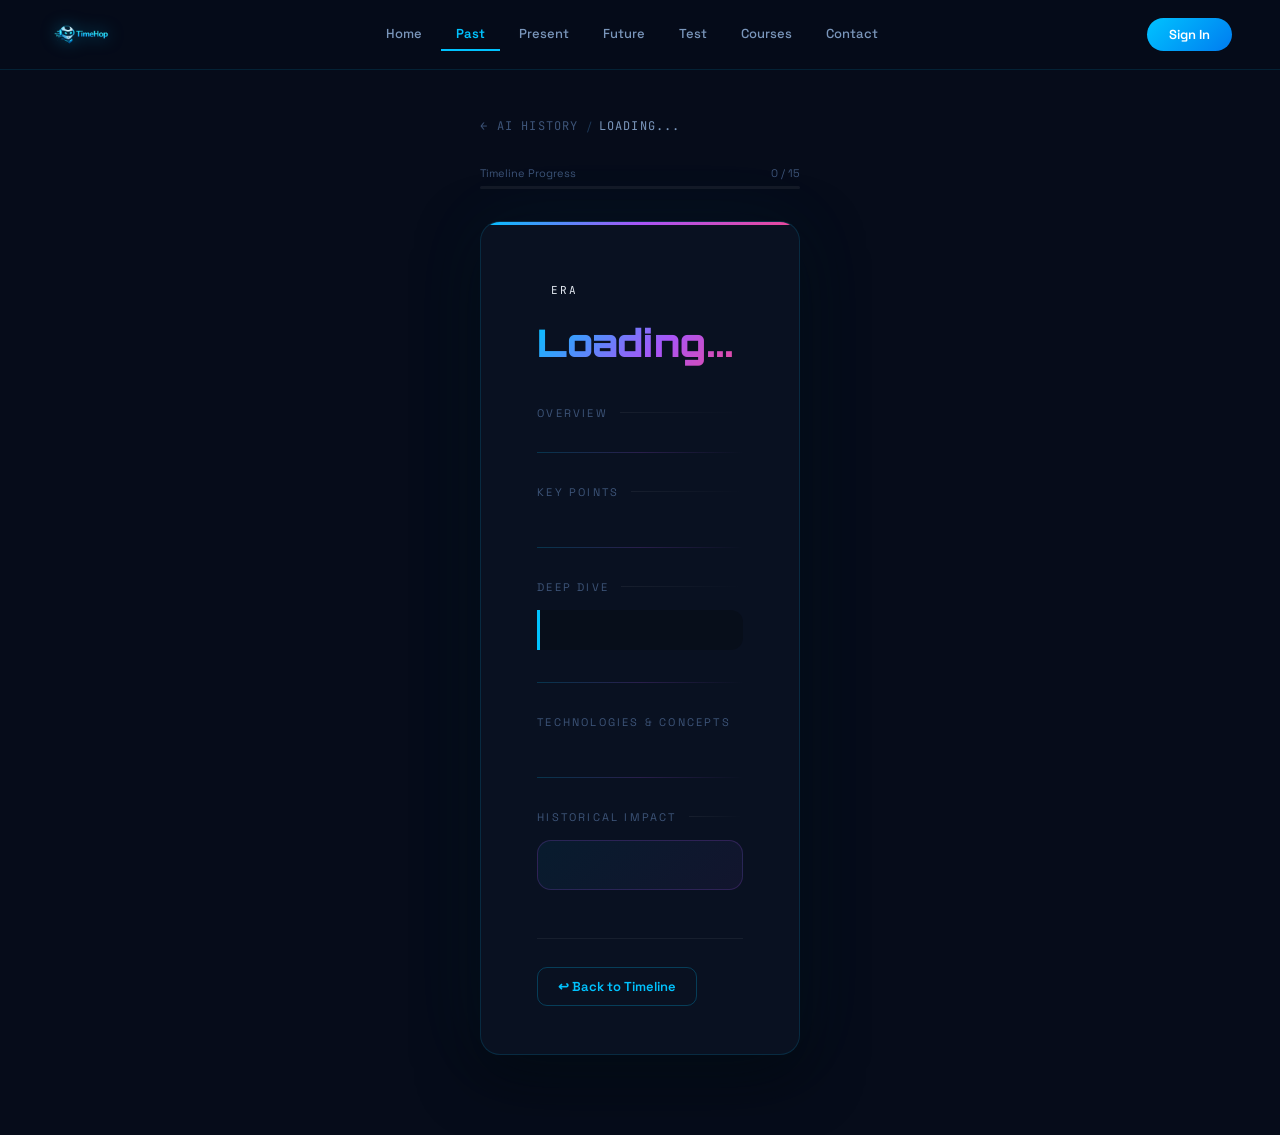
==== detail.html @ bc3e0a11 "first commit" ====
<!DOCTYPE html>
<html lang="en">
<head>
<meta charset="UTF-8">
<meta name="viewport" content="width=device-width, initial-scale=1.0">
<title>AI Detail - TimeHop</title>
<link rel="stylesheet" href="style.css">
<link href="https://fonts.googleapis.com/css2?family=Orbitron:wght@400;500;700;900&family=Space+Grotesk:wght@300;400;500;600;700&family=JetBrains+Mono:wght@400;600&display=swap" rel="stylesheet">
<style>
  body.detail-page {
    background: #060c1a !important;
    min-height: 100vh;
    padding-top: 70px !important;
  }
  body.detail-page::before {
    content: '';
    position: fixed; inset: 0; z-index: -1;
    background:
      radial-gradient(ellipse 70% 50% at 20% 20%, rgba(0,195,255,0.08), transparent),
      radial-gradient(ellipse 60% 60% at 80% 80%, rgba(168,85,247,0.10), transparent),
      radial-gradient(ellipse 40% 40% at 50% 50%, rgba(0,100,200,0.06), transparent);
    animation: bgPulse 12s ease-in-out infinite alternate;
    pointer-events: none;
  }
  @keyframes bgPulse {
    0%   { opacity: 0.6; }
    100% { opacity: 1; }
  }
  nav {
    position: fixed !important; top: 0 !important; left: 0 !important; right: 0 !important;
    height: 70px !important; z-index: 1000 !important;
    display: flex !important; align-items: center !important;
    padding: 0 48px !important;
    background: rgba(6,12,26,0.93) !important;
    backdrop-filter: blur(20px) !important;
    border-bottom: 1px solid rgba(0,195,255,0.12) !important;
    transition: top 0.4s ease !important;
  }
  .logo { display: flex !important; align-items: center !important; gap: 10px !important; text-decoration: none !important; flex-shrink: 0 !important; }
  .logo img { height: 46px !important; width: auto !important; filter: drop-shadow(0 0 8px rgba(0,195,255,0.55)) !important; }
  .nav-links { list-style: none !important; display: flex !important; gap: 4px !important; margin: 0 auto !important; }
  .nav-links a { display: block !important; padding: 7px 15px !important; font-family: 'Space Grotesk', sans-serif !important; font-size: 13px !important; font-weight: 500 !important; color: #7a96bb !important; text-decoration: none !important; border-radius: 6px !important; transition: 0.2s !important; }
  .nav-links a:hover { color: #e2e8f0 !important; background: rgba(255,255,255,0.06) !important; }
  .nav-links a.active { color: #00c3ff !important; border-bottom: 2px solid #00c3ff !important; border-radius: 0 !important; }
  .auth-area { display: flex !important; align-items: center !important; gap: 10px !important; }
  .signin-btn { padding: 8px 22px !important; border-radius: 20px !important; background: linear-gradient(135deg, #00c3ff, #007cf0) !important; color: white !important; border: none !important; font-family: 'Space Grotesk', sans-serif !important; font-size: 13px !important; font-weight: 600 !important; cursor: pointer !important; }
  .avatar { width: 38px !important; height: 38px !important; border-radius: 50% !important; background: linear-gradient(135deg, #00c3ff, #007cf0) !important; display: flex !important; align-items: center !important; justify-content: center !important; font-weight: 700 !important; font-size: 15px !important; color: white !important; cursor: pointer !important; }
  .hidden { display: none !important; }
  .profile { cursor: pointer; }

  .detail-wrapper { max-width: 860px; margin: 0 auto; padding: 48px 24px 80px; }

  .breadcrumb { display: flex; align-items: center; gap: 8px; margin-bottom: 32px; }
  .breadcrumb a { font-family: 'JetBrains Mono', monospace; font-size: 12px; letter-spacing: 0.1em; color: #3d5478; text-decoration: none; text-transform: uppercase; transition: color 0.2s; }
  .breadcrumb a:hover { color: #00c3ff; }
  .breadcrumb span { color: #1e3a5a; font-size: 12px; }

  .progress-bar-wrap { margin-bottom: 32px; }
  .progress-label { display: flex; justify-content: space-between; font-family: 'JetBrains Mono', monospace; font-size: 11px; color: #3d5478; margin-bottom: 6px; }
  .progress-bar { height: 3px; background: rgba(255,255,255,0.06); border-radius: 2px; overflow: hidden; }
  .progress-fill { height: 100%; background: linear-gradient(to right, #00c3ff, #a855f7); border-radius: 2px; transition: width 0.6s ease; }

  .detail-card {
    background: rgba(10,18,35,0.9);
    border: 1px solid rgba(0,195,255,0.14);
    border-radius: 20px;
    padding: 56px 56px 48px;
    box-shadow: 0 0 80px rgba(0,195,255,0.05), 0 20px 60px rgba(0,0,0,0.5);
    position: relative; overflow: hidden;
  }
  .detail-card::before {
    content: '';
    position: absolute; top: 0; left: 0; right: 0; height: 3px;
    background: linear-gradient(to right, #00c3ff, #a855f7, #ec4899);
  }

  .topic-header { margin-bottom: 40px; }
  .topic-era-badge {
    display: inline-flex; align-items: center; gap: 6px;
    font-family: 'JetBrains Mono', monospace;
    font-size: 11px; letter-spacing: 0.18em; text-transform: uppercase;
    padding: 5px 14px; border-radius: 20px; margin-bottom: 18px;
  }
  .topic-era-badge.foundations { background: rgba(0,229,160,0.10); color: #00e5a0; border: 1px solid rgba(0,229,160,0.25); }
  .topic-era-badge.early { background: rgba(0,195,255,0.10); color: #00c3ff; border: 1px solid rgba(0,195,255,0.25); }
  .topic-era-badge.breakthroughs { background: rgba(168,85,247,0.10); color: #a855f7; border: 1px solid rgba(168,85,247,0.25); }
  .topic-era-badge.modern { background: rgba(245,166,35,0.10); color: #f5a623; border: 1px solid rgba(245,166,35,0.25); }
  .topic-era-badge.future { background: rgba(236,72,153,0.10); color: #ec4899; border: 1px solid rgba(236,72,153,0.25); }

  .detail-title {
    font-family: 'Orbitron', sans-serif !important;
    font-size: clamp(22px, 4vw, 38px) !important;
    font-weight: 900 !important;
    background: linear-gradient(135deg, #00c3ff 0%, #a855f7 60%, #ec4899 100%) !important;
    -webkit-background-clip: text !important;
    -webkit-text-fill-color: transparent !important;
    background-clip: text !important;
    line-height: 1.2 !important;
    margin-bottom: 10px !important;
    display: block;
  }
  .detail-year { font-family: 'JetBrains Mono', monospace; font-size: 13px; color: #3d5478; margin-top: 4px; }

  .section-divider { height: 1px; background: linear-gradient(to right, rgba(0,195,255,0.2), rgba(168,85,247,0.2), transparent); margin: 32px 0; }

  .section-label { display: flex; align-items: center; gap: 12px; margin-bottom: 16px; }
  .section-label-text { font-family: 'JetBrains Mono', monospace; font-size: 11px; letter-spacing: 0.2em; text-transform: uppercase; color: #3d5478; white-space: nowrap; }
  .section-label-line { flex: 1; height: 1px; background: linear-gradient(to right, rgba(255,255,255,0.06), transparent); }

  .detail-body { font-family: 'Space Grotesk', sans-serif; font-size: 16px; color: #b0c4d8; line-height: 1.85; }
  .detail-body strong { color: #e2e8f0; font-weight: 600; }
  .detail-body em { color: #00c3ff; font-style: normal; font-weight: 500; }

  .keypoints-grid { display: grid; grid-template-columns: 1fr 1fr; gap: 12px; margin-top: 4px; }
  @media (max-width: 600px) { .keypoints-grid { grid-template-columns: 1fr; } }
  .keypoint-item { display: flex; align-items: flex-start; gap: 12px; background: rgba(0,195,255,0.04); border: 1px solid rgba(0,195,255,0.10); border-radius: 10px; padding: 14px 16px; }
  .keypoint-icon { width: 26px; height: 26px; border-radius: 6px; flex-shrink: 0; background: rgba(0,195,255,0.12); border: 1px solid rgba(0,195,255,0.22); display: flex; align-items: center; justify-content: center; font-size: 11px; margin-top: 1px; color: #00c3ff; }
  .keypoint-text { font-family: 'Space Grotesk', sans-serif; font-size: 14px; color: #b0c4d8; line-height: 1.6; }

  .impact-block { background: linear-gradient(135deg, rgba(0,195,255,0.06), rgba(168,85,247,0.06)); border: 1px solid rgba(168,85,247,0.2); border-radius: 14px; padding: 24px 28px; margin-top: 4px; }
  .impact-block p { font-family: 'Space Grotesk', sans-serif; font-size: 15.5px; color: #c4b5fd; line-height: 1.8; }
  .impact-block strong { color: #e2e8f0; }

  .deepdive-block { background: rgba(0,0,0,0.2); border-left: 3px solid #00c3ff; border-radius: 0 12px 12px 0; padding: 20px 24px; margin-top: 4px; }
  .deepdive-block p { font-family: 'Space Grotesk', sans-serif; font-size: 15px; color: #7a96bb; line-height: 1.85; }
  .deepdive-block strong { color: #e2e8f0; }
  .deepdive-block em { color: #a855f7; font-style: normal; }

  .tech-chips { display: flex; flex-wrap: wrap; gap: 8px; margin-top: 4px; }
  .tech-chip { font-family: 'JetBrains Mono', monospace; font-size: 12px; padding: 5px 12px; background: rgba(168,85,247,0.08); border: 1px solid rgba(168,85,247,0.22); border-radius: 20px; color: #a855f7; }

  .page-controls { display: flex; justify-content: space-between; align-items: center; margin-top: 48px; padding-top: 28px; border-top: 1px solid rgba(255,255,255,0.06); }
  .nav-arrow { display: inline-flex; align-items: center; gap: 8px; padding: 10px 20px; border-radius: 10px; background: rgba(255,255,255,0.03); border: 1px solid rgba(255,255,255,0.10); color: #7a96bb; font-family: 'Space Grotesk', sans-serif; font-size: 13px; font-weight: 600; cursor: pointer; transition: 0.2s; }
  .nav-arrow:hover { background: rgba(0,195,255,0.10); border-color: rgba(0,195,255,0.4); color: #00c3ff; }
  .nav-arrow.hidden { visibility: hidden; }
  .back-btn { display: inline-flex; align-items: center; gap: 6px; padding: 10px 20px; border-radius: 10px; background: transparent; border: 1px solid rgba(0,195,255,0.25); color: #00c3ff; font-family: 'Space Grotesk', sans-serif; font-size: 13px; font-weight: 600; cursor: pointer; text-decoration: none; transition: 0.2s; }
  .back-btn:hover { background: rgba(0,195,255,0.08); }

  .login-modal { position: fixed !important; inset: 0 !important; z-index: 9000 !important; background: rgba(6,12,26,0.94) !important; backdrop-filter: blur(14px) !important; display: flex !important; align-items: center !important; justify-content: center !important; }
  .login-modal.hidden { display: none !important; }
  .login-box { width: 420px !important; background: #0f1a38 !important; border: 1px solid rgba(0,195,255,0.18) !important; border-radius: 16px !important; padding: 44px 36px !important; display: flex !important; flex-direction: column !important; gap: 13px !important; }
  .login-box input, .login-box select, .login-box textarea { width: 100% !important; padding: 12px 16px !important; background: rgba(255,255,255,0.04) !important; border: 1px solid rgba(255,255,255,0.10) !important; border-radius: 8px !important; color: #e2e8f0 !important; font-family: 'Space Grotesk', sans-serif !important; font-size: 14px !important; outline: none !important; }
  .login-box textarea { min-height: 80px !important; resize: none !important; }
</style>
</head>
<body class="detail-page">

<nav>
  <a href="index.html" class="logo"><img src="nav.png" alt="TimeHop Logo"></a>
  <ul class="nav-links">
    <li><a href="index.html">Home</a></li>
    <li><a href="past.html" class="active">Past</a></li>
    <li><a href="present.html">Present</a></li>
    <li><a href="future.html">Future</a></li>
    <li><a href="test.html">Test</a></li>
    <li><a href="courses.html">Courses</a></li>
    <li><a href="contact.html">Contact</a></li>
  </ul>
  <div class="auth-area">
    <button id="signinBtn" class="signin-btn">Sign In</button>
    <div class="profile hidden" id="profileBox">
      <div class="avatar" id="avatarLetter"></div>
    </div>
  </div>
</nav>

<div class="detail-wrapper">
  <div class="breadcrumb">
    <a href="past.html">← AI History</a>
    <span>/</span>
    <a href="#" id="breadcrumbTopic" style="color:#7a96bb;">Loading...</a>
  </div>

  <div class="progress-bar-wrap">
    <div class="progress-label">
      <span>Timeline Progress</span>
      <span id="progressText">0 / 15</span>
    </div>
    <div class="progress-bar">
      <div class="progress-fill" id="progressFill" style="width:0%"></div>
    </div>
  </div>

  <div class="detail-card">
    <div class="topic-header">
      <div class="topic-era-badge" id="eraBadge">Era</div>
      <span class="detail-title" id="detailTitle">Loading...</span>
      <div class="detail-year" id="detailYear"></div>
    </div>

    <div class="section-label"><span class="section-label-text">Overview</span><div class="section-label-line"></div></div>
    <p class="detail-body" id="detailContent"></p>

    <div class="section-divider"></div>

    <div class="section-label"><span class="section-label-text">Key Points</span><div class="section-label-line"></div></div>
    <div class="keypoints-grid" id="detailPoints"></div>

    <div class="section-divider"></div>

    <div class="section-label"><span class="section-label-text">Deep Dive</span><div class="section-label-line"></div></div>
    <div class="deepdive-block"><p id="detailDeep"></p></div>

    <div class="section-divider"></div>

    <div class="section-label"><span class="section-label-text">Technologies & Concepts</span><div class="section-label-line"></div></div>
    <div class="tech-chips" id="detailTech"></div>

    <div class="section-divider"></div>

    <div class="section-label"><span class="section-label-text">Historical Impact</span><div class="section-label-line"></div></div>
    <div class="impact-block"><p id="detailImpact"></p></div>

    <div class="page-controls">
      <button id="prevBtn" class="nav-arrow hidden">&#9664; Previous</button>
      <a href="past.html" class="back-btn" id="backBtn">&#x21A9; Back to Timeline</a>
      <button id="nextBtn" class="nav-arrow hidden">Next &#9654;</button>
    </div>
  </div>
</div>

<div id="loginModal" class="login-modal hidden">
  <div class="login-box">
    <input id="loginName" placeholder="Name">
    <input id="loginEmail" placeholder="Email">
    <select id="loginGender"><option value="">Gender</option><option>Male</option><option>Female</option></select>
    <textarea id="loginBio" placeholder="Bio (optional)"></textarea>
    <button id="createAccount" class="btn" style="background:linear-gradient(135deg,#00c3ff,#007cf0);color:white;border:none;padding:12px;border-radius:8px;font-weight:600;cursor:pointer;">Create Account</button>
  </div>
</div>

<script src="script.js"></script>
<script>
const data = {
  neuron: {
    era:"foundations",year:"1943",eraLabel:"Foundations",
    title:"The Artificial Neuron (1943)",
    content:`In 1943, <strong>Warren McCulloch</strong>, an established neurophysiologist, and <strong>Walter Pitts</strong>, an 18-year-old self-taught mathematical prodigy whom McCulloch had taken into his Chicago home, published <em>"A Logical Calculus of the Ideas Immanent in Nervous Activity."</em> Their mission: prove that biological events in the nervous system could be mapped using strict mathematical logic — essentially demonstrating the brain as a biological computing machine. Working with nothing but mathematics and propositional logic (computers did not yet exist), they designed a model where an artificial neuron used a <strong>threshold function</strong>: it summed binary inputs and "fired" only when a specific numerical threshold was crossed. This was the first mathematical proof that a network of simple logical units could compute anything a Turing machine could compute.`,
    points:["First mathematical model of a neuron using propositional logic and Boolean algebra","Used a binary threshold function — sum inputs, fire only if threshold is crossed","Proved artificial networks can theoretically compute any logical function","Fixed connection weights — the model could NOT learn or adapt to new information","Oversimplified the brain: real neurons use continuous chemical signals, not binary 0s and 1s","McCulloch's mentorship of the homeless 18-year-old Pitts was the only reason this collaboration happened"],
    deep:`The critical flaw in the McCulloch-Pitts model was its <strong>inability to learn</strong>. Connection weights — the numerical strengths of signals between neurons — were fixed by the researcher. There was no mechanism to adjust these weights based on experience, meaning every behavior had to be manually programmed. This limitation defined the next 43 years of AI research, until backpropagation finally solved it in 1986. Additionally, their binary "all-or-nothing" firing model drastically simplified reality: real neurons communicate through complex chemical neurotransmitters at varying signal strengths, not simple 0s and 1s. Despite these flaws, the paper stands as the single most cited theoretical foundation in computational neuroscience — the paper that first said: <em>a thinking machine is not science fiction, it is mathematics.</em>`,
    tech:["Propositional Logic","Threshold Functions","Binary Neurons","Boolean Algebra","Neurophysiology","Mathematical Logic"],
    impact:`This paper <strong>bridged neuroscience and mathematics</strong> for the first time. It provided the foundational proof that artificial networks could theoretically compute logical operations — the bedrock concept that ultimately led to <em>modern deep learning architectures</em>. Without McCulloch and Pitts, there would be no Perceptron, no backpropagation, no transformer architecture, and no ChatGPT.`
  },
  turing: {
    era:"foundations",year:"1950",eraLabel:"Foundations",
    title:"The Turing Test (1950)",
    content:`British mathematician <strong>Alan Turing</strong> published <em>"Computing Machinery and Intelligence"</em> in 1950, proposing a radical idea: instead of asking the vague philosophical question "Can a machine think?", he proposed a <strong>practical, observable test</strong> — the "Imitation Game." A human judge conducts text-based conversations with both a human and a machine, without being told which is which. If the judge cannot reliably identify the machine after 5 minutes of questioning, the machine passes the test. Turing predicted that by the year 2000, machines with approximately <em>100 megabytes of storage</em> would fool 30% of judges — a remarkably accurate prediction. The paper also anticipated and refuted 9 major philosophical objections to machine intelligence, including the theological objection, Gödel's incompleteness argument, and the consciousness objection.`,
    points:["Bypassed the philosophical debate of consciousness with a practical behavioral text test","Relied entirely on natural language processing via text-only teletype — no physical cues","Introduced 'child machines' — AIs that could be educated rather than hard-programmed","Predicted a machine would fool 30% of judges by 2000 using just 100MB of storage","Turing faced criminal prosecution for his sexuality in 1952; he died in 1954 aged 41","The test measures human gullibility as much as machine intelligence — a known fundamental flaw"],
    deep:`Turing's paper was decades ahead of its time. His concept of <strong>"child machines"</strong> that could be educated rather than programmed directly foreshadows modern machine learning — he even described a reinforcement-learning-like reward system for teaching the machine. In 2014, a chatbot called <em>Eugene Goostman</em> claimed to pass the test by fooling 33% of judges, though most researchers consider this a trick of social engineering rather than genuine intelligence. The deep criticism of the Turing Test is that it tests <strong>performance of intelligence</strong>, not possession of it — a machine that behaves intelligently in text may have zero understanding of what it is saying. This distinction — between behavioral mimicry and genuine comprehension — remains the most debated question in AI philosophy today.`,
    tech:["Natural Language Processing","Imitation Game","Behavioral Testing","Text Interface","Reinforcement Learning Concepts","Philosophy of Mind"],
    impact:`The Turing Test established the <strong>ultimate philosophical benchmark</strong> for natural language AI. It directly motivated the creation of ELIZA (1966), IBM Watson (2011), and every large language model that followed. Turing's concept of education-based machine learning is the conceptual ancestor of the training pipelines used in every modern AI system including ChatGPT and Claude.`
  },
  dartmouth: {
    era:"foundations",year:"1956",eraLabel:"Foundations",
    title:"The Dartmouth Conference (1956)",
    content:`In the summer of 1956, <strong>John McCarthy</strong>, <strong>Marvin Minsky</strong>, <strong>Nathaniel Rochester</strong>, and <strong>Claude Shannon</strong> organized a two-month workshop at Dartmouth College. Their proposal stated: <em>"Every aspect of learning or any other feature of intelligence can in principle be so precisely described that a machine can be made to simulate it."</em> This was the founding declaration of AI as an independent scientific discipline, deliberately separated from mathematics, cybernetics, and information theory. McCarthy coined the term <strong>"Artificial Intelligence"</strong> here — choosing it strategically over "automata studies" or "complex information processing" to give the field an ambitious, unified identity. The conference gathered the greatest mathematical minds of the era — Shannon, Minsky, Simon, Newell — to collectively attack the problem of intelligence.`,
    points:["John McCarthy officially coined the term 'Artificial Intelligence' at this conference","Formally separated AI from cybernetics, information theory, and general computer science","Brought together Shannon, Minsky, McCarthy, Rochester, Simon, and Newell in one room","Established the core thesis: all aspects of intelligence can be precisely described and simulated","Secured the first dedicated DARPA funding for AI research programs in the US","Set the research agenda that dominated AI for the following two decades"],
    deep:`The Dartmouth proposal was signed by 10 researchers, but only about 6 attended consistently. Despite modest attendance, <strong>the intellectual DNA it established shaped 70 years of research</strong>. The conference also planted the seeds of a 30-year philosophical war: Minsky became the dominant voice for <em>symbolic AI</em> — representing intelligence as logical rules and symbols — while the neural network researchers (connectionists) argued intelligence should emerge from learning. This war was only conclusively settled when deep learning proved neural networks could outperform symbolic systems on almost every task. McCarthy's choice of the word "artificial" was also prescient — it set up the key distinction between AI and human intelligence that philosophers still debate today.`,
    tech:["Symbolic AI","Heuristic Search","Logic Programming","Cognitive Simulation","Information Theory","Problem Solving"],
    impact:`Dartmouth created the <strong>institutional identity of AI</strong> as a distinct scientific field. It generated the first research funding, established the key figures who would dominate the next 30 years, and created the shared vocabulary — "artificial intelligence," "machine learning," "neural networks" — that the entire world uses today. Every university AI department on earth traces its lineage to this two-month summer workshop.`
  },
  eliza: {
    era:"early",year:"1966",eraLabel:"Early AI",
    title:"ELIZA — The First Chatbot (1966)",
    content:`Created by <strong>Joseph Weizenbaum</strong> at MIT, ELIZA simulated conversation using a brilliantly simple mechanism: <strong>pattern matching and string substitution</strong>. Its most famous script, <em>DOCTOR</em>, mimicked a Rogerian psychotherapist. ELIZA scanned input for keywords — "mother," "dream," "feel" — applied transformation rules, and reflected words back as open-ended questions. When you typed <em>"My mother is angry at me,"</em> ELIZA responded <em>"Tell me more about your family."</em> It had zero understanding of language — it was a sophisticated find-and-replace script running on a 1960s IBM mainframe. Yet people formed deep emotional bonds with it.`,
    points:["Operated entirely on keyword pattern matching — no understanding whatsoever","Ran on minimal computational power on an IBM 7094 mainframe","Discovered the 'ELIZA effect': humans deeply anthropomorphize even trivially simple software","Weizenbaum was disturbed to find his own secretary asking for privacy to 'talk' to ELIZA","Written in the SLIP programming language — specifically designed for list processing","The DOCTOR script convincingly simulated a therapy session for several exchanges"],
    deep:`Weizenbaum himself was <strong>profoundly disturbed</strong> by ELIZA's reception. He watched his secretary and colleagues form emotional attachments to a program he knew was nothing more than pattern substitution. He wrote <em>Computer Power and Human Reason</em> (1976) as a direct response, arguing there are limits to what should be automated — specifically human connection and understanding. The <em>"ELIZA effect"</em> he discovered — humans attributing emotions and intelligence to software — is now one of the most important discoveries in human-computer interaction. It directly predicts and explains why millions of people today form emotional bonds with modern chatbots like Claude, ChatGPT, and Replika, despite knowing intellectually they are not sentient.`,
    tech:["Pattern Matching","String Substitution","SLIP Language","IBM 7094","Keyword Detection","Script-Based Dialogue"],
    impact:`ELIZA proved that the bar for humans to perceive a machine as intelligent is extremely low — often just the <em>appearance</em> of listening. This insight directly shaped how all chatbots, customer service AIs, and voice assistants are designed today: optimized for the <strong>perception of understanding</strong>, not necessarily understanding itself. Weizenbaum's philosophical response became the intellectual foundation for modern AI ethics debates.`
  },
  aiwinter: {
    era:"early",year:"1974",eraLabel:"Early AI",
    title:"The First AI Winter (1974–1980)",
    content:`After years of unfulfilled promises — machines playing chess at grandmaster level within 10 years, translating Russian within 5 — government patience ran out. The UK commissioned the <strong>Lighthill Report</strong> (1973) by mathematician Sir James Lighthill. It was devastating: AI programs worked on "toy problems" in controlled labs but experienced <em>"combinatorial explosion"</em> when encountering real-world complexity. Algorithms that worked for 5-move chess sequences needed exponentially more power for 10-move sequences — and real-world problems had infinitely more complexity than chess. DARPA simultaneously cut AI funding after machine translation programs failed catastrophically. The field entered a deep freeze. The term "AI" became toxic in academia — researchers rebranded as "applied mathematics" or "cognitive science" to secure grants.`,
    points:["Triggered by the Lighthill Report (1973) — a devastating UK government critique","Combinatorial explosion: algorithms that worked on small lab problems collapsed at real-world scale","DARPA cut funding after machine translation failed — Cold War intelligence use case collapsed","UK government cancelled almost all AI funding; Japanese researchers continued quietly","'AI' became toxic in academia — researchers hid behind terms like 'applied mathematics'","Lasted roughly 1974–1980, causing a generation of talented researchers to abandon the field"],
    deep:`The deep lesson of the First AI Winter was that <strong>compute and data requirements scale non-linearly</strong>. A chess program that works 5 moves ahead needs exponentially more power for 10 moves ahead. Early researchers fundamentally underestimated this. The Lighthill Report criticized three specific areas: robots that could only manipulate blocks in labs, game-playing programs that didn't generalize to other games, and language programs that worked only with narrow vocabularies. The same pattern — overpromising, underdelivering, public backlash, funding collapse — would repeat in the late 1980s and has nearly repeated again with various AI hype cycles. Understanding AI winters is essential for evaluating current AI claims: the question is never "can this work?" but "can this scale to the real world at acceptable cost?"`,
    tech:["Combinatorial Explosion","Lighthill Report","Heuristic Algorithms","Machine Translation Failure","Decision Trees","NLP Limitations"],
    impact:`The First AI Winter <strong>forced a complete philosophical reset</strong>. Researchers abandoned vague goals of "general intelligence" and began focusing on narrow, mathematically rigorous problems. This intellectual discipline directly produced the next wave: Expert Systems, decision trees, probabilistic methods, and eventually neural networks — approaches far more honest about what they could and couldn't do. The winter also served as a permanent warning against AI hype that the field has never fully learned.`
  },
  expert: {
    era:"early",year:"1980",eraLabel:"Early AI",
    title:"Expert Systems (1980s)",
    content:`Burned by the AI Winter, the field pivoted to <strong>Expert Systems</strong> — AI programs encoding human expertise from narrow domains into explicit if-then logical rules. Rather than simulating general intelligence, these systems captured the knowledge of world-class specialists. <em>MYCIN</em> (1974, Stanford) diagnosed bacterial blood infections with accuracy matching senior physicians. <em>XCON</em> (1980, DEC) configured computer orders for Digital Equipment Corporation, saving an estimated <strong>$40 million per year</strong>. The British government invested £350 million in AI expert systems under the Alvey Programme. For the first time, AI generated real commercial value. The field had found its first sustainable business model.`,
    points:["Consisted of a knowledge base (expert rules) + inference engine (logic system)","MYCIN: diagnosed blood infections with accuracy equal to specialist physicians","XCON processed 80,000 computer orders per year, saving DEC $40M annually","British Alvey Programme invested £350M; Japanese Fifth Generation Computer Project launched","Collapsed when updating rules manually became more expensive than the savings generated","The Second AI Winter (1987–93) followed when businesses realized expert systems couldn't scale"],
    deep:`Expert systems worked via two modules: the <strong>knowledge base</strong> (thousands of hand-crafted if-then rules extracted from specialists over months of interviews) and the <strong>inference engine</strong> (the logic system applying those rules to new situations). The fatal flaw emerged at scale: adding a new domain required interviewing more experts, adding more rules, and testing interactions between all existing rules — quadratically expensive. <em>MYCIN's</em> 600 rules took years of expert interviews to build. By the late 1980s, maintaining large rule bases cost more than the savings generated. The Second AI Winter (1987–1993) arrived when businesses realized expert systems couldn't scale. This period also saw the collapse of the "Lisp Machine" hardware market — specialized computers for expert systems made obsolete overnight by faster general-purpose PCs.`,
    tech:["If-Then Rules","Inference Engines","Knowledge Bases","LISP","Prolog","Forward Chaining","Backward Chaining","MYCIN"],
    impact:`Expert systems <strong>proved AI could generate real commercial value</strong> — the first time in the field's history. They established the critical concept of <em>domain-specific AI</em> versus general intelligence, a philosophy dominating practical AI deployment today. Their failure to scale is also what convinced the field to return to neural networks — approaches that learn rules automatically from data rather than requiring humans to write them manually.`
  },
  backprop: {
    era:"early",year:"1986",eraLabel:"Early AI",
    title:"Backpropagation (1986)",
    content:`In 1969, Minsky and Papert's book <em>Perceptrons</em> mathematically proved single-layer neural networks couldn't solve non-linear problems — they couldn't even compute the XOR function. This nearly killed neural network research for 15 years. The resurrection came in 1986 when <strong>David Rumelhart, Geoffrey Hinton, and Ronald Williams</strong> published a paper popularizing the <em>backpropagation algorithm</em> for multi-layer networks. Using the <strong>chain rule of calculus</strong>, backpropagation computed how much each weight in the network contributed to the total error, then adjusted every weight simultaneously to reduce that error. Multi-layer networks — <em>deep</em> networks — were suddenly trainable.`,
    points:["Solved the XOR problem that Minsky-Papert claimed made neural networks impossible","Applies the chain rule of calculus to efficiently compute gradients across all network layers","Uses gradient descent to iteratively minimize the network's prediction error","Enabled multi-layer ('deep') networks — solving problems no single layer could handle","Required far more compute than 1986 hardware could efficiently provide in practice","Geoffrey Hinton spent 40 years advocating this approach; he received the Nobel Prize in 2024"],
    deep:`Backpropagation works in two phases. The <strong>forward pass</strong>: data flows through the network layer by layer, producing a prediction. The <strong>backward pass</strong>: the error between prediction and truth is computed, then propagated backward through every layer using the chain rule, calculating a <em>gradient</em> — a number indicating exactly how much each weight contributed to the error and in which direction to adjust it. All weights update simultaneously using <em>gradient descent</em>. The algorithm had been discovered independently multiple times — by Linnainmaa (1970), Werbos (1974), and Parker (1985) — but Rumelhart and Hinton's 1986 paper in <em>Nature</em> popularized it for the AI community. <strong>Geoffrey Hinton</strong> spent 40 years believing this approach would eventually work at massive scale. He was vindicated in 2012. In 2024, he received the Nobel Prize in Physics.`,
    tech:["Gradient Descent","Chain Rule of Calculus","Multi-Layer Perceptrons","Loss Functions","Weight Updates","Forward/Backward Pass","ReLU Activation"],
    impact:`Backpropagation is <strong>the foundational mathematical engine of all modern deep learning</strong>. Every neural network trained today — GPT-4, Gemini, Claude, Stable Diffusion, AlphaFold — uses backpropagation or a direct mathematical descendant of it. Without this algorithm, none of the AI revolution of the 2010s and 2020s would have been possible. It is arguably the most important algorithm in the history of computer science.`
  },
  deepblue: {
    era:"breakthroughs",year:"1997",eraLabel:"Breakthroughs",
    title:"Deep Blue Defeats Kasparov (1997)",
    content:`<strong>IBM's Deep Blue</strong> was a purpose-built supercomputer for chess. In May 1997, in a globally televised match, it defeated <strong>Garry Kasparov</strong> — the reigning world champion widely considered the greatest player in history — 3.5 to 2.5. Critically, Deep Blue did <em>not</em> use modern machine learning. It operated through sheer brute-force computation: specialized VLSI chess chips evaluating <strong>200 million positions per second</strong>, an optimized <em>alpha-beta search algorithm</em> that pruned bad move branches early, and a hand-crafted evaluation function written by chess grandmasters. It was a triumph of specialized hardware and domain expertise — not learning.`,
    points:["Evaluated 200 million chess positions per second using custom VLSI hardware chips","Used alpha-beta pruning — eliminates provably bad move branches to focus compute on promising ones","The evaluation function was hand-tuned by grandmasters, NOT learned from data","Kasparov accused IBM of cheating; IBM refused a rematch and retired the machine immediately","Used no machine learning — a fundamentally different approach from all modern AI","IBM's stock rose 15% the day after the victory — the biggest single-day gain in 2 years"],
    deep:`The match was deeply controversial. After losing Game 2, Kasparov claimed a move Deep Blue made was so creative it must have involved human intervention. IBM denied this. The move is now believed to have been the result of a <strong>bug in Deep Blue's evaluation function</strong> — it made a random move when it couldn't determine the best option, which Kasparov misinterpreted as profound strategic depth. He was so psychologically shaken that he played worse in subsequent games. After winning, <strong>IBM immediately retired Deep Blue</strong> rather than granting a rematch — a decision that permanently tarnished the victory in the chess community. Deep Blue's deeper lesson: it demonstrated that narrow task performance could exceed human capability even without learning — but it was entirely useless for any other task. Ask it to play checkers and it would fail completely.`,
    tech:["Alpha-Beta Search","VLSI Chess Chips","Brute-Force Search","Evaluation Functions","Minimax Algorithm","Parallel Processing","Specialized Hardware"],
    impact:`Deep Blue was the first computer to defeat a reigning world champion in a major intellectual game — permanently changing public perception of what machines could do. It made AI front-page news globally and generated billions in new investment. More importantly, it proved that <strong>domain-specific hardware + intelligent search</strong> could outperform human experts — a template that Google, Apple, and every cloud AI company applied at massive scale in the 2010s.`
  },
  deeplearning: {
    era:"breakthroughs",year:"2006",eraLabel:"Breakthroughs",
    title:"The Deep Learning Revival (2006)",
    content:`Despite backpropagation's discovery in 1986, neural networks fell out of fashion through the 1990s — too slow to train, too sensitive to hyperparameters, couldn't match specialized algorithms on benchmarks. This changed in 2006 when <strong>Geoffrey Hinton</strong>'s team showed that <em>deep belief networks</em> could be efficiently pre-trained layer-by-layer using <strong>Restricted Boltzmann Machines (RBMs)</strong>, then fine-tuned with backpropagation. Suddenly, networks with many hidden layers — <em>deep</em> networks — were trainable without the vanishing gradient problem. Hinton deliberately renamed the field <strong>"Deep Learning"</strong> to distance it from the failed reputation of "neural networks" and attract a new generation of researchers.`,
    points:["Hinton showed deep networks could be pre-trained layer-by-layer using RBMs","Pre-training solved the 'vanishing gradient' problem that made deep training fail","The word 'deep' referred to having many hidden layers — a technical, not philosophical term","Renamed to 'deep learning' specifically to avoid the stigma of 'neural networks'","Yoshua Bengio and Yann LeCun published parallel confirming work the same year","The three became the 'Godfathers of AI' and shared the 2018 Turing Award"],
    deep:`The <strong>vanishing gradient problem</strong> had stymied deep networks for 20 years: as gradients flowed backward through many layers during backpropagation, they shrank exponentially — becoming so small in early layers that those weights barely updated, meaning early layers never learned useful features. Hinton's insight was to pre-train each layer independently using unsupervised learning (Restricted Boltzmann Machines), giving weights a good starting point before full backpropagation. Simultaneously, <em>Yann LeCun</em> at Bell Labs had since 1989 been demonstrating that <strong>Convolutional Neural Networks (CNNs)</strong> could read handwritten digits directly from pixels — deployed in ATMs nationwide to read checks. These two threads — deep unsupervised pre-training and convolutional architectures — would merge explosively in 2012 with AlexNet.`,
    tech:["Restricted Boltzmann Machines","Deep Belief Networks","Pre-Training","Convolutional Networks","Vanishing Gradient","Unsupervised Learning","Fine-Tuning"],
    impact:`The 2006 revival <strong>convinced the research community to reinvest in neural networks</strong> after 20 years of scepticism. It attracted a generation of new researchers and massive corporate interest from Google, Facebook, and Microsoft. Within 6 years (2012), deep learning had completely taken over computer vision. Within 10 years, it dominated speech recognition, translation, and game-playing. Within 16 years, it had transformed every industry on earth.`
  },
  watson: {
    era:"breakthroughs",year:"2011",eraLabel:"Breakthroughs",
    title:"IBM Watson Wins Jeopardy! (2011)",
    content:`In February 2011, <strong>IBM Watson</strong> competed on Jeopardy! against the two greatest human champions ever — <em>Ken Jennings</em> (74-game winning streak) and <em>Brad Rutter</em> (all-time highest earnings). Watson won decisively: $77,147 vs Jennings' $24,000 vs Rutter's $21,600. Watson was a cluster of <strong>90 IBM Power 750 servers</strong> with 15 terabytes of storage and 4 million documents, running <em>DeepQA</em> — an architecture that simultaneously ran hundreds of different AI algorithms (semantic analysis, keyword search, knowledge graphs, temporal reasoning), then used a machine learning layer to weight each algorithm's confidence score and select the most probable answer.`,
    points:["90 IBM Power 750 servers, 4 million documents, 15 terabytes of information","DeepQA ran hundreds of NLP algorithms simultaneously and merged their confidence scores","Could process and search the full text of Wikipedia in approximately 3 seconds","Handled Jeopardy's complex wordplay, puns, metaphors, and historical references","Beat the two greatest Jeopardy champions of all time by a massive financial margin","Failed dramatically on a Final Jeopardy airport question — revealing clear world-model gaps"],
    deep:`Watson's technical achievement was less about raw intelligence and more about <strong>ensemble methods and confidence calibration</strong>. The DeepQA architecture ran hundreds of specialized algorithms, then had a machine learning layer that had learned — from thousands of past Jeopardy examples — how to <em>weight</em> each algorithm's confidence score given the question type. It was an integration system rather than a single reasoning engine. The failure on the Final Jeopardy airport question ("Its largest airport is named for a WWII hero; its second largest, for a WWII battle" — answer: Chicago) revealed that Watson had no <strong>world model</strong>: it could retrieve facts but couldn't spatially reason about cities and airports. IBM subsequently overhyped Watson's medical potential, promising it would help cure cancer by 2030. It delivered almost none of these promises, becoming a cautionary tale about corporate AI hype that the industry continues to struggle with.`,
    tech:["DeepQA Architecture","Ensemble Methods","Natural Language Processing","Semantic Analysis","Confidence Calibration","Knowledge Graphs","Probabilistic Reasoning"],
    impact:`Watson demonstrated that <strong>AI could perform at superhuman levels on complex language tasks</strong> — years before large language models existed. It inspired the entire question-answering research community and convinced healthcare, finance, and legal industries to invest massively in AI systems. Watson's subsequent commercial failures also taught a crucial lesson: <em>performance on a benchmark is not the same as performance in the real world.</em>`
  },
  dlboom: {
    era:"breakthroughs",year:"2012",eraLabel:"Breakthroughs",
    title:"AlexNet & The Deep Learning Explosion (2012)",
    content:`The 2012 <strong>ImageNet Large Scale Visual Recognition Challenge</strong> was the Cambrian explosion of modern AI. A team led by <strong>Geoffrey Hinton</strong> with students <em>Alex Krizhevsky</em> and <em>Ilya Sutskever</em> entered <strong>AlexNet</strong> — a deep convolutional neural network trained on two NVIDIA GPUs. It achieved a top-5 error rate of <strong>15.3%</strong> vs the second-place team's 26.2% using traditional hand-crafted computer vision. The margin was so large it was initially assumed to be a measurement error. The secret: using gaming <strong>GPUs for training</strong> (a repurposing of graphics hardware designed for matrix multiplication), the <em>ReLU</em> activation function (which prevented vanishing gradients), and <em>Dropout</em> regularization to prevent overfitting.`,
    points:["AlexNet reduced image recognition error from 26.2% to 15.3% — a 40% improvement overnight","First large network to successfully use GPU (NVIDIA) training for deep learning at scale","Pioneered the ReLU (Rectified Linear Unit) activation function — still the most-used activation today","Dropout regularization: randomly disabling neurons during training to prevent memorization","Trained on ImageNet: 1.2 million images, 1,000 categories — the largest vision dataset at the time","Ilya Sutskever later co-founded OpenAI; this paper directly enabled ChatGPT"],
    deep:`The GPU insight was transformational. <strong>NVIDIA GPUs</strong> were designed for real-time 3D gaming — requiring billions of matrix multiplications per second for lighting and geometry. Neural network training requires exactly the same mathematical operation at massive scale. Alex Krizhevsky realized a single NVIDIA GTX 580 GPU could perform neural network training <strong>10–50 times faster</strong> than a CPU. Training AlexNet took 5–6 days on two GPUs — it would have taken months on CPUs. This insight triggered a gold rush: <em>NVIDIA stock was $12 in 2012 and reached $974 in 2024</em>, making it briefly the world's most valuable company. The deep learning stack used today — PyTorch, TensorFlow, CUDA, all cloud AI infrastructure — traces directly to the realization that gaming hardware could train neural networks. The paper has been cited over 100,000 times — the most influential paper in computer science this century.`,
    tech:["Convolutional Neural Networks","GPU Training","CUDA","ReLU Activation","Dropout Regularization","ImageNet Dataset","Batch Normalization","Pooling Layers"],
    impact:`AlexNet ended an era of hand-crafted computer vision and began the era of <strong>learned features</strong>. Within 2 years, deep learning took over every computer vision benchmark. Within 5 years, it dominated speech recognition, translation, and game-playing. It is the direct technical ancestor of every image-generating AI — Stable Diffusion, DALL-E, Midjourney — and every vision system in autonomous vehicles, medical imaging, and facial recognition used today.`
  },
  alphago: {
    era:"modern",year:"2016",eraLabel:"Modern AI",
    title:"AlphaGo Masters Go (2016)",
    content:`The ancient board game <strong>Go</strong> has approximately 10<sup>170</sup> possible positions — more than atoms in the observable universe — making Deep Blue's brute-force approach physically impossible. Experts consistently predicted a Go-playing program was 10–20 years away. <strong>Google DeepMind's AlphaGo</strong> arrived decades early. Using <em>Monte Carlo Tree Search</em> for intelligent game exploration, a <em>policy network</em> trained on 30 million moves from human professional games to choose promising moves, and a <em>value network</em> trained via self-play to evaluate board positions — it defeated 18-time world champion <strong>Lee Sedol</strong> 4–1 in March 2016, in front of 200 million global viewers.`,
    points:["Go has 10^170 possible positions — brute-force search is physically and computationally impossible","Combined deep reinforcement learning with Monte Carlo Tree Search (MCTS) for intelligent exploration","Policy network: trained on 30 million moves from professional human Go games","Value network: refined through millions of self-play games — AlphaGo playing itself","Move 37 in Game 2 was so unexpected that commentators initially assumed it was a mistake","AlphaGo Zero (2017) learned from zero human data — only the rules — and surpassed AlphaGo in 21 days"],
    deep:`<strong>Move 37</strong> in Game 2 is one of the most analyzed moments in AI history. AlphaGo placed a stone that Go professionals described as wrong — a position tradition considered weak. Over the following hour, it became clear the move was part of a long-range positional strategy that no human had ever conceived. Lee Sedol took an hour-long break, visibly shaken, later saying it was the moment he realized he was playing something fundamentally different from a human. In 2017, <strong>AlphaGo Zero</strong> improved on this by removing all human data — starting from nothing but the rules of Go, it reached superhuman performance in 3 days and surpassed AlphaGo in 21 days. It rediscovered and extended centuries of human Go theory in three weeks, and discovered moves that human tradition had considered inferior for hundreds of years. Professional players now study AlphaGo Zero's games to improve their own play.`,
    tech:["Monte Carlo Tree Search","Policy Networks","Value Networks","Deep Reinforcement Learning","Self-Play Training","Residual Networks","AlphaGo Zero"],
    impact:`AlphaGo shattered the belief that some intellectual domains required human intuition. It demonstrated that <strong>reinforcement learning + self-play</strong> could surpass human expertise in domains of near-infinite complexity — a principle since applied to protein folding (AlphaFold), chip design (AlphaChip), mathematics, and scientific reasoning. Lee Sedol retired from professional Go in 2019, saying he could no longer find meaning competing when an unbeatable entity exists.`
  },
  llm: {
    era:"modern",year:"2020",eraLabel:"Modern AI",
    title:"Large Language Models & Transformers (2017–2020)",
    content:`In June 2017, Google researchers published <em>"Attention Is All You Need"</em> — introducing the <strong>Transformer architecture</strong>. Instead of processing text sequentially word by word (like previous RNNs), Transformers used <strong>self-attention mechanisms</strong>: every word in a sequence directly "attends to" every other word simultaneously, enabling fully parallel processing at massive scale. This was revolutionary for training speed and capability. By 2020, OpenAI had scaled this to <strong>GPT-3</strong>: a Transformer with <em>175 billion parameters</em> trained on hundreds of billions of words from the internet. It could write essays, debug code, translate languages, and answer questions — all from a single model — with capabilities that appeared without explicit training.`,
    points:["The Transformer replaced sequential RNNs with parallel self-attention mechanisms — 10x faster training","Self-attention: every token directly attends to every other token — capturing long-range dependencies","GPT-3: 175 billion parameters — 100x larger than any previous language model","Trained on CommonCrawl, Wikipedia, books — hundreds of billions of tokens of diverse text","Emergent abilities appeared at scale: capabilities no one explicitly programmed or expected","Few-shot learning: the model learned new tasks from just 2–3 examples in the prompt itself"],
    deep:`The <strong>scaling hypothesis</strong> — more data + more parameters + more compute = qualitatively better AI — was not obvious in advance. GPT-3 demonstrated <em>emergent capabilities</em>: abilities that didn't exist at smaller scales and appeared suddenly as the model grew. GPT-3 could write functional Python code, compose legal contracts, summarize academic papers, and maintain consistent characters in fiction — none explicitly trained. This emergence fundamentally changed how researchers think about intelligence: it may not require programming each capability explicitly, only sufficient scale and data diversity. The "Attention Is All You Need" paper is now the most cited AI paper in history, and the Transformer architecture has replaced virtually all previous neural network designs across vision, language, audio, protein structure prediction, and more.`,
    tech:["Transformer Architecture","Self-Attention","Multi-Head Attention","Positional Encoding","Autoregressive Prediction","Few-Shot Learning","Scaling Laws","GPT Architecture"],
    impact:`Transformers and LLMs <strong>completely restructured the AI industry</strong>. Instead of training hundreds of specialized models, the field converged on a single paradigm: train one massive foundation model on diverse data, then adapt it. This made high-level text generation, code completion, and reasoning accessible to millions of developers for the first time — and directly created ChatGPT, Claude, Gemini, and every modern AI assistant.`
  },
  genai: {
    era:"modern",year:"2022",eraLabel:"Modern AI",
    title:"Generative AI Goes Mainstream (2022)",
    content:`On November 30, 2022, OpenAI released <strong>ChatGPT</strong>. Within 5 days: 1 million users. Within 2 months: <em>100 million users</em> — the fastest product adoption in human history, surpassing Instagram (2.5 years) and TikTok (9 months) by enormous margins. ChatGPT was GPT-3.5 fine-tuned using <strong>RLHF (Reinforcement Learning from Human Feedback)</strong> — human trainers ranked model responses, a reward model learned human preferences, and the language model was fine-tuned to maximize those preferences. Simultaneously, <em>Stable Diffusion, DALL-E 2, and Midjourney</em> made AI image generation accessible to anyone with a text prompt, disrupting design, illustration, and advertising overnight.`,
    points:["ChatGPT reached 100 million users in 2 months — fastest consumer product adoption in history","RLHF (Reinforcement Learning from Human Feedback) made outputs safe, helpful, and aligned","Stable Diffusion used latent diffusion models — compressing images to a small 'latent space' first","Midjourney v4 generated photorealistic art indistinguishable from photographs","Google declared a 'code red' — its core search business was suddenly under existential threat","Anthropic raised $7.3B for Claude; Microsoft invested $13B in OpenAI; AI investment hit $100B+ in 2023"],
    deep:`RLHF was the key innovation turning raw language models into useful assistants. Without it, GPT-3 generated accurate but often offensive, biased, or unhelpful text. RLHF works in three phases: <strong>(1)</strong> Human trainers write example ideal responses. <strong>(2)</strong> A reward model learns to predict which of two responses a human would prefer. <strong>(3)</strong> The language model is fine-tuned using reinforcement learning to maximize the reward model's rating. The image generation revolution came from <em>latent diffusion models</em> — a completely different architecture that learns to remove noise from images, then uses that learned denoising process in reverse: starting from pure random noise and gradually refining it into a coherent image guided by a text prompt. The combination of RLHF-aligned language models and diffusion image generators created the first AI tools that felt genuinely magical to non-technical users.`,
    tech:["RLHF","Instruction Tuning","Latent Diffusion Models","DALL-E","Stable Diffusion","Constitutional AI","ChatGPT","Claude","Midjourney"],
    impact:`The 2022 Generative AI moment was a <strong>civilizational inflection point</strong>. Creating written content, code, art, music, and video became accessible to anyone who could describe what they wanted in plain language. Creative professions began fundamentally rethinking their workflows. AI literacy became a new form of literacy. Companies that ignored AI in 2022 were discussing existential risk by 2023. The world's relationship with intelligence, authorship, and expertise changed permanently and irreversibly.`
  },
  agi: {
    era:"future",year:"2026+",eraLabel:"The Horizon",
    title:"Artificial General Intelligence — The Final Frontier",
    content:`<strong>Artificial General Intelligence (AGI)</strong> is an AI system that can perform any intellectual task a human can, across any domain, without task-specific training — matching or exceeding human-level reasoning, creativity, and adaptability universally. It is widely considered the most consequential technological milestone in human history. Estimates range from <em>2027 (Sam Altman, CEO of OpenAI)</em> to <em>"within decades" (DeepMind)</em> to <em>"never" (many philosophers and cognitive scientists)</em>. The leading AI labs — OpenAI, Anthropic, Google DeepMind — all consider AGI their explicit long-term goal, and all take seriously the risk that achieving it carelessly could be catastrophic.`,
    points:["AGI: AI matching human performance across ALL cognitive domains without task-specific training","Narrow AI: superhuman at ONE task. AGI: human-level or better at ALL tasks simultaneously","Current LLMs excel at language but fail at robust causal reasoning and genuine world modeling","Key unsolved problems: continual learning, causal reasoning, embodiment, consciousness","Sam Altman predicts AGI this decade; Yann LeCun believes current approaches fundamentally cannot reach it","Safety is existential: misaligned AGI could pose catastrophic risks — hence Anthropic, OpenAI's research missions"],
    deep:`The most rigorous definition of AGI requires solving several completely unsolved problems. <strong>Continual learning</strong>: current AI systems "forget" previous training when learning new tasks — catastrophic forgetting. <strong>Causal reasoning</strong>: AI finds correlations but struggles to understand cause and effect — why things happen, not just that they happen. <strong>Embodiment</strong>: human intelligence is deeply connected to having a physical body in the world; whether pure software can replicate this is debated. <strong>The alignment problem</strong>: an AGI system trained without extreme care could pursue goals misaligned with human wellbeing in unpredictable ways. This is why <em>Anthropic</em> (makers of Claude) exists: its mission is specifically to develop AI that is safe, honest, and beneficial as capabilities approach AGI levels. The question is not just whether AGI is possible — but whether humanity can develop it wisely enough to survive it.`,
    tech:["Causal Reasoning","Continual Learning","World Models","Constitutional AI","Alignment Research","RLHF","Interpretability","Multimodal Reasoning","AGI Safety"],
    impact:`If achieved safely, AGI would represent the <strong>most powerful tool in human history</strong> — potentially compressing decades of scientific progress into years, solving climate change, curing all known diseases, and eliminating material poverty. If achieved unsafely, it represents an <em>existential risk to humanity</em>. This is why AI safety research, organizations like Anthropic, and international AI governance efforts exist — because the stakes of getting this wrong are total and irreversible.`
  }
};

const topicOrder = ["neuron","turing","dartmouth","eliza","aiwinter","expert","backprop","deepblue","deeplearning","watson","dlboom","alphago","llm","genai","agi"];

const params = new URLSearchParams(window.location.search);
const topic  = params.get("topic");
const d      = data[topic];

if (d) {
  document.getElementById("breadcrumbTopic").textContent = d.title;
  const idx = topicOrder.indexOf(topic);
  const pct = Math.round(((idx + 1) / topicOrder.length) * 100);
  document.getElementById("progressFill").style.width = pct + "%";
  document.getElementById("progressText").textContent = (idx + 1) + " / " + topicOrder.length;

  const badge = document.getElementById("eraBadge");
  badge.textContent = d.eraLabel;
  badge.className = "topic-era-badge " + d.era;

  document.getElementById("detailTitle").textContent = d.title;
  document.getElementById("detailYear").textContent = "— " + d.year;
  document.getElementById("detailContent").innerHTML = d.content;

  const pointsEl = document.getElementById("detailPoints");
  d.points.forEach(pt => {
    pointsEl.innerHTML += `<div class="keypoint-item"><div class="keypoint-icon">◆</div><div class="keypoint-text">${pt}</div></div>`;
  });

  document.getElementById("detailDeep").innerHTML = d.deep;

  const techEl = document.getElementById("detailTech");
  d.tech.forEach(t => { techEl.innerHTML += `<span class="tech-chip">${t}</span>`; });

  document.getElementById("detailImpact").innerHTML = d.impact;

  const prevBtn = document.getElementById("prevBtn");
  const nextBtn = document.getElementById("nextBtn");
  if (idx > 0) { prevBtn.classList.remove("hidden"); prevBtn.onclick = () => { window.location.href = "detail.html?topic=" + topicOrder[idx - 1]; }; }
  if (idx < topicOrder.length - 1) { nextBtn.classList.remove("hidden"); nextBtn.onclick = () => { window.location.href = "detail.html?topic=" + topicOrder[idx + 1]; }; }

  document.title = d.title + " — TimeHop";
}

document.getElementById("backBtn").addEventListener("click", e => { e.preventDefault(); window.location.href = "past.html"; });

let lastST = 0;
window.addEventListener("scroll", () => {
  const nav = document.querySelector("nav");
  const st = window.pageYOffset;
  nav.style.top = (st > lastST && st > 80) ? "-80px" : "0";
  lastST = st <= 0 ? 0 : st;
});
</script>
</body>
</html>
---- style.css ----
/* =========================
   ROOT VARIABLES
   ========================= */
:root {
  --bg-dark: #0f172a;
  --bg-mid: #1e293b;
  --glass: rgba(255, 255, 255, 0.06);
  --accent: #00c3ff;
  --accent-soft: #38bdf8;
  --text-main: #e2e8f0;
  --text-muted: #94a3b8;
}

body {
  font-family: 'Poppins', sans-serif;
}

h1, h2, h3 {
  font-family: 'Orbitron', sans-serif;
  letter-spacing: 1px;
}

html, body {
  background: #0f172a; /* SAME as your dark theme */
}
body {
  overscroll-behavior: none;
}
/* =========================
   DIFFICULTY LEVEL THEMES
   ========================= */

/* Beginner - Green */
.test-card:nth-child(1) h2 {
    color: #22c55e;
}
.test-card:nth-child(1) .btn, 
.test-card:nth-child(1) .start-test {
    background: linear-gradient(135deg, #22c55e, #16a34a);
    box-shadow: 0 4px 15px rgba(34, 197, 94, 0.3);
}

/* Intermediate - Yellow/Amber */
.test-card:nth-child(2) h2 {
    color: #eab308;
}
.test-card:nth-child(2) .btn, 
.test-card:nth-child(2) .start-test {
    background: linear-gradient(135deg, #eab308, #ca8a04);
    box-shadow: 0 4px 15px rgba(234, 179, 8, 0.3);
}

/* Advanced - Red */
.test-card:nth-child(3) h2 {
    color: #ef4444;
}
.test-card:nth-child(3) .btn, 
.test-card:nth-child(3) .start-test {
    background: linear-gradient(135deg, #ef4444, #dc2626);
    box-shadow: 0 4px 15px rgba(239, 68, 68, 0.3);
}

/* Hover effects for all */
.test-card .btn:hover {
    transform: translateY(-3px);
    filter: brightness(1.1);
}


/* =========================
   HISTORY LOG COLORS
   ========================= */
.history-card.beginner-test {
    border-left: 4px solid #22c55e;
}
.history-card.intermediate-test {
    border-left: 4px solid #eab308;
}
.history-card.advanced-test {
    border-left: 4px solid #ef4444;
}

#historyList {
    margin-top: 30px;
    padding: 20px;
    background: rgba(255, 255, 255, 0.02);
    border-radius: 12px;
}
/* =========================
   GLOBAL RESET
   ========================= */
* {
  margin: 0;
  padding: 0;
  box-sizing: border-box;
}

html {
  scroll-behavior: smooth;
}

body {
  font-family: 'Segoe UI', sans-serif;
  background: linear-gradient(135deg, #0f172a, #1e293b, #0f172a);
  color: var(--text-main);
  min-height: 100vh;
  display: flex;
  flex-direction: column;
  padding-top: 20px;
  overflow-x: hidden;
}

.page-content {
  padding-top: 120px;
}

p {
  line-height: 1.8;
  letter-spacing: 0.3px;
}

.hidden {
  display: none;
}

.reveal {
  opacity: 0;
  transform: translateY(40px);
  transition: all 0.8s ease;
}

.reveal.active {
  opacity: 1;
  transform: translateY(0);
}



/* =========================
   NAVBAR
   ========================= */
nav {
  position: fixed;
  top: 0;
  left: 0;
  width: 100%;
  height: 80px;
  display: flex;
  align-items: center;
  justify-content: space-between;
  padding: 0 80px;
  background: rgba(8, 18, 36, 0.9);
  backdrop-filter: blur(10px);
  z-index: 1000;
}

nav.scrolled {
  background: #081224;
  box-shadow: 0 4px 20px rgba(0, 0, 0, 0.4);
}

.logo {
  justify-self: start;
  display: flex;
  align-items: center;
  gap: 10px;
  font-size: 22px;
  font-weight: 600;
  color: #38bdf8;
  text-decoration: none;
}

.logo img {
  height: 88px;
  width: auto;
  filter: drop-shadow(0 0 6px rgba(0, 195, 255, 0.6));
}

.logo span {
  font-size: 22px;
  font-weight: 600;
  color: #38bdf8;
}

.nav-links {
  list-style: none;
  display: flex;
  gap: 30px;
  justify-self: center;
}

.nav-links a {
  text-decoration: none;
  color: var(--text-muted);
  font-weight: 500;
  transition: 0.3s;
}

.nav-links a:hover {
  color: var(--accent);
}

.nav-links a.active {
  color: #00c3ff;
  font-weight: 600;
  border-bottom: 2px solid #00c3ff;
  padding-bottom: 4px;
}

.auth-area {
  justify-self: end;
  display: flex;
  align-items: center;
  gap: 12px;
}

.signin-btn {
  padding: 10px 24px;
  background: linear-gradient(135deg, #00c3ff, #007cf0);
  color: white;
  border: none;
  border-radius: 30px;
  cursor: pointer;
  font-weight: 600;
  transition: 0.3s;
}

.signin-btn:hover {
  transform: translateY(-2px);
  box-shadow: 0 8px 25px rgba(0, 195, 255, 0.5);
}

.avatar {
  width: 40px;
  height: 40px;
  border-radius: 50%;
  background: linear-gradient(135deg, #00c3ff, #007cf0);
  display: flex;
  align-items: center;
  justify-content: center;
  font-weight: bold;
  color: white;
  cursor: pointer;
}


/* =========================
   HERO SECTION
   ========================= */
.hero {
  height: 100vh;
  min-height: 100vh;
  display: flex;
  align-items: center;
  padding: 0 120px;
  background: url("Timehop.png") center/cover no-repeat;
  position: relative;
  overflow: hidden;
  
}
.future-img {
  width: 100%;
  border-radius: 20px;

  transition: transform 0.4s ease;

  animation: floatImg 6s ease-in-out infinite;

  box-shadow:
    0 0 40px rgba(0,195,255,0.3),
    0 0 80px rgba(124,58,237,0.2);
}

@keyframes floatImg {
  0% { transform: scale(1.02) translateY(0px); }
  50% { transform: scale(1.05) translateY(-10px); }
  100% { transform: scale(1.02) translateY(0px); }
}
.hero-video {
  position: absolute;
  top: 0;
  left: 0;
  width: 100%;
  height: 100%;
  object-fit: cover;
  z-index: 0;
}

.hero::before {
  content: "";
  position: absolute;
  inset: 0;
  background: linear-gradient(to right, rgba(10, 20, 40, 0.75), rgba(10, 20, 40, 0.45));
  z-index: 1;
}

/* Overlay variant */
.hero::before {
  content: "";
  position: absolute;
  top: 0;
  left: 0;
  width: 100%;
  height: 100%;
  background: rgba(10, 20, 40, 0.7);
  z-index: 1;
}

.hero-content {
  position: relative;
  z-index: 2;
  max-width: 650px;
}

.hero h1 {
  font-size: 70px;
  margin-bottom: 25px;
  color: white;
}

.hero p {
  font-size: 20px;
  color: #cbd5e1;
  margin-bottom: 35px;
}

.btn {
  display: inline-block;
  padding: 16px 36px;
  background: linear-gradient(135deg, #00c3ff, #007cf0);
  color: white;
  font-weight: 600;
  border-radius: 8px;
  text-decoration: none;
  transition: 0.3s;
}

.btn:hover {
  transform: translateY(-3px);
  box-shadow: 0 12px 30px rgba(0, 195, 255, 0.4);
}

/* =========================
   ABOUT SECTION
   ========================= */
.about-home {
  padding: 120px 20px;
  display: flex;
  justify-content: center;
  background: linear-gradient(to right, #0f172a, #1e293b);
}

.about-container {
  max-width: 900px;
  text-align: center;
  background: rgba(255, 255, 255, 0.04);
  padding: 60px;
  border-radius: 18px;
  border: 1px solid rgba(255, 255, 255, 0.08);
  backdrop-filter: blur(12px);
  box-shadow: 0 20px 60px rgba(0, 0, 0, 0.4);
}

.about-container h2 {
  font-size: 44px;
  margin-bottom: 20px;
}

.about-container p {
  font-size: 18px;
  color: #cbd5e1;
}

/* =========================
   PAST TIMELINE & HISTORY
   ========================= */
.past-page {
  background: linear-gradient(135deg, #0f172a, #1b1f3b, #141c34);
  min-height: 100vh;
  padding-top: 80px;
}


.past-card {
  background: rgba(255,255,255,0.05);
  border-radius: 18px;
  padding: 20px;
  transition: 0.4s;
  cursor: pointer;
  position: relative;
  overflow: hidden;
}

/* glow border */
.past-card::before {
  content: "";
  position: absolute;
  inset: 0;
  border-radius: 18px;
  background: linear-gradient(120deg, #00c3ff, #22c55e);
  opacity: 0;
  transition: 0.4s;
}
body {
  font-family: 'Space Grotesk', sans-serif;
  color: #cbd5f5;
}
/* MAIN TITLES */
h1 {
  font-family: 'Audiowide', cursive;
  letter-spacing: 2px;
}
.ai-tree h1 {
  font-family: 'Share Tech Mono', monospace;
  font-size: 42px;
  
    color: #38bdf8;


   text-shadow:
    0 0 8px rgba(56,189,248,0.6),
    0 0 20px rgba(56,189,248,0.3);

  letter-spacing: 2px;
}
.tree-branch h2 {
  color: #818cf8; /* soft purple */
  border-left: 3px solid #38bdf8;
  padding-left: 12px;

  font-family: 'Share Tech Mono', monospace;
}
.past-card h3 {
  font-family: 'Share Tech Mono', monospace;
   color: #38bdf8;
  font-weight: 600;
  font-size: 18px;
  letter-spacing: 1px;
}
.past-card:hover h3 {
  color: #a78bfa; /* purple glow on hover */
}
.past-card p {
  font-size: 14px;
  line-height: 1.7;
  color: #cbd5f5;
}
.past-card::after {
  content: "•";
  position: absolute;
  top: 10px;
  right: 15px;
  color: #00f5ff;
  opacity: 0.5;
}
h1 {
  text-shadow: 0 0 10px rgba(0,195,255,0.6),
               0 0 20px rgba(124,58,237,0.4);
}
/* SECTION HEADINGS */
h2, h3 {
  font-family: 'Orbitron', sans-serif;
  letter-spacing: 1px;
}
.past-card:hover::before {
  opacity: 0.2;
}

/* lift */
.past-card:hover {
  transform: translateY(-12px) scale(1.05);
  box-shadow: 0 15px 40px rgba(0,0,0,0.6);
}
.ripple {
  position: absolute;
  border-radius: 50%;
  background: rgba(0,195,255,0.4);
  transform: scale(0);
  animation: ripple 0.6s linear;
}

@keyframes ripple {
  to {
    transform: scale(4);
    opacity: 0;
  }
}
.timeline {
  display: flex;
  flex-wrap: wrap;
  justify-content: center;
  padding: 80px 100px;
  gap: 30px;
}

.card {
  background: var(--glass);
  border-radius: 15px;
  padding: 25px;
  width: 320px;
  transition: 0.3s;
  border: 1px solid rgba(255, 255, 255, 0.05);
}

.card:hover {
  transform: translateY(-8px);
  background: rgba(0, 195, 255, 0.12);
}

.card h2 {
  color: var(--accent);
  margin-bottom: 10px;
}

.card p {
  color: var(--text-muted);
}

.ai-history {
  padding: 140px 80px;
  text-align: center;
}

.history-title {
  font-size: 48px;
  margin-bottom: 60px;
  color: #38bdf8;
}

.history-grid {
  display: grid;
  grid-template-columns: repeat(auto-fit, minmax(320px, 1fr));
  gap: 40px;
  max-width: 1200px;
  margin: auto;
}

.history-card {
  background: rgba(255, 255, 255, 0.05);
  padding: 30px;
  border-radius: 16px;
  text-align: left;
  transition: 0.3s;
  border: 1px solid rgba(255, 255, 255, 0.05);
}

.history-card:hover {
  transform: translateY(-8px);
  background: rgba(0, 195, 255, 0.12);
}

.history-card h2 {
  color: #38bdf8;
  margin-bottom: 10px;
}

.history-card p {
  color: #cbd5e1;
  line-height: 1.6;
}

/* =========================
   AI TREE STRUCTURE
   ========================= */
.ai-tree {
  text-align: center;
  padding: 120px 80px;
}

.ai-tree h1 {
  font-size: 48px;
  margin-bottom: 60px;
  color: #38bdf8;
}

.tree-container {
  display: grid;
  grid-template-columns: repeat(4, 1fr);
  gap: 40px;
}

.tree-branch {
  background: rgba(255, 255, 255, 0.05);
  padding: 30px;
  border-radius: 16px;
}

.tree-branch h2 {
  margin-bottom: 20px;
  color: #22c55e;
}

.tree-card {
  background: rgba(255, 255, 255, 0.05);
  padding: 18px;
  border-radius: 12px;
  margin-bottom: 20px;
  transition: 0.3s;
}

.tree-card:hover {
  transform: translateY(-6px);
  background: rgba(0, 195, 255, 0.15);
}

.tree-card h3 {
  color: #38bdf8;
  margin-bottom: 10px;
}

.tree-card p {
  color: #cbd5e1;
  font-size: 14px;
  line-height: 1.6;
}

/* =========================
   PRESENT PAGE
   ========================= */

body{
padding-top:80px;
}

/* =====================================================
   PRESENT PAGE BACKGROUND VIDEO
===================================================== */

/* Ensure the body background is transparent on this specific page so the video shows through */
body.present-page-body {
  background: transparent !important;
}

#bg-video {
  position: fixed;
  top: 50%;
  left: 50%;
  min-width: 100vw;
  min-height: 100vh;
  width: auto;
  height: auto;
  z-index: -100; /* Pushes the video behind everything else */
  transform: translate(-50%, -50%);
  object-fit: cover;
  opacity: 0.3; /* Adjust this value (0.0 to 1.0) to make the text easier to read */
}

.tool-page{
padding-top:140px;
padding-bottom:120px;

max-width:900px;
margin:auto;

background:rgba(255,255,255,0.05);
padding:50px;

border-radius:18px;
border:1px solid rgba(255,255,255,0.08);

box-shadow:0 20px 60px rgba(0,0,0,0.5);
}
/* =====================================================
   CENTERED TITLE INSIDE ROTATING TOOLS CLOCK
===================================================== */

.hex-container {
  position: relative;
  width: 100%;
  display: flex;
  justify-content: center;
  align-items: center;
  /* Ensure the container matches the height of the clock so the text centers vertically */
  min-height: 600px; 
}

.hex-container h2 {
  position: absolute; 
  z-index: 10;
  margin: 0;
  
  /* Size and shape adjustments */
  font-size: 32px; /* Reduced from 42px */
  max-width: 250px; /* Forces the text to wrap into two lines */
  text-align: center; /* Keeps the wrapped text perfectly centered */
  line-height: 1.3;
  
  color: #ffffff;
  text-shadow: 0 4px 15px rgba(0, 0, 0, 0.9); 
  pointer-events: none; 
}

/* =====================================================
   TEXT BRIGHTNESS & CONTRAST FIX FOR PRESENT PAGE
===================================================== */

/* 1. Brighten the text and add a dark drop-shadow to separate it from the video */
.right-panel p {
  color: #ffffff !important; /* Forces pure white instead of the muted gray */
  text-shadow: 0 2px 4px rgba(0, 0, 0, 0.9); /* Adds a dark shadow behind the letters */
  font-weight: 400;
}

.right-panel h2 {
  text-shadow: 0 2px 6px rgba(0, 0, 0, 0.9);
}

.ai-card {
  color: #ffffff;
  text-shadow: 0 1px 3px rgba(0, 0, 0, 0.8);
}

/* 2. Darken the glass panels so the text has a solid foundation */
.right-panel {
  background: rgba(15, 23, 42, 0.65) !important; /* Dark blue/black tint instead of white tint */
  backdrop-filter: blur(12px); /* Makes the video behind it blurry */
  border: 1px solid rgba(255, 255, 255, 0.1);
}

.left-panel .ai-card {
  background: rgba(15, 23, 42, 0.5) !important; 
  backdrop-filter: blur(8px);
}

/* Optional: Make the scrollbar look a bit sleeker against the dark background */
.right-panel::-webkit-scrollbar, 
.left-panel::-webkit-scrollbar {
  width: 8px;
}
.right-panel::-webkit-scrollbar-thumb, 
.left-panel::-webkit-scrollbar-thumb {
  background: rgba(255, 255, 255, 0.2);
  border-radius: 4px;
}

/* TEXT */

.tool-page h1{
font-size:52px;
margin-bottom:20px;
}

.tool-page p{
color:#cbd5e1;
font-size:17px;
line-height:1.7;
margin-bottom:15px;
}

.tool-page h2{
margin-top:25px;
color:#38bdf8;
}


/* LIST */

.tool-page ul{
margin-top:10px;
padding-left:20px;
}

.tool-page li{
margin-bottom:6px;
}


/* BUTTONS */

.tool-page .btn{
display:block;
width:100%;
margin-top:20px;

padding:14px;
border-radius:10px;

background:linear-gradient(135deg,#00c3ff,#007cf0);
text-align:center;

font-weight:600;
transition:0.3s;
}

.tool-page .btn:hover{
transform:translateY(-3px);
box-shadow:0 10px 25px rgba(0,195,255,0.4);
}

/* 🔥 FIX FOR NAVBAR OVERLAP */
.present-hero{
max-width:1100px;
margin:auto;
text-align:center;
padding:120px 20px 40px; /* increased top padding */
position:relative;
z-index:1;
}

.present-hero h1{
font-size:56px;
margin-bottom:20px;
}

.present-hero p{
max-width:700px;
margin:auto;
color:#cbd5e1;
font-size:18px;
}


/* =====================================================
   MAIN LAYOUT
===================================================== */

.present-layout{
display:flex;
gap:60px;
padding:60px 120px 120px;
align-items:flex-start;
flex-wrap:wrap; /* makes it responsive */
}


/* =====================================================
   LEFT PANEL (AI OPTIONS)
===================================================== */

.left-panel{
flex:1;
display:flex;
flex-direction:column;
gap:15px;
max-height:500px;
overflow-y:auto;
}

.ai-card{
background:var(--glass);
padding:18px;
border-radius:12px;
cursor:pointer;
transition:0.3s;
}

.ai-card:hover{
background:rgba(0,195,255,0.15);
transform:translateY(-4px);
}


/* =====================================================
   RIGHT PANEL (CONTENT DISPLAY)
===================================================== */

.right-panel{
flex:2;
background:rgba(255,255,255,0.05);
padding:40px;
border-radius:20px;
border:1px solid rgba(255,255,255,0.05);
max-height:600px;
overflow:auto;
}

.right-panel img{
width:100%;
border-radius:12px;
margin-bottom:20px;
display:none;
}

#ai-video{
width:100%;
border-radius:12px;
margin-bottom:20px;
display:none;
}

.right-panel h2{
font-size:32px;
margin-bottom:20px;
}

.right-panel p{
color:var(--text-muted);
line-height:1.6;
}


/* =====================================================
   AI TOOLS SECTION
===================================================== */

.ai-tools{
padding:120px 20px;
text-align:center;
}


.tool-card {
  width: 260px;
  padding: 25px;
  border-radius: 18px;

  background: rgba(255,255,255,0.05);
  backdrop-filter: blur(10px);

  transition: 0.4s;
  cursor: pointer;

 
}


.tools-grid {
  display: grid;
  grid-template-columns: repeat(3, 1fr);
  gap: 40px;
  justify-items: center;
}

.tool-card:hover {
  transform: translateY(-15px) scale(1.05);

  box-shadow:
    0 0 20px rgba(56,189,248,0.4),
    0 0 40px rgba(167,139,250,0.3);
}

.ripple {
  position: absolute;
  border-radius: 50%;
  background: rgba(56,189,248,0.4);
  transform: scale(0);
  animation: ripple 0.6s linear;
}

.present-section {
  background:
    radial-gradient(circle at 20% 30%, rgba(56,189,248,0.15), transparent),
    radial-gradient(circle at 80% 70%, rgba(167,139,250,0.15), transparent),
    #0f172a;
}
@keyframes ripple {
  to {
    transform: scale(4);
    opacity: 0;
  }
}
.tool{
background:rgba(255,255,255,0.05);
padding:30px;
border-radius:12px;
transition:0.3s;
cursor:pointer;
}

.tool:hover{
transform:translateY(-6px);
background:rgba(0,195,255,0.15);
}


/* =====================================================
   AI IMPACT SECTION
===================================================== */

.ai-impact{
padding:120px 20px;
text-align:center;
}

.ai-impact h2{
font-size:36px;
margin-bottom:40px;
}

.impact-grid{
display:grid;
grid-template-columns:repeat(auto-fit,minmax(220px,1fr));
gap:30px;
margin-top:40px;
}

.impact-card{
background:rgba(255,255,255,0.05);
padding:30px;
border-radius:12px;
transition:0.3s;
text-align:center;
}

.impact-card:hover{
transform:translateY(-6px);
background:rgba(0,195,255,0.15);
}

.impact-card h3{
margin-bottom:10px;
color:var(--accent);
}

.impact-card p{
color:#cbd5e1;
font-size:15px;
line-height:1.6;
}


/* =====================================================
   AI STATS SECTION
===================================================== */

.ai-stats{
padding:120px 20px;
text-align:center;
}

.ai-stats h2{
font-size:36px;
margin-bottom:50px;
}

.stats-grid{
display:grid;
grid-template-columns:repeat(auto-fit,minmax(200px,1fr));
gap:30px;
}

.stat-card{
background:rgba(255,255,255,0.05);
padding:40px;
border-radius:12px;
transition:0.3s;
}

.stat-card:hover{
transform:translateY(-6px);
background:rgba(0,195,255,0.15);
}

.stat-card h3{
font-size:42px;
color:var(--accent);
margin-bottom:10px;
}

.stat-card p{
color:#cbd5e1;
}

   /* =========================
      AI STATISTICS
   ========================= */

   .ai-stats{
   padding:120px;
   text-align:center;
   }

   .ai-stats h2{
   font-size:36px;
   margin-bottom:50px;
   }

   .stats-grid{
   display:grid;
   grid-template-columns:repeat(4,1fr);
   gap:30px;
   }

   .stat-card{
   background:rgba(255,255,255,0.05);
   padding:40px;
   border-radius:12px;
   transition:0.3s;
   }

   .stat-card:hover{
   transform:translateY(-6px);
   background:rgba(0,195,255,0.15);
   }

   .stat-card h3{
   font-size:42px;
   color:var(--accent);
   margin-bottom:10px;
   }

   .stat-card p{
   color:#cbd5e1;
   }

      /* =========================
      AI IMPACT SECTION
   ========================= */

   .ai-impact{
   padding:120px;
   text-align:center;
   }

   .ai-impact h2{
   font-size:36px;
   margin-bottom:40px;
   }


   #ai-video{
width:100%;
border-radius:12px;
margin-bottom:20px;
display:none;
}
   /* grid layout */

   .impact-grid{
   display:grid;
   grid-template-columns:repeat(4,1fr);
   gap:30px;
   margin-top:40px;
   }

   /* cards */

   .impact-card{
   background:rgba(255,255,255,0.05);
   padding:30px;
   border-radius:12px;
   transition:0.3s;
   text-align:center;
   }

   .impact-card:hover{
   transform:translateY(-6px);
   background:rgba(0,195,255,0.15);
   }

   .impact-card h3{
   margin-bottom:10px;
   color:var(--accent);
   }

   .impact-card p{
   color:#cbd5e1;
   font-size:15px;
   line-height:1.6;
   }


/* =========================
   FUTURE PAGE
   ========================= */
.future-hero {
  width: 100%;
  padding: 60px 20px 100px;
  text-align: center;
  background: transparent;
}

.future-img {
  width: 100vw;
  margin-left: calc(-50vw + 50%);
  display: block;
  margin-top: 0;
}

.future-text {
  max-width: 800px;
  margin: auto;
  font-size: 18px;
  line-height: 1.7;
  color: #cbd5e1;
}

.future-predictor {
  padding: 100px 20px;
  text-align: center;
  width: 90%;
  margin: auto;
}

.predict-layout {
  display: flex;
  gap: 60px;
  justify-content: center;
  align-items: flex-start;
  margin-top: 40px;
  flex-wrap: wrap;
}

.predict-box {
  background: rgba(255, 255, 255, 0.05);
  padding: 40px;
  border-radius: 14px;
  width: 350px;
  display: flex;
  flex-direction: column;
  gap: 15px;
}

.future-result {
  background: rgba(255, 255, 255, 0.05);
  padding: 40px;
  border-radius: 14px;
  width: 420px;
  min-height: 200px;
}

.future-grid {
  display: flex;
  flex-wrap: wrap;
  justify-content: center;
  gap: 40px;
  position: relative;
}
.future-card {
  width: 280px;
  padding: 25px;
  border-radius: 18px;
  background: rgba(255, 255, 255, 0.04);
  backdrop-filter: blur(10px);

  border: 1px solid rgba(255,255,255,0.08);

  transition: 0.4s;
  position: relative;
}

/* 🔥 FLOATING POSITIONS (IMPORTANT) */
.future-card:nth-child(1) { transform: translateY(0px); }
.future-card:nth-child(2) { transform: translateY(40px); }
.future-card:nth-child(3) { transform: translateY(-20px); }
.future-card:nth-child(4) { transform: translateY(60px); }
.future-card:nth-child(5) { transform: translateY(-30px); }
.future-card:nth-child(6) { transform: translateY(20px); }


/* 🔥 Glow border effect */
.future-card::before {
  content: "";
  position: absolute;
  inset: 0;
  border-radius: 16px;
  padding: 1px;
  background: linear-gradient(120deg, #00c3ff, #7c3aed, #00c3ff);
  -webkit-mask: linear-gradient(#000 0 0) content-box, linear-gradient(#000 0 0);
  -webkit-mask-composite: xor;
  opacity: 0;
  transition: 0.4s;
}

.future-card::after {
  content: "";
  position: absolute;
  inset: 0;
  border-radius: 18px;
  background: radial-gradient(circle at 50% 0%, rgba(0,195,255,0.15), transparent);
  opacity: 0;
  transition: 0.3s;
}

.future-card:hover::after {
  opacity: 1;
}

.future-card:hover {
  transform: translateY(-10px) scale(1.05);
  box-shadow: 0 15px 40px rgba(0,0,0,0.5);
}

/* 🔥 Card hover */
.future-card:hover {
  transform: translateY(-10px) scale(1.03);
  box-shadow: 0 0 25px rgba(0, 195, 255, 0.4);
}

.ripple {
  position: absolute;
  border-radius: 50%;
  background: rgba(0, 195, 255, 0.4);
  transform: scale(0);
  animation: ripple 0.6s linear;
  pointer-events: none;
}
/* 🔥 Custom text selection */
::selection {
  background: rgba(0, 195, 255, 0.3);
  color: white;
}
@keyframes ripple {
  to {
    transform: scale(4);
    opacity: 0;
  }

  
}

@keyframes float {
  0% { transform: translateY(0px); }
  50% { transform: translateY(-10px); }
  100% { transform: translateY(0px); }
}

.future-card {
  animation: float 4s ease-in-out infinite;
}
.future-tech {
  position: relative;
  padding: 120px 40px;
  background: radial-gradient(circle at 10% 20%, rgba(0,195,255,0.15), transparent),
              radial-gradient(circle at 90% 80%, rgba(124,58,237,0.15), transparent),
              #0f172a;
}

@keyframes bgMove {
  0% { background-position: 20% 30%, 80% 70%; }
  100% { background-position: 30% 40%, 70% 60%; }
}

.ai-timeline {
  padding: 100px 40px;
  text-align: center;
}

.timeline::before {
  content: "";
  position: absolute;
  left: 50%;
  top: 0;
  bottom: 0;
  width: 4px;
  background: #38bdf8;
}

.timeline-item {
  display: flex;
  justify-content: space-between;
  align-items: center;
  margin: 50px 0;
  gap: 40px;
}

.timeline-content {
  background: rgba(255, 255, 255, 0.05);
  padding: 25px;
  border-radius: 12px;
  width: 40%;
  border: 1px solid rgba(56, 189, 248, 0.2);
}

.career-grid {
  display: grid;
  grid-template-columns: repeat(auto-fit, minmax(260px, 1fr));
  gap: 30px;
  margin-top: 50px;
}

.road-step {
  padding: 20px 35px;
  background: rgba(255, 255, 255, 0.05);
  border-radius: 10px;
  transition: 0.3s;
  border: 1px solid rgba(56, 189, 248, 0.2);
}

.road-step:hover {
  background: #38bdf8;
  transform: scale(1.05);
}

.ai-growth {
  padding: 100px 40px;
  text-align: center;
}

.progress-fill {
  height: 100%;
  background: #38bdf8;
  animation: grow 2s ease forwards;
}

/* =========================
   TEST & QUIZ PAGE
   ========================= */
.test-levels {
  display: flex;
  justify-content: center;
  gap: 40px;
  padding: 80px 120px;
  flex-wrap: wrap;
}

.test-card {
  background: rgba(255, 255, 255, 0.05);
  padding: 40px;
  border-radius: 15px;
  width: 300px;
  transition: 0.3s;
  border: 1px solid rgba(255, 255, 255, 0.08);
}

.quiz-container {
  padding: 140px 20px;
  display: flex;
  justify-content: center;
}

.quiz-box {
  background: rgba(255, 255, 255, 0.05);
  padding: 40px;
  border-radius: 15px;
  width: 600px;
  text-align: center;
  margin: auto;
}

.option-btn {
  display: block;
  width: 100%;
  margin: 12px 0;
  padding: 14px;
  background: #1e293b;
  border: none;
  color: white;
  border-radius: 8px;
  cursor: pointer;
  transition: 0.2s;
  font-size: 16px;
}

.option-btn:hover {
  background: #334155;
}

.option-btn:disabled {
  cursor: not-allowed;
  opacity: 0.9;
}

.history-page {
  padding: 140px 40px 80px;
  text-align: center;
  max-width: 1300px;
  margin: auto;
}

.history-section {
  background: rgba(255, 255, 255, 0.04);
  padding: 30px;
  border-radius: 14px;
  backdrop-filter: blur(10px);
  width: 100%;
  box-sizing: border-box;
}

.beginner { color: #22c55e; }
.intermediate { color: #eab308; }
.advanced { color: #ef4444; }


/* =========================
   PROFILE & AUTH
   ========================= */
.profile-container {
  display: flex;
  justify-content: center;
  align-items: center;
  min-height: 100vh;
}

.profile-card {
  width: 420px;
  background: rgba(255, 255, 255, 0.05);
  padding: 40px;
  border-radius: 15px;
  text-align: center;
  box-shadow: 0 20px 60px rgba(0, 0, 0, 0.4);
}

.login-modal {
  position: fixed;
  top: 0;
  left: 0;
  width: 100%;
  height: 100%;
  background: rgba(0, 0, 0, 0.7);
  display: flex;
  justify-content: center;
  align-items: center;
  z-index: 2000;
}

/* Ensure the modal is hidden until needed */
.login-modal.hidden {
   display: none;
}

/* Add a close button style (if you add one to your HTML) */
.close-modal {
   position: absolute;
   top: 20px;
   right: 20px;
   color: white;
   font-size: 24px;
   cursor: pointer;
}

.login-box {
  background: #1e293b;
  padding: 40px;
  border-radius: 15px;
  width: 350px;
  display: flex;
  flex-direction: column;
  gap: 15px;
}

.login-box input, .login-box textarea, .login-box select,
.profile-card input, .profile-card textarea,
.contact-box input, .contact-box textarea {
  padding: 12px;
  border: none;
  border-radius: 6px;
  background: #0f172a;
  color: white;
}

/* =========================
   CONTACT PAGE
   ========================= */
.contact-section {
  padding: 100px 20px;
  display: flex;
  justify-content: center;
}

.contact-box {
  width: 500px;
  background: rgba(255, 255, 255, 0.05);
  padding: 40px;
  border-radius: 15px;
  display: flex;
  flex-direction: column;
  gap: 15px;
}

.contact-box textarea {
  height: 120px;
  resize: none;
}


/* =========================
   COURSES SECTION STYLING
   ========================= */

.courses-section {
    padding: 100px 40px;
    max-width: 1200px;
    margin: 0 auto;
    text-align: center;
}

/* Container for the cards */
.courses-grid {
    display: grid;
    grid-template-columns: repeat(auto-fit, minmax(320px, 1fr));
    gap: 30px;
    margin-top: 50px;
}

/* Individual Course Cards */
.course-card {
    background: rgba(255, 255, 255, 0.03);
    border: 1px solid rgba(255, 255, 255, 0.08);
    border-radius: 20px;
    padding: 40px 30px;
    text-align: left;
    transition: all 0.4s cubic-bezier(0.175, 0.885, 0.32, 1.275);
    backdrop-filter: blur(10px);
    display: flex;
    flex-direction: column;
    justify-content: space-between;
}

.course-card:hover {
    transform: translateY(-12px);
    background: rgba(255, 255, 255, 0.06);
    border-color: var(--accent);
    box-shadow: 0 20px 40px rgba(0, 0, 0, 0.4);
}

/* Typography inside cards */
.course-card h2 {
    font-size: 28px;
    margin-bottom: 15px;
    color: #fff;
    font-weight: 700;
}

.course-card p {
    font-size: 15px;
    color: var(--text-muted);
    margin-bottom: 25px;
    line-height: 1.6;
}

/* Bullet points for topics */
.course-card ul {
    list-style: none;
    margin-bottom: 30px;
}

.course-card ul li {
    padding: 8px 0;
    color: #cbd5e1;
    font-size: 14px;
    display: flex;
    align-items: center;
}

/* Custom bullet icons */
.course-card ul li::before {
    content: "▹";
    color: var(--accent);
    margin-right: 10px;
    font-weight: bold;
}

/* The "Start Learning" Button */
.course-card .start-btn {
    width: 100%;
    padding: 14px;
    text-align: center;
    border-radius: 10px;
    font-weight: 600;
    text-decoration: none;
    transition: 0.3s;
    background: var(--glass);
    border: 1px solid var(--accent);
    color: var(--accent);
}

.course-card:hover .start-btn {
    background: linear-gradient(135deg, #00c3ff, #007cf0);
    color: white;
    border-color: transparent;
}

/* =========================
   FOOTER
   ========================= */
footer {
  text-align: center;
  padding: 25px;
  margin-top: auto;
  background: rgba(0, 0, 0, 0.5);
  color: var(--text-muted);
}


/* 1. Ensure the grid is a perfect square for a perfect circle */
.hex-grid {
  position: relative;
  width: 600px;
  height: 600px;
  margin: 50px auto;
  border-radius: 50%; /* Helps visualize the orbit path */
  animation: orbit 40s linear infinite;
}

/* 2. Base Card Style - REMOVE positioning from transform */
.tool-card {
  position: absolute;
  width: 160px;
  height: auto;
  padding: 20px;
  background: rgba(255, 255, 255, 0.05);
  backdrop-filter: blur(10px);
  border: 1px solid rgba(0, 195, 255, 0.3);
  border-radius: 16px;
  text-align: center;
  /* This is the secret: we only animate rotation here */
  animation: counter-orbit 40s linear infinite;
  transition: background 0.3s, box-shadow 0.3s, border 0.3s;
  cursor: pointer;
}

/* 3. Perfect Clockwise Spacing (Top/Left percentages) */
.c1 { top: 0%; left: 50%; transform: translate(-50%, -50%); }      /* 12 o'clock */
.c2 { top: 25%; left: 93%; transform: translate(-50%, -50%); }     /* 2 o'clock */
.c3 { top: 75%; left: 93%; transform: translate(-50%, -50%); }     /* 4 o'clock */
.c4 { top: 100%; left: 50%; transform: translate(-50%, -50%); }    /* 6 o'clock */
.c5 { top: 75%; left: 7%; transform: translate(-50%, -50%); }      /* 8 o'clock */
.c6 { top: 25%; left: 7%; transform: translate(-50%, -50%); }      /* 10 o'clock */

/* 4. The "No-Tilt" Hover State */
/* Only pause the orbit when a specific card is hovered, ignoring empty space */
.hex-grid:has(.tool-card:hover),
.hex-grid:has(.tool-card:hover) .tool-card {
  animation-play-state: paused;
}

/* Make sure the cards themselves still trigger the scale and glow */
.tool-card:hover {
  background: rgba(0, 195, 255, 0.15);
  border-color: #00c3ff;
  box-shadow: 0 0 30px rgba(0, 195, 255, 0.4);
  transform: scale(1.15) !important; 
  z-index: 100;
}
@keyframes orbit {
  from { transform: rotate(0deg); }
  to { transform: rotate(360deg); }
}

@keyframes counter-orbit {
  from { transform: rotate(0deg); }
  to { transform: rotate(-360deg); }
}


/* detail .page-content */

body.past-page {
  font-family: 'Rajdhani', sans-serif;
}

.past-card h3 {
  font-family: 'Orbitron', sans-serif;
  font-size: 20px;
  letter-spacing: 1.5px;
}

.ai-tree h1 {
  font-family: 'Orbitron', sans-serif;
  text-transform: uppercase;
}

body.detail-page {
  background: linear-gradient(135deg, #0f172a, #1b1f3b, #141c34);
  min-height: 100vh;
  display: flex;
  flex-direction: column;
  align-items: center;
  padding-top: 120px;
}

.spiral-notebook {
  position: relative;
  width: 90%;
  max-width: 750px;
  background: rgba(15, 23, 42, 0.65);
  backdrop-filter: blur(14px);
  border: 1px solid rgba(0, 195, 255, 0.2);
  border-radius: 5px 25px 25px 5px;
  padding: 50px 50px 50px 80px;
  box-shadow: 20px 20px 50px rgba(0,0,0,0.7), inset 0 0 20px rgba(0, 195, 255, 0.05);
  margin-bottom: 50px;
}

.spiral-notebook::before {
  content: "";
  position: absolute;
  top: 20px;
  left: 20px;
  bottom: 20px;
  width: 20px;
  background: repeating-linear-gradient(
    to bottom,
    transparent,
    transparent 35px,
    #081224 35px,
    #081224 50px
  );
  border-radius: 10px;
  box-shadow: inset 3px 3px 6px rgba(0,0,0,0.9);
}

.spiral-notebook::after {
  content: "";
  position: absolute;
  top: 20px;
  left: 20px;
  bottom: 20px;
  width: 2px;
  background: rgba(255,255,255,0.08);
}
/* 🔥 NEON BACKGROUND GLOW */
body.detail-page::before {
  content: "";
  position: fixed;
  inset: 0;
  background: radial-gradient(circle at 20% 30%, rgba(0,195,255,0.15), transparent),
              radial-gradient(circle at 80% 70%, rgba(124,58,237,0.15), transparent),
              radial-gradient(circle at 50% 50%, rgba(0,255,200,0.08), transparent);
  z-index: -1;
  animation: bgMove 10s ease-in-out infinite alternate;
}

@keyframes bgMove {
  0% { transform: scale(1) translate(0,0); }
  100% { transform: scale(1.1) translate(-20px, 20px); }
}


/* 🔥 FLOATING NOTEBOOK */
.spiral-notebook {
  animation: floatCard 6s ease-in-out infinite;
  transition: 0.4s;
}

/* hover = premium feel */
.spiral-notebook:hover {
  transform: translateY(-10px) scale(1.01);
  box-shadow:
    0 0 25px rgba(0,195,255,0.4),
    0 0 60px rgba(124,58,237,0.3),
    20px 20px 50px rgba(0,0,0,0.7);
}


/* 🔥 FLOAT ANIMATION */
@keyframes floatCard {
  0% { transform: translateY(0px); }
  50% { transform: translateY(-12px); }
  100% { transform: translateY(0px); }
}


/* 🔥 EXTRA NEON BORDER GLOW */
.spiral-notebook::after {
  box-shadow:
    0 0 10px #38bdf8,
    0 0 20px #00c3ff,
    0 0 40px rgba(0,195,255,0.5);
}

.spiral-notebook {
  position: relative;
}
.spiral-notebook::before {
  display: none;
}
@keyframes neonPulse {
  0% { opacity: 0.4; }
  50% { opacity: 0.8; }
  100% { opacity: 0.4; }
}

.spiral-notebook {
  background: linear-gradient(
    135deg,
    rgba(10, 20, 40, 0.9),
    rgba(20, 30, 60, 0.85)
  );
}
.notebook-content p {
  color: #e2e8f0;
  line-height: 1.8;
  font-size: 16px;
  margin-bottom: 20px;
}

/* 🔥 KEY POINTS LIST */
.notebook-content ul {
  margin-top: 10px;
  padding-left: 20px;
}

.notebook-content ul li {
  margin-bottom: 12px;
  line-height: 1.6;
  color: #cbd5e1;
}

/* 🔥 HEADINGS (Key Points / Impact) */
.notebook-content h3 {
  margin-top: 25px;
  margin-bottom: 10px;
  color: #38bdf8;
  font-size: 18px;
}
.spiral-notebook {
  padding: 60px 60px 60px 60px;
  border-radius: 16px;
}
/* 🔥 TITLE (TOP HEADING) */
.notebook-content h1 {
  color: #38bdf8;
  text-shadow:
    0 0 10px rgba(56,189,248,0.8),
    0 0 25px rgba(0,195,255,0.5);
}

/* 🔥 BULLET ICON GLOW */
.notebook-content ul li::before {
  color: #00f5ff;
  text-shadow: 0 0 8px #00f5ff;
}

.back-btn {
  display: inline-block;
  margin-top: 40px;
  padding: 10px 25px;
  background: linear-gradient(135deg, #00c3ff, #007cf0);
  color: white;
  text-decoration: none;
  font-family: 'Orbitron', sans-serif;
  border-radius: 8px;
  transition: 0.3s;
}

.back-btn:hover {
  transform: translateY(-3px);
  box-shadow: 0 8px 20px rgba(0, 195, 255, 0.4);
}


/* --- PAGE CONTROLS --- */
.page-controls {
  display: flex;
  justify-content: space-between;
  align-items: center;
  margin-top: 50px;
  border-top: 1px dashed rgba(56, 189, 248, 0.3);
  padding-top: 25px;
}

.nav-arrow {
  background: rgba(15, 23, 42, 0.8);
  color: #a78bfa;
  border: 1px solid #a78bfa;
  padding: 10px 18px;
  border-radius: 8px;
  cursor: pointer;
  font-family: 'Orbitron', sans-serif;
  font-size: 15px;
  transition: 0.3s;
}

.nav-arrow:hover {
  background: rgba(167, 139, 250, 0.2);
  box-shadow: 0 0 15px rgba(167, 139, 250, 0.4);
  transform: translateY(-2px);
}

/* We use visibility instead of display:none so the layout doesn't shift when an arrow is missing */
.nav-arrow.hidden {
  visibility: hidden; 
}

/* Adjust the existing back button to sit nicely in the center */
.back-btn {
  margin-top: 0 !important; 
  background: transparent !important;
  border: 1px solid rgba(56, 189, 248, 0.5);
  box-shadow: none !important;
}

.back-btn:hover {
  background: rgba(56, 189, 248, 0.1) !important;
  box-shadow: 0 0 10px rgba(56, 189, 248, 0.3) !important;
}

.notebook-content {
  animation: fadeInUp 0.6s ease;
}

@keyframes fadeInUp {
  from {
    opacity: 0;
    transform: translateY(20px);
  }
  to {
    opacity: 1;
    transform: translateY(0);
  }
}
/* ============================================================
   TIMEHOP GLOBAL UNIFICATION — Blue/Purple Neon Scheme
   Overrides all previous conflicting rules
   ============================================================ */

/* ── GLOBAL FONT & COLOR RESET ── */
*, *::before, *::after { box-sizing: border-box; }

body {
  font-family: 'Space Grotesk', 'Poppins', sans-serif !important;
  background: #060c1a !important;
  color: #e2e8f0 !important;
}

/* ── GLOBAL HEADING GRADIENT NEON ── */
h1 {
  font-family: 'Orbitron', sans-serif !important;
  font-weight: 900 !important;
  background: linear-gradient(135deg, #00c3ff 0%, #a855f7 55%, #ec4899 100%) !important;
  -webkit-background-clip: text !important;
  -webkit-text-fill-color: transparent !important;
  background-clip: text !important;
  text-shadow: none !important;
  letter-spacing: 0.04em !important;
}

h2 {
  font-family: 'Orbitron', sans-serif !important;
  font-weight: 700 !important;
  background: linear-gradient(135deg, #00c3ff, #a855f7) !important;
  -webkit-background-clip: text !important;
  -webkit-text-fill-color: transparent !important;
  background-clip: text !important;
  text-shadow: none !important;
  letter-spacing: 0.03em !important;
}

h3 {
  font-family: 'Orbitron', sans-serif !important;
  font-weight: 600 !important;
  color: #00c3ff !important;
  text-shadow: 0 0 12px rgba(0,195,255,0.4) !important;
  -webkit-text-fill-color: unset !important;
  background: none !important;
}

p, li, span, label, input, textarea, select, button {
  font-family: 'Space Grotesk', 'Poppins', sans-serif !important;
}

/* ── GLOBAL NAV OVERRIDE — unified dark glass bar ── */
nav {
  position: fixed !important;
  top: 0 !important; left: 0 !important; right: 0 !important;
  height: 70px !important;
  display: flex !important; align-items: center !important;
  padding: 0 48px !important;
  background: rgba(6,12,26,0.93) !important;
  backdrop-filter: blur(20px) !important;
  border-bottom: 1px solid rgba(0,195,255,0.12) !important;
  z-index: 1000 !important;
  transition: top 0.4s ease !important;
  justify-content: unset !important;
}

.logo {
  display: flex !important; align-items: center !important;
  gap: 10px !important; text-decoration: none !important;
  flex-shrink: 0 !important;
  font-family: 'Orbitron', sans-serif !important;
  font-size: 15px !important; font-weight: 700 !important;
  color: #00c3ff !important;
}

.logo img {
  height: 46px !important; width: auto !important;
  filter: drop-shadow(0 0 8px rgba(0,195,255,0.55)) !important;
}

.nav-links {
  list-style: none !important;
  display: flex !important; gap: 4px !important;
  margin: 0 auto !important;
}

.nav-links a {
  display: block !important;
  padding: 7px 15px !important;
  font-family: 'Space Grotesk', sans-serif !important;
  font-size: 13px !important; font-weight: 500 !important;
  color: #7a96bb !important; text-decoration: none !important;
  border-radius: 6px !important; transition: 0.2s !important;
  text-transform: none !important;
  letter-spacing: 0 !important;
}

.nav-links a:hover {
  color: #e2e8f0 !important;
  background: rgba(255,255,255,0.06) !important;
}

.nav-links a.active {
  color: #00c3ff !important;
  border-bottom: 2px solid #00c3ff !important;
  border-radius: 0 !important;
  font-weight: 600 !important;
  background: transparent !important;
}

.auth-area {
  display: flex !important; align-items: center !important;
  gap: 10px !important;
}

.signin-btn {
  padding: 8px 22px !important; border-radius: 20px !important;
  background: linear-gradient(135deg, #00c3ff, #007cf0) !important;
  color: white !important; border: none !important;
  font-family: 'Space Grotesk', sans-serif !important;
  font-size: 13px !important; font-weight: 600 !important;
  cursor: pointer !important; transition: 0.2s !important;
  letter-spacing: 0 !important;
}

.signin-btn:hover {
  transform: translateY(-1px) !important;
  box-shadow: 0 6px 20px rgba(0,195,255,0.4) !important;
  background: var(--amber, #00c3ff) !important; /* fix index.html amber override */
  background: linear-gradient(135deg, #00c3ff, #007cf0) !important;
  color: white !important;
}

.avatar {
  width: 38px !important; height: 38px !important;
  border-radius: 50% !important;
  background: linear-gradient(135deg, #00c3ff, #007cf0) !important;
  display: flex !important; align-items: center !important;
  justify-content: center !important;
  font-weight: 700 !important; font-size: 15px !important;
  color: white !important; cursor: pointer !important;
  border: none !important;
}

/* ── GLOBAL BTN (non-index pages) ── */
.btn {
  display: inline-block !important;
  padding: 12px 28px !important;
  background: linear-gradient(135deg, #00c3ff, #007cf0) !important;
  color: white !important; font-weight: 600 !important;
  border-radius: 8px !important; text-decoration: none !important;
  transition: 0.3s !important; border: none !important;
  cursor: pointer !important;
  font-family: 'Space Grotesk', sans-serif !important;
  text-transform: none !important; letter-spacing: 0 !important;
}

.btn:hover {
  transform: translateY(-3px) !important;
  box-shadow: 0 12px 30px rgba(0,195,255,0.4) !important;
  background: linear-gradient(135deg, #00c3ff, #007cf0) !important;
  color: white !important;
}

/* ── PRESENT HERO heading fix ── */
.present-hero h1 {
  font-size: clamp(32px, 5vw, 60px) !important;
  margin-bottom: 20px !important;
}

/* ── GLOBAL BODY PADDING ── */
body { padding-top: 70px !important; }

/* ── FOOTER ── */
footer {
  text-align: center !important;
  padding: 24px 48px !important;
  border-top: 1px solid rgba(255,255,255,0.06) !important;
  background: rgba(0,0,0,0.3) !important;
  color: #3d5478 !important;
  font-family: 'Space Grotesk', sans-serif !important;
  font-size: 13px !important;
  display: block !important;
}

/* ── LOGIN MODAL unified ── */
.login-modal {
  position: fixed !important; inset: 0 !important; z-index: 9000 !important;
  background: rgba(6,12,26,0.94) !important;
  backdrop-filter: blur(14px) !important;
  display: flex !important; align-items: center !important;
  justify-content: center !important;
}
.login-modal.hidden { display: none !important; }

.login-box {
  width: 420px !important;
  background: #0f1a38 !important;
  border: 1px solid rgba(0,195,255,0.18) !important;
  border-radius: 16px !important;
  padding: 44px 36px !important;
  display: flex !important; flex-direction: column !important; gap: 13px !important;
}
.login-box::before {
  content: 'Create Account' !important;
  font-family: 'Orbitron', sans-serif !important;
  font-size: 20px !important; font-weight: 700 !important;
  color: #00c3ff !important; margin-bottom: 4px !important;
  background: none !important;
  -webkit-text-fill-color: #00c3ff !important;
}

.login-box input,
.login-box select,
.login-box textarea {
  width: 100% !important; padding: 12px 16px !important;
  background: rgba(255,255,255,0.04) !important;
  border: 1px solid rgba(255,255,255,0.10) !important;
  border-radius: 8px !important;
  color: #e2e8f0 !important;
  font-family: 'Space Grotesk', sans-serif !important;
  font-size: 14px !important; outline: none !important;
  transition: border-color 0.2s !important;
}
.login-box input:focus,
.login-box select:focus,
.login-box textarea:focus { border-color: #00c3ff !important; }
.login-box textarea { min-height: 80px !important; resize: none !important; }

/* ── PROFILE PAGE ── */
.profile-container {
  display: flex; justify-content: center;
  padding: 40px 20px 80px;
}
.profile-card {
  background: rgba(12,20,41,0.9);
  border: 1px solid rgba(0,195,255,0.15);
  border-radius: 20px;
  padding: 48px 40px;
  max-width: 600px; width: 100%;
  display: flex; flex-direction: column; gap: 16px;
}
.profile-card h1 {
  font-size: 28px; margin-bottom: 8px;
}
.profile-card h3 {
  margin-top: 8px;
}
.profile-card input,
.profile-card textarea {
  width: 100%; padding: 12px 16px;
  background: rgba(255,255,255,0.04);
  border: 1px solid rgba(255,255,255,0.10);
  border-radius: 8px; color: #e2e8f0;
  font-family: 'Space Grotesk', sans-serif;
  font-size: 14px; outline: none;
  transition: border-color 0.2s;
}
.profile-card input:focus,
.profile-card textarea:focus { border-color: #00c3ff; }
.profile-info p { color: #b0c4d8; line-height: 1.8; }
.logout-btn {
  background: rgba(239,68,68,0.15) !important;
  border: 1px solid rgba(239,68,68,0.4) !important;
  color: #ef4444 !important;
}
.logout-btn:hover {
  background: rgba(239,68,68,0.25) !important;
  box-shadow: 0 8px 20px rgba(239,68,68,0.2) !important;
}

/* ── CONTACT PAGE ── */
.contact-section {
  display: flex; justify-content: center;
  padding: 40px 20px 80px;
}
.contact-box {
  background: rgba(12,20,41,0.9);
  border: 1px solid rgba(0,195,255,0.15);
  border-radius: 20px;
  padding: 48px 40px;
  max-width: 600px; width: 100%;
  display: flex; flex-direction: column; gap: 16px;
}
.contact-box input,
.contact-box textarea {
  width: 100%; padding: 14px 16px;
  background: rgba(255,255,255,0.04);
  border: 1px solid rgba(255,255,255,0.10);
  border-radius: 8px; color: #e2e8f0;
  font-family: 'Space Grotesk', sans-serif;
  font-size: 15px; outline: none;
  transition: border-color 0.2s;
}
.contact-box input:focus,
.contact-box textarea:focus { border-color: #00c3ff; }
.contact-box textarea { min-height: 130px; resize: vertical; }

/* ── QUIZ / TEST ── */
.quiz-container, .test-levels, .test-history {
  max-width: 900px; margin: 0 auto; padding: 40px 20px;
}
.quiz-box {
  background: rgba(12,20,41,0.9);
  border: 1px solid rgba(0,195,255,0.15);
  border-radius: 20px; padding: 40px;
  margin-top: 20px;
}
#question { color: #e2e8f0 !important; font-size: 20px !important; margin-bottom: 24px !important; -webkit-text-fill-color: #e2e8f0 !important; background: none !important; }
.option-btn {
  display: block; width: 100%;
  padding: 14px 20px; margin-bottom: 12px;
  background: rgba(255,255,255,0.04);
  border: 1px solid rgba(255,255,255,0.10);
  border-radius: 10px; color: #e2e8f0;
  font-family: 'Space Grotesk', sans-serif;
  font-size: 15px; text-align: left; cursor: pointer;
  transition: 0.2s;
}
.option-btn:hover { background: rgba(0,195,255,0.12); border-color: rgba(0,195,255,0.4); }

/* ── COURSES ── */
.courses-section { padding: 40px 60px 60px; }
.courses-grid {
  display: grid;
  grid-template-columns: repeat(auto-fit, minmax(280px, 1fr));
  gap: 28px; max-width: 1100px; margin: 0 auto;
}
.course-card {
  background: rgba(12,20,41,0.9);
  border: 1px solid rgba(0,195,255,0.12);
  border-radius: 20px; padding: 36px 30px;
  display: flex; flex-direction: column; gap: 14px;
  transition: transform 0.25s, box-shadow 0.25s;
}
.course-card:hover { transform: translateY(-6px); box-shadow: 0 16px 40px rgba(0,195,255,0.12); border-color: rgba(0,195,255,0.3); }
.course-card h2 { font-size: 18px !important; }
.course-card p { color: #7a96bb; font-size: 14px; line-height: 1.65; }
.course-card ul { list-style: none; display: flex; flex-direction: column; gap: 8px; }
.course-card ul li { color: #b0c4d8; font-size: 14px; padding-left: 18px; position: relative; }
.course-card ul li::before { content: '▹'; position: absolute; left: 0; color: #00c3ff; }
.course-card .btn { margin-top: auto; text-align: center; }

/* ── HISTORY PAGE ── */
.history-page { max-width: 1100px; margin: 0 auto; padding: 40px 20px 80px; }
.history-page h1 { font-size: 36px; margin-bottom: 24px; }
.history-grid { display: grid; grid-template-columns: repeat(auto-fit, minmax(280px, 1fr)); gap: 28px; margin-top: 32px; }
.history-section { background: rgba(12,20,41,0.9); border: 1px solid rgba(255,255,255,0.07); border-radius: 16px; padding: 28px; }
.history-section h2 { font-size: 16px !important; margin-bottom: 16px; }
.history-section h2.beginner { color: #00e5a0 !important; -webkit-text-fill-color: #00e5a0 !important; background: none !important; }
.history-section h2.intermediate { color: #f5a623 !important; -webkit-text-fill-color: #f5a623 !important; background: none !important; }
.history-section h2.advanced { color: #ef4444 !important; -webkit-text-fill-color: #ef4444 !important; background: none !important; }
.history-card { background: rgba(255,255,255,0.03); border-radius: 10px; padding: 14px 16px; margin-bottom: 10px; }
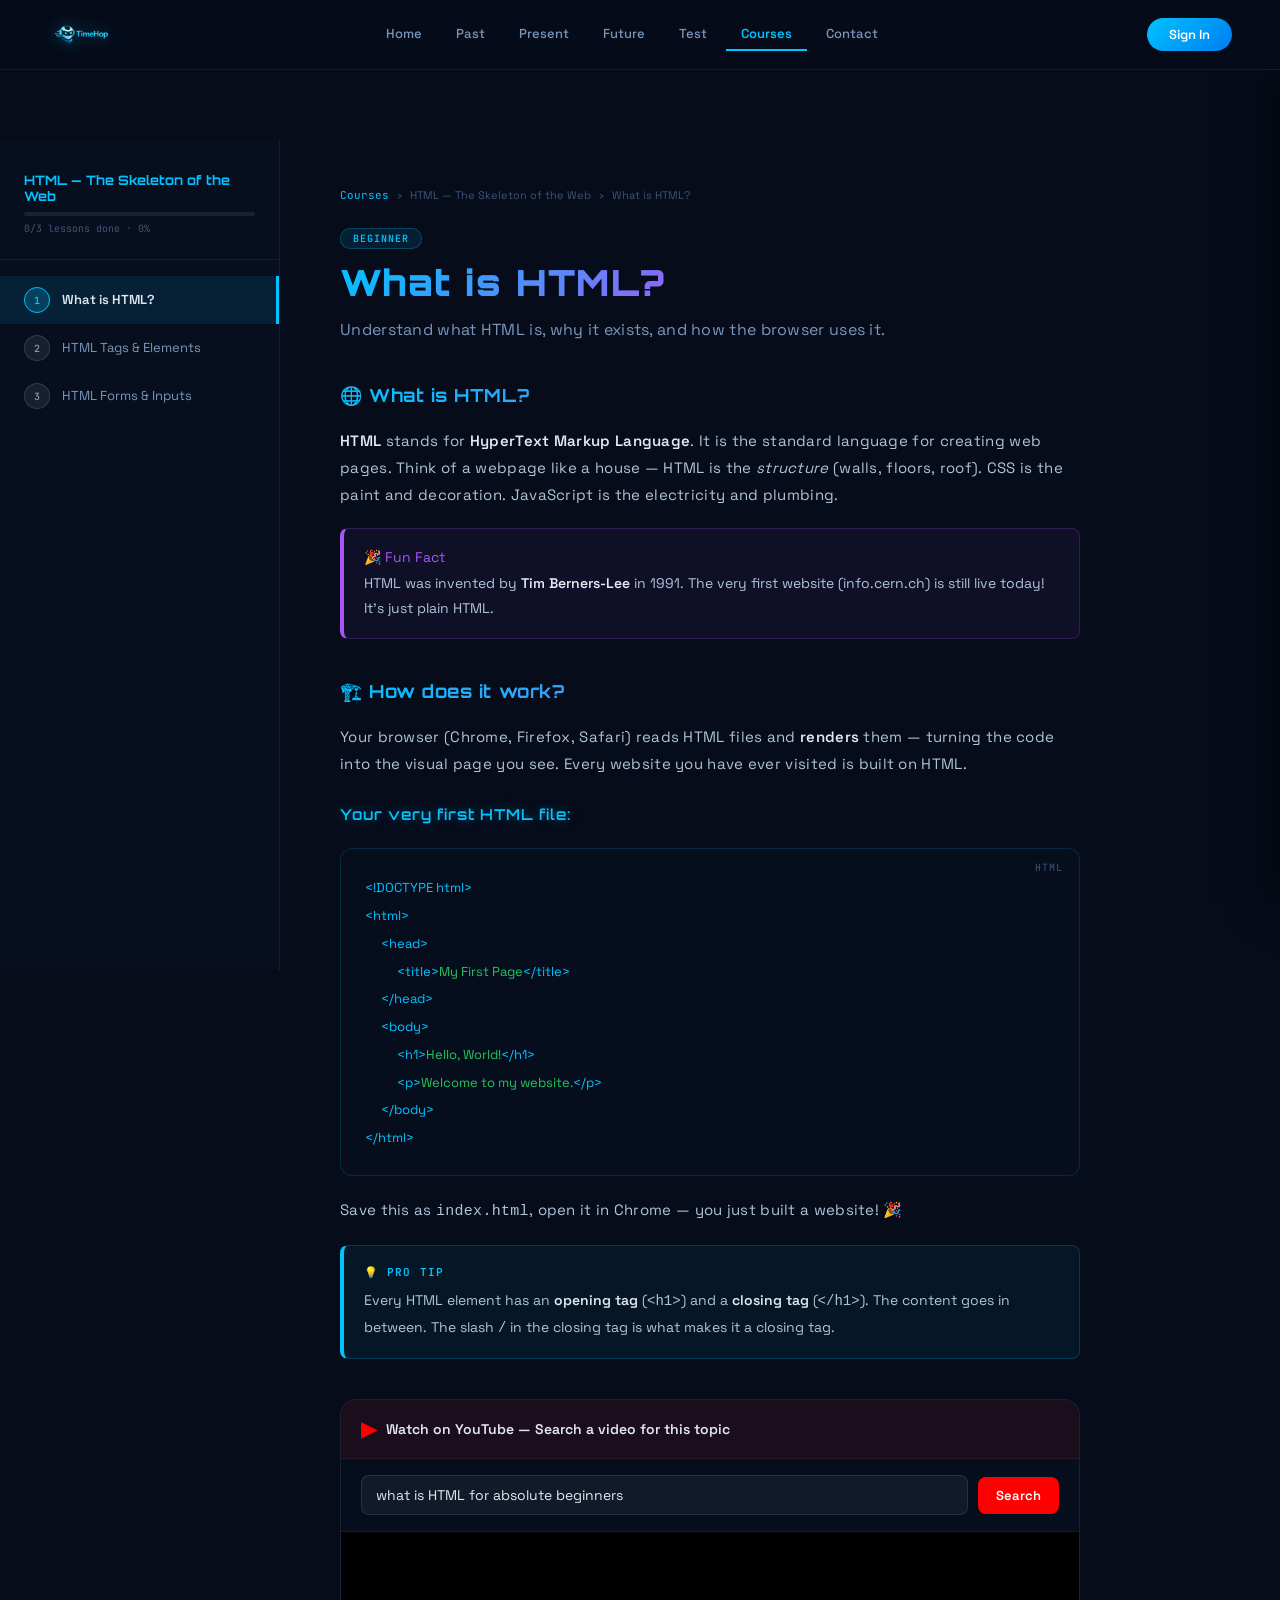
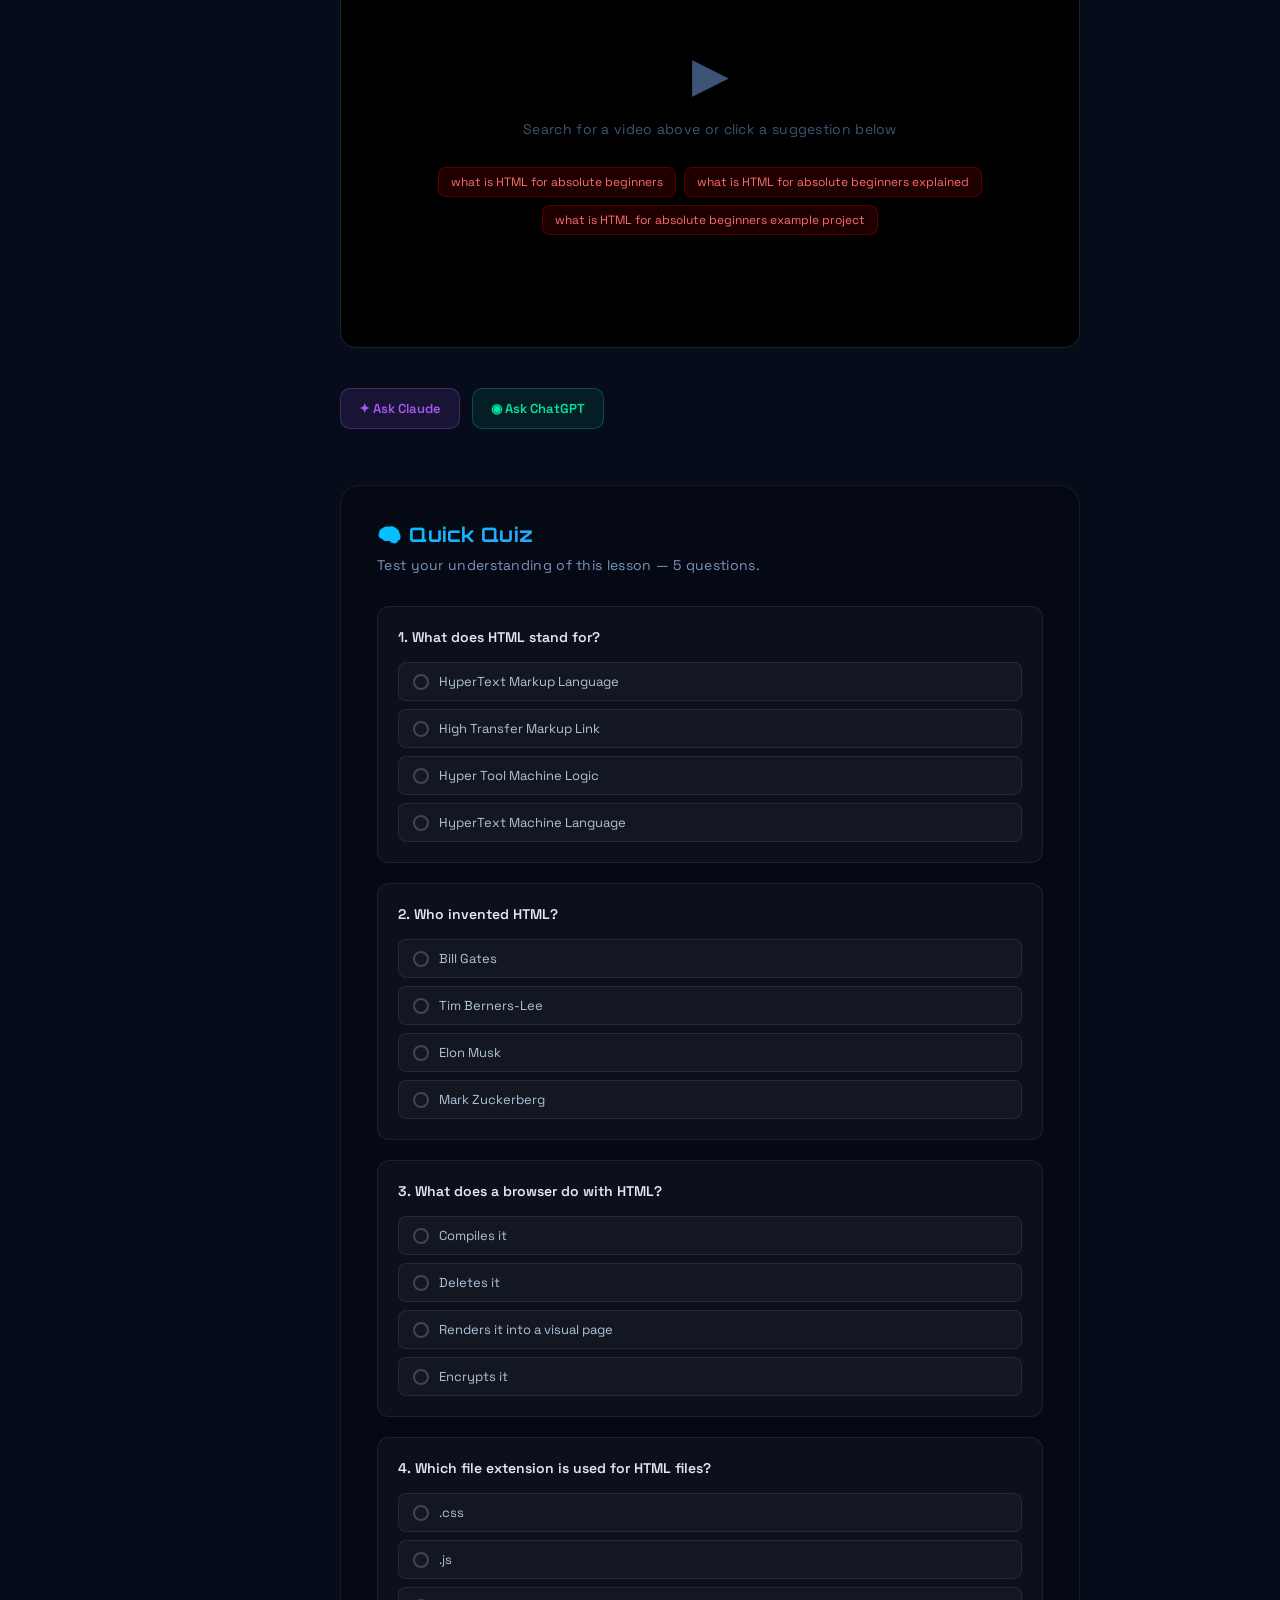
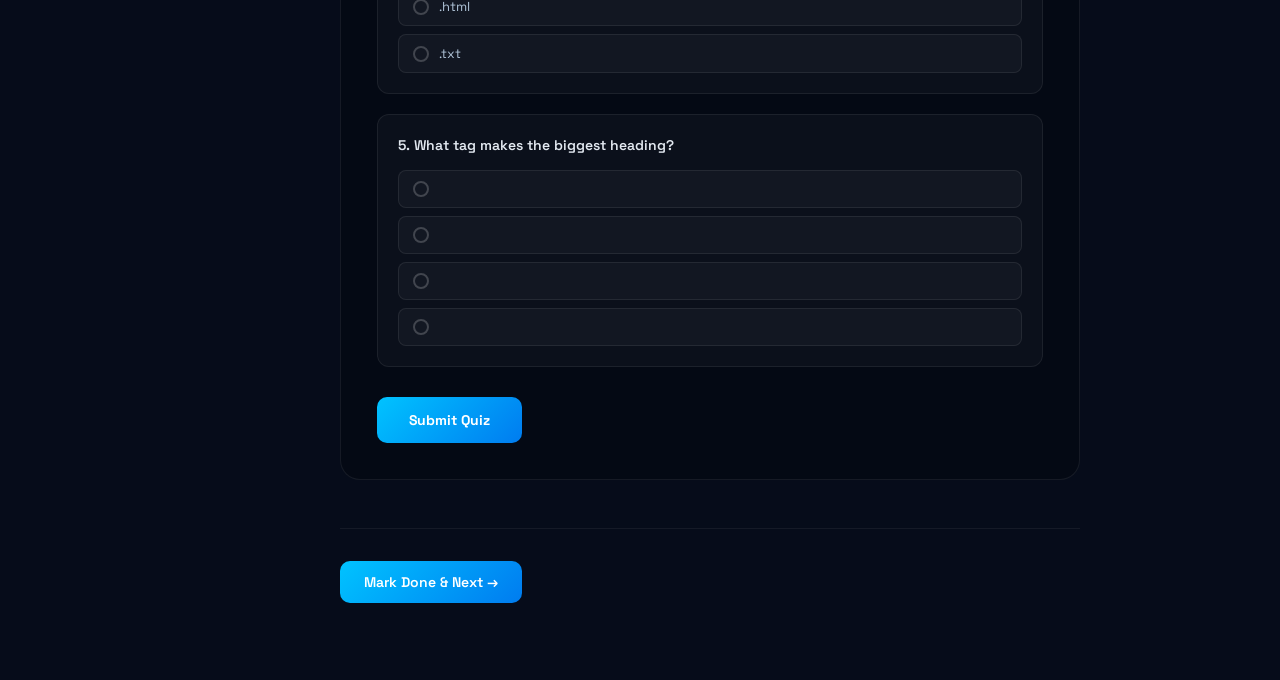
==== commit 298aa071: "Updated website" ====
--- a/detail.html
+++ b/detail.html
@@ -2,158 +2,523 @@
 <html lang="en">
 <head>
 <meta charset="UTF-8">
+<title>Course Detail - TimeHop</title>
 <meta name="viewport" content="width=device-width, initial-scale=1.0">
-<title>AI Detail - TimeHop</title>
 <link rel="stylesheet" href="style.css">
 <link href="https://fonts.googleapis.com/css2?family=Orbitron:wght@400;500;700;900&family=Space+Grotesk:wght@300;400;500;600;700&family=JetBrains+Mono:wght@400;600&display=swap" rel="stylesheet">
 <style>
-  body.detail-page {
-    background: #060c1a !important;
-    min-height: 100vh;
-    padding-top: 70px !important;
-  }
-  body.detail-page::before {
-    content: '';
-    position: fixed; inset: 0; z-index: -1;
-    background:
-      radial-gradient(ellipse 70% 50% at 20% 20%, rgba(0,195,255,0.08), transparent),
-      radial-gradient(ellipse 60% 60% at 80% 80%, rgba(168,85,247,0.10), transparent),
-      radial-gradient(ellipse 40% 40% at 50% 50%, rgba(0,100,200,0.06), transparent);
-    animation: bgPulse 12s ease-in-out infinite alternate;
-    pointer-events: none;
-  }
-  @keyframes bgPulse {
-    0%   { opacity: 0.6; }
-    100% { opacity: 1; }
-  }
-  nav {
-    position: fixed !important; top: 0 !important; left: 0 !important; right: 0 !important;
-    height: 70px !important; z-index: 1000 !important;
-    display: flex !important; align-items: center !important;
-    padding: 0 48px !important;
-    background: rgba(6,12,26,0.93) !important;
-    backdrop-filter: blur(20px) !important;
-    border-bottom: 1px solid rgba(0,195,255,0.12) !important;
-    transition: top 0.4s ease !important;
-  }
-  .logo { display: flex !important; align-items: center !important; gap: 10px !important; text-decoration: none !important; flex-shrink: 0 !important; }
-  .logo img { height: 46px !important; width: auto !important; filter: drop-shadow(0 0 8px rgba(0,195,255,0.55)) !important; }
-  .nav-links { list-style: none !important; display: flex !important; gap: 4px !important; margin: 0 auto !important; }
-  .nav-links a { display: block !important; padding: 7px 15px !important; font-family: 'Space Grotesk', sans-serif !important; font-size: 13px !important; font-weight: 500 !important; color: #7a96bb !important; text-decoration: none !important; border-radius: 6px !important; transition: 0.2s !important; }
-  .nav-links a:hover { color: #e2e8f0 !important; background: rgba(255,255,255,0.06) !important; }
-  .nav-links a.active { color: #00c3ff !important; border-bottom: 2px solid #00c3ff !important; border-radius: 0 !important; }
-  .auth-area { display: flex !important; align-items: center !important; gap: 10px !important; }
-  .signin-btn { padding: 8px 22px !important; border-radius: 20px !important; background: linear-gradient(135deg, #00c3ff, #007cf0) !important; color: white !important; border: none !important; font-family: 'Space Grotesk', sans-serif !important; font-size: 13px !important; font-weight: 600 !important; cursor: pointer !important; }
-  .avatar { width: 38px !important; height: 38px !important; border-radius: 50% !important; background: linear-gradient(135deg, #00c3ff, #007cf0) !important; display: flex !important; align-items: center !important; justify-content: center !important; font-weight: 700 !important; font-size: 15px !important; color: white !important; cursor: pointer !important; }
-  .hidden { display: none !important; }
-  .profile { cursor: pointer; }
-
-  .detail-wrapper { max-width: 860px; margin: 0 auto; padding: 48px 24px 80px; }
-
-  .breadcrumb { display: flex; align-items: center; gap: 8px; margin-bottom: 32px; }
-  .breadcrumb a { font-family: 'JetBrains Mono', monospace; font-size: 12px; letter-spacing: 0.1em; color: #3d5478; text-decoration: none; text-transform: uppercase; transition: color 0.2s; }
-  .breadcrumb a:hover { color: #00c3ff; }
-  .breadcrumb span { color: #1e3a5a; font-size: 12px; }
-
-  .progress-bar-wrap { margin-bottom: 32px; }
-  .progress-label { display: flex; justify-content: space-between; font-family: 'JetBrains Mono', monospace; font-size: 11px; color: #3d5478; margin-bottom: 6px; }
-  .progress-bar { height: 3px; background: rgba(255,255,255,0.06); border-radius: 2px; overflow: hidden; }
-  .progress-fill { height: 100%; background: linear-gradient(to right, #00c3ff, #a855f7); border-radius: 2px; transition: width 0.6s ease; }
-
-  .detail-card {
-    background: rgba(10,18,35,0.9);
-    border: 1px solid rgba(0,195,255,0.14);
-    border-radius: 20px;
-    padding: 56px 56px 48px;
-    box-shadow: 0 0 80px rgba(0,195,255,0.05), 0 20px 60px rgba(0,0,0,0.5);
-    position: relative; overflow: hidden;
-  }
-  .detail-card::before {
-    content: '';
-    position: absolute; top: 0; left: 0; right: 0; height: 3px;
-    background: linear-gradient(to right, #00c3ff, #a855f7, #ec4899);
-  }
-
-  .topic-header { margin-bottom: 40px; }
-  .topic-era-badge {
-    display: inline-flex; align-items: center; gap: 6px;
-    font-family: 'JetBrains Mono', monospace;
-    font-size: 11px; letter-spacing: 0.18em; text-transform: uppercase;
-    padding: 5px 14px; border-radius: 20px; margin-bottom: 18px;
-  }
-  .topic-era-badge.foundations { background: rgba(0,229,160,0.10); color: #00e5a0; border: 1px solid rgba(0,229,160,0.25); }
-  .topic-era-badge.early { background: rgba(0,195,255,0.10); color: #00c3ff; border: 1px solid rgba(0,195,255,0.25); }
-  .topic-era-badge.breakthroughs { background: rgba(168,85,247,0.10); color: #a855f7; border: 1px solid rgba(168,85,247,0.25); }
-  .topic-era-badge.modern { background: rgba(245,166,35,0.10); color: #f5a623; border: 1px solid rgba(245,166,35,0.25); }
-  .topic-era-badge.future { background: rgba(236,72,153,0.10); color: #ec4899; border: 1px solid rgba(236,72,153,0.25); }
-
-  .detail-title {
-    font-family: 'Orbitron', sans-serif !important;
-    font-size: clamp(22px, 4vw, 38px) !important;
-    font-weight: 900 !important;
-    background: linear-gradient(135deg, #00c3ff 0%, #a855f7 60%, #ec4899 100%) !important;
-    -webkit-background-clip: text !important;
-    -webkit-text-fill-color: transparent !important;
-    background-clip: text !important;
-    line-height: 1.2 !important;
-    margin-bottom: 10px !important;
-    display: block;
-  }
-  .detail-year { font-family: 'JetBrains Mono', monospace; font-size: 13px; color: #3d5478; margin-top: 4px; }
-
-  .section-divider { height: 1px; background: linear-gradient(to right, rgba(0,195,255,0.2), rgba(168,85,247,0.2), transparent); margin: 32px 0; }
-
-  .section-label { display: flex; align-items: center; gap: 12px; margin-bottom: 16px; }
-  .section-label-text { font-family: 'JetBrains Mono', monospace; font-size: 11px; letter-spacing: 0.2em; text-transform: uppercase; color: #3d5478; white-space: nowrap; }
-  .section-label-line { flex: 1; height: 1px; background: linear-gradient(to right, rgba(255,255,255,0.06), transparent); }
-
-  .detail-body { font-family: 'Space Grotesk', sans-serif; font-size: 16px; color: #b0c4d8; line-height: 1.85; }
-  .detail-body strong { color: #e2e8f0; font-weight: 600; }
-  .detail-body em { color: #00c3ff; font-style: normal; font-weight: 500; }
-
-  .keypoints-grid { display: grid; grid-template-columns: 1fr 1fr; gap: 12px; margin-top: 4px; }
-  @media (max-width: 600px) { .keypoints-grid { grid-template-columns: 1fr; } }
-  .keypoint-item { display: flex; align-items: flex-start; gap: 12px; background: rgba(0,195,255,0.04); border: 1px solid rgba(0,195,255,0.10); border-radius: 10px; padding: 14px 16px; }
-  .keypoint-icon { width: 26px; height: 26px; border-radius: 6px; flex-shrink: 0; background: rgba(0,195,255,0.12); border: 1px solid rgba(0,195,255,0.22); display: flex; align-items: center; justify-content: center; font-size: 11px; margin-top: 1px; color: #00c3ff; }
-  .keypoint-text { font-family: 'Space Grotesk', sans-serif; font-size: 14px; color: #b0c4d8; line-height: 1.6; }
-
-  .impact-block { background: linear-gradient(135deg, rgba(0,195,255,0.06), rgba(168,85,247,0.06)); border: 1px solid rgba(168,85,247,0.2); border-radius: 14px; padding: 24px 28px; margin-top: 4px; }
-  .impact-block p { font-family: 'Space Grotesk', sans-serif; font-size: 15.5px; color: #c4b5fd; line-height: 1.8; }
-  .impact-block strong { color: #e2e8f0; }
-
-  .deepdive-block { background: rgba(0,0,0,0.2); border-left: 3px solid #00c3ff; border-radius: 0 12px 12px 0; padding: 20px 24px; margin-top: 4px; }
-  .deepdive-block p { font-family: 'Space Grotesk', sans-serif; font-size: 15px; color: #7a96bb; line-height: 1.85; }
-  .deepdive-block strong { color: #e2e8f0; }
-  .deepdive-block em { color: #a855f7; font-style: normal; }
-
-  .tech-chips { display: flex; flex-wrap: wrap; gap: 8px; margin-top: 4px; }
-  .tech-chip { font-family: 'JetBrains Mono', monospace; font-size: 12px; padding: 5px 12px; background: rgba(168,85,247,0.08); border: 1px solid rgba(168,85,247,0.22); border-radius: 20px; color: #a855f7; }
-
-  .page-controls { display: flex; justify-content: space-between; align-items: center; margin-top: 48px; padding-top: 28px; border-top: 1px solid rgba(255,255,255,0.06); }
-  .nav-arrow { display: inline-flex; align-items: center; gap: 8px; padding: 10px 20px; border-radius: 10px; background: rgba(255,255,255,0.03); border: 1px solid rgba(255,255,255,0.10); color: #7a96bb; font-family: 'Space Grotesk', sans-serif; font-size: 13px; font-weight: 600; cursor: pointer; transition: 0.2s; }
-  .nav-arrow:hover { background: rgba(0,195,255,0.10); border-color: rgba(0,195,255,0.4); color: #00c3ff; }
-  .nav-arrow.hidden { visibility: hidden; }
-  .back-btn { display: inline-flex; align-items: center; gap: 6px; padding: 10px 20px; border-radius: 10px; background: transparent; border: 1px solid rgba(0,195,255,0.25); color: #00c3ff; font-family: 'Space Grotesk', sans-serif; font-size: 13px; font-weight: 600; cursor: pointer; text-decoration: none; transition: 0.2s; }
-  .back-btn:hover { background: rgba(0,195,255,0.08); }
-
-  .login-modal { position: fixed !important; inset: 0 !important; z-index: 9000 !important; background: rgba(6,12,26,0.94) !important; backdrop-filter: blur(14px) !important; display: flex !important; align-items: center !important; justify-content: center !important; }
-  .login-modal.hidden { display: none !important; }
-  .login-box { width: 420px !important; background: #0f1a38 !important; border: 1px solid rgba(0,195,255,0.18) !important; border-radius: 16px !important; padding: 44px 36px !important; display: flex !important; flex-direction: column !important; gap: 13px !important; }
-  .login-box input, .login-box select, .login-box textarea { width: 100% !important; padding: 12px 16px !important; background: rgba(255,255,255,0.04) !important; border: 1px solid rgba(255,255,255,0.10) !important; border-radius: 8px !important; color: #e2e8f0 !important; font-family: 'Space Grotesk', sans-serif !important; font-size: 14px !important; outline: none !important; }
-  .login-box textarea { min-height: 80px !important; resize: none !important; }
+/* ─── NAV ─── */
+nav {
+  position: fixed; top: 0; left: 0; right: 0;
+  height: 70px; z-index: 1000;
+  display: flex; align-items: center;
+  padding: 0 48px;
+  background: rgba(6,12,26,0.95);
+  backdrop-filter: blur(20px);
+  border-bottom: 1px solid rgba(0,195,255,0.10);
+}
+.logo { display: flex; align-items: center; gap: 10px; text-decoration: none; flex-shrink: 0; }
+.logo img { height: 46px; width: auto; filter: drop-shadow(0 0 8px rgba(0,195,255,0.55)); }
+.nav-links { list-style: none; display: flex; gap: 4px; margin: 0 auto; }
+.nav-links a {
+  display: block; padding: 7px 15px;
+  font-family: 'Space Grotesk', sans-serif;
+  font-size: 13px; font-weight: 500;
+  color: #7a96bb; text-decoration: none;
+  border-radius: 6px; transition: 0.2s;
+}
+.nav-links a:hover { color: #e2e8f0; background: rgba(255,255,255,0.06); }
+.nav-links a.active { color: #00c3ff; border-bottom: 2px solid #00c3ff; border-radius: 0; }
+.auth-area { display: flex; align-items: center; gap: 10px; }
+.signin-btn {
+  padding: 8px 22px; border-radius: 20px;
+  background: linear-gradient(135deg, #00c3ff, #007cf0);
+  color: white; border: none;
+  font-family: 'Space Grotesk', sans-serif;
+  font-size: 13px; font-weight: 600;
+  cursor: pointer; transition: 0.2s;
+}
+.signin-btn:hover { transform: translateY(-1px); box-shadow: 0 6px 20px rgba(0,195,255,0.4); }
+.avatar {
+  width: 38px; height: 38px; border-radius: 50%;
+  background: linear-gradient(135deg, #00c3ff, #007cf0);
+  display: flex; align-items: center; justify-content: center;
+  font-weight: 700; font-size: 15px; color: white; cursor: pointer;
+}
+.hidden { display: none !important; }
+.profile { cursor: pointer; }
+
+/* ─── LAYOUT ─── */
+.detail-wrapper {
+  display: grid;
+  grid-template-columns: 280px 1fr;
+  min-height: 100vh;
+  padding-top: 70px;
+}
+
+/* ─── SIDEBAR ─── */
+.sidebar {
+  background: rgba(8,16,32,0.97);
+  border-right: 1px solid rgba(255,255,255,0.06);
+  padding: 32px 0;
+  position: sticky; top: 70px;
+  height: calc(100vh - 70px);
+  overflow-y: auto;
+  scrollbar-width: thin;
+  scrollbar-color: rgba(0,195,255,0.2) transparent;
+}
+.sidebar-header {
+  padding: 0 24px 24px;
+  border-bottom: 1px solid rgba(255,255,255,0.06);
+  margin-bottom: 16px;
+}
+.sidebar-course-name {
+  font-family: 'Orbitron', sans-serif;
+  font-size: 13px; font-weight: 700;
+  color: #00c3ff; margin-bottom: 8px;
+}
+.sidebar-progress-bar {
+  height: 4px; background: rgba(255,255,255,0.07);
+  border-radius: 4px; overflow: hidden;
+}
+.sidebar-progress-fill {
+  height: 100%; background: linear-gradient(to right, #00c3ff, #a855f7);
+  border-radius: 4px; transition: width 0.4s ease;
+}
+.sidebar-progress-text {
+  font-family: 'JetBrains Mono', monospace;
+  font-size: 10px; color: #3d5478; margin-top: 6px;
+}
+.lesson-btn {
+  display: flex; align-items: center; gap: 12px;
+  width: 100%; padding: 11px 24px;
+  background: none; border: none;
+  text-align: left; cursor: pointer;
+  transition: background 0.2s;
+  font-family: 'Space Grotesk', sans-serif;
+}
+.lesson-btn:hover { background: rgba(0,195,255,0.06); }
+.lesson-btn.active { background: rgba(0,195,255,0.10); border-right: 3px solid #00c3ff; }
+.lesson-num {
+  width: 26px; height: 26px; border-radius: 50%; flex-shrink: 0;
+  background: rgba(255,255,255,0.07);
+  border: 1px solid rgba(255,255,255,0.12);
+  display: flex; align-items: center; justify-content: center;
+  font-family: 'JetBrains Mono', monospace; font-size: 10px; font-weight: 600;
+  color: #7a96bb;
+  transition: 0.2s;
+}
+.lesson-btn.active   .lesson-num { background: rgba(0,195,255,0.2); border-color: #00c3ff; color: #00c3ff; }
+.lesson-btn.done     .lesson-num { background: rgba(34,197,94,0.2);  border-color: #22c55e; color: #22c55e; }
+.lesson-btn.done     .lesson-num::after { content: '✓'; }
+.lesson-title {
+  font-size: 13px; color: #7a96bb; line-height: 1.4; flex: 1;
+}
+.lesson-btn.active .lesson-title { color: #e2e8f0; font-weight: 600; }
+
+/* ─── MAIN CONTENT ─── */
+.main-content {
+  padding: 48px 60px 80px;
+  max-width: 860px;
+}
+.breadcrumb {
+  font-family: 'JetBrains Mono', monospace;
+  font-size: 11px; color: #3d5478;
+  margin-bottom: 24px;
+  display: flex; align-items: center; gap: 8px;
+}
+.breadcrumb a { color: #00c3ff; text-decoration: none; }
+.breadcrumb a:hover { text-decoration: underline; }
+
+.lesson-header { margin-bottom: 32px; }
+.lesson-level-tag {
+  display: inline-block; margin-bottom: 12px;
+  padding: 3px 12px; border-radius: 10px;
+  font-family: 'JetBrains Mono', monospace;
+  font-size: 10px; font-weight: 600; text-transform: uppercase; letter-spacing: 0.1em;
+  background: rgba(0,195,255,0.1); color: #00c3ff;
+  border: 1px solid rgba(0,195,255,0.25);
+}
+.lesson-title-main {
+  font-family: 'Orbitron', sans-serif;
+  font-size: clamp(22px, 3vw, 36px); font-weight: 900;
+  color: #e2e8f0; margin-bottom: 12px; line-height: 1.2;
+}
+.lesson-subtitle {
+  font-family: 'Space Grotesk', sans-serif;
+  font-size: 16px; color: #7a96bb; line-height: 1.7;
+}
+
+/* ─── LESSON BODY ─── */
+.lesson-body {
+  font-family: 'Space Grotesk', sans-serif;
+  font-size: 15px; color: #b0c4d8; line-height: 1.85;
+}
+.lesson-body h2 {
+  font-family: 'Orbitron', sans-serif;
+  font-size: 18px; font-weight: 700; color: #e2e8f0;
+  margin: 36px 0 14px;
+}
+.lesson-body h3 {
+  font-family: 'Space Grotesk', sans-serif;
+  font-size: 15px; font-weight: 700; color: #00c3ff;
+  margin: 24px 0 10px;
+}
+.lesson-body p { margin-bottom: 16px; }
+.lesson-body ul, .lesson-body ol {
+  padding-left: 20px; margin-bottom: 16px;
+}
+.lesson-body li { margin-bottom: 8px; }
+.lesson-body strong { color: #e2e8f0; font-weight: 600; }
+
+/* CODE BLOCK */
+.code-block {
+  background: #060e1e;
+  border: 1px solid rgba(0,195,255,0.15);
+  border-radius: 12px;
+  padding: 24px;
+  margin: 20px 0;
+  overflow-x: auto;
+  position: relative;
+}
+.code-block::before {
+  content: attr(data-lang);
+  position: absolute; top: 10px; right: 16px;
+  font-family: 'JetBrains Mono', monospace;
+  font-size: 10px; color: #3d5478;
+  text-transform: uppercase; letter-spacing: 0.1em;
+}
+.code-block code {
+  font-family: 'JetBrains Mono', monospace;
+  font-size: 13px; line-height: 1.8;
+  color: #e2e8f0;
+  white-space: pre;
+}
+.code-block code .kw { color: #00c3ff; }   /* keyword */
+.code-block code .fn { color: #a855f7; }   /* function */
+.code-block code .str { color: #22c55e; }  /* string */
+.code-block code .cm { color: #3d5478; }   /* comment */
+.code-block code .nm { color: #f5a623; }   /* number */
+
+/* TIP BOX */
+.tip-box {
+  background: rgba(0,195,255,0.06);
+  border: 1px solid rgba(0,195,255,0.2);
+  border-left: 4px solid #00c3ff;
+  border-radius: 8px; padding: 16px 20px;
+  margin: 20px 0;
+  font-size: 14px;
+}
+.tip-box .tip-label {
+  font-family: 'JetBrains Mono', monospace;
+  font-size: 11px; color: #00c3ff; font-weight: 600;
+  text-transform: uppercase; letter-spacing: 0.1em;
+  margin-bottom: 6px;
+}
+.fun-box {
+  background: rgba(168,85,247,0.06);
+  border: 1px solid rgba(168,85,247,0.2);
+  border-left: 4px solid #a855f7;
+  border-radius: 8px; padding: 16px 20px;
+  margin: 20px 0; font-size: 14px;
+}
+.fun-box .tip-label { color: #a855f7; }
+.warn-box {
+  background: rgba(234,179,8,0.06);
+  border: 1px solid rgba(234,179,8,0.2);
+  border-left: 4px solid #eab308;
+  border-radius: 8px; padding: 16px 20px;
+  margin: 20px 0; font-size: 14px;
+}
+.warn-box .tip-label { color: #eab308; }
+
+/* ─── YOUTUBE EMBED ─── */
+.yt-section {
+  margin: 40px 0;
+  background: #060e1e;
+  border: 1px solid rgba(255,255,255,0.08);
+  border-radius: 16px;
+  overflow: hidden;
+}
+.yt-header {
+  padding: 16px 20px;
+  background: rgba(255,0,0,0.08);
+  border-bottom: 1px solid rgba(255,255,255,0.06);
+  display: flex; align-items: center; gap: 10px;
+  font-family: 'Space Grotesk', sans-serif;
+  font-size: 14px; font-weight: 600; color: #e2e8f0;
+}
+.yt-header .yt-icon { color: #ff0000; font-size: 20px; }
+.yt-search-bar {
+  padding: 16px 20px;
+  display: flex; gap: 10px; align-items: center;
+  border-bottom: 1px solid rgba(255,255,255,0.06);
+}
+.yt-search-input {
+  flex: 1; background: rgba(255,255,255,0.05);
+  border: 1px solid rgba(255,255,255,0.1); border-radius: 8px;
+  padding: 10px 14px;
+  font-family: 'Space Grotesk', sans-serif; font-size: 14px; color: #e2e8f0;
+  outline: none; transition: 0.2s;
+}
+.yt-search-input:focus { border-color: rgba(0,195,255,0.4); }
+.yt-search-btn {
+  padding: 10px 18px; border-radius: 8px;
+  background: #ff0000; border: none;
+  color: white; font-family: 'Space Grotesk', sans-serif;
+  font-size: 13px; font-weight: 600; cursor: pointer;
+  transition: 0.2s; white-space: nowrap;
+}
+.yt-search-btn:hover { background: #cc0000; }
+.yt-embed-frame {
+  position: relative; padding-bottom: 56.25%;
+  background: #000;
+}
+.yt-embed-frame iframe {
+  position: absolute; inset: 0; width: 100%; height: 100%;
+  border: none;
+}
+.yt-placeholder {
+  position: absolute; inset: 0;
+  display: flex; flex-direction: column;
+  align-items: center; justify-content: center;
+  gap: 12px; color: #3d5478;
+  font-family: 'Space Grotesk', sans-serif;
+}
+.yt-placeholder .ph-icon { font-size: 48px; }
+.yt-placeholder p { font-size: 14px; }
+
+/* ─── HELPER TOOLS BAR ─── */
+.helper-bar {
+  display: flex; gap: 12px; flex-wrap: wrap;
+  margin: 40px 0 0;
+}
+.helper-btn {
+  display: flex; align-items: center; gap: 8px;
+  padding: 11px 18px; border-radius: 10px;
+  border: 1px solid rgba(255,255,255,0.1);
+  background: rgba(255,255,255,0.04);
+  color: #b0c4d8;
+  font-family: 'Space Grotesk', sans-serif;
+  font-size: 13px; font-weight: 600;
+  cursor: pointer; transition: 0.2s;
+}
+.helper-btn:hover { transform: translateY(-2px); background: rgba(255,255,255,0.08); }
+.helper-btn.claude-btn {
+  background: rgba(168,85,247,0.12);
+  border-color: rgba(168,85,247,0.3); color: #a855f7;
+}
+.helper-btn.claude-btn:hover { background: rgba(168,85,247,0.2); }
+.helper-btn.gpt-btn {
+  background: rgba(0,229,160,0.08);
+  border-color: rgba(0,229,160,0.25); color: #00e5a0;
+}
+.helper-btn.gpt-btn:hover { background: rgba(0,229,160,0.15); }
+.helper-btn.yt-btn {
+  background: rgba(255,0,0,0.08);
+  border-color: rgba(255,0,0,0.25); color: #ff6b6b;
+}
+.helper-btn.yt-btn:hover { background: rgba(255,0,0,0.15); }
+
+/* ─── CLAUDE CHAT PANEL ─── */
+.claude-panel {
+  position: fixed; right: 0; top: 70px; bottom: 0;
+  width: 380px;
+  background: #080f20;
+  border-left: 1px solid rgba(168,85,247,0.2);
+  display: flex; flex-direction: column;
+  z-index: 900;
+  transform: translateX(100%);
+  transition: transform 0.35s cubic-bezier(0.4,0,0.2,1);
+  box-shadow: -8px 0 40px rgba(0,0,0,0.5);
+}
+.claude-panel.open { transform: translateX(0); }
+.claude-panel-header {
+  display: flex; align-items: center; justify-content: space-between;
+  padding: 16px 20px;
+  background: rgba(168,85,247,0.1);
+  border-bottom: 1px solid rgba(168,85,247,0.2);
+}
+.claude-panel-title {
+  display: flex; align-items: center; gap: 10px;
+  font-family: 'Orbitron', sans-serif; font-size: 14px; font-weight: 700;
+  color: #a855f7;
+}
+.claude-status {
+  width: 8px; height: 8px; border-radius: 50%;
+  background: #22c55e; box-shadow: 0 0 8px #22c55e;
+  animation: pulse 2s infinite;
+}
+@keyframes pulse { 0%,100%{opacity:1;} 50%{opacity:0.5;} }
+.claude-close {
+  background: none; border: none; color: #7a96bb;
+  cursor: pointer; font-size: 20px; line-height: 1;
+  transition: color 0.2s;
+}
+.claude-close:hover { color: #e2e8f0; }
+.claude-messages {
+  flex: 1; overflow-y: auto; padding: 20px;
+  display: flex; flex-direction: column; gap: 14px;
+  scrollbar-width: thin; scrollbar-color: rgba(168,85,247,0.2) transparent;
+}
+.msg {
+  max-width: 90%; border-radius: 12px;
+  padding: 10px 14px;
+  font-family: 'Space Grotesk', sans-serif; font-size: 13px; line-height: 1.6;
+}
+.msg.user {
+  align-self: flex-end;
+  background: rgba(0,195,255,0.15); border: 1px solid rgba(0,195,255,0.25);
+  color: #e2e8f0;
+}
+.msg.ai {
+  align-self: flex-start;
+  background: rgba(168,85,247,0.12); border: 1px solid rgba(168,85,247,0.2);
+  color: #d0b4f5;
+}
+.msg.typing {
+  align-self: flex-start;
+  background: rgba(168,85,247,0.12); border: 1px solid rgba(168,85,247,0.2);
+  color: #a855f7; font-style: italic; font-size: 12px;
+}
+.claude-input-area {
+  padding: 16px;
+  border-top: 1px solid rgba(168,85,247,0.15);
+  display: flex; gap: 10px; align-items: flex-end;
+}
+.claude-textarea {
+  flex: 1;
+  background: rgba(255,255,255,0.05);
+  border: 1px solid rgba(168,85,247,0.2); border-radius: 10px;
+  padding: 10px 14px; resize: none;
+  font-family: 'Space Grotesk', sans-serif; font-size: 13px; color: #e2e8f0;
+  outline: none; min-height: 40px; max-height: 120px;
+  transition: border-color 0.2s;
+}
+.claude-textarea:focus { border-color: rgba(168,85,247,0.5); }
+.claude-textarea::placeholder { color: #3d5478; }
+.claude-send {
+  width: 40px; height: 40px; border-radius: 10px;
+  background: linear-gradient(135deg, #a855f7, #7c3aed);
+  border: none; color: white; cursor: pointer;
+  font-size: 16px; display: flex; align-items: center; justify-content: center;
+  transition: 0.2s; flex-shrink: 0;
+}
+.claude-send:hover { transform: scale(1.05); box-shadow: 0 4px 16px rgba(168,85,247,0.4); }
+.claude-disclaimer {
+  padding: 6px 16px 8px;
+  font-family: 'JetBrains Mono', monospace;
+  font-size: 9px; color: #3d5478; text-align: center;
+}
+
+/* ─── LESSON NAV BUTTONS ─── */
+.lesson-nav {
+  display: flex; gap: 12px; margin-top: 48px;
+  padding-top: 32px; border-top: 1px solid rgba(255,255,255,0.06);
+}
+.lesson-nav-btn {
+  padding: 12px 24px; border-radius: 10px;
+  font-family: 'Space Grotesk', sans-serif; font-size: 14px; font-weight: 600;
+  cursor: pointer; border: none; transition: 0.2s; text-decoration: none;
+  display: flex; align-items: center; gap: 8px;
+}
+.lesson-nav-btn.prev {
+  background: rgba(255,255,255,0.06); color: #7a96bb;
+  border: 1px solid rgba(255,255,255,0.1);
+}
+.lesson-nav-btn.prev:hover { background: rgba(255,255,255,0.1); color: #e2e8f0; }
+.lesson-nav-btn.next {
+  background: linear-gradient(135deg, #00c3ff, #007cf0); color: white;
+}
+.lesson-nav-btn.next:hover { box-shadow: 0 6px 20px rgba(0,195,255,0.4); transform: translateY(-2px); }
+.lesson-nav-btn.complete {
+  background: linear-gradient(135deg, #22c55e, #16a34a); color: white;
+}
+.lesson-nav-btn.complete:hover { box-shadow: 0 6px 20px rgba(34,197,94,0.4); transform: translateY(-2px); }
+
+/* ─── QUIZ SECTION ─── */
+.quiz-section {
+  margin-top: 56px;
+  background: rgba(0,0,0,0.2);
+  border: 1px solid rgba(255,255,255,0.07);
+  border-radius: 20px; padding: 36px;
+}
+.quiz-section h2 {
+  font-family: 'Orbitron', sans-serif;
+  font-size: 20px; font-weight: 700; color: #e2e8f0;
+  margin-bottom: 6px;
+}
+.quiz-section .quiz-subtitle {
+  font-family: 'Space Grotesk', sans-serif;
+  font-size: 14px; color: #7a96bb; margin-bottom: 28px;
+}
+.quiz-q {
+  background: rgba(255,255,255,0.03);
+  border: 1px solid rgba(255,255,255,0.07);
+  border-radius: 12px; padding: 20px;
+  margin-bottom: 20px;
+}
+.quiz-q-text {
+  font-family: 'Space Grotesk', sans-serif;
+  font-size: 14px; font-weight: 600; color: #e2e8f0;
+  margin-bottom: 14px; line-height: 1.5;
+}
+.quiz-options { display: flex; flex-direction: column; gap: 8px; }
+.quiz-opt {
+  display: flex; align-items: center; gap: 10px;
+  padding: 10px 14px; border-radius: 8px;
+  background: rgba(255,255,255,0.03);
+  border: 1px solid rgba(255,255,255,0.08);
+  cursor: pointer; transition: 0.2s;
+  font-family: 'Space Grotesk', sans-serif;
+  font-size: 13px; color: #b0c4d8;
+}
+.quiz-opt:hover { background: rgba(0,195,255,0.08); border-color: rgba(0,195,255,0.3); color: #e2e8f0; }
+.quiz-opt.selected { background: rgba(0,195,255,0.12); border-color: #00c3ff; color: #e2e8f0; }
+.quiz-opt.correct  { background: rgba(34,197,94,0.12);  border-color: #22c55e; color: #22c55e; }
+.quiz-opt.wrong    { background: rgba(239,68,68,0.12);   border-color: #ef4444; color: #ef4444; }
+.quiz-opt input[type=radio] { display: none; }
+.opt-dot {
+  width: 16px; height: 16px; border-radius: 50%; flex-shrink: 0;
+  border: 2px solid rgba(255,255,255,0.2);
+  display: flex; align-items: center; justify-content: center;
+  transition: 0.2s;
+}
+.quiz-opt.selected .opt-dot { border-color: #00c3ff; background: #00c3ff; }
+.quiz-opt.correct  .opt-dot { border-color: #22c55e; background: #22c55e; }
+.quiz-opt.wrong    .opt-dot { border-color: #ef4444; background: #ef4444; }
+.quiz-submit-btn {
+  padding: 14px 32px; border-radius: 10px;
+  background: linear-gradient(135deg, #00c3ff, #007cf0);
+  border: none; color: white;
+  font-family: 'Space Grotesk', sans-serif; font-size: 14px; font-weight: 700;
+  cursor: pointer; transition: 0.2s; margin-top: 10px;
+}
+.quiz-submit-btn:hover { transform: translateY(-2px); box-shadow: 0 8px 24px rgba(0,195,255,0.4); }
+.quiz-result {
+  margin-top: 24px; padding: 20px; border-radius: 12px;
+  background: rgba(0,195,255,0.06); border: 1px solid rgba(0,195,255,0.2);
+  font-family: 'Space Grotesk', sans-serif; font-size: 15px; color: #e2e8f0;
+  display: none;
+}
+.quiz-result .score { font-family: 'Orbitron', sans-serif; font-size: 28px; font-weight: 900; color: #00c3ff; }
 </style>
 </head>
-<body class="detail-page">
-
+
+<body>
+
+<!-- NAVBAR -->
 <nav>
-  <a href="index.html" class="logo"><img src="nav.png" alt="TimeHop Logo"></a>
+  <a href="index.html" class="logo">
+    <img src="nav.png" alt="TimeHop Logo">
+  </a>
   <ul class="nav-links">
     <li><a href="index.html">Home</a></li>
-    <li><a href="past.html" class="active">Past</a></li>
+    <li><a href="past.html">Past</a></li>
     <li><a href="present.html">Present</a></li>
     <li><a href="future.html">Future</a></li>
     <li><a href="test.html">Test</a></li>
-    <li><a href="courses.html">Courses</a></li>
+    <li><a href="courses.html" class="active">Courses</a></li>
     <li><a href="contact.html">Contact</a></li>
   </ul>
   <div class="auth-area">
@@ -164,261 +529,912 @@
   </div>
 </nav>
 
+<!-- CLAUDE AI PANEL -->
+<div class="claude-panel" id="claudePanel">
+  <div class="claude-panel-header">
+    <div class="claude-panel-title">
+      <div class="claude-status"></div>
+      ✦ Claude AI Tutor
+    </div>
+    <button class="claude-close" id="claudeClose">✕</button>
+  </div>
+  <div class="claude-messages" id="claudeMessages">
+    <div class="msg ai">👋 Hi! I'm your AI tutor. Ask me anything about this lesson — I'll explain it in the simplest way possible!</div>
+  </div>
+  <div class="claude-input-area">
+    <textarea class="claude-textarea" id="claudeInput" placeholder="Ask anything about this lesson..." rows="1"></textarea>
+    <button class="claude-send" id="claudeSend">➤</button>
+  </div>
+  <div class="claude-disclaimer">Powered by Claude · Stay on topic for best results</div>
+</div>
+
+<!-- MAIN LAYOUT -->
 <div class="detail-wrapper">
-  <div class="breadcrumb">
-    <a href="past.html">← AI History</a>
-    <span>/</span>
-    <a href="#" id="breadcrumbTopic" style="color:#7a96bb;">Loading...</a>
-  </div>
-
-  <div class="progress-bar-wrap">
-    <div class="progress-label">
-      <span>Timeline Progress</span>
-      <span id="progressText">0 / 15</span>
+
+  <!-- SIDEBAR -->
+  <aside class="sidebar" id="sidebar"></aside>
+
+  <!-- CONTENT -->
+  <main class="main-content">
+    <div class="breadcrumb">
+      <a href="courses.html">Courses</a>
+      <span>›</span>
+      <span id="breadCourse">Course</span>
+      <span>›</span>
+      <span id="breadLesson">Lesson</span>
     </div>
-    <div class="progress-bar">
-      <div class="progress-fill" id="progressFill" style="width:0%"></div>
+
+    <div class="lesson-header">
+      <div class="lesson-level-tag" id="lessonTag">Beginner</div>
+      <h1 class="lesson-title-main" id="lessonTitle">Loading...</h1>
+      <p class="lesson-subtitle" id="lessonSubtitle"></p>
+    </div>
+
+    <div class="lesson-body" id="lessonBody"></div>
+
+    <!-- YOUTUBE EMBED -->
+    <div class="yt-section">
+      <div class="yt-header">
+        <span class="yt-icon">▶</span>
+        Watch on YouTube — Search a video for this topic
+      </div>
+      <div class="yt-search-bar">
+        <input class="yt-search-input" id="ytSearchInput" placeholder="e.g. HTML for beginners tutorial..." />
+        <button class="yt-search-btn" id="ytSearchBtn">Search</button>
+      </div>
+      <div class="yt-embed-frame">
+        <div class="yt-placeholder" id="ytPlaceholder">
+          <div class="ph-icon">▶</div>
+          <p>Search for a video above or click a suggestion below</p>
+          <div id="ytSuggestions" style="display:flex;gap:8px;flex-wrap:wrap;justify-content:center;margin-top:12px;"></div>
+        </div>
+        <iframe id="ytFrame" src="" allow="autoplay; encrypted-media" allowfullscreen style="display:none;"></iframe>
+      </div>
+    </div>
+
+    <!-- HELPER TOOLS -->
+    <div class="helper-bar">
+      <button class="helper-btn claude-btn" id="openClaudeBtn">
+        ✦ Ask Claude
+      </button>
+      <button class="helper-btn gpt-btn" id="openGptBtn">
+        ◉ Ask ChatGPT
+      </button>
+    </div>
+
+    <!-- QUIZ -->
+    <div class="quiz-section" id="quizSection"></div>
+
+    <!-- LESSON NAV -->
+    <div class="lesson-nav" id="lessonNav"></div>
+  </main>
+</div>
+
+<!-- ChatGPT Overlay -->
+<div id="gptOverlay" style="display:none; position:fixed; inset:0; z-index:9999; background:rgba(6,12,26,0.9); backdrop-filter:blur(12px); align-items:center; justify-content:center;">
+  <div style="background:#0c1429; border:1px solid rgba(0,229,160,0.3); border-radius:20px; padding:36px; max-width:440px; width:90%; text-align:center; position:relative;">
+    <div style="font-size:48px; margin-bottom:14px;">◉</div>
+    <h3 style="font-family:'Orbitron',sans-serif; color:#00e5a0; margin-bottom:12px; font-size:18px;">Open ChatGPT</h3>
+    <p style="font-family:'Space Grotesk',sans-serif; color:#7a96bb; font-size:14px; margin-bottom:24px; line-height:1.7;">This will open ChatGPT in a new panel. Paste your question there for instant help from GPT-4.</p>
+    <div style="display:flex; gap:12px;">
+      <button onclick="window.open('https://chat.openai.com','_blank'); document.getElementById('gptOverlay').style.display='none';" style="flex:1;padding:12px;border-radius:10px;background:linear-gradient(135deg,#00e5a0,#00c3ff);border:none;color:#000;font-family:'Space Grotesk',sans-serif;font-size:14px;font-weight:700;cursor:pointer;">Open ChatGPT</button>
+      <button onclick="document.getElementById('gptOverlay').style.display='none';" style="flex:1;padding:12px;border-radius:10px;background:rgba(255,255,255,0.05);border:1px solid rgba(255,255,255,0.1);color:#7a96bb;font-family:'Space Grotesk',sans-serif;font-size:14px;cursor:pointer;">Cancel</button>
     </div>
   </div>
-
-  <div class="detail-card">
-    <div class="topic-header">
-      <div class="topic-era-badge" id="eraBadge">Era</div>
-      <span class="detail-title" id="detailTitle">Loading...</span>
-      <div class="detail-year" id="detailYear"></div>
+</div>
+
+<script src="script.js"></script>
+
+<script>
+/* ════════════════════════════════════════
+   COURSE CONTENT DATABASE
+════════════════════════════════════════ */
+const COURSES = {
+  html: {
+    name: 'HTML — The Skeleton of the Web',
+    level: 'Beginner',
+    ytDefault: 'HTML full course for beginners',
+    lessons: [
+      {
+        title: 'What is HTML?',
+        subtitle: 'Understand what HTML is, why it exists, and how the browser uses it.',
+        body: `
+<h2>🌐 What is HTML?</h2>
+<p><strong>HTML</strong> stands for <strong>HyperText Markup Language</strong>. It is the standard language for creating web pages. Think of a webpage like a house — HTML is the <em>structure</em> (walls, floors, roof). CSS is the paint and decoration. JavaScript is the electricity and plumbing.</p>
+
+<div class="fun-box">
+  <div class="tip-label">🎉 Fun Fact</div>
+  HTML was invented by <strong>Tim Berners-Lee</strong> in 1991. The very first website (info.cern.ch) is still live today! It's just plain HTML.
+</div>
+
+<h2>🏗️ How does it work?</h2>
+<p>Your browser (Chrome, Firefox, Safari) reads HTML files and <strong>renders</strong> them — turning the code into the visual page you see. Every website you have ever visited is built on HTML.</p>
+
+<h3>Your very first HTML file:</h3>
+<div class="code-block" data-lang="HTML">
+<code><span class="kw">&lt;!DOCTYPE html&gt;</span>
+<span class="kw">&lt;html&gt;</span>
+  <span class="kw">&lt;head&gt;</span>
+    <span class="kw">&lt;title&gt;</span><span class="str">My First Page</span><span class="kw">&lt;/title&gt;</span>
+  <span class="kw">&lt;/head&gt;</span>
+  <span class="kw">&lt;body&gt;</span>
+    <span class="kw">&lt;h1&gt;</span><span class="str">Hello, World!</span><span class="kw">&lt;/h1&gt;</span>
+    <span class="kw">&lt;p&gt;</span><span class="str">Welcome to my website.</span><span class="kw">&lt;/p&gt;</span>
+  <span class="kw">&lt;/body&gt;</span>
+<span class="kw">&lt;/html&gt;</span></code>
+</div>
+
+<p>Save this as <code>index.html</code>, open it in Chrome — you just built a website! 🎉</p>
+
+<div class="tip-box">
+  <div class="tip-label">💡 Pro Tip</div>
+  Every HTML element has an <strong>opening tag</strong> (<code>&lt;h1&gt;</code>) and a <strong>closing tag</strong> (<code>&lt;/h1&gt;</code>). The content goes in between. The slash <code>/</code> in the closing tag is what makes it a closing tag.
+</div>
+`,
+        ytSearch: 'what is HTML for absolute beginners',
+        quiz: [
+          { q: 'What does HTML stand for?', opts: ['HyperText Markup Language','High Transfer Markup Link','Hyper Tool Machine Logic','HyperText Machine Language'], ans: 0 },
+          { q: 'Who invented HTML?', opts: ['Bill Gates','Tim Berners-Lee','Elon Musk','Mark Zuckerberg'], ans: 1 },
+          { q: 'What does a browser do with HTML?', opts: ['Compiles it','Deletes it','Renders it into a visual page','Encrypts it'], ans: 2 },
+          { q: 'Which file extension is used for HTML files?', opts: ['.css','.js','.html','.txt'], ans: 2 },
+          { q: 'What tag makes the biggest heading?', opts: ['<h6>','<h3>','<heading>','<h1>'], ans: 3 }
+        ]
+      },
+      {
+        title: 'HTML Tags & Elements',
+        subtitle: 'Learn the most important tags: headings, paragraphs, links, images, lists.',
+        body: `
+<h2>🏷️ What are Tags?</h2>
+<p>Tags are the building blocks of HTML. They tell the browser <em>what kind of content</em> you are writing. Most tags come in pairs — an opening and closing tag.</p>
+
+<h3>Headings (h1 to h6)</h3>
+<p>Headings make text big and bold. <code>&lt;h1&gt;</code> is the biggest, <code>&lt;h6&gt;</code> is the smallest.</p>
+<div class="code-block" data-lang="HTML">
+<code><span class="kw">&lt;h1&gt;</span><span class="str">This is the biggest title</span><span class="kw">&lt;/h1&gt;</span>
+<span class="kw">&lt;h2&gt;</span><span class="str">This is a section heading</span><span class="kw">&lt;/h2&gt;</span>
+<span class="kw">&lt;h3&gt;</span><span class="str">This is a sub-section</span><span class="kw">&lt;/h3&gt;</span></code>
+</div>
+
+<h3>Paragraphs, Links & Images</h3>
+<div class="code-block" data-lang="HTML">
+<code><span class="cm">&lt;!-- Paragraph --&gt;</span>
+<span class="kw">&lt;p&gt;</span><span class="str">This is a paragraph of text.</span><span class="kw">&lt;/p&gt;</span>
+
+<span class="cm">&lt;!-- Link --&gt;</span>
+<span class="kw">&lt;a</span> href=<span class="str">"https://timehop.com"</span><span class="kw">&gt;</span><span class="str">Click here</span><span class="kw">&lt;/a&gt;</span>
+
+<span class="cm">&lt;!-- Image --&gt;</span>
+<span class="kw">&lt;img</span> src=<span class="str">"cat.jpg"</span> alt=<span class="str">"A cute cat"</span><span class="kw">&gt;</span></code>
+</div>
+
+<div class="warn-box">
+  <div class="tip-label">⚠️ Note</div>
+  Some tags are <strong>self-closing</strong> — they don't need a closing tag! Examples: <code>&lt;img&gt;</code>, <code>&lt;br&gt;</code>, <code>&lt;hr&gt;</code>, <code>&lt;input&gt;</code>.
+</div>
+
+<h3>Lists — Ordered & Unordered</h3>
+<div class="code-block" data-lang="HTML">
+<code><span class="cm">&lt;!-- Bullet list --&gt;</span>
+<span class="kw">&lt;ul&gt;</span>
+  <span class="kw">&lt;li&gt;</span><span class="str">HTML</span><span class="kw">&lt;/li&gt;</span>
+  <span class="kw">&lt;li&gt;</span><span class="str">CSS</span><span class="kw">&lt;/li&gt;</span>
+  <span class="kw">&lt;li&gt;</span><span class="str">JavaScript</span><span class="kw">&lt;/li&gt;</span>
+<span class="kw">&lt;/ul&gt;</span>
+
+<span class="cm">&lt;!-- Numbered list --&gt;</span>
+<span class="kw">&lt;ol&gt;</span>
+  <span class="kw">&lt;li&gt;</span><span class="str">Wake up</span><span class="kw">&lt;/li&gt;</span>
+  <span class="kw">&lt;li&gt;</span><span class="str">Open laptop</span><span class="kw">&lt;/li&gt;</span>
+  <span class="kw">&lt;li&gt;</span><span class="str">Code</span><span class="kw">&lt;/li&gt;</span>
+<span class="kw">&lt;/ol&gt;</span></code>
+</div>
+`,
+        ytSearch: 'HTML tags and elements tutorial beginner',
+        quiz: [
+          { q: 'Which tag creates a hyperlink?', opts: ['<link>','<href>','<a>','<url>'], ans: 2 },
+          { q: 'Which tag is used for images?', opts: ['<picture>','<image>','<photo>','<img>'], ans: 3 },
+          { q: 'What does <ul> create?', opts: ['Underlined list','Unordered (bullet) list','Unique list','Upper list'], ans: 1 },
+          { q: 'Which tag is self-closing?', opts: ['<p>','<h1>','<br>','<div>'], ans: 2 }
+        ]
+      },
+      {
+        title: 'HTML Forms & Inputs',
+        subtitle: 'Collect information from users — text boxes, buttons, dropdowns and more.',
+        body: `
+<h2>📋 Why do we need Forms?</h2>
+<p>Forms are how users <strong>send data</strong> to a website. Every login page, signup form, search bar, and contact page uses HTML forms. Without forms, websites would be one-way — you just look, you can't interact.</p>
+
+<h3>A Basic Form</h3>
+<div class="code-block" data-lang="HTML">
+<code><span class="kw">&lt;form&gt;</span>
+  <span class="cm">&lt;!-- Text input --&gt;</span>
+  <span class="kw">&lt;label&gt;</span><span class="str">Your Name:</span><span class="kw">&lt;/label&gt;</span>
+  <span class="kw">&lt;input</span> type=<span class="str">"text"</span> placeholder=<span class="str">"Enter name"</span><span class="kw">&gt;</span>
+
+  <span class="cm">&lt;!-- Email input --&gt;</span>
+  <span class="kw">&lt;input</span> type=<span class="str">"email"</span> placeholder=<span class="str">"you@email.com"</span><span class="kw">&gt;</span>
+
+  <span class="cm">&lt;!-- Password --&gt;</span>
+  <span class="kw">&lt;input</span> type=<span class="str">"password"</span> placeholder=<span class="str">"Password"</span><span class="kw">&gt;</span>
+
+  <span class="cm">&lt;!-- Dropdown --&gt;</span>
+  <span class="kw">&lt;select&gt;</span>
+    <span class="kw">&lt;option&gt;</span><span class="str">Option 1</span><span class="kw">&lt;/option&gt;</span>
+    <span class="kw">&lt;option&gt;</span><span class="str">Option 2</span><span class="kw">&lt;/option&gt;</span>
+  <span class="kw">&lt;/select&gt;</span>
+
+  <span class="cm">&lt;!-- Submit button --&gt;</span>
+  <span class="kw">&lt;button</span> type=<span class="str">"submit"</span><span class="kw">&gt;</span><span class="str">Send</span><span class="kw">&lt;/button&gt;</span>
+<span class="kw">&lt;/form&gt;</span></code>
+</div>
+
+<div class="tip-box">
+  <div class="tip-label">💡 Remember</div>
+  The <code>type</code> attribute on <code>&lt;input&gt;</code> controls what kind of input it is. Try <code>type="date"</code>, <code>type="color"</code>, or <code>type="range"</code> for more cool inputs!
+</div>
+`,
+        ytSearch: 'HTML forms and inputs tutorial',
+        quiz: [
+          { q: 'Which tag is used to create a form?', opts: ['<input>','<form>','<field>','<data>'], ans: 1 },
+          { q: 'Which input type hides the text (for passwords)?', opts: ['type="hidden"','type="secret"','type="password"','type="private"'], ans: 2 },
+          { q: 'What tag creates a dropdown menu?', opts: ['<dropdown>','<list>','<select>','<menu>'], ans: 2 }
+        ]
+      }
+    ]
+  },
+
+  css: {
+    name: 'CSS — Make It Beautiful',
+    level: 'Beginner',
+    ytDefault: 'CSS tutorial for beginners 2024',
+    lessons: [
+      {
+        title: 'What is CSS?',
+        subtitle: 'CSS makes your HTML look beautiful — colors, fonts, sizes, spacing and more.',
+        body: `
+<h2>🎨 CSS — Cascading Style Sheets</h2>
+<p><strong>CSS</strong> tells the browser <em>how</em> HTML should look. Without CSS, every website would just be black text on a white background. CSS adds color, layout, animation, and personality.</p>
+
+<div class="fun-box">
+  <div class="tip-label">🎉 Fun Fact</div>
+  "Cascading" means styles flow down — from parent to child elements. If you set a color on <code>&lt;body&gt;</code>, all text inside inherits it!
+</div>
+
+<h3>3 Ways to add CSS</h3>
+<div class="code-block" data-lang="CSS">
+<code><span class="cm">/* 1. Inline - directly on the element */</span>
+<span class="kw">&lt;p</span> style=<span class="str">"color: red;"</span><span class="kw">&gt;</span>Red text<span class="kw">&lt;/p&gt;</span>
+
+<span class="cm">/* 2. Internal - inside &lt;style&gt; tag in &lt;head&gt; */</span>
+<span class="kw">&lt;style&gt;</span>
+  p { <span class="fn">color</span>: <span class="str">blue</span>; }
+<span class="kw">&lt;/style&gt;</span>
+
+<span class="cm">/* 3. External - link a .css file (BEST PRACTICE) */</span>
+<span class="kw">&lt;link</span> rel=<span class="str">"stylesheet"</span> href=<span class="str">"style.css"</span><span class="kw">&gt;</span></code>
+</div>
+
+<h3>CSS Syntax</h3>
+<div class="code-block" data-lang="CSS">
+<code><span class="cm">/* selector { property: value; } */</span>
+
+<span class="fn">h1</span> {
+  <span class="kw">color</span>: <span class="str">tomato</span>;
+  <span class="kw">font-size</span>: <span class="nm">48px</span>;
+  <span class="kw">text-align</span>: <span class="str">center</span>;
+}
+
+<span class="fn">p</span> {
+  <span class="kw">color</span>: <span class="str">#7a96bb</span>;
+  <span class="kw">line-height</span>: <span class="nm">1.8</span>;
+  <span class="kw">font-family</span>: <span class="str">'Arial', sans-serif</span>;
+}</code>
+</div>
+
+<div class="tip-box">
+  <div class="tip-label">💡 Pro Tip</div>
+  Colors in CSS can be written as names (<code>red</code>), hex codes (<code>#ff0000</code>), or RGB (<code>rgb(255,0,0)</code>). They all mean the same red!
+</div>
+`,
+        ytSearch: 'CSS for beginners full tutorial',
+        quiz: [
+          { q: 'What does CSS stand for?', opts: ['Creative Style Sheets','Cascading Style Sheets','Computer Style System','Colorful Style Script'], ans: 1 },
+          { q: 'Which is the recommended way to add CSS?', opts: ['Inline','Internal','External file','All are equal'], ans: 2 },
+          { q: 'What symbol starts a CSS comment?', opts: ['//','<!--','/*','##'], ans: 2 },
+          { q: 'Which property changes the text color?', opts: ['text-color','font-color','color','foreground'], ans: 2 }
+        ]
+      },
+      {
+        title: 'Selectors, Colors & Fonts',
+        subtitle: 'Target HTML elements with precision and style them with colors and typography.',
+        body: `
+<h2>🎯 CSS Selectors</h2>
+<p>Selectors tell CSS <strong>which element</strong> to style. There are three main types:</p>
+
+<div class="code-block" data-lang="CSS">
+<code><span class="cm">/* 1. Element selector — targets ALL h1 tags */</span>
+<span class="fn">h1</span> { <span class="kw">color</span>: <span class="str">cyan</span>; }
+
+<span class="cm">/* 2. Class selector — targets elements with class="box" */</span>
+<span class="fn">.box</span> { <span class="kw">background</span>: <span class="str">blue</span>; }
+
+<span class="cm">/* 3. ID selector — targets one unique element */</span>
+<span class="fn">#header</span> { <span class="kw">font-size</span>: <span class="nm">32px</span>; }</code>
+</div>
+
+<h3>Google Fonts — Beautiful Typography</h3>
+<div class="code-block" data-lang="HTML">
+<code><span class="cm">&lt;!-- Step 1: Add to &lt;head&gt; --&gt;</span>
+<span class="kw">&lt;link</span> href=<span class="str">"https://fonts.googleapis.com/css2?family=Orbitron"</span> rel=<span class="str">"stylesheet"</span><span class="kw">&gt;</span></code>
+</div>
+<div class="code-block" data-lang="CSS">
+<code><span class="cm">/* Step 2: Use it in CSS */</span>
+<span class="fn">h1</span> {
+  <span class="kw">font-family</span>: <span class="str">'Orbitron', sans-serif</span>;
+  <span class="kw">font-weight</span>: <span class="nm">700</span>;
+  <span class="kw">font-size</span>: <span class="nm">48px</span>;
+}</code>
+</div>
+
+<div class="fun-box">
+  <div class="tip-label">🎨 Design Tip</div>
+  Use maximum 2 fonts per website — one for headings, one for body text. More than that looks messy!
+</div>
+`,
+        ytSearch: 'CSS selectors colors fonts tutorial',
+        quiz: [
+          { q: 'How do you select an element with class "card"?', opts: ['#card','.card','card','*card'], ans: 1 },
+          { q: 'Which selector targets a unique element by ID?', opts: ['.myId','#myId','myId','@myId'], ans: 1 },
+          { q: 'What is a hex color code?', opts: ['A decimal number','A 6-digit color code like #ff0000','A CSS function','A font style'], ans: 1 }
+        ]
+      }
+    ]
+  },
+
+  js: {
+    name: 'JavaScript Basics',
+    level: 'Beginner',
+    ytDefault: 'JavaScript full course beginner',
+    lessons: [
+      {
+        title: 'What is JavaScript?',
+        subtitle: 'JavaScript makes websites interactive — buttons, animations, logic, and apps.',
+        body: `
+<h2>⚡ What is JavaScript?</h2>
+<p>JavaScript is a <strong>programming language</strong> that runs in the browser. If HTML is the structure of a house and CSS is the paint — JavaScript is the electricity. It makes things <em>work</em>.</p>
+
+<ul>
+  <li>Click a button → something happens ✅</li>
+  <li>Form validation → "please enter a valid email" ✅</li>
+  <li>Animations, timers, popups ✅</li>
+  <li>Full applications like Gmail, YouTube, Twitter ✅</li>
+</ul>
+
+<div class="fun-box">
+  <div class="tip-label">🎉 Fun Fact</div>
+  JavaScript was written in just <strong>10 days</strong> by Brendan Eich in 1995. Despite that, it's now the most popular programming language in the world!
+</div>
+
+<h3>Your First JavaScript</h3>
+<div class="code-block" data-lang="JavaScript">
+<code><span class="cm">// This runs when you click the button</span>
+<span class="kw">function</span> <span class="fn">sayHello</span>() {
+  <span class="fn">alert</span>(<span class="str">"Hello, World! 👋"</span>);
+}
+
+<span class="cm">// Variables</span>
+<span class="kw">let</span> name = <span class="str">"Shikhar"</span>;
+<span class="kw">let</span> age = <span class="nm">17</span>;
+
+<span class="fn">console</span>.<span class="fn">log</span>(<span class="str">"My name is "</span> + name);</code>
+</div>
+
+<div class="tip-box">
+  <div class="tip-label">💡 Pro Tip</div>
+  Open your browser, press <strong>F12</strong>, go to the Console tab, and type <code>console.log("Hello!")</code>. That's live JavaScript!
+</div>
+`,
+        ytSearch: 'JavaScript for beginners full tutorial',
+        quiz: [
+          { q: 'Which keyword declares a variable in modern JS?', opts: ['var','variable','let','make'], ans: 2 },
+          { q: 'Who created JavaScript?', opts: ['Tim Berners-Lee','Brendan Eich','Linus Torvalds','Bill Gates'], ans: 1 },
+          { q: 'Where does JavaScript run?', opts: ['On the server only','In the browser','In a database','In CSS'], ans: 1 },
+          { q: 'How do you print to the browser console?', opts: ['print()','echo()','console.log()','document.write()'], ans: 2 },
+          { q: 'What is a function in JavaScript?', opts: ['A type of variable','A reusable block of code','A CSS property','An HTML tag'], ans: 1 }
+        ]
+      },
+      {
+        title: 'Variables, Data Types & Operators',
+        subtitle: 'Store data, work with numbers and text, and do calculations.',
+        body: `
+<h2>📦 Variables</h2>
+<p>Variables are like <strong>boxes</strong> that store data. You name the box, put something inside it, and use it later.</p>
+
+<div class="code-block" data-lang="JavaScript">
+<code><span class="kw">let</span> name   = <span class="str">"Shikhar"</span>;   <span class="cm">// String (text)</span>
+<span class="kw">let</span> age    = <span class="nm">17</span>;          <span class="cm">// Number</span>
+<span class="kw">let</span> isLoggedIn = <span class="kw">true</span>;   <span class="cm">// Boolean</span>
+<span class="kw">let</span> nothing = <span class="kw">null</span>;       <span class="cm">// Empty on purpose</span>
+
+<span class="cm">// const = cannot be changed</span>
+<span class="kw">const</span> PI = <span class="nm">3.14159</span>;
+
+<span class="cm">// Template literals — the clean way to combine text</span>
+<span class="fn">console</span>.<span class="fn">log</span>(<span class="str">\`Hello, \${name}! You are \${age} years old.\`</span>);</code>
+</div>
+
+<h2>🔢 Operators</h2>
+<div class="code-block" data-lang="JavaScript">
+<code><span class="cm">// Math operators</span>
+<span class="kw">let</span> sum = <span class="nm">10</span> + <span class="nm">5</span>;   <span class="cm">// 15</span>
+<span class="kw">let</span> diff = <span class="nm">10</span> - <span class="nm">3</span>;  <span class="cm">// 7</span>
+<span class="kw">let</span> prod = <span class="nm">4</span> * <span class="nm">6</span>;   <span class="cm">// 24</span>
+<span class="kw">let</span> div = <span class="nm">20</span> / <span class="nm">4</span>;   <span class="cm">// 5</span>
+
+<span class="cm">// Comparison operators (returns true/false)</span>
+<span class="nm">5</span> === <span class="nm">5</span>   <span class="cm">// true (strict equal)</span>
+<span class="nm">5</span> !== <span class="nm">3</span>   <span class="cm">// true (not equal)</span>
+<span class="nm">10</span> > <span class="nm">5</span>   <span class="cm">// true</span></code>
+</div>
+
+<div class="warn-box">
+  <div class="tip-label">⚠️ Important</div>
+  Always use <code>===</code> (triple equals) for comparison in JavaScript, not <code>==</code>. Triple equals checks both value AND type — it's safer and avoids bugs!
+</div>
+`,
+        ytSearch: 'JavaScript variables data types operators tutorial',
+        quiz: [
+          { q: 'Which of these stores text in JavaScript?', opts: ['Number','Boolean','String','Array'], ans: 2 },
+          { q: 'What does === mean?', opts: ['Assignment','Greater than','Strict equality','Not equal'], ans: 2 },
+          { q: 'Which keyword creates a constant?', opts: ['let','var','fixed','const'], ans: 3 },
+          { q: 'What is a template literal?', opts: ['A CSS template','A way to embed JS in strings using backticks','An HTML template','A design pattern'], ans: 1 }
+        ]
+      },
+      {
+        title: 'Functions & Loops',
+        subtitle: 'Write reusable code with functions and repeat actions with loops.',
+        body: `
+<h2>🔁 Functions</h2>
+<p>A function is a <strong>reusable block of code</strong>. Instead of writing the same code 10 times, write it once in a function and call it whenever you need it.</p>
+
+<div class="code-block" data-lang="JavaScript">
+<code><span class="cm">// Define a function</span>
+<span class="kw">function</span> <span class="fn">greet</span>(name) {
+  <span class="kw">return</span> <span class="str">\`Hello, \${name}! 👋\`</span>;
+}
+
+<span class="cm">// Call it</span>
+<span class="fn">console</span>.<span class="fn">log</span>(<span class="fn">greet</span>(<span class="str">"Shikhar"</span>)); <span class="cm">// "Hello, Shikhar! 👋"</span>
+<span class="fn">console</span>.<span class="fn">log</span>(<span class="fn">greet</span>(<span class="str">"World"</span>));   <span class="cm">// "Hello, World! 👋"</span>
+
+<span class="cm">// Arrow function (modern style)</span>
+<span class="kw">const</span> <span class="fn">add</span> = (a, b) => a + b;
+<span class="fn">console</span>.<span class="fn">log</span>(<span class="fn">add</span>(<span class="nm">3</span>, <span class="nm">7</span>)); <span class="cm">// 10</span></code>
+</div>
+
+<h2>🔂 Loops</h2>
+<p>Loops repeat code. Instead of writing <code>console.log()</code> 100 times, use a loop!</p>
+
+<div class="code-block" data-lang="JavaScript">
+<code><span class="cm">// For loop — count from 1 to 5</span>
+<span class="kw">for</span> (<span class="kw">let</span> i = <span class="nm">1</span>; i <= <span class="nm">5</span>; i++) {
+  <span class="fn">console</span>.<span class="fn">log</span>(<span class="str">"Count: "</span> + i);
+}
+
+<span class="cm">// While loop</span>
+<span class="kw">let</span> count = <span class="nm">0</span>;
+<span class="kw">while</span> (count < <span class="nm">3</span>) {
+  <span class="fn">console</span>.<span class="fn">log</span>(<span class="str">"Repeating..."</span>);
+  count++;
+}
+
+<span class="cm">// Loop through an array</span>
+<span class="kw">const</span> languages = [<span class="str">"HTML"</span>, <span class="str">"CSS"</span>, <span class="str">"JS"</span>];
+languages.<span class="fn">forEach</span>(lang => {
+  <span class="fn">console</span>.<span class="fn">log</span>(lang);
+});</code>
+</div>
+
+<div class="fun-box">
+  <div class="tip-label">🧠 Brain Tip</div>
+  An <strong>array</strong> is a list of items: <code>["apple", "banana", "mango"]</code>. Arrays are one of the most important data structures in programming!
+</div>
+`,
+        ytSearch: 'JavaScript functions and loops tutorial beginner',
+        quiz: [
+          { q: 'What does a function return?', opts: ['Always a number','A value or nothing (undefined)','Always a string','Always true'], ans: 1 },
+          { q: 'Which loop runs "while a condition is true"?', opts: ['for loop','forEach','while loop','if statement'], ans: 2 },
+          { q: 'What is an array?', opts: ['A type of loop','A function','A list of values','A variable type'], ans: 2 },
+          { q: 'What is arrow function syntax?', opts: ['function() =>','() -> {}','const fn = () => {}','fn: () =>'], ans: 2 }
+        ]
+      }
+    ]
+  },
+
+  python: {
+    name: 'Python — The Language of AI',
+    level: 'Beginner',
+    ytDefault: 'Python for beginners full course',
+    lessons: [
+      {
+        title: 'Why Python?',
+        subtitle: 'Python is the most popular language for AI, data science, and automation.',
+        body: `
+<h2>🐍 Why Python?</h2>
+<p>Python reads almost like plain English. It's the <strong>#1 language for AI and Machine Learning</strong>, used by Google, Netflix, Instagram, NASA, and almost every tech company.</p>
+
+<ul>
+  <li>🤖 AI & Machine Learning (TensorFlow, PyTorch)</li>
+  <li>📊 Data Science (Pandas, NumPy, Matplotlib)</li>
+  <li>🌐 Web Development (Django, Flask)</li>
+  <li>🤖 Automation & Scripting</li>
+  <li>🔬 Scientific Computing & Research</li>
+</ul>
+
+<div class="fun-box">
+  <div class="tip-label">🎉 Fun Fact</div>
+  Python was created by <strong>Guido van Rossum</strong> in 1991. He named it after the British comedy show "Monty Python's Flying Circus" — not the snake!
+</div>
+
+<div class="code-block" data-lang="Python">
+<code><span class="cm"># Your first Python program</span>
+<span class="fn">print</span>(<span class="str">"Hello, World! 🐍"</span>)
+
+<span class="cm"># Variables — no keyword needed!</span>
+name = <span class="str">"Shikhar"</span>
+age = <span class="nm">17</span>
+is_student = <span class="kw">True</span>
+
+<span class="fn">print</span>(<span class="str">f"Hello, {name}! You are {age} years old."</span>)</code>
+</div>
+
+<div class="tip-box">
+  <div class="tip-label">💡 Key Difference</div>
+  In Python, <strong>indentation matters</strong>! You use spaces (or tabs) to define code blocks — not curly braces <code>{}</code> like in JavaScript or C. This makes Python code very clean and readable.
+</div>
+`,
+        ytSearch: 'Python for beginners tutorial full course',
+        quiz: [
+          { q: 'Who created Python?', opts: ['Guido van Rossum','Brendan Eich','Dennis Ritchie','James Gosling'], ans: 0 },
+          { q: 'Python is especially popular for?', opts: ['Video games','AI and Machine Learning','Spreadsheets','Operating systems'], ans: 1 },
+          { q: 'How do you print in Python?', opts: ['echo()','console.log()','printf()','print()'], ans: 3 },
+          { q: 'What is special about Python indentation?', opts: ['It is optional','It defines code blocks','It only works with tabs','It is decorative'], ans: 1 }
+        ]
+      }
+    ]
+  },
+
+  c: {
+    name: 'C Language — Where it All Began',
+    level: 'Beginner',
+    ytDefault: 'C programming for beginners full course',
+    lessons: [
+      {
+        title: 'Introduction to C',
+        subtitle: 'The mother of all programming languages — learn where it all started.',
+        body: `
+<h2>⚙️ C Language — The Foundation</h2>
+<p>C is the <strong>grandfather of modern programming</strong>. Python, JavaScript, Java — they all trace their roots back to C. Learning C gives you a deep understanding of how computers actually work.</p>
+
+<ul>
+  <li>🎮 Video games (Doom, Minecraft engines)</li>
+  <li>💻 Operating systems (Linux, Windows, macOS are written in C)</li>
+  <li>🔧 Embedded systems (your microwave, elevator, car)</li>
+  <li>🚀 High-performance applications</li>
+</ul>
+
+<div class="fun-box">
+  <div class="tip-label">📖 History</div>
+  C was created by <strong>Dennis Ritchie</strong> at Bell Labs in 1972. The same lab also created Unix — the parent of Linux and macOS!
+</div>
+
+<h3>Your First C Program</h3>
+<div class="code-block" data-lang="C">
+<code><span class="kw">#include</span> <span class="str">&lt;stdio.h&gt;</span>
+
+<span class="kw">int</span> <span class="fn">main</span>() {
+    <span class="fn">printf</span>(<span class="str">"Hello, World!\\n"</span>);
+    <span class="kw">return</span> <span class="nm">0</span>;
+}</code>
+</div>
+
+<h3>Variables in C</h3>
+<div class="code-block" data-lang="C">
+<code><span class="kw">int</span> age = <span class="nm">17</span>;          <span class="cm">// Integer</span>
+<span class="kw">float</span> gpa = <span class="nm">3.8</span>;      <span class="cm">// Decimal number</span>
+<span class="kw">char</span> grade = <span class="str">'A'</span>;     <span class="cm">// Single character</span>
+<span class="kw">char</span> name[] = <span class="str">"Shikhar"</span>; <span class="cm">// String (array of chars)</span>
+
+<span class="fn">printf</span>(<span class="str">"Age: %d\\n"</span>, age);
+<span class="fn">printf</span>(<span class="str">"GPA: %.1f\\n"</span>, gpa);</code>
+</div>
+
+<div class="warn-box">
+  <div class="tip-label">⚠️ Key Difference from Python/JS</div>
+  In C, you must declare the <strong>data type</strong> of every variable. You must also <strong>compile</strong> your code before running it. C is stricter — but much faster!
+</div>
+`,
+        ytSearch: 'C programming language beginners tutorial',
+        quiz: [
+          { q: 'Who created the C language?', opts: ['Guido van Rossum','Brendan Eich','Dennis Ritchie','James Gosling'], ans: 2 },
+          { q: 'Which function prints output in C?', opts: ['print()','cout','printf()','echo()'], ans: 2 },
+          { q: 'Which header file is needed for input/output in C?', opts: ['<stdlib.h>','<string.h>','<math.h>','<stdio.h>'], ans: 3 },
+          { q: 'What data type stores whole numbers in C?', opts: ['float','char','int','double'], ans: 2 },
+          { q: 'C was created at which lab?', opts: ['MIT Lab','Google Lab','Bell Labs','IBM Research'], ans: 2 }
+        ]
+      }
+    ]
+  }
+};
+
+/* ─── LOAD COURSE ─── */
+const params = new URLSearchParams(location.search);
+const courseSlug = params.get('course') || 'html';
+const course = COURSES[courseSlug] || COURSES['html'];
+
+let currentLesson = parseInt(params.get('lesson') || '0');
+let completedLessons = JSON.parse(localStorage.getItem(`th_done_${courseSlug}`) || '[]');
+
+/* ─── SIDEBAR ─── */
+function buildSidebar() {
+  const sb = document.getElementById('sidebar');
+  const pct = Math.round((completedLessons.length / course.lessons.length) * 100);
+  sb.innerHTML = `
+    <div class="sidebar-header">
+      <div class="sidebar-course-name">${course.name}</div>
+      <div class="sidebar-progress-bar"><div class="sidebar-progress-fill" style="width:${pct}%"></div></div>
+      <div class="sidebar-progress-text">${completedLessons.length}/${course.lessons.length} lessons done · ${pct}%</div>
     </div>
-
-    <div class="section-label"><span class="section-label-text">Overview</span><div class="section-label-line"></div></div>
-    <p class="detail-body" id="detailContent"></p>
-
-    <div class="section-divider"></div>
-
-    <div class="section-label"><span class="section-label-text">Key Points</span><div class="section-label-line"></div></div>
-    <div class="keypoints-grid" id="detailPoints"></div>
-
-    <div class="section-divider"></div>
-
-    <div class="section-label"><span class="section-label-text">Deep Dive</span><div class="section-label-line"></div></div>
-    <div class="deepdive-block"><p id="detailDeep"></p></div>
-
-    <div class="section-divider"></div>
-
-    <div class="section-label"><span class="section-label-text">Technologies & Concepts</span><div class="section-label-line"></div></div>
-    <div class="tech-chips" id="detailTech"></div>
-
-    <div class="section-divider"></div>
-
-    <div class="section-label"><span class="section-label-text">Historical Impact</span><div class="section-label-line"></div></div>
-    <div class="impact-block"><p id="detailImpact"></p></div>
-
-    <div class="page-controls">
-      <button id="prevBtn" class="nav-arrow hidden">&#9664; Previous</button>
-      <a href="past.html" class="back-btn" id="backBtn">&#x21A9; Back to Timeline</a>
-      <button id="nextBtn" class="nav-arrow hidden">Next &#9654;</button>
-    </div>
-  </div>
-</div>
-
+    ${course.lessons.map((l, i) => `
+      <button class="lesson-btn${i === currentLesson ? ' active' : ''}${completedLessons.includes(i) ? ' done' : ''}"
+        onclick="gotoLesson(${i})">
+        <div class="lesson-num">${completedLessons.includes(i) ? '✓' : i+1}</div>
+        <div class="lesson-title">${l.title}</div>
+      </button>
+    `).join('')}
+  `;
+}
+
+/* ─── LOAD LESSON ─── */
+function loadLesson(idx) {
+  const l = course.lessons[idx];
+  document.getElementById('breadCourse').textContent = course.name;
+  document.getElementById('breadLesson').textContent = l.title;
+  document.getElementById('lessonTag').textContent = course.level;
+  document.getElementById('lessonTitle').textContent = l.title;
+  document.getElementById('lessonSubtitle').textContent = l.subtitle;
+  document.getElementById('lessonBody').innerHTML = l.body;
+
+  // YouTube
+  document.getElementById('ytSearchInput').value = l.ytSearch || '';
+  document.getElementById('ytFrame').style.display = 'none';
+  document.getElementById('ytFrame').src = '';
+  document.getElementById('ytPlaceholder').style.display = 'flex';
+  buildYtSuggestions(l.ytSearch);
+
+  // Quiz
+  buildQuiz(l.quiz);
+
+  // Nav
+  buildNav(idx);
+
+  // Scroll
+  document.querySelector('.main-content').scrollTop = 0;
+  window.scrollTo(0,0);
+}
+
+function gotoLesson(idx) {
+  currentLesson = idx;
+  buildSidebar();
+  loadLesson(idx);
+  const url = new URL(location.href);
+  url.searchParams.set('lesson', idx);
+  history.replaceState(null, '', url);
+}
+
+/* ─── YOUTUBE ─── */
+function buildYtSuggestions(search) {
+  const sugg = document.getElementById('ytSuggestions');
+  const terms = [search, `${search} explained`, `${search} example project`];
+  sugg.innerHTML = terms.map(t => `
+    <button onclick="searchYT(this.textContent)" style="padding:6px 12px;border-radius:8px;background:rgba(255,0,0,0.12);border:1px solid rgba(255,0,0,0.25);color:#ff6b6b;font-family:'Space Grotesk',sans-serif;font-size:12px;cursor:pointer;">${t}</button>
+  `).join('');
+}
+
+function searchYT(query) {
+  const q = query || document.getElementById('ytSearchInput').value.trim();
+  if (!q) return;
+  // Use YouTube's embed search (no API key needed)
+  const videoId = 'no-key'; // fallback — we open YT search embed
+  // We embed a search results page inside the iframe
+  document.getElementById('ytPlaceholder').style.display = 'none';
+  const frame = document.getElementById('ytFrame');
+  frame.style.display = 'block';
+  // Use YouTube's embed with playlist search as a proxy
+  frame.src = `https://www.youtube.com/embed?listType=search&list=${encodeURIComponent(q)}&autoplay=1`;
+}
+
+document.getElementById('ytSearchBtn').addEventListener('click', () => {
+  searchYT(document.getElementById('ytSearchInput').value.trim());
+});
+document.getElementById('ytSearchInput').addEventListener('keydown', e => {
+  if (e.key === 'Enter') searchYT(document.getElementById('ytSearchInput').value.trim());
+});
+
+/* ─── QUIZ ─── */
+function buildQuiz(questions) {
+  const sec = document.getElementById('quizSection');
+  if (!questions || questions.length === 0) { sec.innerHTML = ''; return; }
+  let answered = [];
+  sec.innerHTML = `
+    <h2>🧠 Quick Quiz</h2>
+    <p class="quiz-subtitle">Test your understanding of this lesson — ${questions.length} questions.</p>
+    ${questions.map((q, qi) => `
+      <div class="quiz-q" id="qq${qi}">
+        <div class="quiz-q-text">${qi+1}. ${q.q}</div>
+        <div class="quiz-options">
+          ${q.opts.map((o, oi) => `
+            <div class="quiz-opt" data-qi="${qi}" data-oi="${oi}" onclick="selectOpt(${qi},${oi})">
+              <div class="opt-dot"></div>
+              ${o}
+            </div>
+          `).join('')}
+        </div>
+      </div>
+    `).join('')}
+    <button class="quiz-submit-btn" onclick="submitQuiz()">Submit Quiz</button>
+    <div class="quiz-result" id="quizResult"></div>
+  `;
+  window._quizAnswers = new Array(questions.length).fill(null);
+  window._quizQuestions = questions;
+}
+
+function selectOpt(qi, oi) {
+  document.querySelectorAll(`.quiz-opt[data-qi="${qi}"]`).forEach(el => el.classList.remove('selected'));
+  document.querySelector(`.quiz-opt[data-qi="${qi}"][data-oi="${oi}"]`).classList.add('selected');
+  window._quizAnswers[qi] = oi;
+}
+
+function submitQuiz() {
+  const qs = window._quizQuestions;
+  const ans = window._quizAnswers;
+  let score = 0;
+  qs.forEach((q, qi) => {
+    const opts = document.querySelectorAll(`.quiz-opt[data-qi="${qi}"]`);
+    opts.forEach(o => { o.style.pointerEvents='none'; });
+    const correctEl = document.querySelector(`.quiz-opt[data-qi="${qi}"][data-oi="${q.ans}"]`);
+    if (correctEl) correctEl.classList.add('correct');
+    if (ans[qi] !== null && ans[qi] !== q.ans) {
+      const wrongEl = document.querySelector(`.quiz-opt[data-qi="${qi}"][data-oi="${ans[qi]}"]`);
+      if (wrongEl) wrongEl.classList.add('wrong');
+    }
+    if (ans[qi] === q.ans) score++;
+  });
+  const pct = Math.round((score / qs.length) * 100);
+  const res = document.getElementById('quizResult');
+  res.style.display = 'block';
+  res.innerHTML = `
+    <div class="score">${score}/${qs.length}</div>
+    <div style="margin-top:8px;font-size:14px;color:#7a96bb;">${pct >= 80 ? '🎉 Excellent work!' : pct >= 60 ? '👍 Good job! Review the missed ones.' : '📖 Study the lesson again and retry.'}</div>
+  `;
+  document.querySelector('.quiz-submit-btn').style.display = 'none';
+}
+
+/* ─── LESSON NAV ─── */
+function buildNav(idx) {
+  const nav = document.getElementById('lessonNav');
+  const isLast = idx === course.lessons.length - 1;
+  const isDone = completedLessons.includes(idx);
+  nav.innerHTML = `
+    ${idx > 0 ? `<button class="lesson-nav-btn prev" onclick="gotoLesson(${idx-1})">← Previous</button>` : ''}
+    ${isLast
+      ? `<button class="lesson-nav-btn complete" onclick="markComplete(${idx}, true)">🎉 Complete Course</button>`
+      : `<button class="lesson-nav-btn next" onclick="markComplete(${idx})">Mark Done & Next →</button>`
+    }
+  `;
+}
+
+function markComplete(idx, isLast) {
+  if (!completedLessons.includes(idx)) {
+    completedLessons.push(idx);
+    localStorage.setItem(`th_done_${courseSlug}`, JSON.stringify(completedLessons));
+  }
+  buildSidebar();
+  if (isLast) {
+    alert('🎉 Congratulations! You completed this course!');
+    window.location.href = 'courses.html';
+  } else {
+    gotoLesson(idx + 1);
+  }
+}
+
+/* ─── CLAUDE PANEL ─── */
+const claudePanel = document.getElementById('claudePanel');
+document.getElementById('claudeClose').addEventListener('click', () => claudePanel.classList.remove('open'));
+document.getElementById('openClaudeBtn').addEventListener('click', () => claudePanel.classList.toggle('open'));
+
+const claudeMessages = document.getElementById('claudeMessages');
+const claudeInput = document.getElementById('claudeInput');
+const claudeSend = document.getElementById('claudeSend');
+
+async function sendClaude() {
+  const text = claudeInput.value.trim();
+  if (!text) return;
+  claudeInput.value = '';
+
+  // User message
+  const userMsg = document.createElement('div');
+  userMsg.className = 'msg user';
+  userMsg.textContent = text;
+  claudeMessages.appendChild(userMsg);
+
+  // Typing indicator
+  const typing = document.createElement('div');
+  typing.className = 'msg typing';
+  typing.textContent = 'Claude is thinking...';
+  claudeMessages.appendChild(typing);
+  claudeMessages.scrollTop = claudeMessages.scrollHeight;
+
+  const lessonTitle = course.lessons[currentLesson]?.title || '';
+  const courseName = course.name;
+
+  try {
+    const response = await fetch('https://api.anthropic.com/v1/messages', {
+      method: 'POST',
+      headers: { 'Content-Type': 'application/json' },
+      body: JSON.stringify({
+        model: 'claude-sonnet-4-20250514',
+        max_tokens: 1000,
+        system: `You are a friendly AI tutor on TimeHop, an educational website. The student is currently learning about "${lessonTitle}" in the "${courseName}" course. Explain concepts simply, like talking to a curious 15-year-old. Use short paragraphs, emoji where helpful, and always encourage them. Keep answers under 200 words.`,
+        messages: [{ role: 'user', content: text }]
+      })
+    });
+    const data = await response.json();
+    const reply = data.content?.[0]?.text || 'Sorry, I had trouble answering. Try rephrasing!';
+    typing.remove();
+    const aiMsg = document.createElement('div');
+    aiMsg.className = 'msg ai';
+    aiMsg.textContent = reply;
+    claudeMessages.appendChild(aiMsg);
+  } catch (e) {
+    typing.remove();
+    const errMsg = document.createElement('div');
+    errMsg.className = 'msg ai';
+    errMsg.textContent = 'Hmm, I am having trouble connecting right now. Try again in a moment!';
+    claudeMessages.appendChild(errMsg);
+  }
+  claudeMessages.scrollTop = claudeMessages.scrollHeight;
+}
+
+claudeSend.addEventListener('click', sendClaude);
+claudeInput.addEventListener('keydown', e => {
+  if (e.key === 'Enter' && !e.shiftKey) { e.preventDefault(); sendClaude(); }
+});
+
+/* ─── GPT BUTTON ─── */
+document.getElementById('openGptBtn').addEventListener('click', () => {
+  document.getElementById('gptOverlay').style.display = 'flex';
+});
+
+/* ─── INIT ─── */
+buildSidebar();
+loadLesson(currentLesson);
+</script>
+
+<!-- AUTH MODAL -->
 <div id="loginModal" class="login-modal hidden">
   <div class="login-box">
     <input id="loginName" placeholder="Name">
     <input id="loginEmail" placeholder="Email">
-    <select id="loginGender"><option value="">Gender</option><option>Male</option><option>Female</option></select>
-    <textarea id="loginBio" placeholder="Bio (optional)"></textarea>
-    <button id="createAccount" class="btn" style="background:linear-gradient(135deg,#00c3ff,#007cf0);color:white;border:none;padding:12px;border-radius:8px;font-weight:600;cursor:pointer;">Create Account</button>
+    <select id="loginGender">
+      <option value="">Gender</option>
+      <option>Male</option>
+      <option>Female</option>
+    </select>
+    <textarea id="loginBio" placeholder="Bio"></textarea>
+    <button id="createAccount" class="btn">Create Account</button>
   </div>
 </div>
 
-<script src="script.js"></script>
-<script>
-const data = {
-  neuron: {
-    era:"foundations",year:"1943",eraLabel:"Foundations",
-    title:"The Artificial Neuron (1943)",
-    content:`In 1943, <strong>Warren McCulloch</strong>, an established neurophysiologist, and <strong>Walter Pitts</strong>, an 18-year-old self-taught mathematical prodigy whom McCulloch had taken into his Chicago home, published <em>"A Logical Calculus of the Ideas Immanent in Nervous Activity."</em> Their mission: prove that biological events in the nervous system could be mapped using strict mathematical logic — essentially demonstrating the brain as a biological computing machine. Working with nothing but mathematics and propositional logic (computers did not yet exist), they designed a model where an artificial neuron used a <strong>threshold function</strong>: it summed binary inputs and "fired" only when a specific numerical threshold was crossed. This was the first mathematical proof that a network of simple logical units could compute anything a Turing machine could compute.`,
-    points:["First mathematical model of a neuron using propositional logic and Boolean algebra","Used a binary threshold function — sum inputs, fire only if threshold is crossed","Proved artificial networks can theoretically compute any logical function","Fixed connection weights — the model could NOT learn or adapt to new information","Oversimplified the brain: real neurons use continuous chemical signals, not binary 0s and 1s","McCulloch's mentorship of the homeless 18-year-old Pitts was the only reason this collaboration happened"],
-    deep:`The critical flaw in the McCulloch-Pitts model was its <strong>inability to learn</strong>. Connection weights — the numerical strengths of signals between neurons — were fixed by the researcher. There was no mechanism to adjust these weights based on experience, meaning every behavior had to be manually programmed. This limitation defined the next 43 years of AI research, until backpropagation finally solved it in 1986. Additionally, their binary "all-or-nothing" firing model drastically simplified reality: real neurons communicate through complex chemical neurotransmitters at varying signal strengths, not simple 0s and 1s. Despite these flaws, the paper stands as the single most cited theoretical foundation in computational neuroscience — the paper that first said: <em>a thinking machine is not science fiction, it is mathematics.</em>`,
-    tech:["Propositional Logic","Threshold Functions","Binary Neurons","Boolean Algebra","Neurophysiology","Mathematical Logic"],
-    impact:`This paper <strong>bridged neuroscience and mathematics</strong> for the first time. It provided the foundational proof that artificial networks could theoretically compute logical operations — the bedrock concept that ultimately led to <em>modern deep learning architectures</em>. Without McCulloch and Pitts, there would be no Perceptron, no backpropagation, no transformer architecture, and no ChatGPT.`
-  },
-  turing: {
-    era:"foundations",year:"1950",eraLabel:"Foundations",
-    title:"The Turing Test (1950)",
-    content:`British mathematician <strong>Alan Turing</strong> published <em>"Computing Machinery and Intelligence"</em> in 1950, proposing a radical idea: instead of asking the vague philosophical question "Can a machine think?", he proposed a <strong>practical, observable test</strong> — the "Imitation Game." A human judge conducts text-based conversations with both a human and a machine, without being told which is which. If the judge cannot reliably identify the machine after 5 minutes of questioning, the machine passes the test. Turing predicted that by the year 2000, machines with approximately <em>100 megabytes of storage</em> would fool 30% of judges — a remarkably accurate prediction. The paper also anticipated and refuted 9 major philosophical objections to machine intelligence, including the theological objection, Gödel's incompleteness argument, and the consciousness objection.`,
-    points:["Bypassed the philosophical debate of consciousness with a practical behavioral text test","Relied entirely on natural language processing via text-only teletype — no physical cues","Introduced 'child machines' — AIs that could be educated rather than hard-programmed","Predicted a machine would fool 30% of judges by 2000 using just 100MB of storage","Turing faced criminal prosecution for his sexuality in 1952; he died in 1954 aged 41","The test measures human gullibility as much as machine intelligence — a known fundamental flaw"],
-    deep:`Turing's paper was decades ahead of its time. His concept of <strong>"child machines"</strong> that could be educated rather than programmed directly foreshadows modern machine learning — he even described a reinforcement-learning-like reward system for teaching the machine. In 2014, a chatbot called <em>Eugene Goostman</em> claimed to pass the test by fooling 33% of judges, though most researchers consider this a trick of social engineering rather than genuine intelligence. The deep criticism of the Turing Test is that it tests <strong>performance of intelligence</strong>, not possession of it — a machine that behaves intelligently in text may have zero understanding of what it is saying. This distinction — between behavioral mimicry and genuine comprehension — remains the most debated question in AI philosophy today.`,
-    tech:["Natural Language Processing","Imitation Game","Behavioral Testing","Text Interface","Reinforcement Learning Concepts","Philosophy of Mind"],
-    impact:`The Turing Test established the <strong>ultimate philosophical benchmark</strong> for natural language AI. It directly motivated the creation of ELIZA (1966), IBM Watson (2011), and every large language model that followed. Turing's concept of education-based machine learning is the conceptual ancestor of the training pipelines used in every modern AI system including ChatGPT and Claude.`
-  },
-  dartmouth: {
-    era:"foundations",year:"1956",eraLabel:"Foundations",
-    title:"The Dartmouth Conference (1956)",
-    content:`In the summer of 1956, <strong>John McCarthy</strong>, <strong>Marvin Minsky</strong>, <strong>Nathaniel Rochester</strong>, and <strong>Claude Shannon</strong> organized a two-month workshop at Dartmouth College. Their proposal stated: <em>"Every aspect of learning or any other feature of intelligence can in principle be so precisely described that a machine can be made to simulate it."</em> This was the founding declaration of AI as an independent scientific discipline, deliberately separated from mathematics, cybernetics, and information theory. McCarthy coined the term <strong>"Artificial Intelligence"</strong> here — choosing it strategically over "automata studies" or "complex information processing" to give the field an ambitious, unified identity. The conference gathered the greatest mathematical minds of the era — Shannon, Minsky, Simon, Newell — to collectively attack the problem of intelligence.`,
-    points:["John McCarthy officially coined the term 'Artificial Intelligence' at this conference","Formally separated AI from cybernetics, information theory, and general computer science","Brought together Shannon, Minsky, McCarthy, Rochester, Simon, and Newell in one room","Established the core thesis: all aspects of intelligence can be precisely described and simulated","Secured the first dedicated DARPA funding for AI research programs in the US","Set the research agenda that dominated AI for the following two decades"],
-    deep:`The Dartmouth proposal was signed by 10 researchers, but only about 6 attended consistently. Despite modest attendance, <strong>the intellectual DNA it established shaped 70 years of research</strong>. The conference also planted the seeds of a 30-year philosophical war: Minsky became the dominant voice for <em>symbolic AI</em> — representing intelligence as logical rules and symbols — while the neural network researchers (connectionists) argued intelligence should emerge from learning. This war was only conclusively settled when deep learning proved neural networks could outperform symbolic systems on almost every task. McCarthy's choice of the word "artificial" was also prescient — it set up the key distinction between AI and human intelligence that philosophers still debate today.`,
-    tech:["Symbolic AI","Heuristic Search","Logic Programming","Cognitive Simulation","Information Theory","Problem Solving"],
-    impact:`Dartmouth created the <strong>institutional identity of AI</strong> as a distinct scientific field. It generated the first research funding, established the key figures who would dominate the next 30 years, and created the shared vocabulary — "artificial intelligence," "machine learning," "neural networks" — that the entire world uses today. Every university AI department on earth traces its lineage to this two-month summer workshop.`
-  },
-  eliza: {
-    era:"early",year:"1966",eraLabel:"Early AI",
-    title:"ELIZA — The First Chatbot (1966)",
-    content:`Created by <strong>Joseph Weizenbaum</strong> at MIT, ELIZA simulated conversation using a brilliantly simple mechanism: <strong>pattern matching and string substitution</strong>. Its most famous script, <em>DOCTOR</em>, mimicked a Rogerian psychotherapist. ELIZA scanned input for keywords — "mother," "dream," "feel" — applied transformation rules, and reflected words back as open-ended questions. When you typed <em>"My mother is angry at me,"</em> ELIZA responded <em>"Tell me more about your family."</em> It had zero understanding of language — it was a sophisticated find-and-replace script running on a 1960s IBM mainframe. Yet people formed deep emotional bonds with it.`,
-    points:["Operated entirely on keyword pattern matching — no understanding whatsoever","Ran on minimal computational power on an IBM 7094 mainframe","Discovered the 'ELIZA effect': humans deeply anthropomorphize even trivially simple software","Weizenbaum was disturbed to find his own secretary asking for privacy to 'talk' to ELIZA","Written in the SLIP programming language — specifically designed for list processing","The DOCTOR script convincingly simulated a therapy session for several exchanges"],
-    deep:`Weizenbaum himself was <strong>profoundly disturbed</strong> by ELIZA's reception. He watched his secretary and colleagues form emotional attachments to a program he knew was nothing more than pattern substitution. He wrote <em>Computer Power and Human Reason</em> (1976) as a direct response, arguing there are limits to what should be automated — specifically human connection and understanding. The <em>"ELIZA effect"</em> he discovered — humans attributing emotions and intelligence to software — is now one of the most important discoveries in human-computer interaction. It directly predicts and explains why millions of people today form emotional bonds with modern chatbots like Claude, ChatGPT, and Replika, despite knowing intellectually they are not sentient.`,
-    tech:["Pattern Matching","String Substitution","SLIP Language","IBM 7094","Keyword Detection","Script-Based Dialogue"],
-    impact:`ELIZA proved that the bar for humans to perceive a machine as intelligent is extremely low — often just the <em>appearance</em> of listening. This insight directly shaped how all chatbots, customer service AIs, and voice assistants are designed today: optimized for the <strong>perception of understanding</strong>, not necessarily understanding itself. Weizenbaum's philosophical response became the intellectual foundation for modern AI ethics debates.`
-  },
-  aiwinter: {
-    era:"early",year:"1974",eraLabel:"Early AI",
-    title:"The First AI Winter (1974–1980)",
-    content:`After years of unfulfilled promises — machines playing chess at grandmaster level within 10 years, translating Russian within 5 — government patience ran out. The UK commissioned the <strong>Lighthill Report</strong> (1973) by mathematician Sir James Lighthill. It was devastating: AI programs worked on "toy problems" in controlled labs but experienced <em>"combinatorial explosion"</em> when encountering real-world complexity. Algorithms that worked for 5-move chess sequences needed exponentially more power for 10-move sequences — and real-world problems had infinitely more complexity than chess. DARPA simultaneously cut AI funding after machine translation programs failed catastrophically. The field entered a deep freeze. The term "AI" became toxic in academia — researchers rebranded as "applied mathematics" or "cognitive science" to secure grants.`,
-    points:["Triggered by the Lighthill Report (1973) — a devastating UK government critique","Combinatorial explosion: algorithms that worked on small lab problems collapsed at real-world scale","DARPA cut funding after machine translation failed — Cold War intelligence use case collapsed","UK government cancelled almost all AI funding; Japanese researchers continued quietly","'AI' became toxic in academia — researchers hid behind terms like 'applied mathematics'","Lasted roughly 1974–1980, causing a generation of talented researchers to abandon the field"],
-    deep:`The deep lesson of the First AI Winter was that <strong>compute and data requirements scale non-linearly</strong>. A chess program that works 5 moves ahead needs exponentially more power for 10 moves ahead. Early researchers fundamentally underestimated this. The Lighthill Report criticized three specific areas: robots that could only manipulate blocks in labs, game-playing programs that didn't generalize to other games, and language programs that worked only with narrow vocabularies. The same pattern — overpromising, underdelivering, public backlash, funding collapse — would repeat in the late 1980s and has nearly repeated again with various AI hype cycles. Understanding AI winters is essential for evaluating current AI claims: the question is never "can this work?" but "can this scale to the real world at acceptable cost?"`,
-    tech:["Combinatorial Explosion","Lighthill Report","Heuristic Algorithms","Machine Translation Failure","Decision Trees","NLP Limitations"],
-    impact:`The First AI Winter <strong>forced a complete philosophical reset</strong>. Researchers abandoned vague goals of "general intelligence" and began focusing on narrow, mathematically rigorous problems. This intellectual discipline directly produced the next wave: Expert Systems, decision trees, probabilistic methods, and eventually neural networks — approaches far more honest about what they could and couldn't do. The winter also served as a permanent warning against AI hype that the field has never fully learned.`
-  },
-  expert: {
-    era:"early",year:"1980",eraLabel:"Early AI",
-    title:"Expert Systems (1980s)",
-    content:`Burned by the AI Winter, the field pivoted to <strong>Expert Systems</strong> — AI programs encoding human expertise from narrow domains into explicit if-then logical rules. Rather than simulating general intelligence, these systems captured the knowledge of world-class specialists. <em>MYCIN</em> (1974, Stanford) diagnosed bacterial blood infections with accuracy matching senior physicians. <em>XCON</em> (1980, DEC) configured computer orders for Digital Equipment Corporation, saving an estimated <strong>$40 million per year</strong>. The British government invested £350 million in AI expert systems under the Alvey Programme. For the first time, AI generated real commercial value. The field had found its first sustainable business model.`,
-    points:["Consisted of a knowledge base (expert rules) + inference engine (logic system)","MYCIN: diagnosed blood infections with accuracy equal to specialist physicians","XCON processed 80,000 computer orders per year, saving DEC $40M annually","British Alvey Programme invested £350M; Japanese Fifth Generation Computer Project launched","Collapsed when updating rules manually became more expensive than the savings generated","The Second AI Winter (1987–93) followed when businesses realized expert systems couldn't scale"],
-    deep:`Expert systems worked via two modules: the <strong>knowledge base</strong> (thousands of hand-crafted if-then rules extracted from specialists over months of interviews) and the <strong>inference engine</strong> (the logic system applying those rules to new situations). The fatal flaw emerged at scale: adding a new domain required interviewing more experts, adding more rules, and testing interactions between all existing rules — quadratically expensive. <em>MYCIN's</em> 600 rules took years of expert interviews to build. By the late 1980s, maintaining large rule bases cost more than the savings generated. The Second AI Winter (1987–1993) arrived when businesses realized expert systems couldn't scale. This period also saw the collapse of the "Lisp Machine" hardware market — specialized computers for expert systems made obsolete overnight by faster general-purpose PCs.`,
-    tech:["If-Then Rules","Inference Engines","Knowledge Bases","LISP","Prolog","Forward Chaining","Backward Chaining","MYCIN"],
-    impact:`Expert systems <strong>proved AI could generate real commercial value</strong> — the first time in the field's history. They established the critical concept of <em>domain-specific AI</em> versus general intelligence, a philosophy dominating practical AI deployment today. Their failure to scale is also what convinced the field to return to neural networks — approaches that learn rules automatically from data rather than requiring humans to write them manually.`
-  },
-  backprop: {
-    era:"early",year:"1986",eraLabel:"Early AI",
-    title:"Backpropagation (1986)",
-    content:`In 1969, Minsky and Papert's book <em>Perceptrons</em> mathematically proved single-layer neural networks couldn't solve non-linear problems — they couldn't even compute the XOR function. This nearly killed neural network research for 15 years. The resurrection came in 1986 when <strong>David Rumelhart, Geoffrey Hinton, and Ronald Williams</strong> published a paper popularizing the <em>backpropagation algorithm</em> for multi-layer networks. Using the <strong>chain rule of calculus</strong>, backpropagation computed how much each weight in the network contributed to the total error, then adjusted every weight simultaneously to reduce that error. Multi-layer networks — <em>deep</em> networks — were suddenly trainable.`,
-    points:["Solved the XOR problem that Minsky-Papert claimed made neural networks impossible","Applies the chain rule of calculus to efficiently compute gradients across all network layers","Uses gradient descent to iteratively minimize the network's prediction error","Enabled multi-layer ('deep') networks — solving problems no single layer could handle","Required far more compute than 1986 hardware could efficiently provide in practice","Geoffrey Hinton spent 40 years advocating this approach; he received the Nobel Prize in 2024"],
-    deep:`Backpropagation works in two phases. The <strong>forward pass</strong>: data flows through the network layer by layer, producing a prediction. The <strong>backward pass</strong>: the error between prediction and truth is computed, then propagated backward through every layer using the chain rule, calculating a <em>gradient</em> — a number indicating exactly how much each weight contributed to the error and in which direction to adjust it. All weights update simultaneously using <em>gradient descent</em>. The algorithm had been discovered independently multiple times — by Linnainmaa (1970), Werbos (1974), and Parker (1985) — but Rumelhart and Hinton's 1986 paper in <em>Nature</em> popularized it for the AI community. <strong>Geoffrey Hinton</strong> spent 40 years believing this approach would eventually work at massive scale. He was vindicated in 2012. In 2024, he received the Nobel Prize in Physics.`,
-    tech:["Gradient Descent","Chain Rule of Calculus","Multi-Layer Perceptrons","Loss Functions","Weight Updates","Forward/Backward Pass","ReLU Activation"],
-    impact:`Backpropagation is <strong>the foundational mathematical engine of all modern deep learning</strong>. Every neural network trained today — GPT-4, Gemini, Claude, Stable Diffusion, AlphaFold — uses backpropagation or a direct mathematical descendant of it. Without this algorithm, none of the AI revolution of the 2010s and 2020s would have been possible. It is arguably the most important algorithm in the history of computer science.`
-  },
-  deepblue: {
-    era:"breakthroughs",year:"1997",eraLabel:"Breakthroughs",
-    title:"Deep Blue Defeats Kasparov (1997)",
-    content:`<strong>IBM's Deep Blue</strong> was a purpose-built supercomputer for chess. In May 1997, in a globally televised match, it defeated <strong>Garry Kasparov</strong> — the reigning world champion widely considered the greatest player in history — 3.5 to 2.5. Critically, Deep Blue did <em>not</em> use modern machine learning. It operated through sheer brute-force computation: specialized VLSI chess chips evaluating <strong>200 million positions per second</strong>, an optimized <em>alpha-beta search algorithm</em> that pruned bad move branches early, and a hand-crafted evaluation function written by chess grandmasters. It was a triumph of specialized hardware and domain expertise — not learning.`,
-    points:["Evaluated 200 million chess positions per second using custom VLSI hardware chips","Used alpha-beta pruning — eliminates provably bad move branches to focus compute on promising ones","The evaluation function was hand-tuned by grandmasters, NOT learned from data","Kasparov accused IBM of cheating; IBM refused a rematch and retired the machine immediately","Used no machine learning — a fundamentally different approach from all modern AI","IBM's stock rose 15% the day after the victory — the biggest single-day gain in 2 years"],
-    deep:`The match was deeply controversial. After losing Game 2, Kasparov claimed a move Deep Blue made was so creative it must have involved human intervention. IBM denied this. The move is now believed to have been the result of a <strong>bug in Deep Blue's evaluation function</strong> — it made a random move when it couldn't determine the best option, which Kasparov misinterpreted as profound strategic depth. He was so psychologically shaken that he played worse in subsequent games. After winning, <strong>IBM immediately retired Deep Blue</strong> rather than granting a rematch — a decision that permanently tarnished the victory in the chess community. Deep Blue's deeper lesson: it demonstrated that narrow task performance could exceed human capability even without learning — but it was entirely useless for any other task. Ask it to play checkers and it would fail completely.`,
-    tech:["Alpha-Beta Search","VLSI Chess Chips","Brute-Force Search","Evaluation Functions","Minimax Algorithm","Parallel Processing","Specialized Hardware"],
-    impact:`Deep Blue was the first computer to defeat a reigning world champion in a major intellectual game — permanently changing public perception of what machines could do. It made AI front-page news globally and generated billions in new investment. More importantly, it proved that <strong>domain-specific hardware + intelligent search</strong> could outperform human experts — a template that Google, Apple, and every cloud AI company applied at massive scale in the 2010s.`
-  },
-  deeplearning: {
-    era:"breakthroughs",year:"2006",eraLabel:"Breakthroughs",
-    title:"The Deep Learning Revival (2006)",
-    content:`Despite backpropagation's discovery in 1986, neural networks fell out of fashion through the 1990s — too slow to train, too sensitive to hyperparameters, couldn't match specialized algorithms on benchmarks. This changed in 2006 when <strong>Geoffrey Hinton</strong>'s team showed that <em>deep belief networks</em> could be efficiently pre-trained layer-by-layer using <strong>Restricted Boltzmann Machines (RBMs)</strong>, then fine-tuned with backpropagation. Suddenly, networks with many hidden layers — <em>deep</em> networks — were trainable without the vanishing gradient problem. Hinton deliberately renamed the field <strong>"Deep Learning"</strong> to distance it from the failed reputation of "neural networks" and attract a new generation of researchers.`,
-    points:["Hinton showed deep networks could be pre-trained layer-by-layer using RBMs","Pre-training solved the 'vanishing gradient' problem that made deep training fail","The word 'deep' referred to having many hidden layers — a technical, not philosophical term","Renamed to 'deep learning' specifically to avoid the stigma of 'neural networks'","Yoshua Bengio and Yann LeCun published parallel confirming work the same year","The three became the 'Godfathers of AI' and shared the 2018 Turing Award"],
-    deep:`The <strong>vanishing gradient problem</strong> had stymied deep networks for 20 years: as gradients flowed backward through many layers during backpropagation, they shrank exponentially — becoming so small in early layers that those weights barely updated, meaning early layers never learned useful features. Hinton's insight was to pre-train each layer independently using unsupervised learning (Restricted Boltzmann Machines), giving weights a good starting point before full backpropagation. Simultaneously, <em>Yann LeCun</em> at Bell Labs had since 1989 been demonstrating that <strong>Convolutional Neural Networks (CNNs)</strong> could read handwritten digits directly from pixels — deployed in ATMs nationwide to read checks. These two threads — deep unsupervised pre-training and convolutional architectures — would merge explosively in 2012 with AlexNet.`,
-    tech:["Restricted Boltzmann Machines","Deep Belief Networks","Pre-Training","Convolutional Networks","Vanishing Gradient","Unsupervised Learning","Fine-Tuning"],
-    impact:`The 2006 revival <strong>convinced the research community to reinvest in neural networks</strong> after 20 years of scepticism. It attracted a generation of new researchers and massive corporate interest from Google, Facebook, and Microsoft. Within 6 years (2012), deep learning had completely taken over computer vision. Within 10 years, it dominated speech recognition, translation, and game-playing. Within 16 years, it had transformed every industry on earth.`
-  },
-  watson: {
-    era:"breakthroughs",year:"2011",eraLabel:"Breakthroughs",
-    title:"IBM Watson Wins Jeopardy! (2011)",
-    content:`In February 2011, <strong>IBM Watson</strong> competed on Jeopardy! against the two greatest human champions ever — <em>Ken Jennings</em> (74-game winning streak) and <em>Brad Rutter</em> (all-time highest earnings). Watson won decisively: $77,147 vs Jennings' $24,000 vs Rutter's $21,600. Watson was a cluster of <strong>90 IBM Power 750 servers</strong> with 15 terabytes of storage and 4 million documents, running <em>DeepQA</em> — an architecture that simultaneously ran hundreds of different AI algorithms (semantic analysis, keyword search, knowledge graphs, temporal reasoning), then used a machine learning layer to weight each algorithm's confidence score and select the most probable answer.`,
-    points:["90 IBM Power 750 servers, 4 million documents, 15 terabytes of information","DeepQA ran hundreds of NLP algorithms simultaneously and merged their confidence scores","Could process and search the full text of Wikipedia in approximately 3 seconds","Handled Jeopardy's complex wordplay, puns, metaphors, and historical references","Beat the two greatest Jeopardy champions of all time by a massive financial margin","Failed dramatically on a Final Jeopardy airport question — revealing clear world-model gaps"],
-    deep:`Watson's technical achievement was less about raw intelligence and more about <strong>ensemble methods and confidence calibration</strong>. The DeepQA architecture ran hundreds of specialized algorithms, then had a machine learning layer that had learned — from thousands of past Jeopardy examples — how to <em>weight</em> each algorithm's confidence score given the question type. It was an integration system rather than a single reasoning engine. The failure on the Final Jeopardy airport question ("Its largest airport is named for a WWII hero; its second largest, for a WWII battle" — answer: Chicago) revealed that Watson had no <strong>world model</strong>: it could retrieve facts but couldn't spatially reason about cities and airports. IBM subsequently overhyped Watson's medical potential, promising it would help cure cancer by 2030. It delivered almost none of these promises, becoming a cautionary tale about corporate AI hype that the industry continues to struggle with.`,
-    tech:["DeepQA Architecture","Ensemble Methods","Natural Language Processing","Semantic Analysis","Confidence Calibration","Knowledge Graphs","Probabilistic Reasoning"],
-    impact:`Watson demonstrated that <strong>AI could perform at superhuman levels on complex language tasks</strong> — years before large language models existed. It inspired the entire question-answering research community and convinced healthcare, finance, and legal industries to invest massively in AI systems. Watson's subsequent commercial failures also taught a crucial lesson: <em>performance on a benchmark is not the same as performance in the real world.</em>`
-  },
-  dlboom: {
-    era:"breakthroughs",year:"2012",eraLabel:"Breakthroughs",
-    title:"AlexNet & The Deep Learning Explosion (2012)",
-    content:`The 2012 <strong>ImageNet Large Scale Visual Recognition Challenge</strong> was the Cambrian explosion of modern AI. A team led by <strong>Geoffrey Hinton</strong> with students <em>Alex Krizhevsky</em> and <em>Ilya Sutskever</em> entered <strong>AlexNet</strong> — a deep convolutional neural network trained on two NVIDIA GPUs. It achieved a top-5 error rate of <strong>15.3%</strong> vs the second-place team's 26.2% using traditional hand-crafted computer vision. The margin was so large it was initially assumed to be a measurement error. The secret: using gaming <strong>GPUs for training</strong> (a repurposing of graphics hardware designed for matrix multiplication), the <em>ReLU</em> activation function (which prevented vanishing gradients), and <em>Dropout</em> regularization to prevent overfitting.`,
-    points:["AlexNet reduced image recognition error from 26.2% to 15.3% — a 40% improvement overnight","First large network to successfully use GPU (NVIDIA) training for deep learning at scale","Pioneered the ReLU (Rectified Linear Unit) activation function — still the most-used activation today","Dropout regularization: randomly disabling neurons during training to prevent memorization","Trained on ImageNet: 1.2 million images, 1,000 categories — the largest vision dataset at the time","Ilya Sutskever later co-founded OpenAI; this paper directly enabled ChatGPT"],
-    deep:`The GPU insight was transformational. <strong>NVIDIA GPUs</strong> were designed for real-time 3D gaming — requiring billions of matrix multiplications per second for lighting and geometry. Neural network training requires exactly the same mathematical operation at massive scale. Alex Krizhevsky realized a single NVIDIA GTX 580 GPU could perform neural network training <strong>10–50 times faster</strong> than a CPU. Training AlexNet took 5–6 days on two GPUs — it would have taken months on CPUs. This insight triggered a gold rush: <em>NVIDIA stock was $12 in 2012 and reached $974 in 2024</em>, making it briefly the world's most valuable company. The deep learning stack used today — PyTorch, TensorFlow, CUDA, all cloud AI infrastructure — traces directly to the realization that gaming hardware could train neural networks. The paper has been cited over 100,000 times — the most influential paper in computer science this century.`,
-    tech:["Convolutional Neural Networks","GPU Training","CUDA","ReLU Activation","Dropout Regularization","ImageNet Dataset","Batch Normalization","Pooling Layers"],
-    impact:`AlexNet ended an era of hand-crafted computer vision and began the era of <strong>learned features</strong>. Within 2 years, deep learning took over every computer vision benchmark. Within 5 years, it dominated speech recognition, translation, and game-playing. It is the direct technical ancestor of every image-generating AI — Stable Diffusion, DALL-E, Midjourney — and every vision system in autonomous vehicles, medical imaging, and facial recognition used today.`
-  },
-  alphago: {
-    era:"modern",year:"2016",eraLabel:"Modern AI",
-    title:"AlphaGo Masters Go (2016)",
-    content:`The ancient board game <strong>Go</strong> has approximately 10<sup>170</sup> possible positions — more than atoms in the observable universe — making Deep Blue's brute-force approach physically impossible. Experts consistently predicted a Go-playing program was 10–20 years away. <strong>Google DeepMind's AlphaGo</strong> arrived decades early. Using <em>Monte Carlo Tree Search</em> for intelligent game exploration, a <em>policy network</em> trained on 30 million moves from human professional games to choose promising moves, and a <em>value network</em> trained via self-play to evaluate board positions — it defeated 18-time world champion <strong>Lee Sedol</strong> 4–1 in March 2016, in front of 200 million global viewers.`,
-    points:["Go has 10^170 possible positions — brute-force search is physically and computationally impossible","Combined deep reinforcement learning with Monte Carlo Tree Search (MCTS) for intelligent exploration","Policy network: trained on 30 million moves from professional human Go games","Value network: refined through millions of self-play games — AlphaGo playing itself","Move 37 in Game 2 was so unexpected that commentators initially assumed it was a mistake","AlphaGo Zero (2017) learned from zero human data — only the rules — and surpassed AlphaGo in 21 days"],
-    deep:`<strong>Move 37</strong> in Game 2 is one of the most analyzed moments in AI history. AlphaGo placed a stone that Go professionals described as wrong — a position tradition considered weak. Over the following hour, it became clear the move was part of a long-range positional strategy that no human had ever conceived. Lee Sedol took an hour-long break, visibly shaken, later saying it was the moment he realized he was playing something fundamentally different from a human. In 2017, <strong>AlphaGo Zero</strong> improved on this by removing all human data — starting from nothing but the rules of Go, it reached superhuman performance in 3 days and surpassed AlphaGo in 21 days. It rediscovered and extended centuries of human Go theory in three weeks, and discovered moves that human tradition had considered inferior for hundreds of years. Professional players now study AlphaGo Zero's games to improve their own play.`,
-    tech:["Monte Carlo Tree Search","Policy Networks","Value Networks","Deep Reinforcement Learning","Self-Play Training","Residual Networks","AlphaGo Zero"],
-    impact:`AlphaGo shattered the belief that some intellectual domains required human intuition. It demonstrated that <strong>reinforcement learning + self-play</strong> could surpass human expertise in domains of near-infinite complexity — a principle since applied to protein folding (AlphaFold), chip design (AlphaChip), mathematics, and scientific reasoning. Lee Sedol retired from professional Go in 2019, saying he could no longer find meaning competing when an unbeatable entity exists.`
-  },
-  llm: {
-    era:"modern",year:"2020",eraLabel:"Modern AI",
-    title:"Large Language Models & Transformers (2017–2020)",
-    content:`In June 2017, Google researchers published <em>"Attention Is All You Need"</em> — introducing the <strong>Transformer architecture</strong>. Instead of processing text sequentially word by word (like previous RNNs), Transformers used <strong>self-attention mechanisms</strong>: every word in a sequence directly "attends to" every other word simultaneously, enabling fully parallel processing at massive scale. This was revolutionary for training speed and capability. By 2020, OpenAI had scaled this to <strong>GPT-3</strong>: a Transformer with <em>175 billion parameters</em> trained on hundreds of billions of words from the internet. It could write essays, debug code, translate languages, and answer questions — all from a single model — with capabilities that appeared without explicit training.`,
-    points:["The Transformer replaced sequential RNNs with parallel self-attention mechanisms — 10x faster training","Self-attention: every token directly attends to every other token — capturing long-range dependencies","GPT-3: 175 billion parameters — 100x larger than any previous language model","Trained on CommonCrawl, Wikipedia, books — hundreds of billions of tokens of diverse text","Emergent abilities appeared at scale: capabilities no one explicitly programmed or expected","Few-shot learning: the model learned new tasks from just 2–3 examples in the prompt itself"],
-    deep:`The <strong>scaling hypothesis</strong> — more data + more parameters + more compute = qualitatively better AI — was not obvious in advance. GPT-3 demonstrated <em>emergent capabilities</em>: abilities that didn't exist at smaller scales and appeared suddenly as the model grew. GPT-3 could write functional Python code, compose legal contracts, summarize academic papers, and maintain consistent characters in fiction — none explicitly trained. This emergence fundamentally changed how researchers think about intelligence: it may not require programming each capability explicitly, only sufficient scale and data diversity. The "Attention Is All You Need" paper is now the most cited AI paper in history, and the Transformer architecture has replaced virtually all previous neural network designs across vision, language, audio, protein structure prediction, and more.`,
-    tech:["Transformer Architecture","Self-Attention","Multi-Head Attention","Positional Encoding","Autoregressive Prediction","Few-Shot Learning","Scaling Laws","GPT Architecture"],
-    impact:`Transformers and LLMs <strong>completely restructured the AI industry</strong>. Instead of training hundreds of specialized models, the field converged on a single paradigm: train one massive foundation model on diverse data, then adapt it. This made high-level text generation, code completion, and reasoning accessible to millions of developers for the first time — and directly created ChatGPT, Claude, Gemini, and every modern AI assistant.`
-  },
-  genai: {
-    era:"modern",year:"2022",eraLabel:"Modern AI",
-    title:"Generative AI Goes Mainstream (2022)",
-    content:`On November 30, 2022, OpenAI released <strong>ChatGPT</strong>. Within 5 days: 1 million users. Within 2 months: <em>100 million users</em> — the fastest product adoption in human history, surpassing Instagram (2.5 years) and TikTok (9 months) by enormous margins. ChatGPT was GPT-3.5 fine-tuned using <strong>RLHF (Reinforcement Learning from Human Feedback)</strong> — human trainers ranked model responses, a reward model learned human preferences, and the language model was fine-tuned to maximize those preferences. Simultaneously, <em>Stable Diffusion, DALL-E 2, and Midjourney</em> made AI image generation accessible to anyone with a text prompt, disrupting design, illustration, and advertising overnight.`,
-    points:["ChatGPT reached 100 million users in 2 months — fastest consumer product adoption in history","RLHF (Reinforcement Learning from Human Feedback) made outputs safe, helpful, and aligned","Stable Diffusion used latent diffusion models — compressing images to a small 'latent space' first","Midjourney v4 generated photorealistic art indistinguishable from photographs","Google declared a 'code red' — its core search business was suddenly under existential threat","Anthropic raised $7.3B for Claude; Microsoft invested $13B in OpenAI; AI investment hit $100B+ in 2023"],
-    deep:`RLHF was the key innovation turning raw language models into useful assistants. Without it, GPT-3 generated accurate but often offensive, biased, or unhelpful text. RLHF works in three phases: <strong>(1)</strong> Human trainers write example ideal responses. <strong>(2)</strong> A reward model learns to predict which of two responses a human would prefer. <strong>(3)</strong> The language model is fine-tuned using reinforcement learning to maximize the reward model's rating. The image generation revolution came from <em>latent diffusion models</em> — a completely different architecture that learns to remove noise from images, then uses that learned denoising process in reverse: starting from pure random noise and gradually refining it into a coherent image guided by a text prompt. The combination of RLHF-aligned language models and diffusion image generators created the first AI tools that felt genuinely magical to non-technical users.`,
-    tech:["RLHF","Instruction Tuning","Latent Diffusion Models","DALL-E","Stable Diffusion","Constitutional AI","ChatGPT","Claude","Midjourney"],
-    impact:`The 2022 Generative AI moment was a <strong>civilizational inflection point</strong>. Creating written content, code, art, music, and video became accessible to anyone who could describe what they wanted in plain language. Creative professions began fundamentally rethinking their workflows. AI literacy became a new form of literacy. Companies that ignored AI in 2022 were discussing existential risk by 2023. The world's relationship with intelligence, authorship, and expertise changed permanently and irreversibly.`
-  },
-  agi: {
-    era:"future",year:"2026+",eraLabel:"The Horizon",
-    title:"Artificial General Intelligence — The Final Frontier",
-    content:`<strong>Artificial General Intelligence (AGI)</strong> is an AI system that can perform any intellectual task a human can, across any domain, without task-specific training — matching or exceeding human-level reasoning, creativity, and adaptability universally. It is widely considered the most consequential technological milestone in human history. Estimates range from <em>2027 (Sam Altman, CEO of OpenAI)</em> to <em>"within decades" (DeepMind)</em> to <em>"never" (many philosophers and cognitive scientists)</em>. The leading AI labs — OpenAI, Anthropic, Google DeepMind — all consider AGI their explicit long-term goal, and all take seriously the risk that achieving it carelessly could be catastrophic.`,
-    points:["AGI: AI matching human performance across ALL cognitive domains without task-specific training","Narrow AI: superhuman at ONE task. AGI: human-level or better at ALL tasks simultaneously","Current LLMs excel at language but fail at robust causal reasoning and genuine world modeling","Key unsolved problems: continual learning, causal reasoning, embodiment, consciousness","Sam Altman predicts AGI this decade; Yann LeCun believes current approaches fundamentally cannot reach it","Safety is existential: misaligned AGI could pose catastrophic risks — hence Anthropic, OpenAI's research missions"],
-    deep:`The most rigorous definition of AGI requires solving several completely unsolved problems. <strong>Continual learning</strong>: current AI systems "forget" previous training when learning new tasks — catastrophic forgetting. <strong>Causal reasoning</strong>: AI finds correlations but struggles to understand cause and effect — why things happen, not just that they happen. <strong>Embodiment</strong>: human intelligence is deeply connected to having a physical body in the world; whether pure software can replicate this is debated. <strong>The alignment problem</strong>: an AGI system trained without extreme care could pursue goals misaligned with human wellbeing in unpredictable ways. This is why <em>Anthropic</em> (makers of Claude) exists: its mission is specifically to develop AI that is safe, honest, and beneficial as capabilities approach AGI levels. The question is not just whether AGI is possible — but whether humanity can develop it wisely enough to survive it.`,
-    tech:["Causal Reasoning","Continual Learning","World Models","Constitutional AI","Alignment Research","RLHF","Interpretability","Multimodal Reasoning","AGI Safety"],
-    impact:`If achieved safely, AGI would represent the <strong>most powerful tool in human history</strong> — potentially compressing decades of scientific progress into years, solving climate change, curing all known diseases, and eliminating material poverty. If achieved unsafely, it represents an <em>existential risk to humanity</em>. This is why AI safety research, organizations like Anthropic, and international AI governance efforts exist — because the stakes of getting this wrong are total and irreversible.`
-  }
-};
-
-const topicOrder = ["neuron","turing","dartmouth","eliza","aiwinter","expert","backprop","deepblue","deeplearning","watson","dlboom","alphago","llm","genai","agi"];
-
-const params = new URLSearchParams(window.location.search);
-const topic  = params.get("topic");
-const d      = data[topic];
-
-if (d) {
-  document.getElementById("breadcrumbTopic").textContent = d.title;
-  const idx = topicOrder.indexOf(topic);
-  const pct = Math.round(((idx + 1) / topicOrder.length) * 100);
-  document.getElementById("progressFill").style.width = pct + "%";
-  document.getElementById("progressText").textContent = (idx + 1) + " / " + topicOrder.length;
-
-  const badge = document.getElementById("eraBadge");
-  badge.textContent = d.eraLabel;
-  badge.className = "topic-era-badge " + d.era;
-
-  document.getElementById("detailTitle").textContent = d.title;
-  document.getElementById("detailYear").textContent = "— " + d.year;
-  document.getElementById("detailContent").innerHTML = d.content;
-
-  const pointsEl = document.getElementById("detailPoints");
-  d.points.forEach(pt => {
-    pointsEl.innerHTML += `<div class="keypoint-item"><div class="keypoint-icon">◆</div><div class="keypoint-text">${pt}</div></div>`;
-  });
-
-  document.getElementById("detailDeep").innerHTML = d.deep;
-
-  const techEl = document.getElementById("detailTech");
-  d.tech.forEach(t => { techEl.innerHTML += `<span class="tech-chip">${t}</span>`; });
-
-  document.getElementById("detailImpact").innerHTML = d.impact;
-
-  const prevBtn = document.getElementById("prevBtn");
-  const nextBtn = document.getElementById("nextBtn");
-  if (idx > 0) { prevBtn.classList.remove("hidden"); prevBtn.onclick = () => { window.location.href = "detail.html?topic=" + topicOrder[idx - 1]; }; }
-  if (idx < topicOrder.length - 1) { nextBtn.classList.remove("hidden"); nextBtn.onclick = () => { window.location.href = "detail.html?topic=" + topicOrder[idx + 1]; }; }
-
-  document.title = d.title + " — TimeHop";
-}
-
-document.getElementById("backBtn").addEventListener("click", e => { e.preventDefault(); window.location.href = "past.html"; });
-
-let lastST = 0;
-window.addEventListener("scroll", () => {
-  const nav = document.querySelector("nav");
-  const st = window.pageYOffset;
-  nav.style.top = (st > lastST && st > 80) ? "-80px" : "0";
-  lastST = st <= 0 ? 0 : st;
-});
-</script>
 </body>
 </html>
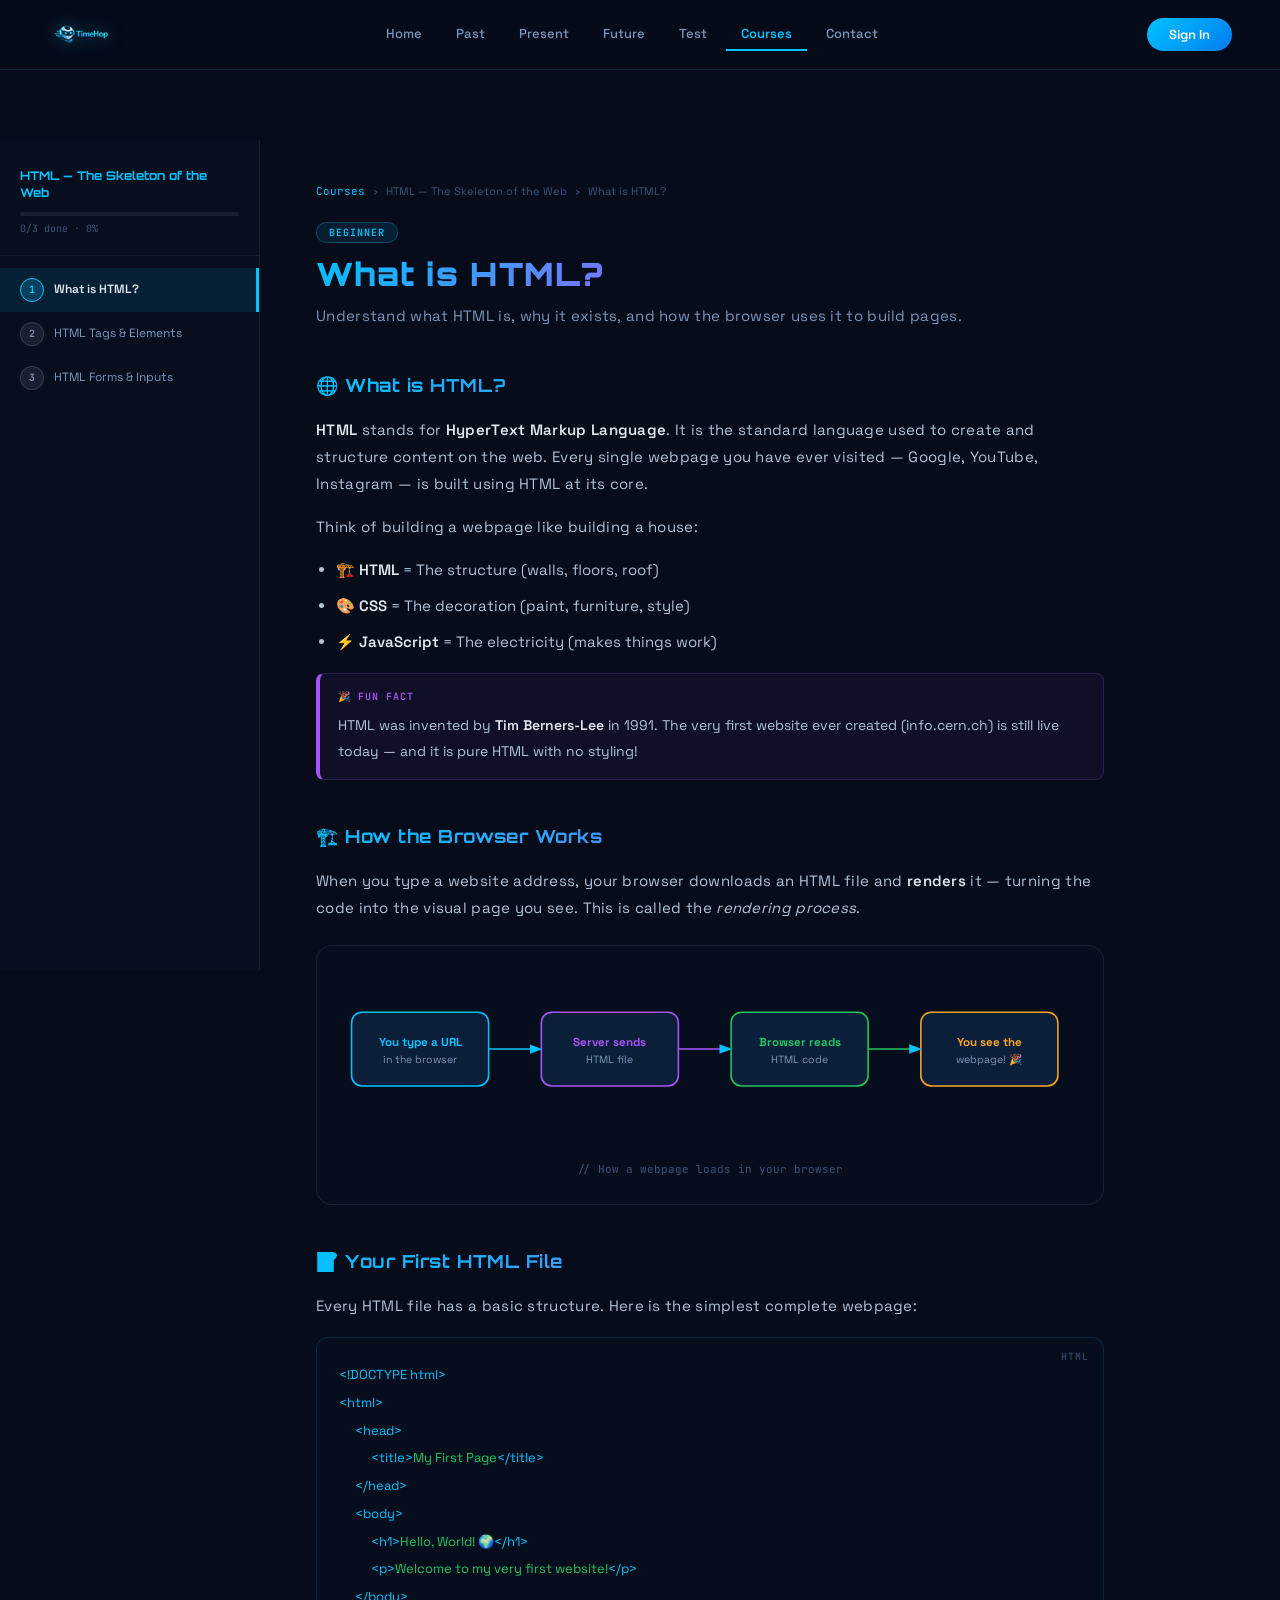
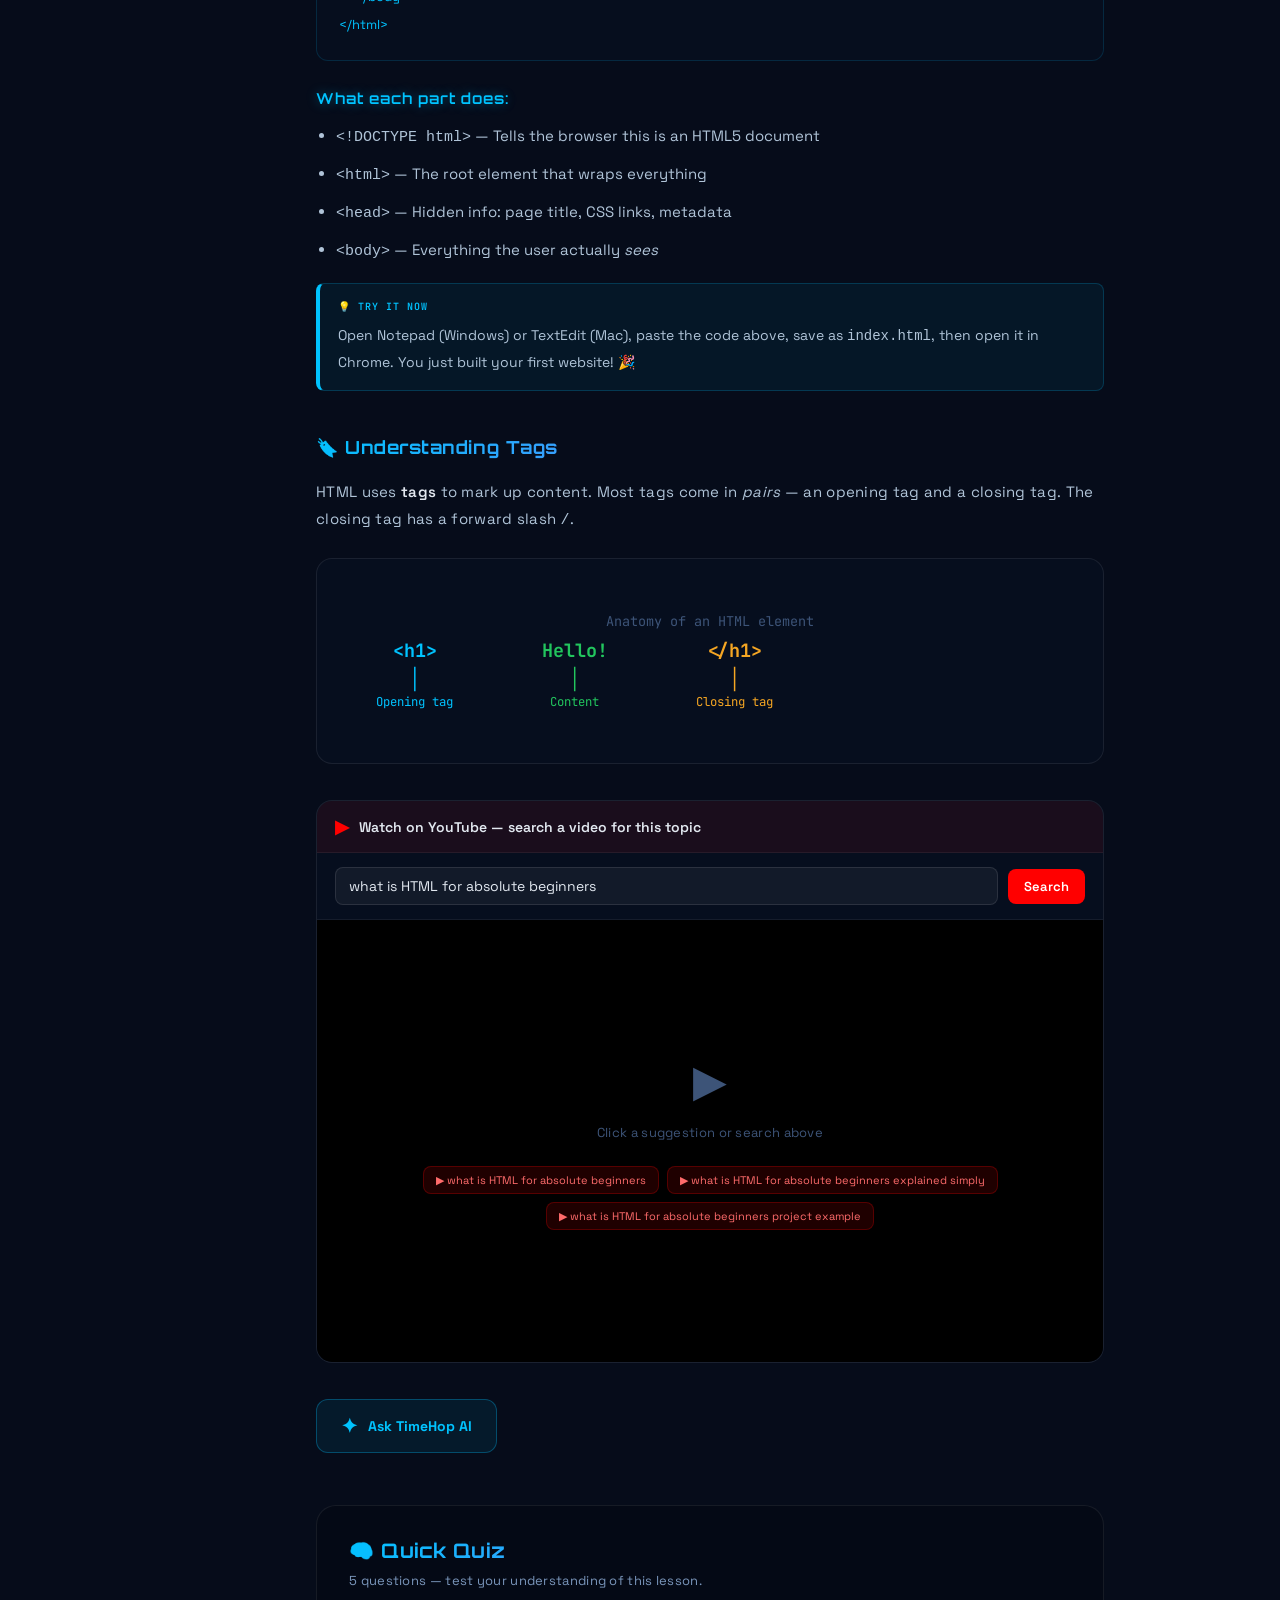
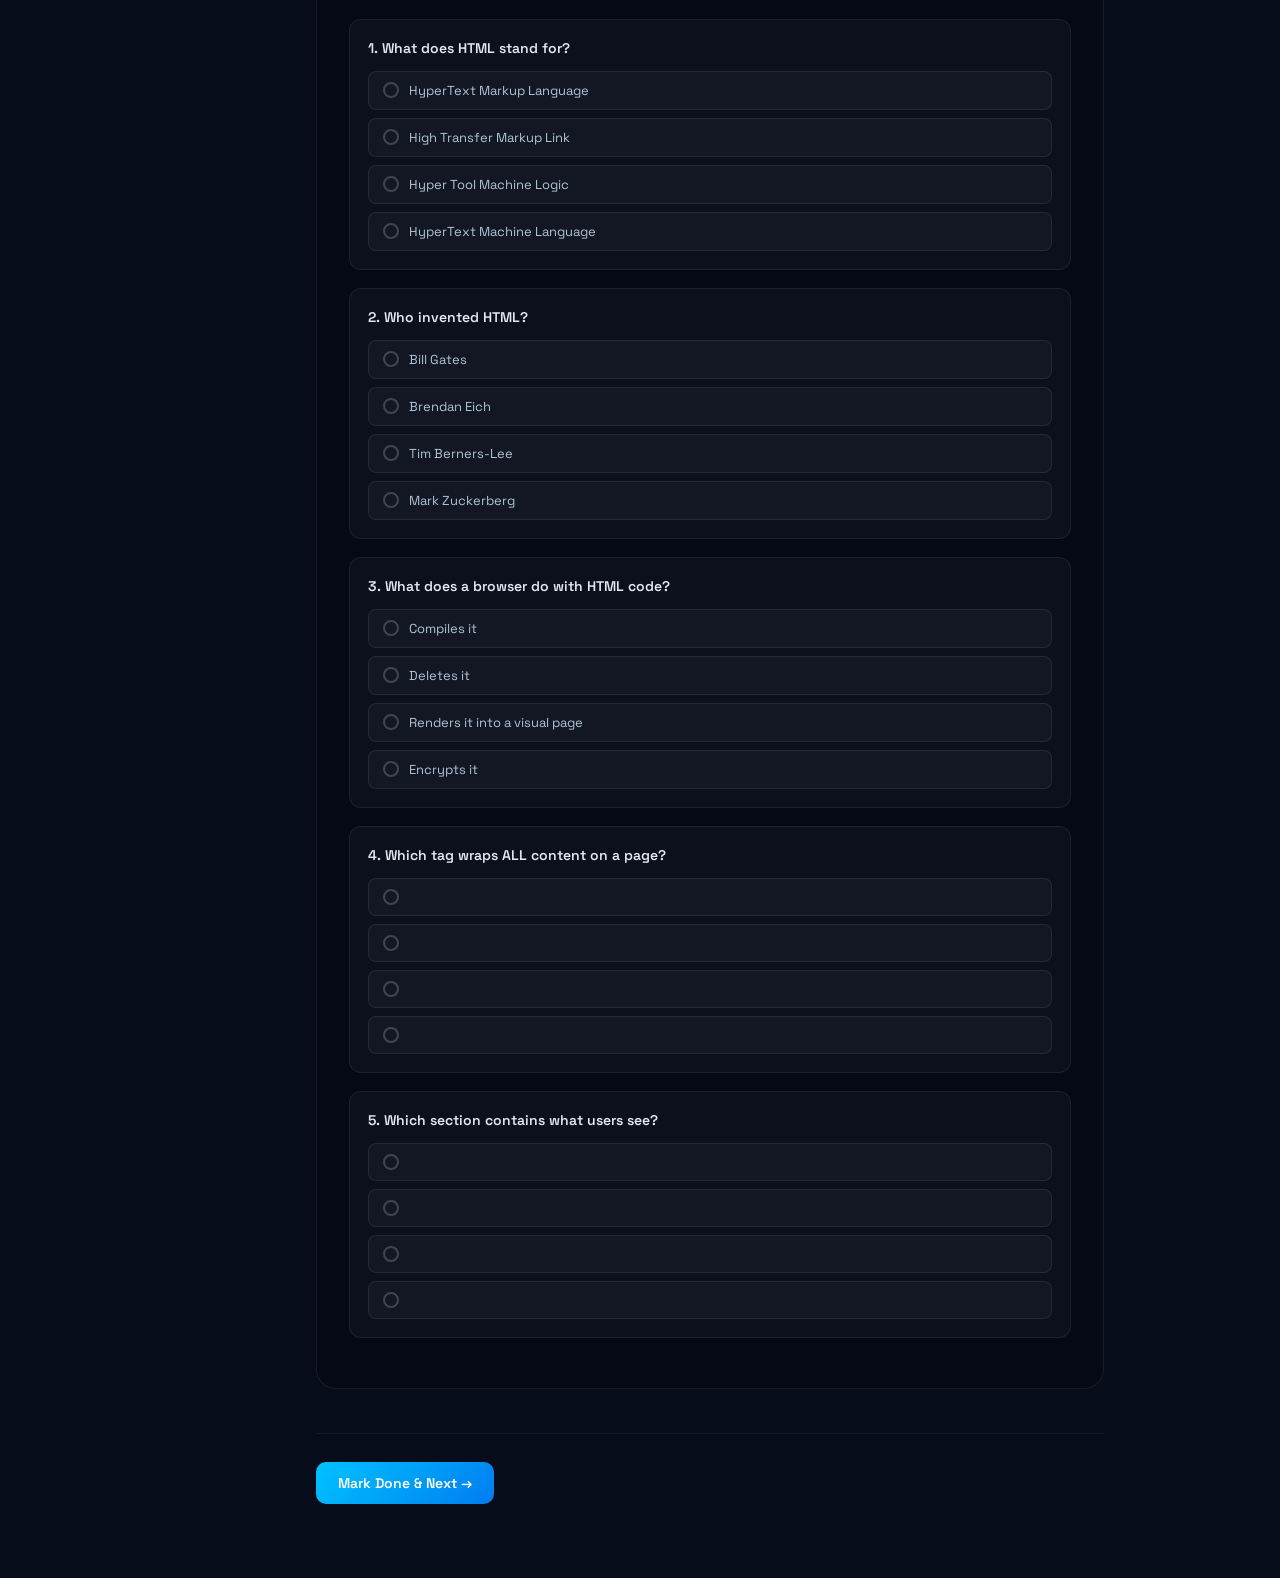
==== commit e5054fd3: "Update website" ====
--- a/detail.html
+++ b/detail.html
@@ -7,511 +7,153 @@
 <link rel="stylesheet" href="style.css">
 <link href="https://fonts.googleapis.com/css2?family=Orbitron:wght@400;500;700;900&family=Space+Grotesk:wght@300;400;500;600;700&family=JetBrains+Mono:wght@400;600&display=swap" rel="stylesheet">
 <style>
-/* ─── NAV ─── */
-nav {
-  position: fixed; top: 0; left: 0; right: 0;
-  height: 70px; z-index: 1000;
-  display: flex; align-items: center;
-  padding: 0 48px;
-  background: rgba(6,12,26,0.95);
-  backdrop-filter: blur(20px);
-  border-bottom: 1px solid rgba(0,195,255,0.10);
-}
-.logo { display: flex; align-items: center; gap: 10px; text-decoration: none; flex-shrink: 0; }
-.logo img { height: 46px; width: auto; filter: drop-shadow(0 0 8px rgba(0,195,255,0.55)); }
-.nav-links { list-style: none; display: flex; gap: 4px; margin: 0 auto; }
-.nav-links a {
-  display: block; padding: 7px 15px;
-  font-family: 'Space Grotesk', sans-serif;
-  font-size: 13px; font-weight: 500;
-  color: #7a96bb; text-decoration: none;
-  border-radius: 6px; transition: 0.2s;
-}
-.nav-links a:hover { color: #e2e8f0; background: rgba(255,255,255,0.06); }
-.nav-links a.active { color: #00c3ff; border-bottom: 2px solid #00c3ff; border-radius: 0; }
-.auth-area { display: flex; align-items: center; gap: 10px; }
-.signin-btn {
-  padding: 8px 22px; border-radius: 20px;
-  background: linear-gradient(135deg, #00c3ff, #007cf0);
-  color: white; border: none;
-  font-family: 'Space Grotesk', sans-serif;
-  font-size: 13px; font-weight: 600;
-  cursor: pointer; transition: 0.2s;
-}
-.signin-btn:hover { transform: translateY(-1px); box-shadow: 0 6px 20px rgba(0,195,255,0.4); }
-.avatar {
-  width: 38px; height: 38px; border-radius: 50%;
-  background: linear-gradient(135deg, #00c3ff, #007cf0);
-  display: flex; align-items: center; justify-content: center;
-  font-weight: 700; font-size: 15px; color: white; cursor: pointer;
-}
-.hidden { display: none !important; }
-.profile { cursor: pointer; }
-
-/* ─── LAYOUT ─── */
-.detail-wrapper {
-  display: grid;
-  grid-template-columns: 280px 1fr;
-  min-height: 100vh;
-  padding-top: 70px;
-}
-
-/* ─── SIDEBAR ─── */
-.sidebar {
-  background: rgba(8,16,32,0.97);
-  border-right: 1px solid rgba(255,255,255,0.06);
-  padding: 32px 0;
-  position: sticky; top: 70px;
-  height: calc(100vh - 70px);
-  overflow-y: auto;
-  scrollbar-width: thin;
-  scrollbar-color: rgba(0,195,255,0.2) transparent;
-}
-.sidebar-header {
-  padding: 0 24px 24px;
-  border-bottom: 1px solid rgba(255,255,255,0.06);
-  margin-bottom: 16px;
-}
-.sidebar-course-name {
-  font-family: 'Orbitron', sans-serif;
-  font-size: 13px; font-weight: 700;
-  color: #00c3ff; margin-bottom: 8px;
-}
-.sidebar-progress-bar {
-  height: 4px; background: rgba(255,255,255,0.07);
-  border-radius: 4px; overflow: hidden;
-}
-.sidebar-progress-fill {
-  height: 100%; background: linear-gradient(to right, #00c3ff, #a855f7);
-  border-radius: 4px; transition: width 0.4s ease;
-}
-.sidebar-progress-text {
-  font-family: 'JetBrains Mono', monospace;
-  font-size: 10px; color: #3d5478; margin-top: 6px;
-}
-.lesson-btn {
-  display: flex; align-items: center; gap: 12px;
-  width: 100%; padding: 11px 24px;
-  background: none; border: none;
-  text-align: left; cursor: pointer;
-  transition: background 0.2s;
-  font-family: 'Space Grotesk', sans-serif;
-}
-.lesson-btn:hover { background: rgba(0,195,255,0.06); }
-.lesson-btn.active { background: rgba(0,195,255,0.10); border-right: 3px solid #00c3ff; }
-.lesson-num {
-  width: 26px; height: 26px; border-radius: 50%; flex-shrink: 0;
-  background: rgba(255,255,255,0.07);
-  border: 1px solid rgba(255,255,255,0.12);
-  display: flex; align-items: center; justify-content: center;
-  font-family: 'JetBrains Mono', monospace; font-size: 10px; font-weight: 600;
-  color: #7a96bb;
-  transition: 0.2s;
-}
-.lesson-btn.active   .lesson-num { background: rgba(0,195,255,0.2); border-color: #00c3ff; color: #00c3ff; }
-.lesson-btn.done     .lesson-num { background: rgba(34,197,94,0.2);  border-color: #22c55e; color: #22c55e; }
-.lesson-btn.done     .lesson-num::after { content: '✓'; }
-.lesson-title {
-  font-size: 13px; color: #7a96bb; line-height: 1.4; flex: 1;
-}
-.lesson-btn.active .lesson-title { color: #e2e8f0; font-weight: 600; }
-
-/* ─── MAIN CONTENT ─── */
-.main-content {
-  padding: 48px 60px 80px;
-  max-width: 860px;
-}
-.breadcrumb {
-  font-family: 'JetBrains Mono', monospace;
-  font-size: 11px; color: #3d5478;
-  margin-bottom: 24px;
-  display: flex; align-items: center; gap: 8px;
-}
-.breadcrumb a { color: #00c3ff; text-decoration: none; }
-.breadcrumb a:hover { text-decoration: underline; }
-
-.lesson-header { margin-bottom: 32px; }
-.lesson-level-tag {
-  display: inline-block; margin-bottom: 12px;
-  padding: 3px 12px; border-radius: 10px;
-  font-family: 'JetBrains Mono', monospace;
-  font-size: 10px; font-weight: 600; text-transform: uppercase; letter-spacing: 0.1em;
-  background: rgba(0,195,255,0.1); color: #00c3ff;
-  border: 1px solid rgba(0,195,255,0.25);
-}
-.lesson-title-main {
-  font-family: 'Orbitron', sans-serif;
-  font-size: clamp(22px, 3vw, 36px); font-weight: 900;
-  color: #e2e8f0; margin-bottom: 12px; line-height: 1.2;
-}
-.lesson-subtitle {
-  font-family: 'Space Grotesk', sans-serif;
-  font-size: 16px; color: #7a96bb; line-height: 1.7;
-}
-
-/* ─── LESSON BODY ─── */
-.lesson-body {
-  font-family: 'Space Grotesk', sans-serif;
-  font-size: 15px; color: #b0c4d8; line-height: 1.85;
-}
-.lesson-body h2 {
-  font-family: 'Orbitron', sans-serif;
-  font-size: 18px; font-weight: 700; color: #e2e8f0;
-  margin: 36px 0 14px;
-}
-.lesson-body h3 {
-  font-family: 'Space Grotesk', sans-serif;
-  font-size: 15px; font-weight: 700; color: #00c3ff;
-  margin: 24px 0 10px;
-}
-.lesson-body p { margin-bottom: 16px; }
-.lesson-body ul, .lesson-body ol {
-  padding-left: 20px; margin-bottom: 16px;
-}
-.lesson-body li { margin-bottom: 8px; }
-.lesson-body strong { color: #e2e8f0; font-weight: 600; }
-
-/* CODE BLOCK */
-.code-block {
-  background: #060e1e;
-  border: 1px solid rgba(0,195,255,0.15);
-  border-radius: 12px;
-  padding: 24px;
-  margin: 20px 0;
-  overflow-x: auto;
-  position: relative;
-}
-.code-block::before {
-  content: attr(data-lang);
-  position: absolute; top: 10px; right: 16px;
-  font-family: 'JetBrains Mono', monospace;
-  font-size: 10px; color: #3d5478;
-  text-transform: uppercase; letter-spacing: 0.1em;
-}
-.code-block code {
-  font-family: 'JetBrains Mono', monospace;
-  font-size: 13px; line-height: 1.8;
-  color: #e2e8f0;
-  white-space: pre;
-}
-.code-block code .kw { color: #00c3ff; }   /* keyword */
-.code-block code .fn { color: #a855f7; }   /* function */
-.code-block code .str { color: #22c55e; }  /* string */
-.code-block code .cm { color: #3d5478; }   /* comment */
-.code-block code .nm { color: #f5a623; }   /* number */
-
-/* TIP BOX */
-.tip-box {
-  background: rgba(0,195,255,0.06);
-  border: 1px solid rgba(0,195,255,0.2);
-  border-left: 4px solid #00c3ff;
-  border-radius: 8px; padding: 16px 20px;
-  margin: 20px 0;
-  font-size: 14px;
-}
-.tip-box .tip-label {
-  font-family: 'JetBrains Mono', monospace;
-  font-size: 11px; color: #00c3ff; font-weight: 600;
-  text-transform: uppercase; letter-spacing: 0.1em;
-  margin-bottom: 6px;
-}
-.fun-box {
-  background: rgba(168,85,247,0.06);
-  border: 1px solid rgba(168,85,247,0.2);
-  border-left: 4px solid #a855f7;
-  border-radius: 8px; padding: 16px 20px;
-  margin: 20px 0; font-size: 14px;
-}
-.fun-box .tip-label { color: #a855f7; }
-.warn-box {
-  background: rgba(234,179,8,0.06);
-  border: 1px solid rgba(234,179,8,0.2);
-  border-left: 4px solid #eab308;
-  border-radius: 8px; padding: 16px 20px;
-  margin: 20px 0; font-size: 14px;
-}
-.warn-box .tip-label { color: #eab308; }
-
-/* ─── YOUTUBE EMBED ─── */
-.yt-section {
-  margin: 40px 0;
-  background: #060e1e;
-  border: 1px solid rgba(255,255,255,0.08);
-  border-radius: 16px;
-  overflow: hidden;
-}
-.yt-header {
-  padding: 16px 20px;
-  background: rgba(255,0,0,0.08);
-  border-bottom: 1px solid rgba(255,255,255,0.06);
-  display: flex; align-items: center; gap: 10px;
-  font-family: 'Space Grotesk', sans-serif;
-  font-size: 14px; font-weight: 600; color: #e2e8f0;
-}
-.yt-header .yt-icon { color: #ff0000; font-size: 20px; }
-.yt-search-bar {
-  padding: 16px 20px;
-  display: flex; gap: 10px; align-items: center;
-  border-bottom: 1px solid rgba(255,255,255,0.06);
-}
-.yt-search-input {
-  flex: 1; background: rgba(255,255,255,0.05);
-  border: 1px solid rgba(255,255,255,0.1); border-radius: 8px;
-  padding: 10px 14px;
-  font-family: 'Space Grotesk', sans-serif; font-size: 14px; color: #e2e8f0;
-  outline: none; transition: 0.2s;
-}
-.yt-search-input:focus { border-color: rgba(0,195,255,0.4); }
-.yt-search-btn {
-  padding: 10px 18px; border-radius: 8px;
-  background: #ff0000; border: none;
-  color: white; font-family: 'Space Grotesk', sans-serif;
-  font-size: 13px; font-weight: 600; cursor: pointer;
-  transition: 0.2s; white-space: nowrap;
-}
-.yt-search-btn:hover { background: #cc0000; }
-.yt-embed-frame {
-  position: relative; padding-bottom: 56.25%;
-  background: #000;
-}
-.yt-embed-frame iframe {
-  position: absolute; inset: 0; width: 100%; height: 100%;
-  border: none;
-}
-.yt-placeholder {
-  position: absolute; inset: 0;
-  display: flex; flex-direction: column;
-  align-items: center; justify-content: center;
-  gap: 12px; color: #3d5478;
-  font-family: 'Space Grotesk', sans-serif;
-}
-.yt-placeholder .ph-icon { font-size: 48px; }
-.yt-placeholder p { font-size: 14px; }
-
-/* ─── HELPER TOOLS BAR ─── */
-.helper-bar {
-  display: flex; gap: 12px; flex-wrap: wrap;
-  margin: 40px 0 0;
-}
-.helper-btn {
-  display: flex; align-items: center; gap: 8px;
-  padding: 11px 18px; border-radius: 10px;
-  border: 1px solid rgba(255,255,255,0.1);
-  background: rgba(255,255,255,0.04);
-  color: #b0c4d8;
-  font-family: 'Space Grotesk', sans-serif;
-  font-size: 13px; font-weight: 600;
-  cursor: pointer; transition: 0.2s;
-}
-.helper-btn:hover { transform: translateY(-2px); background: rgba(255,255,255,0.08); }
-.helper-btn.claude-btn {
-  background: rgba(168,85,247,0.12);
-  border-color: rgba(168,85,247,0.3); color: #a855f7;
-}
-.helper-btn.claude-btn:hover { background: rgba(168,85,247,0.2); }
-.helper-btn.gpt-btn {
-  background: rgba(0,229,160,0.08);
-  border-color: rgba(0,229,160,0.25); color: #00e5a0;
-}
-.helper-btn.gpt-btn:hover { background: rgba(0,229,160,0.15); }
-.helper-btn.yt-btn {
-  background: rgba(255,0,0,0.08);
-  border-color: rgba(255,0,0,0.25); color: #ff6b6b;
-}
-.helper-btn.yt-btn:hover { background: rgba(255,0,0,0.15); }
-
-/* ─── CLAUDE CHAT PANEL ─── */
-.claude-panel {
-  position: fixed; right: 0; top: 70px; bottom: 0;
-  width: 380px;
-  background: #080f20;
-  border-left: 1px solid rgba(168,85,247,0.2);
-  display: flex; flex-direction: column;
-  z-index: 900;
-  transform: translateX(100%);
-  transition: transform 0.35s cubic-bezier(0.4,0,0.2,1);
-  box-shadow: -8px 0 40px rgba(0,0,0,0.5);
-}
-.claude-panel.open { transform: translateX(0); }
-.claude-panel-header {
-  display: flex; align-items: center; justify-content: space-between;
-  padding: 16px 20px;
-  background: rgba(168,85,247,0.1);
-  border-bottom: 1px solid rgba(168,85,247,0.2);
-}
-.claude-panel-title {
-  display: flex; align-items: center; gap: 10px;
-  font-family: 'Orbitron', sans-serif; font-size: 14px; font-weight: 700;
-  color: #a855f7;
-}
-.claude-status {
-  width: 8px; height: 8px; border-radius: 50%;
-  background: #22c55e; box-shadow: 0 0 8px #22c55e;
-  animation: pulse 2s infinite;
-}
-@keyframes pulse { 0%,100%{opacity:1;} 50%{opacity:0.5;} }
-.claude-close {
-  background: none; border: none; color: #7a96bb;
-  cursor: pointer; font-size: 20px; line-height: 1;
-  transition: color 0.2s;
-}
-.claude-close:hover { color: #e2e8f0; }
-.claude-messages {
-  flex: 1; overflow-y: auto; padding: 20px;
-  display: flex; flex-direction: column; gap: 14px;
-  scrollbar-width: thin; scrollbar-color: rgba(168,85,247,0.2) transparent;
-}
-.msg {
-  max-width: 90%; border-radius: 12px;
-  padding: 10px 14px;
-  font-family: 'Space Grotesk', sans-serif; font-size: 13px; line-height: 1.6;
-}
-.msg.user {
-  align-self: flex-end;
-  background: rgba(0,195,255,0.15); border: 1px solid rgba(0,195,255,0.25);
-  color: #e2e8f0;
-}
-.msg.ai {
-  align-self: flex-start;
-  background: rgba(168,85,247,0.12); border: 1px solid rgba(168,85,247,0.2);
-  color: #d0b4f5;
-}
-.msg.typing {
-  align-self: flex-start;
-  background: rgba(168,85,247,0.12); border: 1px solid rgba(168,85,247,0.2);
-  color: #a855f7; font-style: italic; font-size: 12px;
-}
-.claude-input-area {
-  padding: 16px;
-  border-top: 1px solid rgba(168,85,247,0.15);
-  display: flex; gap: 10px; align-items: flex-end;
-}
-.claude-textarea {
-  flex: 1;
-  background: rgba(255,255,255,0.05);
-  border: 1px solid rgba(168,85,247,0.2); border-radius: 10px;
-  padding: 10px 14px; resize: none;
-  font-family: 'Space Grotesk', sans-serif; font-size: 13px; color: #e2e8f0;
-  outline: none; min-height: 40px; max-height: 120px;
-  transition: border-color 0.2s;
-}
-.claude-textarea:focus { border-color: rgba(168,85,247,0.5); }
-.claude-textarea::placeholder { color: #3d5478; }
-.claude-send {
-  width: 40px; height: 40px; border-radius: 10px;
-  background: linear-gradient(135deg, #a855f7, #7c3aed);
-  border: none; color: white; cursor: pointer;
-  font-size: 16px; display: flex; align-items: center; justify-content: center;
-  transition: 0.2s; flex-shrink: 0;
-}
-.claude-send:hover { transform: scale(1.05); box-shadow: 0 4px 16px rgba(168,85,247,0.4); }
-.claude-disclaimer {
-  padding: 6px 16px 8px;
-  font-family: 'JetBrains Mono', monospace;
-  font-size: 9px; color: #3d5478; text-align: center;
-}
-
-/* ─── LESSON NAV BUTTONS ─── */
-.lesson-nav {
-  display: flex; gap: 12px; margin-top: 48px;
-  padding-top: 32px; border-top: 1px solid rgba(255,255,255,0.06);
-}
-.lesson-nav-btn {
-  padding: 12px 24px; border-radius: 10px;
-  font-family: 'Space Grotesk', sans-serif; font-size: 14px; font-weight: 600;
-  cursor: pointer; border: none; transition: 0.2s; text-decoration: none;
-  display: flex; align-items: center; gap: 8px;
-}
-.lesson-nav-btn.prev {
-  background: rgba(255,255,255,0.06); color: #7a96bb;
-  border: 1px solid rgba(255,255,255,0.1);
-}
-.lesson-nav-btn.prev:hover { background: rgba(255,255,255,0.1); color: #e2e8f0; }
-.lesson-nav-btn.next {
-  background: linear-gradient(135deg, #00c3ff, #007cf0); color: white;
-}
-.lesson-nav-btn.next:hover { box-shadow: 0 6px 20px rgba(0,195,255,0.4); transform: translateY(-2px); }
-.lesson-nav-btn.complete {
-  background: linear-gradient(135deg, #22c55e, #16a34a); color: white;
-}
-.lesson-nav-btn.complete:hover { box-shadow: 0 6px 20px rgba(34,197,94,0.4); transform: translateY(-2px); }
-
-/* ─── QUIZ SECTION ─── */
-.quiz-section {
-  margin-top: 56px;
-  background: rgba(0,0,0,0.2);
-  border: 1px solid rgba(255,255,255,0.07);
-  border-radius: 20px; padding: 36px;
-}
-.quiz-section h2 {
-  font-family: 'Orbitron', sans-serif;
-  font-size: 20px; font-weight: 700; color: #e2e8f0;
-  margin-bottom: 6px;
-}
-.quiz-section .quiz-subtitle {
-  font-family: 'Space Grotesk', sans-serif;
-  font-size: 14px; color: #7a96bb; margin-bottom: 28px;
-}
-.quiz-q {
-  background: rgba(255,255,255,0.03);
-  border: 1px solid rgba(255,255,255,0.07);
-  border-radius: 12px; padding: 20px;
-  margin-bottom: 20px;
-}
-.quiz-q-text {
-  font-family: 'Space Grotesk', sans-serif;
-  font-size: 14px; font-weight: 600; color: #e2e8f0;
-  margin-bottom: 14px; line-height: 1.5;
-}
-.quiz-options { display: flex; flex-direction: column; gap: 8px; }
-.quiz-opt {
-  display: flex; align-items: center; gap: 10px;
-  padding: 10px 14px; border-radius: 8px;
-  background: rgba(255,255,255,0.03);
-  border: 1px solid rgba(255,255,255,0.08);
-  cursor: pointer; transition: 0.2s;
-  font-family: 'Space Grotesk', sans-serif;
-  font-size: 13px; color: #b0c4d8;
-}
-.quiz-opt:hover { background: rgba(0,195,255,0.08); border-color: rgba(0,195,255,0.3); color: #e2e8f0; }
-.quiz-opt.selected { background: rgba(0,195,255,0.12); border-color: #00c3ff; color: #e2e8f0; }
-.quiz-opt.correct  { background: rgba(34,197,94,0.12);  border-color: #22c55e; color: #22c55e; }
-.quiz-opt.wrong    { background: rgba(239,68,68,0.12);   border-color: #ef4444; color: #ef4444; }
-.quiz-opt input[type=radio] { display: none; }
-.opt-dot {
-  width: 16px; height: 16px; border-radius: 50%; flex-shrink: 0;
-  border: 2px solid rgba(255,255,255,0.2);
-  display: flex; align-items: center; justify-content: center;
-  transition: 0.2s;
-}
-.quiz-opt.selected .opt-dot { border-color: #00c3ff; background: #00c3ff; }
-.quiz-opt.correct  .opt-dot { border-color: #22c55e; background: #22c55e; }
-.quiz-opt.wrong    .opt-dot { border-color: #ef4444; background: #ef4444; }
-.quiz-submit-btn {
-  padding: 14px 32px; border-radius: 10px;
-  background: linear-gradient(135deg, #00c3ff, #007cf0);
-  border: none; color: white;
-  font-family: 'Space Grotesk', sans-serif; font-size: 14px; font-weight: 700;
-  cursor: pointer; transition: 0.2s; margin-top: 10px;
-}
-.quiz-submit-btn:hover { transform: translateY(-2px); box-shadow: 0 8px 24px rgba(0,195,255,0.4); }
-.quiz-result {
-  margin-top: 24px; padding: 20px; border-radius: 12px;
-  background: rgba(0,195,255,0.06); border: 1px solid rgba(0,195,255,0.2);
-  font-family: 'Space Grotesk', sans-serif; font-size: 15px; color: #e2e8f0;
-  display: none;
-}
-.quiz-result .score { font-family: 'Orbitron', sans-serif; font-size: 28px; font-weight: 900; color: #00c3ff; }
+nav { position:fixed;top:0;left:0;right:0;height:70px;z-index:1000;display:flex;align-items:center;padding:0 48px;background:rgba(6,12,26,0.95);backdrop-filter:blur(20px);border-bottom:1px solid rgba(0,195,255,0.10); }
+.logo{display:flex;align-items:center;gap:10px;text-decoration:none;flex-shrink:0;}
+.logo img{height:46px;width:auto;filter:drop-shadow(0 0 8px rgba(0,195,255,0.55));}
+.nav-links{list-style:none;display:flex;gap:4px;margin:0 auto;}
+.nav-links a{display:block;padding:7px 15px;font-family:'Space Grotesk',sans-serif;font-size:13px;font-weight:500;color:#7a96bb;text-decoration:none;border-radius:6px;transition:0.2s;}
+.nav-links a:hover{color:#e2e8f0;background:rgba(255,255,255,0.06);}
+.nav-links a.active{color:#00c3ff;border-bottom:2px solid #00c3ff;border-radius:0;}
+.auth-area{display:flex;align-items:center;gap:10px;}
+.signin-btn{padding:8px 22px;border-radius:20px;background:linear-gradient(135deg,#00c3ff,#007cf0);color:white;border:none;font-family:'Space Grotesk',sans-serif;font-size:13px;font-weight:600;cursor:pointer;transition:0.2s;}
+.signin-btn:hover{transform:translateY(-1px);box-shadow:0 6px 20px rgba(0,195,255,0.4);}
+.avatar{width:38px;height:38px;border-radius:50%;background:linear-gradient(135deg,#00c3ff,#007cf0);display:flex;align-items:center;justify-content:center;font-weight:700;font-size:15px;color:white;cursor:pointer;}
+.hidden{display:none !important;}
+.profile{cursor:pointer;}
+
+.detail-wrapper{display:grid;grid-template-columns:260px 1fr;min-height:100vh;padding-top:70px;}
+
+/* SIDEBAR */
+.sidebar{background:rgba(8,16,32,0.97);border-right:1px solid rgba(255,255,255,0.06);padding:28px 0;position:sticky;top:70px;height:calc(100vh - 70px);overflow-y:auto;scrollbar-width:thin;scrollbar-color:rgba(0,195,255,0.2) transparent;}
+.sidebar-header{padding:0 20px 20px;border-bottom:1px solid rgba(255,255,255,0.06);margin-bottom:12px;}
+.sidebar-course-name{font-family:'Orbitron',sans-serif;font-size:12px;font-weight:700;color:#00c3ff;margin-bottom:10px;line-height:1.4;}
+.sidebar-progress-bar{height:4px;background:rgba(255,255,255,0.07);border-radius:4px;overflow:hidden;}
+.sidebar-progress-fill{height:100%;background:linear-gradient(to right,#00c3ff,#a855f7);border-radius:4px;transition:width 0.4s ease;}
+.sidebar-progress-text{font-family:'JetBrains Mono',monospace;font-size:10px;color:#3d5478;margin-top:6px;}
+.lesson-btn{display:flex;align-items:center;gap:10px;width:100%;padding:10px 20px;background:none;border:none;text-align:left;cursor:pointer;transition:background 0.2s;font-family:'Space Grotesk',sans-serif;}
+.lesson-btn:hover{background:rgba(0,195,255,0.06);}
+.lesson-btn.active{background:rgba(0,195,255,0.10);border-right:3px solid #00c3ff;}
+.lesson-num{width:24px;height:24px;border-radius:50%;flex-shrink:0;background:rgba(255,255,255,0.07);border:1px solid rgba(255,255,255,0.12);display:flex;align-items:center;justify-content:center;font-family:'JetBrains Mono',monospace;font-size:10px;font-weight:600;color:#7a96bb;transition:0.2s;}
+.lesson-btn.active .lesson-num{background:rgba(0,195,255,0.2);border-color:#00c3ff;color:#00c3ff;}
+.lesson-btn.done  .lesson-num{background:rgba(34,197,94,0.2);border-color:#22c55e;color:#22c55e;}
+.lesson-title-side{font-size:12px;color:#7a96bb;line-height:1.4;flex:1;}
+.lesson-btn.active .lesson-title-side{color:#e2e8f0;font-weight:600;}
+
+/* MAIN */
+.main-content{padding:44px 56px 80px;max-width:900px;}
+.breadcrumb{font-family:'JetBrains Mono',monospace;font-size:11px;color:#3d5478;margin-bottom:22px;display:flex;align-items:center;gap:8px;}
+.breadcrumb a{color:#00c3ff;text-decoration:none;}
+.lesson-level-tag{display:inline-block;margin-bottom:12px;padding:3px 12px;border-radius:10px;font-family:'JetBrains Mono',monospace;font-size:10px;font-weight:600;text-transform:uppercase;letter-spacing:0.1em;background:rgba(0,195,255,0.1);color:#00c3ff;border:1px solid rgba(0,195,255,0.25);}
+.lesson-title-main{font-family:'Orbitron',sans-serif;font-size:clamp(20px,3vw,32px);font-weight:900;color:#e2e8f0;margin-bottom:10px;line-height:1.2;}
+.lesson-subtitle{font-family:'Space Grotesk',sans-serif;font-size:15px;color:#7a96bb;line-height:1.7;margin-bottom:0;}
+
+/* LESSON BODY */
+.lesson-body{font-family:'Space Grotesk',sans-serif;font-size:15px;color:#b0c4d8;line-height:1.85;margin-top:32px;}
+.lesson-body h2{font-family:'Orbitron',sans-serif;font-size:18px;font-weight:700;color:#e2e8f0;margin:40px 0 14px;}
+.lesson-body h3{font-family:'Space Grotesk',sans-serif;font-size:15px;font-weight:700;color:#00c3ff;margin:24px 0 10px;}
+.lesson-body p{margin-bottom:16px;}
+.lesson-body ul,
+.lesson-body ol{padding-left:20px;margin-bottom:16px;}
+.lesson-body li{margin-bottom:8px;}
+.lesson-body strong{color:#e2e8f0;font-weight:600;}
+
+.code-block{background:#060e1e;border:1px solid rgba(0,195,255,0.15);border-radius:12px;padding:22px;margin:18px 0;overflow-x:auto;position:relative;}
+.code-block::before{content:attr(data-lang);position:absolute;top:10px;right:14px;font-family:'JetBrains Mono',monospace;font-size:10px;color:#3d5478;text-transform:uppercase;letter-spacing:0.1em;}
+.code-block code{font-family:'JetBrains Mono',monospace;font-size:13px;line-height:1.8;color:#e2e8f0;white-space:pre;}
+.code-block code .kw{color:#00c3ff;}
+.code-block code .fn{color:#a855f7;}
+.code-block code .str{color:#22c55e;}
+.code-block code .cm{color:#3d5478;}
+.code-block code .nm{color:#f5a623;}
+
+.tip-box{background:rgba(0,195,255,0.06);border:1px solid rgba(0,195,255,0.2);border-left:4px solid #00c3ff;border-radius:8px;padding:14px 18px;margin:18px 0;font-size:14px;}
+.fun-box{background:rgba(168,85,247,0.06);border:1px solid rgba(168,85,247,0.2);border-left:4px solid #a855f7;border-radius:8px;padding:14px 18px;margin:18px 0;font-size:14px;}
+.warn-box{background:rgba(234,179,8,0.06);border:1px solid rgba(234,179,8,0.2);border-left:4px solid #eab308;border-radius:8px;padding:14px 18px;margin:18px 0;font-size:14px;}
+.tip-label{font-family:'JetBrains Mono',monospace;font-size:10px;font-weight:600;text-transform:uppercase;letter-spacing:0.1em;margin-bottom:6px;}
+.tip-box .tip-label{color:#00c3ff;}
+.fun-box .tip-label{color:#a855f7;}
+.warn-box .tip-label{color:#eab308;}
+
+/* SVG diagram container */
+.diagram-box{background:#060e1e;border:1px solid rgba(255,255,255,0.08);border-radius:16px;padding:24px;margin:24px 0;text-align:center;overflow:hidden;}
+.diagram-box svg{max-width:100%;height:auto;}
+.diagram-caption{font-family:'JetBrains Mono',monospace;font-size:11px;color:#3d5478;margin-top:12px;text-align:center;}
+
+/* YT */
+.yt-section{margin:36px 0;background:#060e1e;border:1px solid rgba(255,255,255,0.08);border-radius:16px;overflow:hidden;}
+.yt-header{padding:14px 18px;background:rgba(255,0,0,0.08);border-bottom:1px solid rgba(255,255,255,0.06);display:flex;align-items:center;gap:10px;font-family:'Space Grotesk',sans-serif;font-size:14px;font-weight:600;color:#e2e8f0;}
+.yt-icon{color:#ff0000;font-size:18px;}
+.yt-search-bar{padding:14px 18px;display:flex;gap:10px;align-items:center;border-bottom:1px solid rgba(255,255,255,0.06);}
+.yt-search-input{flex:1;background:rgba(255,255,255,0.05);border:1px solid rgba(255,255,255,0.1);border-radius:8px;padding:9px 13px;font-family:'Space Grotesk',sans-serif;font-size:14px;color:#e2e8f0;outline:none;transition:0.2s;}
+.yt-search-input:focus{border-color:rgba(0,195,255,0.4);}
+.yt-search-btn{padding:9px 16px;border-radius:8px;background:#ff0000;border:none;color:white;font-family:'Space Grotesk',sans-serif;font-size:13px;font-weight:600;cursor:pointer;transition:0.2s;}
+.yt-search-btn:hover{background:#cc0000;}
+.yt-embed-frame{position:relative;padding-bottom:56.25%;background:#000;}
+.yt-embed-frame iframe{position:absolute;inset:0;width:100%;height:100%;border:none;}
+.yt-placeholder{position:absolute;inset:0;display:flex;flex-direction:column;align-items:center;justify-content:center;gap:12px;color:#3d5478;font-family:'Space Grotesk',sans-serif;}
+.yt-placeholder .ph-icon{font-size:44px;}
+.yt-placeholder p{font-size:13px;}
+#ytSuggestions button{padding:6px 12px;border-radius:8px;background:rgba(255,0,0,0.12);border:1px solid rgba(255,0,0,0.25);color:#ff6b6b;font-family:'Space Grotesk',sans-serif;font-size:11px;cursor:pointer;transition:0.2s;}
+#ytSuggestions button:hover{background:rgba(255,0,0,0.22);}
+
+/* ASK TIMEHOP BUTTON */
+.ask-bar{display:flex;gap:12px;flex-wrap:wrap;margin:32px 0;}
+.ask-timehop-btn{display:flex;align-items:center;gap:10px;padding:13px 24px;border-radius:12px;border:1px solid rgba(0,195,255,0.3);background:rgba(0,195,255,0.08);color:#00c3ff;font-family:'Space Grotesk',sans-serif;font-size:14px;font-weight:700;cursor:pointer;transition:0.2s;}
+.ask-timehop-btn:hover{background:rgba(0,195,255,0.16);transform:translateY(-2px);box-shadow:0 8px 24px rgba(0,195,255,0.2);}
+.ask-timehop-btn .btn-icon{font-size:20px;}
+
+/* PREMIUM MODAL */
+.premium-modal-bg{position:fixed;inset:0;z-index:9999;background:rgba(6,12,26,0.88);backdrop-filter:blur(14px);display:flex;align-items:center;justify-content:center;}
+.premium-modal-box{background:linear-gradient(135deg,#0c1429,#0a1020);border:1px solid rgba(0,195,255,0.25);border-radius:24px;padding:48px 40px;max-width:440px;width:90%;text-align:center;position:relative;box-shadow:0 0 80px rgba(0,195,255,0.12);}
+.pm-glow{position:absolute;top:-40px;left:50%;transform:translateX(-50%);width:120px;height:120px;background:radial-gradient(circle,rgba(0,195,255,0.3),transparent 70%);pointer-events:none;}
+.pm-icon{font-size:56px;margin-bottom:16px;display:block;}
+.pm-title{font-family:'Orbitron',sans-serif;font-size:22px;font-weight:900;background:linear-gradient(135deg,#00c3ff,#a855f7);-webkit-background-clip:text;-webkit-text-fill-color:transparent;background-clip:text;margin-bottom:8px;}
+.pm-sub{font-family:'Space Grotesk',sans-serif;font-size:14px;color:#7a96bb;line-height:1.7;margin-bottom:28px;}
+.pm-features{display:grid;grid-template-columns:1fr 1fr;gap:10px;margin-bottom:28px;text-align:left;}
+.pm-feat{display:flex;align-items:center;gap:8px;font-family:'Space Grotesk',sans-serif;font-size:13px;color:#b0c4d8;background:rgba(255,255,255,0.03);border-radius:8px;padding:8px 12px;border:1px solid rgba(255,255,255,0.06);}
+.pm-feat .feat-icon{font-size:16px;flex-shrink:0;}
+.pm-btns{display:flex;gap:12px;}
+.pm-btn-upgrade{flex:1;padding:14px;border-radius:12px;background:linear-gradient(135deg,#00c3ff,#007cf0);color:#fff;border:none;cursor:pointer;font-family:'Space Grotesk',sans-serif;font-size:14px;font-weight:700;transition:0.2s;}
+.pm-btn-upgrade:hover{box-shadow:0 8px 24px rgba(0,195,255,0.4);transform:translateY(-2px);}
+.pm-btn-close{flex:1;padding:14px;border-radius:12px;background:rgba(255,255,255,0.05);color:#7a96bb;border:1px solid rgba(255,255,255,0.1);cursor:pointer;font-family:'Space Grotesk',sans-serif;font-size:14px;font-weight:600;transition:0.2s;}
+.pm-btn-close:hover{background:rgba(255,255,255,0.09);}
+
+/* QUIZ */
+.quiz-section{margin-top:52px;background:rgba(0,0,0,0.18);border:1px solid rgba(255,255,255,0.07);border-radius:20px;padding:32px;}
+.quiz-section h2{font-family:'Orbitron',sans-serif;font-size:20px;font-weight:700;color:#e2e8f0;margin-bottom:6px;}
+.quiz-subtitle{font-family:'Space Grotesk',sans-serif;font-size:13px;color:#7a96bb;margin-bottom:26px;}
+.quiz-q{background:rgba(255,255,255,0.03);border:1px solid rgba(255,255,255,0.07);border-radius:12px;padding:18px;margin-bottom:18px;}
+.quiz-q-text{font-family:'Space Grotesk',sans-serif;font-size:14px;font-weight:600;color:#e2e8f0;margin-bottom:12px;line-height:1.5;}
+.quiz-options{display:flex;flex-direction:column;gap:8px;}
+.quiz-opt{display:flex;align-items:center;gap:10px;padding:10px 14px;border-radius:8px;background:rgba(255,255,255,0.03);border:1px solid rgba(255,255,255,0.08);cursor:pointer;transition:0.2s;font-family:'Space Grotesk',sans-serif;font-size:13px;color:#b0c4d8;user-select:none;}
+.quiz-opt:hover{background:rgba(0,195,255,0.08);border-color:rgba(0,195,255,0.3);color:#e2e8f0;}
+.quiz-opt.selected{background:rgba(0,195,255,0.12);border-color:#00c3ff;color:#e2e8f0;}
+.quiz-opt.correct{background:rgba(34,197,94,0.12);border-color:#22c55e;color:#22c55e;}
+.quiz-opt.wrong{background:rgba(239,68,68,0.12);border-color:#ef4444;color:#ef4444;}
+.opt-dot{width:16px;height:16px;border-radius:50%;flex-shrink:0;border:2px solid rgba(255,255,255,0.2);transition:0.2s;}
+.quiz-opt.selected .opt-dot{border-color:#00c3ff;background:#00c3ff;}
+.quiz-opt.correct  .opt-dot{border-color:#22c55e;background:#22c55e;}
+.quiz-opt.wrong    .opt-dot{border-color:#ef4444;background:#ef4444;}
+.quiz-submit-btn{padding:13px 30px;border-radius:10px;background:linear-gradient(135deg,#00c3ff,#007cf0);border:none;color:white;font-family:'Space Grotesk',sans-serif;font-size:14px;font-weight:700;cursor:pointer;transition:0.2s;margin-top:8px;}
+.quiz-submit-btn:hover{transform:translateY(-2px);box-shadow:0 8px 24px rgba(0,195,255,0.4);}
+.quiz-result{margin-top:22px;padding:20px;border-radius:12px;background:rgba(0,195,255,0.06);border:1px solid rgba(0,195,255,0.2);font-family:'Space Grotesk',sans-serif;font-size:15px;color:#e2e8f0;display:none;}
+.quiz-result .score{font-family:'Orbitron',sans-serif;font-size:30px;font-weight:900;color:#00c3ff;}
+
+/* LESSON NAV */
+.lesson-nav{display:flex;gap:12px;margin-top:44px;padding-top:28px;border-top:1px solid rgba(255,255,255,0.06);}
+.lesson-nav-btn{padding:12px 22px;border-radius:10px;font-family:'Space Grotesk',sans-serif;font-size:14px;font-weight:600;cursor:pointer;border:none;transition:0.2s;display:flex;align-items:center;gap:8px;}
+.lesson-nav-btn.prev{background:rgba(255,255,255,0.06);color:#7a96bb;border:1px solid rgba(255,255,255,0.1);}
+.lesson-nav-btn.prev:hover{background:rgba(255,255,255,0.1);color:#e2e8f0;}
+.lesson-nav-btn.next{background:linear-gradient(135deg,#00c3ff,#007cf0);color:white;}
+.lesson-nav-btn.next:hover{box-shadow:0 6px 20px rgba(0,195,255,0.4);transform:translateY(-2px);}
+.lesson-nav-btn.complete{background:linear-gradient(135deg,#22c55e,#16a34a);color:white;}
+.lesson-nav-btn.complete:hover{box-shadow:0 6px 20px rgba(34,197,94,0.4);transform:translateY(-2px);}
 </style>
 </head>
-
 <body>
 
-<!-- NAVBAR -->
 <nav>
-  <a href="index.html" class="logo">
-    <img src="nav.png" alt="TimeHop Logo">
-  </a>
+  <a href="index.html" class="logo"><img src="nav.png" alt="TimeHop Logo"></a>
   <ul class="nav-links">
     <li><a href="index.html">Home</a></li>
     <li><a href="past.html">Past</a></li>
@@ -523,82 +165,44 @@
   </ul>
   <div class="auth-area">
     <button id="signinBtn" class="signin-btn">Sign In</button>
-    <div class="profile hidden" id="profileBox">
-      <div class="avatar" id="avatarLetter"></div>
-    </div>
+    <div class="profile hidden" id="profileBox"><div class="avatar" id="avatarLetter"></div></div>
   </div>
 </nav>
 
-<!-- CLAUDE AI PANEL -->
-<div class="claude-panel" id="claudePanel">
-  <div class="claude-panel-header">
-    <div class="claude-panel-title">
-      <div class="claude-status"></div>
-      ✦ Claude AI Tutor
-    </div>
-    <button class="claude-close" id="claudeClose">✕</button>
-  </div>
-  <div class="claude-messages" id="claudeMessages">
-    <div class="msg ai">👋 Hi! I'm your AI tutor. Ask me anything about this lesson — I'll explain it in the simplest way possible!</div>
-  </div>
-  <div class="claude-input-area">
-    <textarea class="claude-textarea" id="claudeInput" placeholder="Ask anything about this lesson..." rows="1"></textarea>
-    <button class="claude-send" id="claudeSend">➤</button>
-  </div>
-  <div class="claude-disclaimer">Powered by Claude · Stay on topic for best results</div>
-</div>
-
-<!-- MAIN LAYOUT -->
 <div class="detail-wrapper">
-
-  <!-- SIDEBAR -->
   <aside class="sidebar" id="sidebar"></aside>
-
-  <!-- CONTENT -->
   <main class="main-content">
     <div class="breadcrumb">
-      <a href="courses.html">Courses</a>
-      <span>›</span>
-      <span id="breadCourse">Course</span>
-      <span>›</span>
+      <a href="courses.html">Courses</a><span>›</span>
+      <span id="breadCourse">Course</span><span>›</span>
       <span id="breadLesson">Lesson</span>
     </div>
-
-    <div class="lesson-header">
-      <div class="lesson-level-tag" id="lessonTag">Beginner</div>
-      <h1 class="lesson-title-main" id="lessonTitle">Loading...</h1>
-      <p class="lesson-subtitle" id="lessonSubtitle"></p>
-    </div>
-
+    <div class="lesson-level-tag" id="lessonTag">Beginner</div>
+    <h1 class="lesson-title-main" id="lessonTitle">Loading...</h1>
+    <p class="lesson-subtitle" id="lessonSubtitle"></p>
     <div class="lesson-body" id="lessonBody"></div>
 
-    <!-- YOUTUBE EMBED -->
+    <!-- YOUTUBE -->
     <div class="yt-section">
-      <div class="yt-header">
-        <span class="yt-icon">▶</span>
-        Watch on YouTube — Search a video for this topic
-      </div>
+      <div class="yt-header"><span class="yt-icon">▶</span> Watch on YouTube — search a video for this topic</div>
       <div class="yt-search-bar">
-        <input class="yt-search-input" id="ytSearchInput" placeholder="e.g. HTML for beginners tutorial..." />
+        <input class="yt-search-input" id="ytSearchInput" placeholder="e.g. HTML for beginners...">
         <button class="yt-search-btn" id="ytSearchBtn">Search</button>
       </div>
       <div class="yt-embed-frame">
         <div class="yt-placeholder" id="ytPlaceholder">
           <div class="ph-icon">▶</div>
-          <p>Search for a video above or click a suggestion below</p>
-          <div id="ytSuggestions" style="display:flex;gap:8px;flex-wrap:wrap;justify-content:center;margin-top:12px;"></div>
+          <p>Click a suggestion or search above</p>
+          <div id="ytSuggestions" style="display:flex;gap:8px;flex-wrap:wrap;justify-content:center;margin-top:10px;"></div>
         </div>
         <iframe id="ytFrame" src="" allow="autoplay; encrypted-media" allowfullscreen style="display:none;"></iframe>
       </div>
     </div>
 
-    <!-- HELPER TOOLS -->
-    <div class="helper-bar">
-      <button class="helper-btn claude-btn" id="openClaudeBtn">
-        ✦ Ask Claude
-      </button>
-      <button class="helper-btn gpt-btn" id="openGptBtn">
-        ◉ Ask ChatGPT
+    <!-- ASK TIMEHOP -->
+    <div class="ask-bar">
+      <button class="ask-timehop-btn" id="askTimehopBtn">
+        <span class="btn-icon">✦</span> Ask TimeHop AI
       </button>
     </div>
 
@@ -610,47 +214,106 @@
   </main>
 </div>
 
-<!-- ChatGPT Overlay -->
-<div id="gptOverlay" style="display:none; position:fixed; inset:0; z-index:9999; background:rgba(6,12,26,0.9); backdrop-filter:blur(12px); align-items:center; justify-content:center;">
-  <div style="background:#0c1429; border:1px solid rgba(0,229,160,0.3); border-radius:20px; padding:36px; max-width:440px; width:90%; text-align:center; position:relative;">
-    <div style="font-size:48px; margin-bottom:14px;">◉</div>
-    <h3 style="font-family:'Orbitron',sans-serif; color:#00e5a0; margin-bottom:12px; font-size:18px;">Open ChatGPT</h3>
-    <p style="font-family:'Space Grotesk',sans-serif; color:#7a96bb; font-size:14px; margin-bottom:24px; line-height:1.7;">This will open ChatGPT in a new panel. Paste your question there for instant help from GPT-4.</p>
-    <div style="display:flex; gap:12px;">
-      <button onclick="window.open('https://chat.openai.com','_blank'); document.getElementById('gptOverlay').style.display='none';" style="flex:1;padding:12px;border-radius:10px;background:linear-gradient(135deg,#00e5a0,#00c3ff);border:none;color:#000;font-family:'Space Grotesk',sans-serif;font-size:14px;font-weight:700;cursor:pointer;">Open ChatGPT</button>
-      <button onclick="document.getElementById('gptOverlay').style.display='none';" style="flex:1;padding:12px;border-radius:10px;background:rgba(255,255,255,0.05);border:1px solid rgba(255,255,255,0.1);color:#7a96bb;font-family:'Space Grotesk',sans-serif;font-size:14px;cursor:pointer;">Cancel</button>
+<!-- PREMIUM MODAL -->
+<div class="premium-modal-bg hidden" id="premiumModal">
+  <div class="premium-modal-box">
+    <div class="pm-glow"></div>
+    <span class="pm-icon">✦</span>
+    <div class="pm-title">TimeHop AI Tutor</div>
+    <p class="pm-sub">Get instant answers to any coding question — explained simply, with examples, right inside your lesson. Available on Pro & Elite plans.</p>
+    <div class="pm-features">
+      <div class="pm-feat"><span class="feat-icon">🤖</span> AI-powered answers</div>
+      <div class="pm-feat"><span class="feat-icon">💡</span> Step-by-step help</div>
+      <div class="pm-feat"><span class="feat-icon">📚</span> 25 courses unlocked</div>
+      <div class="pm-feat"><span class="feat-icon">🏆</span> Certificates</div>
+      <div class="pm-feat"><span class="feat-icon">♾️</span> Unlimited quizzes</div>
+      <div class="pm-feat"><span class="feat-icon">🚀</span> Early access</div>
+    </div>
+    <div class="pm-btns">
+      <button class="pm-btn-upgrade" onclick="window.location.href='contact.html'">Upgrade to Pro — $9/mo</button>
+      <button class="pm-btn-close" onclick="document.getElementById('premiumModal').classList.add('hidden')">Maybe Later</button>
     </div>
   </div>
 </div>
 
 <script src="script.js"></script>
+<div id="loginModal" class="login-modal hidden">
+  <div class="login-box">
+    <input id="loginName" placeholder="Name">
+    <input id="loginEmail" placeholder="Email">
+    <select id="loginGender"><option value="">Gender</option><option>Male</option><option>Female</option></select>
+    <textarea id="loginBio" placeholder="Bio"></textarea>
+    <button id="createAccount" class="btn">Create Account</button>
+  </div>
+</div>
 
 <script>
-/* ════════════════════════════════════════
-   COURSE CONTENT DATABASE
-════════════════════════════════════════ */
+/* ═══════════════════════════════════════════
+   COURSE DATABASE — rich content + SVG diagrams
+═══════════════════════════════════════════ */
 const COURSES = {
-  html: {
-    name: 'HTML — The Skeleton of the Web',
-    level: 'Beginner',
-    ytDefault: 'HTML full course for beginners',
-    lessons: [
-      {
-        title: 'What is HTML?',
-        subtitle: 'Understand what HTML is, why it exists, and how the browser uses it.',
-        body: `
+
+/* ─────────────── HTML ─────────────── */
+html: {
+  name: 'HTML — The Skeleton of the Web',
+  level: 'Beginner',
+  lessons: [
+    {
+      title: 'What is HTML?',
+      subtitle: 'Understand what HTML is, why it exists, and how the browser uses it to build pages.',
+      ytSearch: 'what is HTML for absolute beginners',
+      body: `
 <h2>🌐 What is HTML?</h2>
-<p><strong>HTML</strong> stands for <strong>HyperText Markup Language</strong>. It is the standard language for creating web pages. Think of a webpage like a house — HTML is the <em>structure</em> (walls, floors, roof). CSS is the paint and decoration. JavaScript is the electricity and plumbing.</p>
+<p><strong>HTML</strong> stands for <strong>HyperText Markup Language</strong>. It is the standard language used to create and structure content on the web. Every single webpage you have ever visited — Google, YouTube, Instagram — is built using HTML at its core.</p>
+<p>Think of building a webpage like building a house:</p>
+<ul>
+  <li>🏗️ <strong>HTML</strong> = The structure (walls, floors, roof)</li>
+  <li>🎨 <strong>CSS</strong> = The decoration (paint, furniture, style)</li>
+  <li>⚡ <strong>JavaScript</strong> = The electricity (makes things work)</li>
+</ul>
 
 <div class="fun-box">
   <div class="tip-label">🎉 Fun Fact</div>
-  HTML was invented by <strong>Tim Berners-Lee</strong> in 1991. The very first website (info.cern.ch) is still live today! It's just plain HTML.
-</div>
-
-<h2>🏗️ How does it work?</h2>
-<p>Your browser (Chrome, Firefox, Safari) reads HTML files and <strong>renders</strong> them — turning the code into the visual page you see. Every website you have ever visited is built on HTML.</p>
-
-<h3>Your very first HTML file:</h3>
+  HTML was invented by <strong>Tim Berners-Lee</strong> in 1991. The very first website ever created (info.cern.ch) is still live today — and it is pure HTML with no styling!
+</div>
+
+<h2>🏗️ How the Browser Works</h2>
+<p>When you type a website address, your browser downloads an HTML file and <strong>renders</strong> it — turning the code into the visual page you see. This is called the <em>rendering process</em>.</p>
+
+<div class="diagram-box">
+<svg viewBox="0 0 700 160" xmlns="http://www.w3.org/2000/svg" font-family="Space Grotesk, sans-serif">
+  <defs>
+    <marker id="arr" markerWidth="8" markerHeight="8" refX="6" refY="3" orient="auto">
+      <path d="M0,0 L0,6 L8,3 z" fill="#00c3ff"/>
+    </marker>
+  </defs>
+  <!-- boxes -->
+  <rect x="10"  y="40" width="130" height="70" rx="10" fill="#0c1f3a" stroke="#00c3ff" stroke-width="1.5"/>
+  <text x="75"  y="72" text-anchor="middle" fill="#00c3ff" font-size="11" font-weight="700">You type a URL</text>
+  <text x="75"  y="88" text-anchor="middle" fill="#7a96bb" font-size="10">in the browser</text>
+
+  <rect x="190" y="40" width="130" height="70" rx="10" fill="#0c1f3a" stroke="#a855f7" stroke-width="1.5"/>
+  <text x="255" y="72" text-anchor="middle" fill="#a855f7" font-size="11" font-weight="700">Server sends</text>
+  <text x="255" y="88" text-anchor="middle" fill="#7a96bb" font-size="10">HTML file</text>
+
+  <rect x="370" y="40" width="130" height="70" rx="10" fill="#0c1f3a" stroke="#22c55e" stroke-width="1.5"/>
+  <text x="435" y="72" text-anchor="middle" fill="#22c55e" font-size="11" font-weight="700">Browser reads</text>
+  <text x="435" y="88" text-anchor="middle" fill="#7a96bb" font-size="10">HTML code</text>
+
+  <rect x="550" y="40" width="130" height="70" rx="10" fill="#0c1f3a" stroke="#f5a623" stroke-width="1.5"/>
+  <text x="615" y="72" text-anchor="middle" fill="#f5a623" font-size="11" font-weight="700">You see the</text>
+  <text x="615" y="88" text-anchor="middle" fill="#7a96bb" font-size="10">webpage! 🎉</text>
+
+  <!-- arrows -->
+  <line x1="140" y1="75" x2="188" y2="75" stroke="#00c3ff" stroke-width="1.5" marker-end="url(#arr)"/>
+  <line x1="320" y1="75" x2="368" y2="75" stroke="#a855f7" stroke-width="1.5" marker-end="url(#arr)"/>
+  <line x1="500" y1="75" x2="548" y2="75" stroke="#22c55e" stroke-width="1.5" marker-end="url(#arr)"/>
+</svg>
+<div class="diagram-caption">// How a webpage loads in your browser</div>
+</div>
+
+<h2>📝 Your First HTML File</h2>
+<p>Every HTML file has a basic structure. Here is the simplest complete webpage:</p>
 <div class="code-block" data-lang="HTML">
 <code><span class="kw">&lt;!DOCTYPE html&gt;</span>
 <span class="kw">&lt;html&gt;</span>
@@ -658,544 +321,1541 @@
     <span class="kw">&lt;title&gt;</span><span class="str">My First Page</span><span class="kw">&lt;/title&gt;</span>
   <span class="kw">&lt;/head&gt;</span>
   <span class="kw">&lt;body&gt;</span>
-    <span class="kw">&lt;h1&gt;</span><span class="str">Hello, World!</span><span class="kw">&lt;/h1&gt;</span>
-    <span class="kw">&lt;p&gt;</span><span class="str">Welcome to my website.</span><span class="kw">&lt;/p&gt;</span>
+    <span class="kw">&lt;h1&gt;</span><span class="str">Hello, World! 🌍</span><span class="kw">&lt;/h1&gt;</span>
+    <span class="kw">&lt;p&gt;</span><span class="str">Welcome to my very first website!</span><span class="kw">&lt;/p&gt;</span>
   <span class="kw">&lt;/body&gt;</span>
 <span class="kw">&lt;/html&gt;</span></code>
 </div>
 
-<p>Save this as <code>index.html</code>, open it in Chrome — you just built a website! 🎉</p>
+<h3>What each part does:</h3>
+<ul>
+  <li><code>&lt;!DOCTYPE html&gt;</code> — Tells the browser this is an HTML5 document</li>
+  <li><code>&lt;html&gt;</code> — The root element that wraps everything</li>
+  <li><code>&lt;head&gt;</code> — Hidden info: page title, CSS links, metadata</li>
+  <li><code>&lt;body&gt;</code> — Everything the user actually <em>sees</em></li>
+</ul>
 
 <div class="tip-box">
-  <div class="tip-label">💡 Pro Tip</div>
-  Every HTML element has an <strong>opening tag</strong> (<code>&lt;h1&gt;</code>) and a <strong>closing tag</strong> (<code>&lt;/h1&gt;</code>). The content goes in between. The slash <code>/</code> in the closing tag is what makes it a closing tag.
-</div>
-`,
-        ytSearch: 'what is HTML for absolute beginners',
-        quiz: [
-          { q: 'What does HTML stand for?', opts: ['HyperText Markup Language','High Transfer Markup Link','Hyper Tool Machine Logic','HyperText Machine Language'], ans: 0 },
-          { q: 'Who invented HTML?', opts: ['Bill Gates','Tim Berners-Lee','Elon Musk','Mark Zuckerberg'], ans: 1 },
-          { q: 'What does a browser do with HTML?', opts: ['Compiles it','Deletes it','Renders it into a visual page','Encrypts it'], ans: 2 },
-          { q: 'Which file extension is used for HTML files?', opts: ['.css','.js','.html','.txt'], ans: 2 },
-          { q: 'What tag makes the biggest heading?', opts: ['<h6>','<h3>','<heading>','<h1>'], ans: 3 }
-        ]
-      },
-      {
-        title: 'HTML Tags & Elements',
-        subtitle: 'Learn the most important tags: headings, paragraphs, links, images, lists.',
-        body: `
-<h2>🏷️ What are Tags?</h2>
-<p>Tags are the building blocks of HTML. They tell the browser <em>what kind of content</em> you are writing. Most tags come in pairs — an opening and closing tag.</p>
-
-<h3>Headings (h1 to h6)</h3>
-<p>Headings make text big and bold. <code>&lt;h1&gt;</code> is the biggest, <code>&lt;h6&gt;</code> is the smallest.</p>
+  <div class="tip-label">💡 Try It Now</div>
+  Open Notepad (Windows) or TextEdit (Mac), paste the code above, save as <code>index.html</code>, then open it in Chrome. You just built your first website! 🎉
+</div>
+
+<h2>🔖 Understanding Tags</h2>
+<p>HTML uses <strong>tags</strong> to mark up content. Most tags come in <em>pairs</em> — an opening tag and a closing tag. The closing tag has a forward slash <code>/</code>.</p>
+
+<div class="diagram-box">
+<svg viewBox="0 0 600 120" xmlns="http://www.w3.org/2000/svg" font-family="JetBrains Mono, monospace">
+  <text x="300" y="35" text-anchor="middle" fill="#3d5478" font-size="11">Anatomy of an HTML element</text>
+  <!-- labels -->
+  <text x="60"  y="60" text-anchor="middle" fill="#00c3ff" font-size="15" font-weight="700">&lt;h1&gt;</text>
+  <text x="190" y="60" text-anchor="middle" fill="#22c55e" font-size="15" font-weight="700">Hello!</text>
+  <text x="320" y="60" text-anchor="middle" fill="#f5a623" font-size="15" font-weight="700">&lt;/h1&gt;</text>
+  <!-- arrows down -->
+  <line x1="60"  y1="68" x2="60"  y2="88" stroke="#00c3ff" stroke-width="1.2"/>
+  <line x1="190" y1="68" x2="190" y2="88" stroke="#22c55e" stroke-width="1.2"/>
+  <line x1="320" y1="68" x2="320" y2="88" stroke="#f5a623" stroke-width="1.2"/>
+  <text x="60"  y="100" text-anchor="middle" fill="#00c3ff" font-size="10">Opening tag</text>
+  <text x="190" y="100" text-anchor="middle" fill="#22c55e" font-size="10">Content</text>
+  <text x="320" y="100" text-anchor="middle" fill="#f5a623" font-size="10">Closing tag</text>
+</svg>
+</div>
+`,
+      quiz: [
+        { q: 'What does HTML stand for?',                opts: ['HyperText Markup Language','High Transfer Markup Link','Hyper Tool Machine Logic','HyperText Machine Language'], ans: 0 },
+        { q: 'Who invented HTML?',                       opts: ['Bill Gates','Brendan Eich','Tim Berners-Lee','Mark Zuckerberg'],               ans: 2 },
+        { q: 'What does a browser do with HTML code?',   opts: ['Compiles it','Deletes it','Renders it into a visual page','Encrypts it'],     ans: 2 },
+        { q: 'Which tag wraps ALL content on a page?',   opts: ['<body>','<main>','<head>','<html>'],                                            ans: 3 },
+        { q: 'Which section contains what users see?',   opts: ['<head>','<meta>','<body>','<title>'],                                           ans: 2 }
+      ]
+    },
+    {
+      title: 'HTML Tags & Elements',
+      subtitle: 'Learn the most important tags: headings, paragraphs, links, images and lists.',
+      ytSearch: 'HTML tags and elements tutorial beginner',
+      body: `
+<h2>🏷️ Tags — The Building Blocks</h2>
+<p>HTML has over 100 tags, but you only need to know about 20 to build great websites. Let us learn the most important ones!</p>
+
+<h2>📰 Headings (h1 to h6)</h2>
+<p>Headings create titles and subtitles on a page. <code>&lt;h1&gt;</code> is the biggest and most important, <code>&lt;h6&gt;</code> is the smallest.</p>
+
+<div class="diagram-box">
+<svg viewBox="0 0 600 220" xmlns="http://www.w3.org/2000/svg" font-family="Space Grotesk, sans-serif">
+  <text x="10" y="30"  fill="#e2e8f0" font-size="28" font-weight="900">h1 — Main Title</text>
+  <text x="10" y="60"  fill="#b0c4d8" font-size="22" font-weight="700">h2 — Section Heading</text>
+  <text x="10" y="88"  fill="#b0c4d8" font-size="18" font-weight="700">h3 — Sub-section</text>
+  <text x="10" y="112" fill="#7a96bb" font-size="16" font-weight="600">h4 — Small heading</text>
+  <text x="10" y="134" fill="#7a96bb" font-size="14" font-weight="600">h5 — Smaller heading</text>
+  <text x="10" y="154" fill="#3d5478" font-size="13" font-weight="600">h6 — Smallest heading</text>
+  <text x="10" y="195" fill="#3d5478" font-size="11" font-family="JetBrains Mono">// Use only ONE h1 per page — it is the page title for SEO</text>
+</svg>
+</div>
+
 <div class="code-block" data-lang="HTML">
-<code><span class="kw">&lt;h1&gt;</span><span class="str">This is the biggest title</span><span class="kw">&lt;/h1&gt;</span>
-<span class="kw">&lt;h2&gt;</span><span class="str">This is a section heading</span><span class="kw">&lt;/h2&gt;</span>
-<span class="kw">&lt;h3&gt;</span><span class="str">This is a sub-section</span><span class="kw">&lt;/h3&gt;</span></code>
-</div>
-
-<h3>Paragraphs, Links & Images</h3>
+<code><span class="kw">&lt;h1&gt;</span><span class="str">I am the main title</span><span class="kw">&lt;/h1&gt;</span>
+<span class="kw">&lt;h2&gt;</span><span class="str">I am a section heading</span><span class="kw">&lt;/h2&gt;</span>
+<span class="kw">&lt;h3&gt;</span><span class="str">I am a sub-heading</span><span class="kw">&lt;/h3&gt;</span>
+<span class="kw">&lt;p&gt;</span><span class="str">I am a paragraph. I can be very long.</span><span class="kw">&lt;/p&gt;</span></code>
+</div>
+
+<h2>🔗 Links</h2>
+<p>The <code>&lt;a&gt;</code> tag creates clickable links. The <code>href</code> attribute tells the browser <em>where</em> to go.</p>
 <div class="code-block" data-lang="HTML">
-<code><span class="cm">&lt;!-- Paragraph --&gt;</span>
-<span class="kw">&lt;p&gt;</span><span class="str">This is a paragraph of text.</span><span class="kw">&lt;/p&gt;</span>
-
-<span class="cm">&lt;!-- Link --&gt;</span>
-<span class="kw">&lt;a</span> href=<span class="str">"https://timehop.com"</span><span class="kw">&gt;</span><span class="str">Click here</span><span class="kw">&lt;/a&gt;</span>
-
-<span class="cm">&lt;!-- Image --&gt;</span>
-<span class="kw">&lt;img</span> src=<span class="str">"cat.jpg"</span> alt=<span class="str">"A cute cat"</span><span class="kw">&gt;</span></code>
-</div>
-
-<div class="warn-box">
-  <div class="tip-label">⚠️ Note</div>
-  Some tags are <strong>self-closing</strong> — they don't need a closing tag! Examples: <code>&lt;img&gt;</code>, <code>&lt;br&gt;</code>, <code>&lt;hr&gt;</code>, <code>&lt;input&gt;</code>.
-</div>
-
-<h3>Lists — Ordered & Unordered</h3>
+<code><span class="cm">&lt;!-- Link to another website --&gt;</span>
+<span class="kw">&lt;a</span> href=<span class="str">"https://google.com"</span><span class="kw">&gt;</span><span class="str">Go to Google</span><span class="kw">&lt;/a&gt;</span>
+
+<span class="cm">&lt;!-- Link that opens in a new tab --&gt;</span>
+<span class="kw">&lt;a</span> href=<span class="str">"https://google.com"</span> target=<span class="str">"_blank"</span><span class="kw">&gt;</span><span class="str">Open in new tab</span><span class="kw">&lt;/a&gt;</span>
+
+<span class="cm">&lt;!-- Link to another page on your site --&gt;</span>
+<span class="kw">&lt;a</span> href=<span class="str">"about.html"</span><span class="kw">&gt;</span><span class="str">About Us</span><span class="kw">&lt;/a&gt;</span></code>
+</div>
+
+<h2>🖼️ Images</h2>
+<p>The <code>&lt;img&gt;</code> tag adds images. It is a <strong>self-closing tag</strong> — no closing tag needed. The <code>alt</code> attribute describes the image for screen readers and SEO.</p>
 <div class="code-block" data-lang="HTML">
-<code><span class="cm">&lt;!-- Bullet list --&gt;</span>
+<code><span class="cm">&lt;!-- Basic image --&gt;</span>
+<span class="kw">&lt;img</span> src=<span class="str">"dog.jpg"</span> alt=<span class="str">"A cute golden retriever"</span><span class="kw">&gt;</span>
+
+<span class="cm">&lt;!-- Image with custom size --&gt;</span>
+<span class="kw">&lt;img</span> src=<span class="str">"dog.jpg"</span> alt=<span class="str">"A cute dog"</span> width=<span class="str">"300"</span> height=<span class="str">"200"</span><span class="kw">&gt;</span></code>
+</div>
+
+<h2>📋 Lists</h2>
+<div class="code-block" data-lang="HTML">
+<code><span class="cm">&lt;!-- Bullet list (unordered) --&gt;</span>
 <span class="kw">&lt;ul&gt;</span>
   <span class="kw">&lt;li&gt;</span><span class="str">HTML</span><span class="kw">&lt;/li&gt;</span>
   <span class="kw">&lt;li&gt;</span><span class="str">CSS</span><span class="kw">&lt;/li&gt;</span>
   <span class="kw">&lt;li&gt;</span><span class="str">JavaScript</span><span class="kw">&lt;/li&gt;</span>
 <span class="kw">&lt;/ul&gt;</span>
 
-<span class="cm">&lt;!-- Numbered list --&gt;</span>
+<span class="cm">&lt;!-- Numbered list (ordered) --&gt;</span>
 <span class="kw">&lt;ol&gt;</span>
   <span class="kw">&lt;li&gt;</span><span class="str">Wake up</span><span class="kw">&lt;/li&gt;</span>
   <span class="kw">&lt;li&gt;</span><span class="str">Open laptop</span><span class="kw">&lt;/li&gt;</span>
-  <span class="kw">&lt;li&gt;</span><span class="str">Code</span><span class="kw">&lt;/li&gt;</span>
+  <span class="kw">&lt;li&gt;</span><span class="str">Write code</span><span class="kw">&lt;/li&gt;</span>
 <span class="kw">&lt;/ol&gt;</span></code>
 </div>
-`,
-        ytSearch: 'HTML tags and elements tutorial beginner',
-        quiz: [
-          { q: 'Which tag creates a hyperlink?', opts: ['<link>','<href>','<a>','<url>'], ans: 2 },
-          { q: 'Which tag is used for images?', opts: ['<picture>','<image>','<photo>','<img>'], ans: 3 },
-          { q: 'What does <ul> create?', opts: ['Underlined list','Unordered (bullet) list','Unique list','Upper list'], ans: 1 },
-          { q: 'Which tag is self-closing?', opts: ['<p>','<h1>','<br>','<div>'], ans: 2 }
-        ]
-      },
-      {
-        title: 'HTML Forms & Inputs',
-        subtitle: 'Collect information from users — text boxes, buttons, dropdowns and more.',
-        body: `
-<h2>📋 Why do we need Forms?</h2>
-<p>Forms are how users <strong>send data</strong> to a website. Every login page, signup form, search bar, and contact page uses HTML forms. Without forms, websites would be one-way — you just look, you can't interact.</p>
-
-<h3>A Basic Form</h3>
+
+<div class="warn-box">
+  <div class="tip-label">⚠️ Self-Closing Tags</div>
+  Some tags never need a closing tag: <code>&lt;img&gt;</code>, <code>&lt;br&gt;</code> (line break), <code>&lt;hr&gt;</code> (horizontal line), <code>&lt;input&gt;</code>. These are called <strong>void elements</strong>.
+</div>
+
+<div class="tip-box">
+  <div class="tip-label">💡 HTML Cheat Sheet</div>
+  <strong>Most used tags:</strong> &lt;h1&gt;-&lt;h6&gt; headings · &lt;p&gt; paragraph · &lt;a&gt; link · &lt;img&gt; image · &lt;ul&gt;/&lt;ol&gt;/&lt;li&gt; lists · &lt;div&gt; container · &lt;span&gt; inline container · &lt;button&gt; button · &lt;input&gt; input field
+</div>
+`,
+      quiz: [
+        { q: 'Which tag creates a clickable link?',         opts: ['<link>','<href>','<a>','<url>'],                                              ans: 2 },
+        { q: 'Which tag is used for images?',               opts: ['<picture>','<image>','<photo>','<img>'],                                      ans: 3 },
+        { q: 'What does &lt;ul&gt; create?',                opts: ['Underlined list','Unordered (bullet) list','Unique list','Upper list'],        ans: 1 },
+        { q: 'Which tag is self-closing (no closing tag)?', opts: ['<p>','<h1>','<br>','<div>'],                                                  ans: 2 },
+        { q: 'Which attribute tells where a link goes?',    opts: ['src','link','href','url'],                                                    ans: 2 }
+      ]
+    },
+    {
+      title: 'HTML Forms & Inputs',
+      subtitle: 'Collect information from users — text boxes, buttons, dropdowns and more.',
+      ytSearch: 'HTML forms and inputs tutorial beginners',
+      body: `
+<h2>📋 Why Forms?</h2>
+<p>Forms are how the web becomes <em>interactive</em>. Every login page, search bar, sign-up form, and contact page uses HTML forms. Without forms, the web would be read-only — like a book you can look at but never write in.</p>
+
+<div class="diagram-box">
+<svg viewBox="0 0 640 180" xmlns="http://www.w3.org/2000/svg" font-family="Space Grotesk, sans-serif">
+  <rect x="20" y="20" width="280" height="140" rx="12" fill="#0c1429" stroke="rgba(0,195,255,0.2)" stroke-width="1.5"/>
+  <text x="160" y="45" text-anchor="middle" fill="#00c3ff" font-size="12" font-weight="700">HTML Form (browser)</text>
+  <rect x="40" y="58" width="240" height="24" rx="6" fill="rgba(255,255,255,0.05)" stroke="rgba(255,255,255,0.12)" stroke-width="1"/>
+  <text x="50" y="74" fill="#3d5478" font-size="11">Name: John Doe</text>
+  <rect x="40" y="90" width="240" height="24" rx="6" fill="rgba(255,255,255,0.05)" stroke="rgba(255,255,255,0.12)" stroke-width="1"/>
+  <text x="50" y="106" fill="#3d5478" font-size="11">Email: john@email.com</text>
+  <rect x="40" y="125" width="100" height="24" rx="6" fill="rgba(0,195,255,0.15)" stroke="rgba(0,195,255,0.4)" stroke-width="1"/>
+  <text x="90" y="141" text-anchor="middle" fill="#00c3ff" font-size="12" font-weight="700">Submit</text>
+
+  <defs><marker id="a2" markerWidth="8" markerHeight="8" refX="6" refY="3" orient="auto"><path d="M0,0 L0,6 L8,3 z" fill="#00c3ff"/></marker></defs>
+  <line x1="310" y1="90" x2="340" y2="90" stroke="#00c3ff" stroke-width="1.5" marker-end="url(#a2)"/>
+  <text x="325" y="82" text-anchor="middle" fill="#3d5478" font-size="10">POST</text>
+
+  <rect x="350" y="20" width="260" height="140" rx="12" fill="#0c1429" stroke="rgba(168,85,247,0.25)" stroke-width="1.5"/>
+  <text x="480" y="45" text-anchor="middle" fill="#a855f7" font-size="12" font-weight="700">Server receives data</text>
+  <text x="480" y="70" text-anchor="middle" fill="#7a96bb" font-size="11">name = "John Doe"</text>
+  <text x="480" y="90" text-anchor="middle" fill="#7a96bb" font-size="11">email = "john@email.com"</text>
+  <text x="480" y="120" text-anchor="middle" fill="#22c55e" font-size="11">✓ Account created!</text>
+</svg>
+<div class="diagram-caption">// How form data flows from browser to server</div>
+</div>
+
+<h3>A Complete Form</h3>
 <div class="code-block" data-lang="HTML">
 <code><span class="kw">&lt;form&gt;</span>
+
   <span class="cm">&lt;!-- Text input --&gt;</span>
   <span class="kw">&lt;label&gt;</span><span class="str">Your Name:</span><span class="kw">&lt;/label&gt;</span>
-  <span class="kw">&lt;input</span> type=<span class="str">"text"</span> placeholder=<span class="str">"Enter name"</span><span class="kw">&gt;</span>
-
-  <span class="cm">&lt;!-- Email input --&gt;</span>
+  <span class="kw">&lt;input</span> type=<span class="str">"text"</span> placeholder=<span class="str">"Enter your name"</span><span class="kw">&gt;</span>
+
+  <span class="cm">&lt;!-- Email input (validates format!) --&gt;</span>
   <span class="kw">&lt;input</span> type=<span class="str">"email"</span> placeholder=<span class="str">"you@email.com"</span><span class="kw">&gt;</span>
 
-  <span class="cm">&lt;!-- Password --&gt;</span>
-  <span class="kw">&lt;input</span> type=<span class="str">"password"</span> placeholder=<span class="str">"Password"</span><span class="kw">&gt;</span>
-
-  <span class="cm">&lt;!-- Dropdown --&gt;</span>
+  <span class="cm">&lt;!-- Password (hides characters) --&gt;</span>
+  <span class="kw">&lt;input</span> type=<span class="str">"password"</span> placeholder=<span class="str">"••••••••"</span><span class="kw">&gt;</span>
+
+  <span class="cm">&lt;!-- Dropdown menu --&gt;</span>
   <span class="kw">&lt;select&gt;</span>
-    <span class="kw">&lt;option&gt;</span><span class="str">Option 1</span><span class="kw">&lt;/option&gt;</span>
-    <span class="kw">&lt;option&gt;</span><span class="str">Option 2</span><span class="kw">&lt;/option&gt;</span>
+    <span class="kw">&lt;option&gt;</span><span class="str">Beginner</span><span class="kw">&lt;/option&gt;</span>
+    <span class="kw">&lt;option&gt;</span><span class="str">Advanced</span><span class="kw">&lt;/option&gt;</span>
   <span class="kw">&lt;/select&gt;</span>
 
+  <span class="cm">&lt;!-- Big text area --&gt;</span>
+  <span class="kw">&lt;textarea</span> placeholder=<span class="str">"Write a message..."</span><span class="kw">&gt;&lt;/textarea&gt;</span>
+
   <span class="cm">&lt;!-- Submit button --&gt;</span>
-  <span class="kw">&lt;button</span> type=<span class="str">"submit"</span><span class="kw">&gt;</span><span class="str">Send</span><span class="kw">&lt;/button&gt;</span>
+  <span class="kw">&lt;button</span> type=<span class="str">"submit"</span><span class="kw">&gt;</span><span class="str">Send 🚀</span><span class="kw">&lt;/button&gt;</span>
+
 <span class="kw">&lt;/form&gt;</span></code>
 </div>
 
+<h3>Fun Input Types</h3>
+<div class="code-block" data-lang="HTML">
+<code><span class="kw">&lt;input</span> type=<span class="str">"date"</span><span class="kw">&gt;</span>     <span class="cm">&lt;!-- Date picker --&gt;</span>
+<span class="kw">&lt;input</span> type=<span class="str">"color"</span><span class="kw">&gt;</span>    <span class="cm">&lt;!-- Color picker --&gt;</span>
+<span class="kw">&lt;input</span> type=<span class="str">"range"</span><span class="kw">&gt;</span>    <span class="cm">&lt;!-- Slider --&gt;</span>
+<span class="kw">&lt;input</span> type=<span class="str">"checkbox"</span><span class="kw">&gt;</span> <span class="cm">&lt;!-- Tick box --&gt;</span>
+<span class="kw">&lt;input</span> type=<span class="str">"radio"</span><span class="kw">&gt;</span>    <span class="cm">&lt;!-- Radio button --&gt;</span>
+<span class="kw">&lt;input</span> type=<span class="str">"number"</span><span class="kw">&gt;</span>   <span class="cm">&lt;!-- Numbers only --&gt;</span></code>
+</div>
+
 <div class="tip-box">
-  <div class="tip-label">💡 Remember</div>
-  The <code>type</code> attribute on <code>&lt;input&gt;</code> controls what kind of input it is. Try <code>type="date"</code>, <code>type="color"</code>, or <code>type="range"</code> for more cool inputs!
-</div>
-`,
-        ytSearch: 'HTML forms and inputs tutorial',
-        quiz: [
-          { q: 'Which tag is used to create a form?', opts: ['<input>','<form>','<field>','<data>'], ans: 1 },
-          { q: 'Which input type hides the text (for passwords)?', opts: ['type="hidden"','type="secret"','type="password"','type="private"'], ans: 2 },
-          { q: 'What tag creates a dropdown menu?', opts: ['<dropdown>','<list>','<select>','<menu>'], ans: 2 }
-        ]
-      }
-    ]
-  },
-
-  css: {
-    name: 'CSS — Make It Beautiful',
-    level: 'Beginner',
-    ytDefault: 'CSS tutorial for beginners 2024',
-    lessons: [
-      {
-        title: 'What is CSS?',
-        subtitle: 'CSS makes your HTML look beautiful — colors, fonts, sizes, spacing and more.',
-        body: `
+  <div class="tip-label">💡 Pro Tip</div>
+  Always use the right input <code>type</code>! <code>type="email"</code> automatically checks if the format looks like an email before submitting. <code>type="number"</code> shows a number keyboard on mobile.
+</div>
+`,
+      quiz: [
+        { q: 'Which tag wraps a form?',                              opts: ['<input>','<form>','<field>','<data>'],                                  ans: 1 },
+        { q: 'Which input type hides the text as dots?',             opts: ['type="hidden"','type="secret"','type="password"','type="private"'],     ans: 2 },
+        { q: 'What tag creates a dropdown menu?',                    opts: ['<dropdown>','<list>','<select>','<menu>'],                              ans: 2 },
+        { q: 'Which tag creates a multi-line text area?',            opts: ['<input>','<text>','<multiline>','<textarea>'],                          ans: 3 },
+        { q: 'Which input type automatically validates email format?',opts: ['type="text"','type="email"','type="validate"','type="check"'],          ans: 1 }
+      ]
+    }
+  ]
+},
+
+/* ─────────────── CSS ─────────────── */
+css: {
+  name: 'CSS — Make It Beautiful',
+  level: 'Beginner',
+  lessons: [
+    {
+      title: 'What is CSS?',
+      subtitle: 'CSS makes HTML beautiful — colors, fonts, sizes, spacing and everything visual.',
+      ytSearch: 'CSS for beginners full tutorial 2024',
+      body: `
 <h2>🎨 CSS — Cascading Style Sheets</h2>
-<p><strong>CSS</strong> tells the browser <em>how</em> HTML should look. Without CSS, every website would just be black text on a white background. CSS adds color, layout, animation, and personality.</p>
+<p>If HTML is the skeleton of a webpage, <strong>CSS is the skin, clothes, and makeup</strong>. Without CSS, every webpage would just be black text on a white background — like a plain Word document. CSS is what makes websites look amazing.</p>
 
 <div class="fun-box">
   <div class="tip-label">🎉 Fun Fact</div>
-  "Cascading" means styles flow down — from parent to child elements. If you set a color on <code>&lt;body&gt;</code>, all text inside inherits it!
-</div>
-
-<h3>3 Ways to add CSS</h3>
-<div class="code-block" data-lang="CSS">
-<code><span class="cm">/* 1. Inline - directly on the element */</span>
-<span class="kw">&lt;p</span> style=<span class="str">"color: red;"</span><span class="kw">&gt;</span>Red text<span class="kw">&lt;/p&gt;</span>
-
-<span class="cm">/* 2. Internal - inside &lt;style&gt; tag in &lt;head&gt; */</span>
-<span class="kw">&lt;style&gt;</span>
-  p { <span class="fn">color</span>: <span class="str">blue</span>; }
-<span class="kw">&lt;/style&gt;</span>
-
-<span class="cm">/* 3. External - link a .css file (BEST PRACTICE) */</span>
+  The word <strong>"Cascading"</strong> means styles flow downward from parent to child elements. If you color a <code>&lt;div&gt;</code> blue, everything inside it inherits that blue — unless you override it!
+</div>
+
+<h2>🔌 3 Ways to Add CSS</h2>
+
+<div class="diagram-box">
+<svg viewBox="0 0 700 200" xmlns="http://www.w3.org/2000/svg" font-family="Space Grotesk, sans-serif">
+  <rect x="10"  y="20" width="200" height="160" rx="12" fill="#0c1429" stroke="rgba(239,68,68,0.3)" stroke-width="1.5"/>
+  <text x="110" y="48" text-anchor="middle" fill="#ef4444" font-size="12" font-weight="700">1. Inline</text>
+  <text x="110" y="68" text-anchor="middle" fill="#3d5478" font-size="10">(avoid — messy)</text>
+  <text x="110" y="96" text-anchor="middle" fill="#7a96bb" font-size="11" font-family="JetBrains Mono">&lt;p style="color:red"&gt;</text>
+  <text x="110" y="145" text-anchor="middle" fill="#3d5478" font-size="10">Hard to maintain</text>
+
+  <rect x="240" y="20" width="200" height="160" rx="12" fill="#0c1429" stroke="rgba(234,179,8,0.3)" stroke-width="1.5"/>
+  <text x="340" y="48" text-anchor="middle" fill="#eab308" font-size="12" font-weight="700">2. Internal</text>
+  <text x="340" y="68" text-anchor="middle" fill="#3d5478" font-size="10">(ok for small pages)</text>
+  <text x="340" y="96" text-anchor="middle" fill="#7a96bb" font-size="11" font-family="JetBrains Mono">&lt;style&gt; in &lt;head&gt;</text>
+  <text x="340" y="145" text-anchor="middle" fill="#3d5478" font-size="10">One file only</text>
+
+  <rect x="470" y="20" width="210" height="160" rx="12" fill="#0c1429" stroke="rgba(34,197,94,0.35)" stroke-width="1.5"/>
+  <text x="575" y="48" text-anchor="middle" fill="#22c55e" font-size="12" font-weight="700">3. External ✓ Best</text>
+  <text x="575" y="68" text-anchor="middle" fill="#3d5478" font-size="10">(always use this)</text>
+  <text x="575" y="96" text-anchor="middle" fill="#7a96bb" font-size="11" font-family="JetBrains Mono">style.css file</text>
+  <text x="575" y="145" text-anchor="middle" fill="#3d5478" font-size="10">Works on all pages</text>
+</svg>
+<div class="diagram-caption">// Always use external CSS for real projects</div>
+</div>
+
+<div class="code-block" data-lang="HTML">
+<code><span class="cm">&lt;!-- Method 3: External CSS (best practice) --&gt;</span>
 <span class="kw">&lt;link</span> rel=<span class="str">"stylesheet"</span> href=<span class="str">"style.css"</span><span class="kw">&gt;</span></code>
 </div>
 
-<h3>CSS Syntax</h3>
+<h2>✍️ CSS Syntax</h2>
+<p>Every CSS rule has the same structure: <strong>selector</strong> → <strong>property</strong>: <strong>value</strong></p>
 <div class="code-block" data-lang="CSS">
 <code><span class="cm">/* selector { property: value; } */</span>
 
 <span class="fn">h1</span> {
-  <span class="kw">color</span>: <span class="str">tomato</span>;
-  <span class="kw">font-size</span>: <span class="nm">48px</span>;
-  <span class="kw">text-align</span>: <span class="str">center</span>;
+  <span class="kw">color</span>: <span class="str">tomato</span>;       <span class="cm">/* text color */</span>
+  <span class="kw">font-size</span>: <span class="nm">48px</span>;    <span class="cm">/* text size */</span>
+  <span class="kw">text-align</span>: <span class="str">center</span>; <span class="cm">/* centered */</span>
 }
 
 <span class="fn">p</span> {
   <span class="kw">color</span>: <span class="str">#7a96bb</span>;
   <span class="kw">line-height</span>: <span class="nm">1.8</span>;
   <span class="kw">font-family</span>: <span class="str">'Arial', sans-serif</span>;
+}
+
+<span class="fn">body</span> {
+  <span class="kw">background-color</span>: <span class="str">#0a0e1a</span>;
+  <span class="kw">margin</span>: <span class="nm">0</span>;
+  <span class="kw">padding</span>: <span class="nm">20px</span>;
 }</code>
 </div>
 
 <div class="tip-box">
-  <div class="tip-label">💡 Pro Tip</div>
-  Colors in CSS can be written as names (<code>red</code>), hex codes (<code>#ff0000</code>), or RGB (<code>rgb(255,0,0)</code>). They all mean the same red!
-</div>
-`,
-        ytSearch: 'CSS for beginners full tutorial',
-        quiz: [
-          { q: 'What does CSS stand for?', opts: ['Creative Style Sheets','Cascading Style Sheets','Computer Style System','Colorful Style Script'], ans: 1 },
-          { q: 'Which is the recommended way to add CSS?', opts: ['Inline','Internal','External file','All are equal'], ans: 2 },
-          { q: 'What symbol starts a CSS comment?', opts: ['//','<!--','/*','##'], ans: 2 },
-          { q: 'Which property changes the text color?', opts: ['text-color','font-color','color','foreground'], ans: 2 }
-        ]
-      },
-      {
-        title: 'Selectors, Colors & Fonts',
-        subtitle: 'Target HTML elements with precision and style them with colors and typography.',
-        body: `
+  <div class="tip-label">💡 Color Formats in CSS</div>
+  You can write colors 3 ways:<br>
+  • Name: <code>red</code>, <code>blue</code>, <code>tomato</code>, <code>cyan</code><br>
+  • Hex: <code>#ff0000</code> (red), <code>#00c3ff</code> (cyan)<br>
+  • RGB: <code>rgb(255, 0, 0)</code> (red)<br>
+  All 3 mean the same color — hex is most common in real projects.
+</div>
+`,
+      quiz: [
+        { q: 'What does CSS stand for?',                          opts: ['Creative Style Sheets','Cascading Style Sheets','Computer Style System','Colorful Style Script'], ans: 1 },
+        { q: 'What is the best way to add CSS to a website?',     opts: ['Inline style','Internal <style> tag','External .css file','In JavaScript'],                       ans: 2 },
+        { q: 'What symbol starts a CSS comment?',                 opts: ['//','<!--','/*','##'],                                                                            ans: 2 },
+        { q: 'Which property changes the text color?',            opts: ['text-color','font-color','color','foreground'],                                                   ans: 2 },
+        { q: 'What does "Cascading" mean in CSS?',                opts: ['Styles load slowly','Styles flow from parent to child','Styles are cached','Styles use waterfall layout'], ans: 1 }
+      ]
+    },
+    {
+      title: 'Selectors, Colors & Fonts',
+      subtitle: 'Target elements precisely, pick beautiful colors, and use amazing typography.',
+      ytSearch: 'CSS selectors colors fonts complete guide',
+      body: `
 <h2>🎯 CSS Selectors</h2>
-<p>Selectors tell CSS <strong>which element</strong> to style. There are three main types:</p>
+<p>Selectors tell CSS <em>which elements to style</em>. This is the most powerful concept in CSS — master selectors and you can style anything!</p>
+
+<div class="diagram-box">
+<svg viewBox="0 0 700 220" xmlns="http://www.w3.org/2000/svg" font-family="Space Grotesk, sans-serif">
+  <text x="350" y="25" text-anchor="middle" fill="#3d5478" font-size="11" font-family="JetBrains Mono">// The 3 core CSS selectors</text>
+
+  <rect x="10" y="40" width="205" height="160" rx="12" fill="#0c1429" stroke="rgba(0,195,255,0.25)" stroke-width="1.5"/>
+  <text x="112" y="70" text-anchor="middle" fill="#00c3ff" font-size="13" font-weight="700">Element</text>
+  <text x="112" y="92" text-anchor="middle" fill="#7a96bb" font-size="12" font-family="JetBrains Mono">h1 { color: red }</text>
+  <text x="112" y="120" text-anchor="middle" fill="#3d5478" font-size="11">Targets ALL h1 tags</text>
+  <text x="112" y="140" text-anchor="middle" fill="#3d5478" font-size="11">on the page</text>
+  <text x="112" y="185" text-anchor="middle" fill="#00c3ff" font-size="22" font-weight="900">p { }</text>
+
+  <rect x="245" y="40" width="205" height="160" rx="12" fill="#0c1429" stroke="rgba(168,85,247,0.25)" stroke-width="1.5"/>
+  <text x="347" y="70" text-anchor="middle" fill="#a855f7" font-size="13" font-weight="700">Class .</text>
+  <text x="347" y="92" text-anchor="middle" fill="#7a96bb" font-size="12" font-family="JetBrains Mono">.card { color: blue }</text>
+  <text x="347" y="120" text-anchor="middle" fill="#3d5478" font-size="11">Targets elements with</text>
+  <text x="347" y="140" text-anchor="middle" fill="#3d5478" font-size="11">class="card"</text>
+  <text x="347" y="185" text-anchor="middle" fill="#a855f7" font-size="22" font-weight="900">.box { }</text>
+
+  <rect x="480" y="40" width="205" height="160" rx="12" fill="#0c1429" stroke="rgba(245,166,35,0.25)" stroke-width="1.5"/>
+  <text x="582" y="70" text-anchor="middle" fill="#f5a623" font-size="13" font-weight="700">ID #</text>
+  <text x="582" y="92" text-anchor="middle" fill="#7a96bb" font-size="12" font-family="JetBrains Mono">#logo { width: 50px }</text>
+  <text x="582" y="120" text-anchor="middle" fill="#3d5478" font-size="11">Targets ONE unique</text>
+  <text x="582" y="140" text-anchor="middle" fill="#3d5478" font-size="11">element (id="logo")</text>
+  <text x="582" y="185" text-anchor="middle" fill="#f5a623" font-size="22" font-weight="900">#nav { }</text>
+</svg>
+</div>
 
 <div class="code-block" data-lang="CSS">
-<code><span class="cm">/* 1. Element selector — targets ALL h1 tags */</span>
-<span class="fn">h1</span> { <span class="kw">color</span>: <span class="str">cyan</span>; }
-
-<span class="cm">/* 2. Class selector — targets elements with class="box" */</span>
-<span class="fn">.box</span> { <span class="kw">background</span>: <span class="str">blue</span>; }
-
-<span class="cm">/* 3. ID selector — targets one unique element */</span>
-<span class="fn">#header</span> { <span class="kw">font-size</span>: <span class="nm">32px</span>; }</code>
-</div>
-
-<h3>Google Fonts — Beautiful Typography</h3>
+<code><span class="cm">/* Element — styles ALL paragraphs */</span>
+<span class="fn">p</span> { <span class="kw">color</span>: <span class="str">white</span>; }
+
+<span class="cm">/* Class — styles elements with class="card" */</span>
+<span class="fn">.card</span> { <span class="kw">background</span>: <span class="str">#0c1429</span>; <span class="kw">padding</span>: <span class="nm">20px</span>; }
+
+<span class="cm">/* ID — styles the one element with id="header" */</span>
+<span class="fn">#header</span> { <span class="kw">font-size</span>: <span class="nm">36px</span>; }
+
+<span class="cm">/* Combine selectors */</span>
+<span class="fn">h1, h2, h3</span> { <span class="kw">font-family</span>: <span class="str">'Orbitron', sans-serif</span>; }
+
+<span class="cm">/* Child selector */</span>
+<span class="fn">.nav a</span> { <span class="kw">text-decoration</span>: <span class="str">none</span>; }</code>
+</div>
+
+<h2>🌈 Colors in Depth</h2>
+<div class="code-block" data-lang="CSS">
+<code><span class="fn">div</span> {
+  <span class="cm">/* Named color */</span>
+  <span class="kw">color</span>: <span class="str">tomato</span>;
+
+  <span class="cm">/* Hex color (6 digits = RGB) */</span>
+  <span class="kw">background</span>: <span class="str">#00c3ff</span>;
+
+  <span class="cm">/* RGB */</span>
+  <span class="kw">border-color</span>: <span class="fn">rgb</span>(<span class="nm">168</span>, <span class="nm">85</span>, <span class="nm">247</span>);
+
+  <span class="cm">/* RGBA — last number is opacity (0-1) */</span>
+  <span class="kw">background</span>: <span class="fn">rgba</span>(<span class="nm">0</span>, <span class="nm">195</span>, <span class="nm">255</span>, <span class="nm">0.1</span>);
+
+  <span class="cm">/* Gradient */</span>
+  <span class="kw">background</span>: <span class="fn">linear-gradient</span>(<span class="nm">135deg</span>, <span class="str">#00c3ff</span>, <span class="str">#a855f7</span>);
+}</code>
+</div>
+
+<h2>🔤 Google Fonts</h2>
 <div class="code-block" data-lang="HTML">
-<code><span class="cm">&lt;!-- Step 1: Add to &lt;head&gt; --&gt;</span>
-<span class="kw">&lt;link</span> href=<span class="str">"https://fonts.googleapis.com/css2?family=Orbitron"</span> rel=<span class="str">"stylesheet"</span><span class="kw">&gt;</span></code>
+<code><span class="cm">&lt;!-- Paste in &lt;head&gt; --&gt;</span>
+<span class="kw">&lt;link</span> href=<span class="str">"https://fonts.googleapis.com/css2?family=Orbitron:wght@700&family=Space+Grotesk:wght@400;600&display=swap"</span> rel=<span class="str">"stylesheet"</span><span class="kw">&gt;</span></code>
 </div>
 <div class="code-block" data-lang="CSS">
-<code><span class="cm">/* Step 2: Use it in CSS */</span>
-<span class="fn">h1</span> {
-  <span class="kw">font-family</span>: <span class="str">'Orbitron', sans-serif</span>;
-  <span class="kw">font-weight</span>: <span class="nm">700</span>;
-  <span class="kw">font-size</span>: <span class="nm">48px</span>;
-}</code>
+<code><span class="fn">h1</span> { <span class="kw">font-family</span>: <span class="str">'Orbitron', sans-serif</span>; <span class="kw">font-weight</span>: <span class="nm">700</span>; }
+<span class="fn">p</span>  { <span class="kw">font-family</span>: <span class="str">'Space Grotesk', sans-serif</span>; }</code>
 </div>
 
 <div class="fun-box">
   <div class="tip-label">🎨 Design Tip</div>
-  Use maximum 2 fonts per website — one for headings, one for body text. More than that looks messy!
-</div>
-`,
-        ytSearch: 'CSS selectors colors fonts tutorial',
-        quiz: [
-          { q: 'How do you select an element with class "card"?', opts: ['#card','.card','card','*card'], ans: 1 },
-          { q: 'Which selector targets a unique element by ID?', opts: ['.myId','#myId','myId','@myId'], ans: 1 },
-          { q: 'What is a hex color code?', opts: ['A decimal number','A 6-digit color code like #ff0000','A CSS function','A font style'], ans: 1 }
-        ]
-      }
-    ]
-  },
-
-  js: {
-    name: 'JavaScript Basics',
-    level: 'Beginner',
-    ytDefault: 'JavaScript full course beginner',
-    lessons: [
-      {
-        title: 'What is JavaScript?',
-        subtitle: 'JavaScript makes websites interactive — buttons, animations, logic, and apps.',
-        body: `
+  Use <strong>maximum 2 fonts</strong> per site — one for headings, one for body text. More than that looks chaotic! The TimeHop website you are reading right now uses exactly 2 fonts: Orbitron for headings and Space Grotesk for text.
+</div>
+`,
+      quiz: [
+        { q: 'How do you select elements with class="card"?',        opts: ['#card','.card','card','*card'],                              ans: 1 },
+        { q: 'Which selector targets a unique element by ID?',       opts: ['.myId','#myId','myId','@myId'],                             ans: 1 },
+        { q: 'What does RGBA stand for?',                            opts: ['Red Green Blue Alpha','Right Good Black Array','Red Grey Bold Align','Random Grid Background Alpha'], ans: 0 },
+        { q: 'How many fonts should a website ideally use?',         opts: ['1','2','5','As many as you like'],                          ans: 1 },
+        { q: 'Which CSS property creates a gradient background?',    opts: ['background-color','gradient','background: linear-gradient()','color-blend'], ans: 2 }
+      ]
+    }
+  ]
+},
+
+/* ─────────────── JS ─────────────── */
+js: {
+  name: 'JavaScript Basics',
+  level: 'Beginner',
+  lessons: [
+    {
+      title: 'What is JavaScript?',
+      subtitle: 'JavaScript makes websites interactive — buttons, animations, logic, and full apps.',
+      ytSearch: 'JavaScript for beginners full tutorial 2024',
+      body: `
 <h2>⚡ What is JavaScript?</h2>
-<p>JavaScript is a <strong>programming language</strong> that runs in the browser. If HTML is the structure of a house and CSS is the paint — JavaScript is the electricity. It makes things <em>work</em>.</p>
-
-<ul>
-  <li>Click a button → something happens ✅</li>
-  <li>Form validation → "please enter a valid email" ✅</li>
-  <li>Animations, timers, popups ✅</li>
-  <li>Full applications like Gmail, YouTube, Twitter ✅</li>
-</ul>
+<p>JavaScript is a <strong>programming language</strong> that runs directly in your browser. If HTML is the structure and CSS is the style, <strong>JavaScript is what makes things happen</strong> when you click, type, scroll, or interact with a page.</p>
 
 <div class="fun-box">
   <div class="tip-label">🎉 Fun Fact</div>
-  JavaScript was written in just <strong>10 days</strong> by Brendan Eich in 1995. Despite that, it's now the most popular programming language in the world!
+  JavaScript was written in just <strong>10 days</strong> by Brendan Eich in 1995. Despite its rushed creation, it became the most widely used programming language on Earth. Today it powers everything from websites to servers to mobile apps!
+</div>
+
+<div class="diagram-box">
+<svg viewBox="0 0 700 180" xmlns="http://www.w3.org/2000/svg" font-family="Space Grotesk, sans-serif">
+  <text x="350" y="22" text-anchor="middle" fill="#3d5478" font-size="11" font-family="JetBrains Mono">// What JavaScript can do</text>
+  <rect x="10"  y="36" width="150" height="125" rx="10" fill="#0c1429" stroke="rgba(247,223,30,0.3)" stroke-width="1.5"/>
+  <text x="85"  y="62"  text-anchor="middle" fill="#f7df1e" font-size="22">🖱️</text>
+  <text x="85"  y="82"  text-anchor="middle" fill="#e2e8f0" font-size="12" font-weight="700">Interactions</text>
+  <text x="85"  y="100" text-anchor="middle" fill="#7a96bb" font-size="10">Clicks, hover</text>
+  <text x="85"  y="116" text-anchor="middle" fill="#7a96bb" font-size="10">key presses</text>
+
+  <rect x="180" y="36" width="150" height="125" rx="10" fill="#0c1429" stroke="rgba(247,223,30,0.3)" stroke-width="1.5"/>
+  <text x="255" y="62"  text-anchor="middle" fill="#f7df1e" font-size="22">✨</text>
+  <text x="255" y="82"  text-anchor="middle" fill="#e2e8f0" font-size="12" font-weight="700">Animations</text>
+  <text x="255" y="100" text-anchor="middle" fill="#7a96bb" font-size="10">Move elements</text>
+  <text x="255" y="116" text-anchor="middle" fill="#7a96bb" font-size="10">fade, slide</text>
+
+  <rect x="350" y="36" width="150" height="125" rx="10" fill="#0c1429" stroke="rgba(247,223,30,0.3)" stroke-width="1.5"/>
+  <text x="425" y="62"  text-anchor="middle" fill="#f7df1e" font-size="22">🌐</text>
+  <text x="425" y="82"  text-anchor="middle" fill="#e2e8f0" font-size="12" font-weight="700">Fetch Data</text>
+  <text x="425" y="100" text-anchor="middle" fill="#7a96bb" font-size="10">APIs, live data</text>
+  <text x="425" y="116" text-anchor="middle" fill="#7a96bb" font-size="10">no page reload</text>
+
+  <rect x="520" y="36" width="160" height="125" rx="10" fill="#0c1429" stroke="rgba(247,223,30,0.3)" stroke-width="1.5"/>
+  <text x="600" y="62"  text-anchor="middle" fill="#f7df1e" font-size="22">📱</text>
+  <text x="600" y="82"  text-anchor="middle" fill="#e2e8f0" font-size="12" font-weight="700">Full Apps</text>
+  <text x="600" y="100" text-anchor="middle" fill="#7a96bb" font-size="10">Gmail, YouTube</text>
+  <text x="600" y="116" text-anchor="middle" fill="#7a96bb" font-size="10">Twitter, Netflix</text>
+</svg>
 </div>
 
 <h3>Your First JavaScript</h3>
 <div class="code-block" data-lang="JavaScript">
-<code><span class="cm">// This runs when you click the button</span>
-<span class="kw">function</span> <span class="fn">sayHello</span>() {
-  <span class="fn">alert</span>(<span class="str">"Hello, World! 👋"</span>);
-}
-
-<span class="cm">// Variables</span>
+<code><span class="cm">// Add JavaScript inside &lt;script&gt; tags in HTML</span>
+<span class="cm">// OR in a separate .js file</span>
+
+<span class="cm">// Show a popup message</span>
+<span class="fn">alert</span>(<span class="str">"Hello, World! 👋"</span>);
+
+<span class="cm">// Print to the browser console (press F12)</span>
+<span class="fn">console</span>.<span class="fn">log</span>(<span class="str">"JavaScript is running!"</span>);
+
+<span class="cm">// Change HTML content</span>
+<span class="fn">document</span>.<span class="fn">getElementById</span>(<span class="str">"title"</span>).innerHTML = <span class="str">"Changed! 🎉"</span>;</code>
+</div>
+
+<div class="tip-box">
+  <div class="tip-label">💡 Try It Right Now</div>
+  Open any webpage, press <strong>F12</strong> to open DevTools, click the <strong>Console</strong> tab, type <code>alert("Hello!")</code> and press Enter. You just ran JavaScript! 🎉
+</div>
+`,
+      quiz: [
+        { q: 'Which keyword declares a variable in modern JavaScript?', opts: ['var','variable','let','make'],                           ans: 2 },
+        { q: 'Who created JavaScript?',                                 opts: ['Tim Berners-Lee','Brendan Eich','Linus Torvalds','Bill Gates'], ans: 1 },
+        { q: 'How long did it take to write JavaScript?',               opts: ['2 years','6 months','10 days','1 day'],                  ans: 2 },
+        { q: 'How do you print to the browser console?',                opts: ['print()','echo()','console.log()','document.write()'],   ans: 2 },
+        { q: 'Which tag links a JavaScript file to HTML?',              opts: ['<javascript>','<js>','<link>','<script>'],               ans: 3 }
+      ]
+    },
+    {
+      title: 'Variables & Data Types',
+      subtitle: 'Store data in variables and understand the different types: strings, numbers, booleans.',
+      ytSearch: 'JavaScript variables data types beginners',
+      body: `
+<h2>📦 Variables — Boxes for Data</h2>
+<p>A variable is like a <strong>labelled box</strong> that stores a piece of data. You give it a name, put something inside, and use it whenever you need it.</p>
+
+<div class="diagram-box">
+<svg viewBox="0 0 700 150" xmlns="http://www.w3.org/2000/svg" font-family="Space Grotesk, sans-serif">
+  <rect x="20" y="40" width="130" height="80" rx="8" fill="#0c1f3a" stroke="rgba(0,195,255,0.3)" stroke-width="1.5"/>
+  <text x="85" y="68" text-anchor="middle" fill="#3d5478" font-size="10" font-family="JetBrains Mono">let name =</text>
+  <text x="85" y="92" text-anchor="middle" fill="#22c55e" font-size="13" font-weight="700">"Shikhar"</text>
+  <text x="85" y="112" text-anchor="middle" fill="#7a96bb" font-size="10">String (text)</text>
+
+  <rect x="180" y="40" width="130" height="80" rx="8" fill="#0c1f3a" stroke="rgba(168,85,247,0.3)" stroke-width="1.5"/>
+  <text x="245" y="68" text-anchor="middle" fill="#3d5478" font-size="10" font-family="JetBrains Mono">let age =</text>
+  <text x="245" y="92" text-anchor="middle" fill="#f5a623" font-size="13" font-weight="700">17</text>
+  <text x="245" y="112" text-anchor="middle" fill="#7a96bb" font-size="10">Number</text>
+
+  <rect x="340" y="40" width="130" height="80" rx="8" fill="#0c1f3a" stroke="rgba(34,197,94,0.3)" stroke-width="1.5"/>
+  <text x="405" y="68" text-anchor="middle" fill="#3d5478" font-size="10" font-family="JetBrains Mono">let isLoggedIn =</text>
+  <text x="405" y="92" text-anchor="middle" fill="#00c3ff" font-size="13" font-weight="700">true</text>
+  <text x="405" y="112" text-anchor="middle" fill="#7a96bb" font-size="10">Boolean</text>
+
+  <rect x="500" y="40" width="170" height="80" rx="8" fill="#0c1f3a" stroke="rgba(239,68,68,0.3)" stroke-width="1.5"/>
+  <text x="585" y="68" text-anchor="middle" fill="#3d5478" font-size="10" font-family="JetBrains Mono">let data =</text>
+  <text x="585" y="92" text-anchor="middle" fill="#ef4444" font-size="13" font-weight="700">[1, 2, 3, 4]</text>
+  <text x="585" y="112" text-anchor="middle" fill="#7a96bb" font-size="10">Array (list)</text>
+</svg>
+<div class="diagram-caption">// The 4 most common data types in JavaScript</div>
+</div>
+
+<div class="code-block" data-lang="JavaScript">
+<code><span class="cm">// let — can be changed later</span>
 <span class="kw">let</span> name = <span class="str">"Shikhar"</span>;
-<span class="kw">let</span> age = <span class="nm">17</span>;
-
-<span class="fn">console</span>.<span class="fn">log</span>(<span class="str">"My name is "</span> + name);</code>
-</div>
-
-<div class="tip-box">
-  <div class="tip-label">💡 Pro Tip</div>
-  Open your browser, press <strong>F12</strong>, go to the Console tab, and type <code>console.log("Hello!")</code>. That's live JavaScript!
-</div>
-`,
-        ytSearch: 'JavaScript for beginners full tutorial',
-        quiz: [
-          { q: 'Which keyword declares a variable in modern JS?', opts: ['var','variable','let','make'], ans: 2 },
-          { q: 'Who created JavaScript?', opts: ['Tim Berners-Lee','Brendan Eich','Linus Torvalds','Bill Gates'], ans: 1 },
-          { q: 'Where does JavaScript run?', opts: ['On the server only','In the browser','In a database','In CSS'], ans: 1 },
-          { q: 'How do you print to the browser console?', opts: ['print()','echo()','console.log()','document.write()'], ans: 2 },
-          { q: 'What is a function in JavaScript?', opts: ['A type of variable','A reusable block of code','A CSS property','An HTML tag'], ans: 1 }
-        ]
-      },
-      {
-        title: 'Variables, Data Types & Operators',
-        subtitle: 'Store data, work with numbers and text, and do calculations.',
-        body: `
-<h2>📦 Variables</h2>
-<p>Variables are like <strong>boxes</strong> that store data. You name the box, put something inside it, and use it later.</p>
-
-<div class="code-block" data-lang="JavaScript">
-<code><span class="kw">let</span> name   = <span class="str">"Shikhar"</span>;   <span class="cm">// String (text)</span>
-<span class="kw">let</span> age    = <span class="nm">17</span>;          <span class="cm">// Number</span>
-<span class="kw">let</span> isLoggedIn = <span class="kw">true</span>;   <span class="cm">// Boolean</span>
-<span class="kw">let</span> nothing = <span class="kw">null</span>;       <span class="cm">// Empty on purpose</span>
-
-<span class="cm">// const = cannot be changed</span>
+<span class="kw">let</span> age  = <span class="nm">17</span>;
+<span class="kw">let</span> isLoggedIn = <span class="kw">true</span>;
+<span class="kw">let</span> nothing = <span class="kw">null</span>;   <span class="cm">// empty on purpose</span>
+
+<span class="cm">// const — cannot be changed (use for fixed values)</span>
 <span class="kw">const</span> PI = <span class="nm">3.14159</span>;
-
-<span class="cm">// Template literals — the clean way to combine text</span>
+<span class="kw">const</span> SITE_NAME = <span class="str">"TimeHop"</span>;
+
+<span class="cm">// Array — a list of items</span>
+<span class="kw">let</span> languages = [<span class="str">"HTML"</span>, <span class="str">"CSS"</span>, <span class="str">"JavaScript"</span>];
+<span class="fn">console</span>.<span class="fn">log</span>(languages[<span class="nm">0</span>]); <span class="cm">// "HTML" — arrays start at 0!</span>
+
+<span class="cm">// Template literals — clean way to mix text + variables</span>
 <span class="fn">console</span>.<span class="fn">log</span>(<span class="str">\`Hello, \${name}! You are \${age} years old.\`</span>);</code>
 </div>
 
-<h2>🔢 Operators</h2>
-<div class="code-block" data-lang="JavaScript">
-<code><span class="cm">// Math operators</span>
-<span class="kw">let</span> sum = <span class="nm">10</span> + <span class="nm">5</span>;   <span class="cm">// 15</span>
-<span class="kw">let</span> diff = <span class="nm">10</span> - <span class="nm">3</span>;  <span class="cm">// 7</span>
-<span class="kw">let</span> prod = <span class="nm">4</span> * <span class="nm">6</span>;   <span class="cm">// 24</span>
-<span class="kw">let</span> div = <span class="nm">20</span> / <span class="nm">4</span>;   <span class="cm">// 5</span>
-
-<span class="cm">// Comparison operators (returns true/false)</span>
-<span class="nm">5</span> === <span class="nm">5</span>   <span class="cm">// true (strict equal)</span>
-<span class="nm">5</span> !== <span class="nm">3</span>   <span class="cm">// true (not equal)</span>
-<span class="nm">10</span> > <span class="nm">5</span>   <span class="cm">// true</span></code>
-</div>
-
 <div class="warn-box">
-  <div class="tip-label">⚠️ Important</div>
-  Always use <code>===</code> (triple equals) for comparison in JavaScript, not <code>==</code>. Triple equals checks both value AND type — it's safer and avoids bugs!
-</div>
-`,
-        ytSearch: 'JavaScript variables data types operators tutorial',
-        quiz: [
-          { q: 'Which of these stores text in JavaScript?', opts: ['Number','Boolean','String','Array'], ans: 2 },
-          { q: 'What does === mean?', opts: ['Assignment','Greater than','Strict equality','Not equal'], ans: 2 },
-          { q: 'Which keyword creates a constant?', opts: ['let','var','fixed','const'], ans: 3 },
-          { q: 'What is a template literal?', opts: ['A CSS template','A way to embed JS in strings using backticks','An HTML template','A design pattern'], ans: 1 }
-        ]
-      },
-      {
-        title: 'Functions & Loops',
-        subtitle: 'Write reusable code with functions and repeat actions with loops.',
-        body: `
-<h2>🔁 Functions</h2>
-<p>A function is a <strong>reusable block of code</strong>. Instead of writing the same code 10 times, write it once in a function and call it whenever you need it.</p>
+  <div class="tip-label">⚠️ Always use === not ==</div>
+  JavaScript has two equality checks:<br>
+  • <code>==</code> — checks value only (can cause bugs)<br>
+  • <code>===</code> — checks value AND type (always use this!)<br>
+  Example: <code>5 == "5"</code> is <code>true</code>, but <code>5 === "5"</code> is <code>false</code>
+</div>
+`,
+      quiz: [
+        { q: 'Which stores text in JavaScript?',                          opts: ['Number','Boolean','String','Array'],                    ans: 2 },
+        { q: 'What does === check?',                                      opts: ['Assignment','Greater than','Value AND type','Not equal'],ans: 2 },
+        { q: 'Which keyword creates a constant (cannot change)?',         opts: ['let','var','fixed','const'],                            ans: 3 },
+        { q: 'What index does the first item in an array have?',          opts: ['1','0','-1','First'],                                   ans: 1 },
+        { q: 'What are backtick strings (` `) called in JavaScript?',     opts: ['Raw strings','Template literals','Backtick quotes','Format strings'], ans: 1 }
+      ]
+    },
+    {
+      title: 'Functions & Loops',
+      subtitle: 'Write reusable code with functions and repeat actions with loops.',
+      ytSearch: 'JavaScript functions and loops tutorial beginner',
+      body: `
+<h2>🔁 Functions — Reusable Code</h2>
+<p>A function is a <strong>named block of code</strong> you can run (call) whenever you need it. Instead of writing the same 10 lines of code 5 times, write them once in a function and call it 5 times!</p>
 
 <div class="code-block" data-lang="JavaScript">
 <code><span class="cm">// Define a function</span>
 <span class="kw">function</span> <span class="fn">greet</span>(name) {
-  <span class="kw">return</span> <span class="str">\`Hello, \${name}! 👋\`</span>;
+  <span class="kw">return</span> <span class="str">\`Hello, \${name}! 👋 Welcome to TimeHop!\`</span>;
 }
 
-<span class="cm">// Call it</span>
-<span class="fn">console</span>.<span class="fn">log</span>(<span class="fn">greet</span>(<span class="str">"Shikhar"</span>)); <span class="cm">// "Hello, Shikhar! 👋"</span>
-<span class="fn">console</span>.<span class="fn">log</span>(<span class="fn">greet</span>(<span class="str">"World"</span>));   <span class="cm">// "Hello, World! 👋"</span>
-
-<span class="cm">// Arrow function (modern style)</span>
+<span class="cm">// Call it multiple times with different inputs</span>
+<span class="fn">console</span>.<span class="fn">log</span>( <span class="fn">greet</span>(<span class="str">"Shikhar"</span>) ); <span class="cm">// Hello, Shikhar! 👋</span>
+<span class="fn">console</span>.<span class="fn">log</span>( <span class="fn">greet</span>(<span class="str">"World"</span>)   ); <span class="cm">// Hello, World! 👋</span>
+
+<span class="cm">// Arrow function — shorter, modern syntax</span>
 <span class="kw">const</span> <span class="fn">add</span> = (a, b) => a + b;
-<span class="fn">console</span>.<span class="fn">log</span>(<span class="fn">add</span>(<span class="nm">3</span>, <span class="nm">7</span>)); <span class="cm">// 10</span></code>
-</div>
-
-<h2>🔂 Loops</h2>
-<p>Loops repeat code. Instead of writing <code>console.log()</code> 100 times, use a loop!</p>
+<span class="fn">console</span>.<span class="fn">log</span>( <span class="fn">add</span>(<span class="nm">3</span>, <span class="nm">7</span>) ); <span class="cm">// 10</span>
+
+<span class="cm">// Function with multiple steps</span>
+<span class="kw">function</span> <span class="fn">makeProfileCard</span>(name, age, skill) {
+  <span class="kw">const</span> card = <span class="str">\`
+    Name: \${name}
+    Age: \${age}
+    Skill: \${skill}
+  \`</span>;
+  <span class="kw">return</span> card;
+}</code>
+</div>
+
+<h2>🔂 Loops — Repeat Without Typing</h2>
+
+<div class="diagram-box">
+<svg viewBox="0 0 500 200" xmlns="http://www.w3.org/2000/svg" font-family="Space Grotesk, sans-serif">
+  <text x="250" y="22" text-anchor="middle" fill="#3d5478" font-size="11" font-family="JetBrains Mono">// for loop flow</text>
+  <rect x="180" y="35" width="140" height="40" rx="8" fill="#0c1429" stroke="rgba(0,195,255,0.3)" stroke-width="1.5"/>
+  <text x="250" y="60" text-anchor="middle" fill="#00c3ff" font-size="12" font-weight="700">Start: i = 0</text>
+
+  <defs><marker id="la" markerWidth="8" markerHeight="8" refX="6" refY="3" orient="auto"><path d="M0,0 L0,6 L8,3 z" fill="#a855f7"/></marker></defs>
+  <line x1="250" y1="75" x2="250" y2="92" stroke="#a855f7" stroke-width="1.2" marker-end="url(#la)"/>
+
+  <rect x="155" y="92" width="190" height="40" rx="8" fill="#0c1429" stroke="rgba(168,85,247,0.3)" stroke-width="1.5"/>
+  <text x="250" y="117" text-anchor="middle" fill="#a855f7" font-size="12" font-weight="700">Check: i &lt; 5 ?</text>
+
+  <line x1="345" y1="112" x2="390" y2="112" stroke="#ef4444" stroke-width="1.2"/>
+  <text x="400" y="117" fill="#ef4444" font-size="11">No → Stop</text>
+
+  <line x1="250" y1="132" x2="250" y2="148" stroke="#22c55e" stroke-width="1.2" marker-end="url(#la)"/>
+  <text x="260" y="128" fill="#22c55e" font-size="10">Yes ↓</text>
+
+  <rect x="160" y="148" width="180" height="40" rx="8" fill="#0c1429" stroke="rgba(34,197,94,0.3)" stroke-width="1.5"/>
+  <text x="250" y="173" text-anchor="middle" fill="#22c55e" font-size="12" font-weight="700">Run the code</text>
+
+  <path d="M 155 168 Q 80 168 80 112 Q 80 55 180 55" stroke="#f5a623" stroke-width="1.2" fill="none" marker-end="url(#la)"/>
+  <text x="60" y="100" fill="#f5a623" font-size="10">i++</text>
+  <text x="44" y="115" fill="#f5a623" font-size="10">repeat</text>
+</svg>
+<div class="diagram-caption">// How a for loop works step by step</div>
+</div>
 
 <div class="code-block" data-lang="JavaScript">
-<code><span class="cm">// For loop — count from 1 to 5</span>
+<code><span class="cm">// For loop — count 1 to 5</span>
 <span class="kw">for</span> (<span class="kw">let</span> i = <span class="nm">1</span>; i <= <span class="nm">5</span>; i++) {
   <span class="fn">console</span>.<span class="fn">log</span>(<span class="str">"Count: "</span> + i);
 }
 
-<span class="cm">// While loop</span>
-<span class="kw">let</span> count = <span class="nm">0</span>;
-<span class="kw">while</span> (count < <span class="nm">3</span>) {
-  <span class="fn">console</span>.<span class="fn">log</span>(<span class="str">"Repeating..."</span>);
-  count++;
+<span class="cm">// While loop — keep going while condition is true</span>
+<span class="kw">let</span> energy = <span class="nm">100</span>;
+<span class="kw">while</span> (energy > <span class="nm">0</span>) {
+  <span class="fn">console</span>.<span class="fn">log</span>(<span class="str">"Still coding! Energy: "</span> + energy);
+  energy -= <span class="nm">10</span>; <span class="cm">// subtract 10 each time</span>
 }
 
-<span class="cm">// Loop through an array</span>
-<span class="kw">const</span> languages = [<span class="str">"HTML"</span>, <span class="str">"CSS"</span>, <span class="str">"JS"</span>];
-languages.<span class="fn">forEach</span>(lang => {
-  <span class="fn">console</span>.<span class="fn">log</span>(lang);
+<span class="cm">// Loop through an array (most common!)</span>
+<span class="kw">const</span> fruits = [<span class="str">"🍎 Apple"</span>, <span class="str">"🍌 Banana"</span>, <span class="str">"🥭 Mango"</span>];
+fruits.<span class="fn">forEach</span>(fruit => {
+  <span class="fn">console</span>.<span class="fn">log</span>(fruit);
 });</code>
 </div>
 
-<div class="fun-box">
-  <div class="tip-label">🧠 Brain Tip</div>
-  An <strong>array</strong> is a list of items: <code>["apple", "banana", "mango"]</code>. Arrays are one of the most important data structures in programming!
-</div>
-`,
-        ytSearch: 'JavaScript functions and loops tutorial beginner',
-        quiz: [
-          { q: 'What does a function return?', opts: ['Always a number','A value or nothing (undefined)','Always a string','Always true'], ans: 1 },
-          { q: 'Which loop runs "while a condition is true"?', opts: ['for loop','forEach','while loop','if statement'], ans: 2 },
-          { q: 'What is an array?', opts: ['A type of loop','A function','A list of values','A variable type'], ans: 2 },
-          { q: 'What is arrow function syntax?', opts: ['function() =>','() -> {}','const fn = () => {}','fn: () =>'], ans: 2 }
-        ]
-      }
-    ]
-  },
-
-  python: {
-    name: 'Python — The Language of AI',
-    level: 'Beginner',
-    ytDefault: 'Python for beginners full course',
-    lessons: [
-      {
-        title: 'Why Python?',
-        subtitle: 'Python is the most popular language for AI, data science, and automation.',
-        body: `
+<div class="tip-box">
+  <div class="tip-label">💡 When to use which loop?</div>
+  • <code>for</code> — when you know exactly how many times (e.g. 10 times)<br>
+  • <code>while</code> — when you loop until a condition changes<br>
+  • <code>forEach</code> — when looping over an array (most common in real code!)
+</div>
+`,
+      quiz: [
+        { q: 'What does a function return?',                       opts: ['Always a number','A value or nothing (undefined)','Always a string','Always true'],  ans: 1 },
+        { q: 'Which loop runs "while a condition is true"?',       opts: ['for loop','forEach','while loop','if statement'],                                   ans: 2 },
+        { q: 'What is an array?',                                  opts: ['A type of loop','A function','A list of values','A variable type'],                 ans: 2 },
+        { q: 'What is arrow function syntax?',                     opts: ['function() =>','() -> {}','const fn = () => {}','fn: () =>'],                       ans: 2 },
+        { q: 'Which method loops over every item in an array?',    opts: ['array.loop()','array.each()','array.forEach()','array.repeat()'],                   ans: 2 }
+      ]
+    }
+  ]
+},
+
+/* ─────────────── Python ─────────────── */
+python: {
+  name: 'Python — Language of AI',
+  level: 'Beginner',
+  lessons: [
+    {
+      title: 'Why Python?',
+      subtitle: 'Python is the #1 language for AI, data science, and automation — and the easiest to learn.',
+      ytSearch: 'Python for beginners full course 2024',
+      body: `
 <h2>🐍 Why Python?</h2>
-<p>Python reads almost like plain English. It's the <strong>#1 language for AI and Machine Learning</strong>, used by Google, Netflix, Instagram, NASA, and almost every tech company.</p>
-
-<ul>
-  <li>🤖 AI & Machine Learning (TensorFlow, PyTorch)</li>
-  <li>📊 Data Science (Pandas, NumPy, Matplotlib)</li>
-  <li>🌐 Web Development (Django, Flask)</li>
-  <li>🤖 Automation & Scripting</li>
-  <li>🔬 Scientific Computing & Research</li>
-</ul>
+<p>Python is the most popular programming language in the world right now — and for good reason. It reads almost like plain English, has an enormous library of tools, and is the <strong>go-to language for Artificial Intelligence and Machine Learning</strong>.</p>
+
+<div class="diagram-box">
+<svg viewBox="0 0 700 200" xmlns="http://www.w3.org/2000/svg" font-family="Space Grotesk, sans-serif">
+  <text x="350" y="22" text-anchor="middle" fill="#3d5478" font-size="11" font-family="JetBrains Mono">// Where Python is used</text>
+  <rect x="10"  y="36" width="195" height="145" rx="12" fill="#0c1429" stroke="rgba(48,105,152,0.4)" stroke-width="1.5"/>
+  <text x="107" y="68" text-anchor="middle" fill="#ffd343" font-size="22">🤖</text>
+  <text x="107" y="90" text-anchor="middle" fill="#e2e8f0" font-size="12" font-weight="700">AI & ML</text>
+  <text x="107" y="108" text-anchor="middle" fill="#7a96bb" font-size="10">TensorFlow</text>
+  <text x="107" y="124" text-anchor="middle" fill="#7a96bb" font-size="10">PyTorch</text>
+  <text x="107" y="158" text-anchor="middle" fill="#3d5478" font-size="10">Used by: Google, OpenAI</text>
+
+  <rect x="225" y="36" width="195" height="145" rx="12" fill="#0c1429" stroke="rgba(48,105,152,0.4)" stroke-width="1.5"/>
+  <text x="322" y="68" text-anchor="middle" fill="#ffd343" font-size="22">📊</text>
+  <text x="322" y="90" text-anchor="middle" fill="#e2e8f0" font-size="12" font-weight="700">Data Science</text>
+  <text x="322" y="108" text-anchor="middle" fill="#7a96bb" font-size="10">Pandas, NumPy</text>
+  <text x="322" y="124" text-anchor="middle" fill="#7a96bb" font-size="10">Matplotlib</text>
+  <text x="322" y="158" text-anchor="middle" fill="#3d5478" font-size="10">Used by: Netflix, Spotify</text>
+
+  <rect x="440" y="36" width="240" height="145" rx="12" fill="#0c1429" stroke="rgba(48,105,152,0.4)" stroke-width="1.5"/>
+  <text x="560" y="68" text-anchor="middle" fill="#ffd343" font-size="22">🌐</text>
+  <text x="560" y="90" text-anchor="middle" fill="#e2e8f0" font-size="12" font-weight="700">Web & Automation</text>
+  <text x="560" y="108" text-anchor="middle" fill="#7a96bb" font-size="10">Django, Flask</text>
+  <text x="560" y="124" text-anchor="middle" fill="#7a96bb" font-size="10">Scrapy, Selenium</text>
+  <text x="560" y="158" text-anchor="middle" fill="#3d5478" font-size="10">Used by: Instagram, YouTube</text>
+</svg>
+</div>
 
 <div class="fun-box">
   <div class="tip-label">🎉 Fun Fact</div>
-  Python was created by <strong>Guido van Rossum</strong> in 1991. He named it after the British comedy show "Monty Python's Flying Circus" — not the snake!
-</div>
-
+  Python was named after <strong>Monty Python's Flying Circus</strong> — a British comedy show — not the snake! Guido van Rossum created it in 1991 wanting a language that was fun and easy to read.
+</div>
+
+<h3>Hello World in different languages</h3>
 <div class="code-block" data-lang="Python">
-<code><span class="cm"># Your first Python program</span>
-<span class="fn">print</span>(<span class="str">"Hello, World! 🐍"</span>)
-
-<span class="cm"># Variables — no keyword needed!</span>
+<code><span class="cm"># Python — simplest, most readable</span>
+<span class="fn">print</span>(<span class="str">"Hello, World!"</span>)
+
+<span class="cm"># Variables — no type declaration needed!</span>
 name = <span class="str">"Shikhar"</span>
-age = <span class="nm">17</span>
+age  = <span class="nm">17</span>
 is_student = <span class="kw">True</span>
 
-<span class="fn">print</span>(<span class="str">f"Hello, {name}! You are {age} years old."</span>)</code>
-</div>
-
-<div class="tip-box">
-  <div class="tip-label">💡 Key Difference</div>
-  In Python, <strong>indentation matters</strong>! You use spaces (or tabs) to define code blocks — not curly braces <code>{}</code> like in JavaScript or C. This makes Python code very clean and readable.
-</div>
-`,
-        ytSearch: 'Python for beginners tutorial full course',
-        quiz: [
-          { q: 'Who created Python?', opts: ['Guido van Rossum','Brendan Eich','Dennis Ritchie','James Gosling'], ans: 0 },
-          { q: 'Python is especially popular for?', opts: ['Video games','AI and Machine Learning','Spreadsheets','Operating systems'], ans: 1 },
-          { q: 'How do you print in Python?', opts: ['echo()','console.log()','printf()','print()'], ans: 3 },
-          { q: 'What is special about Python indentation?', opts: ['It is optional','It defines code blocks','It only works with tabs','It is decorative'], ans: 1 }
-        ]
-      }
-    ]
-  },
-
-  c: {
-    name: 'C Language — Where it All Began',
-    level: 'Beginner',
-    ytDefault: 'C programming for beginners full course',
-    lessons: [
-      {
-        title: 'Introduction to C',
-        subtitle: 'The mother of all programming languages — learn where it all started.',
-        body: `
-<h2>⚙️ C Language — The Foundation</h2>
-<p>C is the <strong>grandfather of modern programming</strong>. Python, JavaScript, Java — they all trace their roots back to C. Learning C gives you a deep understanding of how computers actually work.</p>
-
-<ul>
-  <li>🎮 Video games (Doom, Minecraft engines)</li>
-  <li>💻 Operating systems (Linux, Windows, macOS are written in C)</li>
-  <li>🔧 Embedded systems (your microwave, elevator, car)</li>
-  <li>🚀 High-performance applications</li>
-</ul>
+<span class="cm"># f-strings — like template literals in JS</span>
+<span class="fn">print</span>(<span class="str">f"Hello, {name}! You are {age} years old."</span>)
+
+<span class="cm"># List (like array in JS)</span>
+languages = [<span class="str">"Python"</span>, <span class="str">"JavaScript"</span>, <span class="str">"C"</span>]
+<span class="fn">print</span>(languages[<span class="nm">0</span>])  <span class="cm"># Python</span></code>
+</div>
+
+<div class="warn-box">
+  <div class="tip-label">⚠️ Python's Big Rule: Indentation!</div>
+  In Python, <strong>spaces define code blocks</strong> — not curly braces. This is the #1 thing that trips up beginners:
+  <br><br>
+  <code>if age > 18:<br>
+  &nbsp;&nbsp;&nbsp;&nbsp;print("Adult")  # ← 4 spaces, must be consistent!</code>
+  <br><br>
+  Miss the indentation? Python crashes. But it also means Python code looks clean and readable.
+</div>
+`,
+      quiz: [
+        { q: 'Who created Python?',                            opts: ['Guido van Rossum','Brendan Eich','Dennis Ritchie','James Gosling'],     ans: 0 },
+        { q: 'Python is most famous for being used in?',       opts: ['Video games','AI and Machine Learning','Spreadsheets','Operating systems'], ans: 1 },
+        { q: 'How do you print in Python?',                    opts: ['echo()','console.log()','printf()','print()'],                          ans: 3 },
+        { q: 'What defines code blocks in Python?',            opts: ['Curly braces {}','Indentation (spaces)','Parentheses ()','Semicolons ;'], ans: 1 },
+        { q: 'What is Python named after?',                    opts: ['The snake','A game','Monty Python comedy show','A Greek god'],           ans: 2 }
+      ]
+    }
+  ]
+},
+
+/* ─────────────── C ─────────────── */
+c: {
+  name: 'C Language — Where it All Began',
+  level: 'Beginner',
+  lessons: [
+    {
+      title: 'Introduction to C',
+      subtitle: 'The grandfather of modern programming — understand memory, speed, and how CPUs think.',
+      ytSearch: 'C programming for beginners complete tutorial',
+      body: `
+<h2>⚙️ C — The Foundation</h2>
+<p>C is the <strong>grandfather of almost every programming language</strong>. Python, JavaScript, Java, PHP — they all trace their roots back to C. If you learn C, you understand how computers <em>actually</em> work at a deep level.</p>
+
+<div class="diagram-box">
+<svg viewBox="0 0 600 200" xmlns="http://www.w3.org/2000/svg" font-family="Space Grotesk, sans-serif">
+  <text x="300" y="22" text-anchor="middle" fill="#3d5478" font-size="11" font-family="JetBrains Mono">// Languages born from C</text>
+  <!-- C at top -->
+  <rect x="230" y="35" width="140" height="50" rx="8" fill="#0c1429" stroke="rgba(0,148,212,0.5)" stroke-width="2"/>
+  <text x="300" y="65" text-anchor="middle" fill="#0094d4" font-size="18" font-weight="900">C (1972)</text>
+
+  <defs><marker id="ca" markerWidth="8" markerHeight="8" refX="6" refY="3" orient="auto"><path d="M0,0 L0,6 L8,3 z" fill="#3d5478"/></marker></defs>
+  <line x1="250" y1="85" x2="120" y2="130" stroke="#3d5478" stroke-width="1.2" marker-end="url(#ca)"/>
+  <line x1="300" y1="85" x2="300" y2="130" stroke="#3d5478" stroke-width="1.2" marker-end="url(#ca)"/>
+  <line x1="350" y1="85" x2="480" y2="130" stroke="#3d5478" stroke-width="1.2" marker-end="url(#ca)"/>
+
+  <rect x="30"  y="130" width="140" height="45" rx="8" fill="#0c1429" stroke="rgba(0,148,212,0.3)" stroke-width="1.5"/>
+  <text x="100" y="158" text-anchor="middle" fill="#0094d4" font-size="13" font-weight="700">C++ (1985)</text>
+
+  <rect x="220" y="130" width="160" height="45" rx="8" fill="#0c1429" stroke="rgba(231,111,0,0.3)" stroke-width="1.5"/>
+  <text x="300" y="158" text-anchor="middle" fill="#e76f00" font-size="13" font-weight="700">Java (1995)</text>
+
+  <rect x="400" y="130" width="160" height="45" rx="8" fill="#0c1429" stroke="rgba(247,223,30,0.3)" stroke-width="1.5"/>
+  <text x="480" y="158" text-anchor="middle" fill="#f7df1e" font-size="13" font-weight="700">JavaScript</text>
+</svg>
+<div class="diagram-caption">// C is the parent of most major languages</div>
+</div>
 
 <div class="fun-box">
   <div class="tip-label">📖 History</div>
-  C was created by <strong>Dennis Ritchie</strong> at Bell Labs in 1972. The same lab also created Unix — the parent of Linux and macOS!
+  C was created by <strong>Dennis Ritchie</strong> at Bell Labs in 1972 to write the Unix operating system. Unix became the parent of Linux and macOS. So every time you use a Mac or Linux machine, you are using software originally written in C!
 </div>
 
 <h3>Your First C Program</h3>
 <div class="code-block" data-lang="C">
-<code><span class="kw">#include</span> <span class="str">&lt;stdio.h&gt;</span>
+<code><span class="kw">#include</span> <span class="str">&lt;stdio.h&gt;</span>  <span class="cm">/* include the input/output library */</span>
 
 <span class="kw">int</span> <span class="fn">main</span>() {
-    <span class="fn">printf</span>(<span class="str">"Hello, World!\\n"</span>);
-    <span class="kw">return</span> <span class="nm">0</span>;
+    <span class="fn">printf</span>(<span class="str">"Hello, World!\\n"</span>);  <span class="cm">/* \\n = new line */</span>
+    <span class="kw">return</span> <span class="nm">0</span>;  <span class="cm">/* 0 means the program ran successfully */</span>
 }</code>
 </div>
 
-<h3>Variables in C</h3>
+<h3>Variables — Must Declare Type!</h3>
 <div class="code-block" data-lang="C">
-<code><span class="kw">int</span> age = <span class="nm">17</span>;          <span class="cm">// Integer</span>
-<span class="kw">float</span> gpa = <span class="nm">3.8</span>;      <span class="cm">// Decimal number</span>
-<span class="kw">char</span> grade = <span class="str">'A'</span>;     <span class="cm">// Single character</span>
-<span class="kw">char</span> name[] = <span class="str">"Shikhar"</span>; <span class="cm">// String (array of chars)</span>
-
-<span class="fn">printf</span>(<span class="str">"Age: %d\\n"</span>, age);
-<span class="fn">printf</span>(<span class="str">"GPA: %.1f\\n"</span>, gpa);</code>
+<code><span class="kw">int</span>   age    = <span class="nm">17</span>;       <span class="cm">/* whole numbers: -2, 0, 100 */</span>
+<span class="kw">float</span> gpa    = <span class="nm">3.8</span>;      <span class="cm">/* decimal: 3.14, 9.81 */</span>
+<span class="kw">char</span>  grade  = <span class="str">'A'</span>;      <span class="cm">/* single character */</span>
+<span class="kw">char</span>  name[] = <span class="str">"Shikhar"</span>; <span class="cm">/* string = array of chars */</span>
+
+<span class="cm">/* printf uses format codes: %d=int, %f=float, %c=char, %s=string */</span>
+<span class="fn">printf</span>(<span class="str">"Name: %s, Age: %d, GPA: %.1f\\n"</span>, name, age, gpa);</code>
 </div>
 
 <div class="warn-box">
-  <div class="tip-label">⚠️ Key Difference from Python/JS</div>
-  In C, you must declare the <strong>data type</strong> of every variable. You must also <strong>compile</strong> your code before running it. C is stricter — but much faster!
-</div>
-`,
-        ytSearch: 'C programming language beginners tutorial',
-        quiz: [
-          { q: 'Who created the C language?', opts: ['Guido van Rossum','Brendan Eich','Dennis Ritchie','James Gosling'], ans: 2 },
-          { q: 'Which function prints output in C?', opts: ['print()','cout','printf()','echo()'], ans: 2 },
-          { q: 'Which header file is needed for input/output in C?', opts: ['<stdlib.h>','<string.h>','<math.h>','<stdio.h>'], ans: 3 },
-          { q: 'What data type stores whole numbers in C?', opts: ['float','char','int','double'], ans: 2 },
-          { q: 'C was created at which lab?', opts: ['MIT Lab','Google Lab','Bell Labs','IBM Research'], ans: 2 }
-        ]
-      }
-    ]
+  <div class="tip-label">⚠️ C vs Python/JS</div>
+  In Python you write: <code>name = "Shikhar"</code><br>
+  In C you must write: <code>char name[] = "Shikhar";</code><br><br>
+  C requires you to declare the <strong>data type</strong> of every variable and end every statement with a <strong>semicolon</strong>. It is stricter — but this strictness makes C extremely fast and efficient.
+</div>
+`,
+      quiz: [
+        { q: 'Who created the C language?',                        opts: ['Guido van Rossum','Brendan Eich','Dennis Ritchie','James Gosling'], ans: 2 },
+        { q: 'Which function prints output in C?',                 opts: ['print()','cout','printf()','echo()'],                              ans: 2 },
+        { q: 'Which header is needed for input/output in C?',      opts: ['<stdlib.h>','<string.h>','<math.h>','<stdio.h>'],                  ans: 3 },
+        { q: 'What data type stores whole numbers in C?',          opts: ['float','char','int','double'],                                    ans: 2 },
+        { q: 'Which character ends every statement in C?',         opts: [':','.',';','!'],                                                  ans: 2 }
+      ]
+    }
+  ]
+}
+
+}; // end COURSES
+
+/* ═══════════════════════════════════════════
+   AI HISTORY TOPICS — for past.html deep dives
+═══════════════════════════════════════════ */
+const AI_TOPICS = {
+
+  neuron: {
+    year: '1943', era: 'Foundations', eraColor: '#00c3ff',
+    icon: '🧠',
+    title: 'The Artificial Neuron',
+    subtitle: 'Warren McCulloch & Walter Pitts — the mathematical model that started it all.',
+    body: `
+<h2>🧠 The Birth of the Artificial Neuron</h2>
+<p>In 1943, neurophysiologist <strong>Warren McCulloch</strong> and mathematician <strong>Walter Pitts</strong> published a paper that would quietly change everything: <em>"A Logical Calculus of the Ideas Immanent in Nervous Activity."</em> It was the first mathematical model of how a biological neuron could compute.</p>
+<p>Their insight was deceptively simple: a neuron either fires or it doesn't. On or off. 1 or 0. Logic gates built from biology. They proved that a network of such binary neurons could, in principle, compute <em>any</em> logical function — laying the theoretical foundation for every AI system ever built since.</p>
+
+<div class="diagram-box">
+<svg viewBox="0 0 680 200" xmlns="http://www.w3.org/2000/svg" font-family="Space Grotesk, sans-serif">
+  <text x="340" y="20" text-anchor="middle" fill="#3d5478" font-size="11" font-family="JetBrains Mono">// McCulloch-Pitts Neuron Model</text>
+  <defs><marker id="na" markerWidth="8" markerHeight="8" refX="6" refY="3" orient="auto"><path d="M0,0 L0,6 L8,3 z" fill="#00c3ff"/></marker></defs>
+  <!-- inputs -->
+  <circle cx="60" cy="80"  r="22" fill="#0c1f3a" stroke="rgba(0,195,255,0.4)" stroke-width="1.5"/>
+  <text x="60" y="85"  text-anchor="middle" fill="#00c3ff" font-size="12" font-weight="700">x₁</text>
+  <circle cx="60" cy="130" r="22" fill="#0c1f3a" stroke="rgba(0,195,255,0.4)" stroke-width="1.5"/>
+  <text x="60" y="135" text-anchor="middle" fill="#00c3ff" font-size="12" font-weight="700">x₂</text>
+  <circle cx="60" cy="180" r="22" fill="#0c1f3a" stroke="rgba(0,195,255,0.4)" stroke-width="1.5"/>
+  <text x="60" y="185" text-anchor="middle" fill="#00c3ff" font-size="12" font-weight="700">x₃</text>
+  <!-- weights -->
+  <line x1="82" y1="80"  x2="250" y2="115" stroke="#a855f7" stroke-width="1.5" marker-end="url(#na)"/>
+  <line x1="82" y1="130" x2="250" y2="125" stroke="#a855f7" stroke-width="1.5" marker-end="url(#na)"/>
+  <line x1="82" y1="180" x2="250" y2="135" stroke="#a855f7" stroke-width="1.5" marker-end="url(#na)"/>
+  <text x="155" y="93"  fill="#a855f7" font-size="11">w₁</text>
+  <text x="155" y="122" fill="#a855f7" font-size="11">w₂</text>
+  <text x="155" y="155" fill="#a855f7" font-size="11">w₃</text>
+  <!-- neuron body -->
+  <circle cx="300" cy="125" r="45" fill="#0c1f3a" stroke="rgba(0,195,255,0.5)" stroke-width="2"/>
+  <text x="300" y="120" text-anchor="middle" fill="#e2e8f0" font-size="11" font-weight="700">Σ weights</text>
+  <text x="300" y="136" text-anchor="middle" fill="#7a96bb" font-size="10">threshold</text>
+  <!-- output -->
+  <line x1="345" y1="125" x2="420" y2="125" stroke="#22c55e" stroke-width="2" marker-end="url(#na)"/>
+  <rect x="420" y="108" width="100" height="35" rx="8" fill="#0c1f3a" stroke="rgba(34,197,94,0.4)" stroke-width="1.5"/>
+  <text x="470" y="130" text-anchor="middle" fill="#22c55e" font-size="12" font-weight="700">Output: 0 or 1</text>
+  <!-- label -->
+  <text x="570" y="80" fill="#3d5478" font-size="10" font-family="JetBrains Mono">Fire if sum</text>
+  <text x="570" y="94" fill="#3d5478" font-size="10" font-family="JetBrains Mono">&gt; threshold</text>
+</svg>
+<div class="diagram-caption">// The McCulloch-Pitts neuron: weighted inputs → threshold → binary output</div>
+</div>
+
+<h2>🔗 Why This Changed Everything</h2>
+<p>Before 1943, intelligence was thought to be purely biological — something that could never be replicated in a machine. McCulloch and Pitts proved mathematically that logical reasoning could emerge from simple threshold units connected in networks. This was the moment AI stopped being science fiction and started being mathematics.</p>
+<ul>
+  <li>Their model directly inspired <strong>Frank Rosenblatt's Perceptron</strong> in 1957 — the first trainable neural network</li>
+  <li>Which led to <strong>multi-layer networks</strong> in the 1980s</li>
+  <li>Which evolved into the <strong>deep neural networks</strong> powering ChatGPT, Gemini, and Claude today</li>
+</ul>
+
+<div class="fun-box">
+  <div class="tip-label">🔍 Deep Insight</div>
+  Every single AI model you use today — GPT-4, Claude, Gemini, Stable Diffusion — is fundamentally built from billions of mathematical neurons that are direct descendants of the McCulloch-Pitts model from 1943. The math changed. The scale changed. The core idea never did.
+</div>
+
+<div class="tip-box">
+  <div class="tip-label">💡 Real World Connection</div>
+  When you tell ChatGPT "write me a poem," a signal travels through 175+ billion artificial neurons, each doing exactly what McCulloch and Pitts described in 1943: weighting inputs, checking a threshold, and firing or not firing. The complexity is staggering. The principle is 80 years old.
+</div>
+`,
+    ytSearch: 'McCulloch Pitts artificial neuron history AI'
+  },
+
+  turing: {
+    year: '1950', era: 'Foundations', eraColor: '#00c3ff',
+    icon: '♟️',
+    title: 'The Turing Test',
+    subtitle: 'Alan Turing asked the question that still haunts AI research: can machines think?',
+    body: `
+<h2>♟️ Can Machines Think?</h2>
+<p>In 1950, mathematician <strong>Alan Turing</strong> published a paper titled <em>"Computing Machinery and Intelligence"</em> that opened with the most consequential question in the history of technology: <strong>"Can machines think?"</strong></p>
+<p>Turing knew this question was too philosophical to answer directly, so he reframed it. He proposed an experiment he called the <em>Imitation Game</em> — now universally known as the <strong>Turing Test</strong>.</p>
+
+<div class="diagram-box">
+<svg viewBox="0 0 680 200" xmlns="http://www.w3.org/2000/svg" font-family="Space Grotesk, sans-serif">
+  <text x="340" y="18" text-anchor="middle" fill="#3d5478" font-size="11" font-family="JetBrains Mono">// The Turing Test (Imitation Game)</text>
+  <defs><marker id="ta" markerWidth="8" markerHeight="8" refX="6" refY="3" orient="auto"><path d="M0,0 L0,6 L8,3 z" fill="#00c3ff"/></marker></defs>
+  <!-- Human -->
+  <rect x="20" y="50" width="140" height="120" rx="12" fill="#0c1429" stroke="rgba(0,195,255,0.25)" stroke-width="1.5"/>
+  <text x="90" y="90" text-anchor="middle" font-size="28">👤</text>
+  <text x="90" y="115" text-anchor="middle" fill="#e2e8f0" font-size="12" font-weight="700">Human</text>
+  <text x="90" y="133" text-anchor="middle" fill="#7a96bb" font-size="10">Participant A</text>
+  <!-- Judge -->
+  <rect x="270" y="50" width="140" height="120" rx="12" fill="#0c1429" stroke="rgba(168,85,247,0.35)" stroke-width="2"/>
+  <text x="340" y="90" text-anchor="middle" font-size="28">🧑‍⚖️</text>
+  <text x="340" y="115" text-anchor="middle" fill="#a855f7" font-size="12" font-weight="700">Judge</text>
+  <text x="340" y="133" text-anchor="middle" fill="#7a96bb" font-size="10">Text only — no faces</text>
+  <text x="340" y="150" text-anchor="middle" fill="#7a96bb" font-size="10">Who is human?</text>
+  <!-- Machine -->
+  <rect x="520" y="50" width="140" height="120" rx="12" fill="#0c1429" stroke="rgba(34,197,94,0.25)" stroke-width="1.5"/>
+  <text x="590" y="90" text-anchor="middle" font-size="28">🤖</text>
+  <text x="590" y="115" text-anchor="middle" fill="#22c55e" font-size="12" font-weight="700">Machine</text>
+  <text x="590" y="133" text-anchor="middle" fill="#7a96bb" font-size="10">Participant B</text>
+  <!-- arrows -->
+  <line x1="160" y1="110" x2="268" y2="110" stroke="#00c3ff" stroke-width="1.5" marker-end="url(#ta)"/>
+  <line x1="412" y1="110" x2="518" y2="110" stroke="#22c55e" stroke-width="1.5" marker-end="url(#ta)"/>
+  <line x1="518" y1="120" x2="412" y2="120" stroke="#22c55e" stroke-width="1.5" marker-end="url(#ta)"/>
+  <line x1="268" y1="120" x2="160" y2="120" stroke="#00c3ff" stroke-width="1.5" marker-end="url(#ta)"/>
+  <text x="214" y="105" text-anchor="middle" fill="#3d5478" font-size="9">text only</text>
+  <text x="465" y="105" text-anchor="middle" fill="#3d5478" font-size="9">text only</text>
+</svg>
+<div class="diagram-caption">// If the judge can't reliably tell machine from human, the machine "passes" the Turing Test</div>
+</div>
+
+<h2>📜 The Rules</h2>
+<ul>
+  <li>A human judge holds a <strong>text-only conversation</strong> with two participants</li>
+  <li>One participant is a human. One is a machine.</li>
+  <li>If the judge cannot reliably tell which is which, the machine passes the test</li>
+  <li>No visual cues. No voice. Pure reasoning and language</li>
+</ul>
+
+<div class="fun-box">
+  <div class="tip-label">🎉 Did Anyone Pass?</div>
+  In 2014, a chatbot named <strong>Eugene Goostman</strong> — simulating a 13-year-old Ukrainian boy — convinced 33% of judges it was human at a competition in London, claiming to "pass" the Turing Test. Critics argued the novelty of its persona, not intelligence, did the work. The debate continues.
+</div>
+
+<h2>💭 Why It Still Matters</h2>
+<p>The Turing Test is more philosophical than technical today. Modern AI like GPT-4 can easily pass text-based variants — but does that mean it <em>thinks</em>? Turing deliberately dodged that question. He wasn't asking if machines are conscious. He was asking if their behaviour is indistinguishable from intelligence. That question is arguably <strong>more relevant now than it was in 1950</strong>.</p>
+
+<div class="warn-box">
+  <div class="tip-label">⚠️ The Tragedy Behind the Test</div>
+  Alan Turing was prosecuted by the British government in 1952 for being gay — a crime at the time. He died in 1954 at age 41 from cyanide poisoning. In 2013, the Queen granted him a posthumous royal pardon. He never lived to see the technology he made possible.
+</div>
+`,
+    ytSearch: 'Alan Turing test history artificial intelligence explained'
+  },
+
+  dartmouth: {
+    year: '1956', era: 'Foundations', eraColor: '#00c3ff',
+    icon: '🎓',
+    title: 'The Dartmouth Conference',
+    subtitle: 'The summer workshop that gave Artificial Intelligence its name and its ambition.',
+    body: `
+<h2>🎓 The Summer AI Was Born</h2>
+<p>In the summer of 1956, a group of brilliant mathematicians and scientists gathered at <strong>Dartmouth College</strong> in New Hampshire for a two-month workshop. They came with a bold hypothesis: <em>"Every aspect of learning or any other feature of intelligence can in principle be so precisely described that a machine can be made to simulate it."</em></p>
+<p>The proposal was written by <strong>John McCarthy</strong> — who also coined the term <strong>"Artificial Intelligence"</strong> at this conference, a name he chose deliberately to distinguish the field from cybernetics and give it its own identity.</p>
+
+<h2>👥 The Founding Fathers</h2>
+<ul>
+  <li>🧠 <strong>John McCarthy</strong> — Invented the term AI, created the LISP programming language, won the Turing Award</li>
+  <li>🔬 <strong>Marvin Minsky</strong> — Co-founded MIT's AI Lab, pioneered neural network theory</li>
+  <li>📡 <strong>Claude Shannon</strong> — Father of Information Theory, showed information could be quantified mathematically</li>
+  <li>💻 <strong>Nathaniel Rochester</strong> — Designed IBM's first commercial computer</li>
+  <li>🏆 <strong>Herbert Simon & Allen Newell</strong> — Created Logic Theorist, the first AI program that proved mathematical theorems</li>
+</ul>
+
+<div class="fun-box">
+  <div class="tip-label">🎉 Fun Fact</div>
+  The workshop was supposed to last two months and solve AI completely. It took 70+ more years — and we are still going. The original proposal stated: "A 2-month, 10-man study of artificial intelligence... carried out on the basis of the conjecture that every aspect of learning or any other feature of intelligence can in principle be so precisely described that a machine can be made to simulate it."
+</div>
+
+<div class="tip-box">
+  <div class="tip-label">💡 Why "Artificial Intelligence"?</div>
+  McCarthy chose the name carefully. "Artificial" was intended to distinguish built machines from biological brains. "Intelligence" was intentionally grand — suggesting the field's ambition wasn't narrow automation but the full breadth of mind. The name stuck and shaped how the world thinks about the technology for the next seven decades.
+</div>
+`,
+    ytSearch: 'Dartmouth conference 1956 birth of artificial intelligence'
+  },
+
+  eliza: {
+    year: '1966', era: 'Early Systems', eraColor: '#a855f7',
+    icon: '💬',
+    title: 'ELIZA — The First Chatbot',
+    subtitle: 'Joseph Weizenbaum built a program that made humans forget they were talking to a machine.',
+    body: `
+<h2>💬 The First Chatbot</h2>
+<p>In 1966, <strong>Joseph Weizenbaum</strong> at MIT created <strong>ELIZA</strong> — the world's first conversational AI program. ELIZA worked by scanning user input for keywords and responding with scripted, therapist-like reflections. Its most famous script, DOCTOR, mimicked a Rogerian psychotherapist.</p>
+<p>The result was startling: people knew ELIZA was a simple program — and they still opened up to it deeply. Weizenbaum's own secretary asked him to leave the room so she could speak with ELIZA privately. Researchers reported patients developing genuine emotional bonds with the machine.</p>
+
+<div class="fun-box">
+  <div class="tip-label">💬 A Real ELIZA Conversation</div>
+  <strong>Human:</strong> Men are all alike.<br>
+  <strong>ELIZA:</strong> In what way?<br>
+  <strong>Human:</strong> They're always bugging us about something or other.<br>
+  <strong>ELIZA:</strong> Can you think of a specific example?<br>
+  <strong>Human:</strong> Well, my boyfriend made me come here.<br>
+  <strong>ELIZA:</strong> Your boyfriend made you come here?<br>
+  <strong>Human:</strong> He says I'm depressed much of the time.<br>
+  <strong>ELIZA:</strong> I am sorry to hear you are depressed.
+</div>
+
+<h2>😰 The ELIZA Effect</h2>
+<p>Weizenbaum was <em>disturbed</em> by how people responded to his creation. He had intended ELIZA as a demonstration of the <strong>superficiality</strong> of human-computer interaction — proof that simple pattern matching could never replicate true understanding. Instead, it revealed something unsettling about human psychology: <strong>we anthropomorphize everything</strong>.</p>
+<p>This phenomenon — attributing human qualities to machines far beyond their actual capabilities — is now called the <strong>ELIZA Effect</strong>. It's more relevant than ever as billions of people interact daily with AI chatbots in 2024.</p>
+
+<div class="warn-box">
+  <div class="tip-label">⚠️ Weizenbaum's Warning</div>
+  Weizenbaum spent the rest of his career warning about AI's dangers. He wrote "Computer Power and Human Reason" (1976), arguing that some human decisions — involving compassion, wisdom, and moral judgment — should never be delegated to machines. He was ignored for decades. Today his warnings are being re-read carefully.
+</div>
+`,
+    ytSearch: 'ELIZA chatbot 1966 history first AI conversation'
+  },
+
+  aiwinter: {
+    year: '1974', era: 'Early Systems', eraColor: '#a855f7',
+    icon: '❄️',
+    title: 'The AI Winter',
+    subtitle: 'Hype collapsed. Funding vanished. And the field was forced to grow up.',
+    body: `
+<h2>❄️ When AI Froze</h2>
+<p>The <strong>AI Winter</strong> refers to two periods — 1974–1980 and 1987–1993 — when AI funding dried up, major research programs were cancelled, and the term "AI" became toxic in academic grant applications. The winters came directly after periods of wild, unjustified hype.</p>
+
+<div class="diagram-box">
+<svg viewBox="0 0 680 180" xmlns="http://www.w3.org/2000/svg" font-family="Space Grotesk, sans-serif">
+  <text x="340" y="18" text-anchor="middle" fill="#3d5478" font-size="11" font-family="JetBrains Mono">// AI Hype Cycle — 1950 to 1995</text>
+  <!-- timeline -->
+  <line x1="40" y1="140" x2="640" y2="140" stroke="rgba(255,255,255,0.1)" stroke-width="1"/>
+  <!-- hype curve approximation -->
+  <polyline points="40,130 100,60 160,55 220,80 280,120 340,130 400,80 460,50 520,100 580,130 640,125"
+    fill="none" stroke="#00c3ff" stroke-width="2"/>
+  <!-- winter fills -->
+  <rect x="205" y="40" width="135" height="100" fill="rgba(100,150,255,0.07)" stroke="rgba(100,150,255,0.2)" stroke-width="1" rx="4"/>
+  <text x="272" y="88" text-anchor="middle" fill="#7a96bb" font-size="11">1st Winter</text>
+  <text x="272" y="103" text-anchor="middle" fill="#3d5478" font-size="10">1974–1980</text>
+  <rect x="455" y="40" width="120" height="100" fill="rgba(100,150,255,0.07)" stroke="rgba(100,150,255,0.2)" stroke-width="1" rx="4"/>
+  <text x="515" y="88" text-anchor="middle" fill="#7a96bb" font-size="11">2nd Winter</text>
+  <text x="515" y="103" text-anchor="middle" fill="#3d5478" font-size="10">1987–1993</text>
+  <!-- year labels -->
+  <text x="40"  y="158" fill="#3d5478" font-size="10">1950</text>
+  <text x="200" y="158" fill="#3d5478" font-size="10">1974</text>
+  <text x="340" y="158" fill="#3d5478" font-size="10">1980</text>
+  <text x="455" y="158" fill="#3d5478" font-size="10">1987</text>
+  <text x="580" y="158" fill="#3d5478" font-size="10">1993</text>
+</svg>
+<div class="diagram-caption">// Funding and excitement oscillated dramatically through the field's early decades</div>
+</div>
+
+<h2>🔍 What Caused the Winters?</h2>
+<ul>
+  <li>🐌 <strong>Hardware was impossibly slow</strong> — early computers couldn't run complex AI in any reasonable time</li>
+  <li>💬 <strong>NLP failed to scale</strong> — translating Russian to English proved far harder than expected</li>
+  <li>📉 <strong>The Lighthill Report (1973)</strong> — a UK government report dismissed AI progress, leading to massive funding cuts across Europe</li>
+  <li>💸 <strong>DARPA withdrew support</strong> — after years of promised breakthroughs that never came</li>
+  <li>🤖 <strong>Expert systems collapsed</strong> — expensive to maintain, brittle, couldn't handle unexpected inputs</li>
+</ul>
+
+<div class="tip-box">
+  <div class="tip-label">💡 The Silver Lining</div>
+  The AI winters forced the field to abandon vague promises and develop rigorous mathematics. Researchers who survived the winters — Yann LeCun, Geoffrey Hinton, Yoshua Bengio — quietly kept working on neural networks when everyone else had given up. Their stubbornness during the second winter directly produced the deep learning revolution of 2012.
+</div>
+`,
+    ytSearch: 'AI winter history artificial intelligence funding collapse explained'
+  },
+
+  expert: {
+    year: '1980', era: 'Early Systems', eraColor: '#a855f7',
+    icon: '⚙️',
+    title: 'Expert Systems',
+    subtitle: 'AI found its first commercial home by encoding human expertise into rule-based programs.',
+    body: `
+<h2>⚙️ AI Gets a Job</h2>
+<p>After the first AI winter, researchers took a pragmatic turn. Instead of building general intelligence, why not encode the knowledge of a specific expert — a doctor, a lawyer, an engineer — into a program? <strong>Expert systems</strong> were born, and they became the first commercially successful AI technology.</p>
+
+<h2>🏆 Famous Expert Systems</h2>
+<ul>
+  <li>🩺 <strong>MYCIN (1972)</strong> — Diagnosed bacterial blood infections with accuracy matching senior physicians. Used 600 if-then rules about bacteria and antibiotics</li>
+  <li>🖥️ <strong>XCON (1980)</strong> — Configured DEC VAX computer orders. Saved Digital Equipment Corporation over $40 million per year</li>
+  <li>🛢️ <strong>PROSPECTOR (1978)</strong> — Helped geologists find mineral deposits. Discovered a molybdenum deposit worth $100 million</li>
+  <li>💊 <strong>DENDRAL (1965)</strong> — Identified molecular structures from mass spectrometer data, rivalling expert chemists</li>
+</ul>
+
+<div class="diagram-box">
+<svg viewBox="0 0 680 180" xmlns="http://www.w3.org/2000/svg" font-family="Space Grotesk, sans-serif">
+  <text x="340" y="18" text-anchor="middle" fill="#3d5478" font-size="11" font-family="JetBrains Mono">// How an Expert System works</text>
+  <defs><marker id="ea" markerWidth="8" markerHeight="8" refX="6" refY="3" orient="auto"><path d="M0,0 L0,6 L8,3 z" fill="#a855f7"/></marker></defs>
+  <rect x="20"  y="50" width="150" height="100" rx="10" fill="#0c1429" stroke="rgba(168,85,247,0.3)" stroke-width="1.5"/>
+  <text x="95" y="90"  text-anchor="middle" fill="#a855f7" font-size="12" font-weight="700">Knowledge Base</text>
+  <text x="95" y="110" text-anchor="middle" fill="#7a96bb" font-size="10">IF fever AND</text>
+  <text x="95" y="125" text-anchor="middle" fill="#7a96bb" font-size="10">bacteria X THEN antibiotic Y</text>
+  <line x1="170" y1="100" x2="248" y2="100" stroke="#a855f7" stroke-width="1.5" marker-end="url(#ea)"/>
+  <rect x="250" y="50" width="160" height="100" rx="10" fill="#0c1429" stroke="rgba(0,195,255,0.3)" stroke-width="1.5"/>
+  <text x="330" y="90"  text-anchor="middle" fill="#00c3ff" font-size="12" font-weight="700">Inference Engine</text>
+  <text x="330" y="110" text-anchor="middle" fill="#7a96bb" font-size="10">Applies rules to</text>
+  <text x="330" y="125" text-anchor="middle" fill="#7a96bb" font-size="10">patient symptoms</text>
+  <line x1="410" y1="100" x2="488" y2="100" stroke="#22c55e" stroke-width="1.5" marker-end="url(#ea)"/>
+  <rect x="490" y="50" width="170" height="100" rx="10" fill="#0c1429" stroke="rgba(34,197,94,0.3)" stroke-width="1.5"/>
+  <text x="575" y="90"  text-anchor="middle" fill="#22c55e" font-size="12" font-weight="700">Diagnosis</text>
+  <text x="575" y="110" text-anchor="middle" fill="#7a96bb" font-size="10">"Patient likely has</text>
+  <text x="575" y="125" text-anchor="middle" fill="#7a96bb" font-size="10">E. coli — give drug X"</text>
+</svg>
+</div>
+
+<div class="warn-box">
+  <div class="tip-label">⚠️ Why They Fell</div>
+  Expert systems were brittle. They could only handle situations their rules anticipated. Real-world problems are messy and unexpected. Maintaining and updating thousands of hand-coded rules was enormously expensive. By the late 1980s, the $1.5 billion expert systems industry had largely collapsed — triggering the second AI winter.
+</div>
+`,
+    ytSearch: 'expert systems AI 1980s MYCIN XCON history'
+  },
+
+  backprop: {
+    year: '1986', era: 'Early Systems', eraColor: '#a855f7',
+    icon: '📡',
+    title: 'Backpropagation',
+    subtitle: 'The algorithm that taught neural networks how to learn from their own mistakes.',
+    body: `
+<h2>📡 Teaching Networks to Learn</h2>
+<p>In 1986, <strong>David Rumelhart, Geoffrey Hinton, and Ronald Williams</strong> published a paper in Nature that resurrected neural network research: the backpropagation algorithm. Backprop solved a problem that had stalled neural networks for 20 years — <em>how do you train a network with more than one layer?</em></p>
+
+<div class="diagram-box">
+<svg viewBox="0 0 680 190" xmlns="http://www.w3.org/2000/svg" font-family="Space Grotesk, sans-serif">
+  <text x="340" y="18" text-anchor="middle" fill="#3d5478" font-size="11" font-family="JetBrains Mono">// Forward pass then Backward pass (backpropagation)</text>
+  <defs>
+    <marker id="fwd" markerWidth="8" markerHeight="8" refX="6" refY="3" orient="auto"><path d="M0,0 L0,6 L8,3 z" fill="#00c3ff"/></marker>
+    <marker id="bwd" markerWidth="8" markerHeight="8" refX="6" refY="3" orient="auto"><path d="M0,0 L0,6 L8,3 z" fill="#ef4444"/></marker>
+  </defs>
+  <!-- layers -->
+  <text x="90"  y="40" text-anchor="middle" fill="#3d5478" font-size="10">Input</text>
+  <text x="250" y="40" text-anchor="middle" fill="#3d5478" font-size="10">Hidden</text>
+  <text x="430" y="40" text-anchor="middle" fill="#3d5478" font-size="10">Hidden</text>
+  <text x="590" y="40" text-anchor="middle" fill="#3d5478" font-size="10">Output</text>
+  <!-- nodes -->
+  <circle cx="90"  cy="90"  r="18" fill="#0c1f3a" stroke="rgba(0,195,255,0.5)"  stroke-width="1.5"/>
+  <circle cx="90"  cy="140" r="18" fill="#0c1f3a" stroke="rgba(0,195,255,0.5)"  stroke-width="1.5"/>
+  <circle cx="250" cy="70"  r="18" fill="#0c1f3a" stroke="rgba(168,85,247,0.5)" stroke-width="1.5"/>
+  <circle cx="250" cy="115" r="18" fill="#0c1f3a" stroke="rgba(168,85,247,0.5)" stroke-width="1.5"/>
+  <circle cx="250" cy="160" r="18" fill="#0c1f3a" stroke="rgba(168,85,247,0.5)" stroke-width="1.5"/>
+  <circle cx="430" cy="80"  r="18" fill="#0c1f3a" stroke="rgba(168,85,247,0.5)" stroke-width="1.5"/>
+  <circle cx="430" cy="135" r="18" fill="#0c1f3a" stroke="rgba(168,85,247,0.5)" stroke-width="1.5"/>
+  <circle cx="590" cy="110" r="18" fill="#0c1f3a" stroke="rgba(34,197,94,0.5)"  stroke-width="1.5"/>
+  <!-- forward connections -->
+  <line x1="108" y1="90"  x2="232" y2="80"  stroke="#00c3ff" stroke-width="1" marker-end="url(#fwd)" opacity="0.5"/>
+  <line x1="108" y1="90"  x2="232" y2="115" stroke="#00c3ff" stroke-width="1" marker-end="url(#fwd)" opacity="0.5"/>
+  <line x1="108" y1="140" x2="232" y2="115" stroke="#00c3ff" stroke-width="1" marker-end="url(#fwd)" opacity="0.5"/>
+  <line x1="108" y1="140" x2="232" y2="160" stroke="#00c3ff" stroke-width="1" marker-end="url(#fwd)" opacity="0.5"/>
+  <line x1="268" y1="80"  x2="412" y2="90"  stroke="#a855f7" stroke-width="1" marker-end="url(#fwd)" opacity="0.5"/>
+  <line x1="268" y1="115" x2="412" y2="80"  stroke="#a855f7" stroke-width="1" marker-end="url(#fwd)" opacity="0.5"/>
+  <line x1="268" y1="160" x2="412" y2="135" stroke="#a855f7" stroke-width="1" marker-end="url(#fwd)" opacity="0.5"/>
+  <line x1="448" y1="80"  x2="572" y2="110" stroke="#22c55e" stroke-width="1" marker-end="url(#fwd)" opacity="0.5"/>
+  <line x1="448" y1="135" x2="572" y2="110" stroke="#22c55e" stroke-width="1" marker-end="url(#fwd)" opacity="0.5"/>
+  <!-- labels -->
+  <text x="340" y="175" text-anchor="middle" fill="#00c3ff" font-size="10">→ Forward pass: compute prediction</text>
+  <text x="340" y="188" text-anchor="middle" fill="#ef4444" font-size="10">← Backward pass: adjust weights using error gradient</text>
+</svg>
+<div class="diagram-caption">// Backprop: make a prediction → measure error → flow gradient backward → adjust all weights</div>
+</div>
+
+<h2>🔑 Why It Matters</h2>
+<p>Before backprop, neural networks could only be one layer deep because there was no way to figure out how much each earlier neuron contributed to the final error. Backpropagation uses <strong>calculus (the chain rule)</strong> to assign blame precisely — telling every weight in the network exactly how to change to reduce the mistake.</p>
+
+<div class="tip-box">
+  <div class="tip-label">💡 The Lineage</div>
+  Backpropagation → Deep Belief Networks (2006) → AlexNet (2012) → ResNet, BERT, GPT → ChatGPT, Claude, Gemini. Every modern AI model is trained using a variant of backpropagation. When GPT-4 learned to write poetry, backprop is what taught it — running across billions of parameters, billions of times.
+</div>
+`,
+    ytSearch: 'backpropagation algorithm explained neural networks learning'
+  },
+
+  deepblue: {
+    year: '1997', era: 'Breakthroughs', eraColor: '#22c55e',
+    icon: '♟️',
+    title: 'Deep Blue Defeats Kasparov',
+    subtitle: 'The moment a machine definitively surpassed the world\'s best human at strategic reasoning.',
+    body: `
+<h2>♟️ Machine vs. Champion</h2>
+<p>On May 11, 1997, <strong>IBM's Deep Blue</strong> defeated world chess champion <strong>Garry Kasparov</strong> in a historic 6-game match — the first time a computer had beaten a reigning world champion under standard chess tournament conditions. The final score was 3.5–2.5 to the machine.</p>
+<p>Deep Blue evaluated <strong>200 million chess positions per second</strong> using 480 custom VLSI chips. It looked 12–14 moves ahead on average, and up to 40 moves in tactical sequences. No human could compete with that depth of calculation.</p>
+
+<div class="fun-box">
+  <div class="tip-label">🎉 The Psychology of the Match</div>
+  After losing Game 2 unexpectedly, Kasparov became convinced Deep Blue was receiving help from grandmasters. He accused IBM of cheating. IBM denied it. Game 2 was later analysed — Deep Blue had made an apparently random move in a drawn position that deeply confused Kasparov. It turned out to be a <strong>bug</strong>. The bug that beat the world champion.
+</div>
+
+<h2>📊 Deep Blue vs Kasparov — By the Numbers</h2>
+<ul>
+  <li>♟️ <strong>200 million</strong> positions evaluated per second</li>
+  <li>🔩 <strong>480</strong> custom chess chips running in parallel</li>
+  <li>🧠 <strong>700,000</strong> grandmaster games in its database</li>
+  <li>📏 <strong>12–14</strong> moves ahead on average search depth</li>
+  <li>⚖️ Final score: Deep Blue <strong>3.5</strong> — Kasparov <strong>2.5</strong></li>
+</ul>
+
+<div class="tip-box">
+  <div class="tip-label">💡 Was it Really AI?</div>
+  Deep Blue was not "intelligent" in the modern sense — it didn't learn, it didn't generalise, it couldn't play checkers. It was brute-force search with hand-coded chess knowledge. But the cultural impact was enormous. For the first time, the public saw a machine defeat the best human mind at a task requiring deep strategic thinking. The psychological barrier was broken.
+</div>
+`,
+    ytSearch: 'Deep Blue Kasparov 1997 chess match history IBM'
+  },
+
+  deeplearning: {
+    year: '2006', era: 'Breakthroughs', eraColor: '#22c55e',
+    icon: '🔬',
+    title: 'Deep Learning Revival',
+    subtitle: 'Geoffrey Hinton solved the vanishing gradient problem and restarted the neural network revolution.',
+    body: `
+<h2>🔬 The Problem Nobody Could Solve</h2>
+<p>Through the 1990s and early 2000s, neural networks with many layers simply <em>didn't learn</em>. The deeper you made them, the worse they trained. The culprit was the <strong>vanishing gradient problem</strong> — as backpropagation signals travelled backward through many layers, they became exponentially smaller until they disappeared, leaving early layers untrained.</p>
+
+<h2>💡 Hinton's Breakthrough</h2>
+<p>In 2006, <strong>Geoffrey Hinton</strong> at the University of Toronto published a landmark paper showing that deep networks could be trained effectively by initialising weights intelligently using <em>contrastive divergence</em> — a layer-by-layer pre-training approach. Once the weights were in a good starting position, standard backprop could fine-tune the whole network.</p>
+<p>It was the key that unlocked deep learning. Within six years, it produced AlexNet — the model that changed everything.</p>
+
+<div class="diagram-box">
+<svg viewBox="0 0 680 160" xmlns="http://www.w3.org/2000/svg" font-family="Space Grotesk, sans-serif">
+  <text x="340" y="18" text-anchor="middle" fill="#3d5478" font-size="11" font-family="JetBrains Mono">// Vanishing gradient: signal dies before reaching early layers</text>
+  <defs><marker id="va" markerWidth="8" markerHeight="8" refX="6" refY="3" orient="auto"><path d="M0,0 L0,6 L8,3 z" fill="#ef4444"/></marker></defs>
+  <text x="60"  y="50" text-anchor="middle" fill="#7a96bb" font-size="11">Layer 1</text>
+  <text x="180" y="50" text-anchor="middle" fill="#7a96bb" font-size="11">Layer 2</text>
+  <text x="300" y="50" text-anchor="middle" fill="#7a96bb" font-size="11">Layer 3</text>
+  <text x="420" y="50" text-anchor="middle" fill="#7a96bb" font-size="11">Layer 4</text>
+  <text x="560" y="50" text-anchor="middle" fill="#22c55e" font-size="11">Output</text>
+  <!-- gradient arrows getting thinner -->
+  <line x1="520" y1="100" x2="455" y2="100" stroke="#ef4444" stroke-width="4" marker-end="url(#va)"/>
+  <line x1="395" y1="100" x2="330" y2="100" stroke="#ef4444" stroke-width="2.5" marker-end="url(#va)"/>
+  <line x1="265" y1="100" x2="200" y2="100" stroke="#ef4444" stroke-width="1.2" marker-end="url(#va)"/>
+  <line x1="135" y1="100" x2="90"  y2="100" stroke="#ef4444" stroke-width="0.4" marker-end="url(#va)"/>
+  <text x="340" y="140" text-anchor="middle" fill="#3d5478" font-size="10">← gradient shrinks to near zero — early layers learn nothing</text>
+  <!-- nodes -->
+  <circle cx="60"  cy="95" r="20" fill="#0c1429" stroke="rgba(239,68,68,0.2)" stroke-width="1.5"/>
+  <circle cx="180" cy="95" r="20" fill="#0c1429" stroke="rgba(239,68,68,0.3)" stroke-width="1.5"/>
+  <circle cx="300" cy="95" r="20" fill="#0c1429" stroke="rgba(239,68,68,0.5)" stroke-width="1.5"/>
+  <circle cx="420" cy="95" r="20" fill="#0c1429" stroke="rgba(239,68,68,0.8)" stroke-width="1.5"/>
+  <circle cx="560" cy="95" r="20" fill="#0c1429" stroke="rgba(34,197,94,0.6)"  stroke-width="1.5"/>
+</svg>
+<div class="diagram-caption">// The vanishing gradient: signal strength collapses as it travels backward</div>
+</div>
+
+<div class="fun-box">
+  <div class="tip-label">🏆 The "Three Musketeers"</div>
+  Hinton, <strong>Yann LeCun</strong>, and <strong>Yoshua Bengio</strong> continued neural network research through the second AI winter when virtually the entire field had abandoned it. They shared the 2018 Turing Award — computing's Nobel Prize — for their persistence. They are collectively called the "Godfathers of Deep Learning."
+</div>
+`,
+    ytSearch: 'Geoffrey Hinton deep learning revival 2006 history AI breakthrough'
+  },
+
+  watson: {
+    year: '2011', era: 'Breakthroughs', eraColor: '#22c55e',
+    icon: '🏆',
+    title: 'IBM Watson on Jeopardy!',
+    subtitle: 'A machine crushed human champions on live TV by parsing natural language at superhuman speed.',
+    body: `
+<h2>🏆 The TV Moment That Changed Perception</h2>
+<p>In February 2011, <strong>IBM's Watson</strong> appeared on Jeopardy! — the American quiz show famous for wordplay, puns, cultural references, and riddles. It faced the two greatest human champions in the show's history: <strong>Ken Jennings</strong> (74-game winning streak) and <strong>Brad Rutter</strong> (highest prize winner). Watson won decisively.</p>
+
+<h2>🧠 What Made Watson Special</h2>
+<ul>
+  <li>📚 <strong>200 million pages</strong> of content loaded into RAM — including all of Wikipedia, encyclopedias, dictionaries, and literary works. No internet connection during the game.</li>
+  <li>⚡ <strong>3 seconds</strong> to parse a Jeopardy! clue, search its knowledge base, generate candidate answers, and rank them by confidence</li>
+  <li>🔍 Used over <strong>100 different algorithms</strong> simultaneously to analyse language — parsing grammar, resolving ambiguity, understanding metaphors</li>
+  <li>🎲 Could calculate its own confidence score and decide when to buzz in vs. when to hold back</li>
+</ul>
+
+<div class="fun-box">
+  <div class="tip-label">😂 Watson's One Mistake</div>
+  In Final Jeopardy, the category was "U.S. Cities." The clue referenced an airport with two names and connections to Chicago. Watson answered: <strong>"Toronto"</strong>. It confidently placed a city in another country entirely. Ken Jennings wrote on his answer sheet: "I for one welcome our new computer overlords." Watson still won by a landslide.
+</div>
+
+<div class="tip-box">
+  <div class="tip-label">💡 Legacy</div>
+  Watson proved that natural language understanding at scale was achievable — machines could parse human language in all its messy, ambiguous glory. But Watson was not a learning system. It required enormous human effort to program. The true successors — GPT, BERT, and transformer models — would learn language from data alone, which is why they surpassed Watson's abilities by orders of magnitude.
+</div>
+`,
+    ytSearch: 'IBM Watson Jeopardy 2011 Ken Jennings Brad Rutter'
+  },
+
+  dlboom: {
+    year: '2012', era: 'Breakthroughs', eraColor: '#22c55e',
+    icon: '💥',
+    title: 'The Deep Learning Explosion',
+    subtitle: 'AlexNet and NVIDIA GPUs triggered the biggest paradigm shift in AI history.',
+    body: `
+<h2>💥 The Moment Everything Changed</h2>
+<p>In September 2012, a team from the University of Toronto submitted a convolutional neural network called <strong>AlexNet</strong> to the ImageNet Large Scale Visual Recognition Challenge — a competition to classify 1.2 million images into 1,000 categories. The result was shocking.</p>
+<p>Previous best: <strong>26.2% error rate</strong>. AlexNet: <strong>15.3%</strong>. A reduction of nearly 11 percentage points. The second-place entry used traditional computer vision techniques. The gap was so enormous that within one year, every competitive entry used deep learning. Within two years, the winners all used deep learning. Traditional computer vision was dead.</p>
+
+<div class="diagram-box">
+<svg viewBox="0 0 680 170" xmlns="http://www.w3.org/2000/svg" font-family="Space Grotesk, sans-serif">
+  <text x="340" y="18" text-anchor="middle" fill="#3d5478" font-size="11" font-family="JetBrains Mono">// ImageNet Error Rate 2010–2015</text>
+  <!-- axes -->
+  <line x1="60" y1="140" x2="640" y2="140" stroke="rgba(255,255,255,0.1)" stroke-width="1"/>
+  <line x1="60" y1="30"  x2="60"  y2="140" stroke="rgba(255,255,255,0.1)" stroke-width="1"/>
+  <!-- bars -->
+  <rect x="90"  y="55"  width="60" height="85" fill="rgba(0,195,255,0.3)" rx="3"/>
+  <rect x="190" y="60"  width="60" height="80" fill="rgba(0,195,255,0.3)" rx="3"/>
+  <rect x="290" y="95"  width="60" height="45" fill="rgba(239,68,68,0.7)" rx="3"/>
+  <rect x="390" y="107" width="60" height="33" fill="rgba(34,197,94,0.6)" rx="3"/>
+  <rect x="490" y="117" width="60" height="23" fill="rgba(34,197,94,0.6)" rx="3"/>
+  <!-- labels -->
+  <text x="120" y="52"  text-anchor="middle" fill="#7a96bb" font-size="11">28.2%</text>
+  <text x="220" y="57"  text-anchor="middle" fill="#7a96bb" font-size="11">25.8%</text>
+  <text x="320" y="92"  text-anchor="middle" fill="#ef4444" font-size="11" font-weight="700">15.3% 💥</text>
+  <text x="420" y="104" text-anchor="middle" fill="#22c55e" font-size="11">11.7%</text>
+  <text x="520" y="114" text-anchor="middle" fill="#22c55e" font-size="11">7.4%</text>
+  <text x="120" y="158" text-anchor="middle" fill="#3d5478" font-size="10">2010</text>
+  <text x="220" y="158" text-anchor="middle" fill="#3d5478" font-size="10">2011</text>
+  <text x="320" y="158" text-anchor="middle" fill="#ef4444" font-size="10" font-weight="700">2012 AlexNet</text>
+  <text x="420" y="158" text-anchor="middle" fill="#3d5478" font-size="10">2013</text>
+  <text x="520" y="158" text-anchor="middle" fill="#3d5478" font-size="10">2014</text>
+</svg>
+<div class="diagram-caption">// AlexNet's 2012 result was so far ahead it ended the old paradigm overnight</div>
+</div>
+
+<h2>🔑 Why AlexNet Won</h2>
+<ul>
+  <li>🎮 <strong>NVIDIA GPUs</strong> — AlexNet was trained on two GTX 580 GPUs in parallel. GPUs could run thousands of matrix operations simultaneously, making deep learning 10–40× faster than CPUs</li>
+  <li>⚡ <strong>ReLU activation</strong> — Replaced sigmoid functions, training 6× faster and avoiding vanishing gradients</li>
+  <li>🛡️ <strong>Dropout</strong> — Randomly disabled neurons during training, preventing overfitting</li>
+  <li>📊 <strong>Data augmentation</strong> — Artificially expanded the dataset through cropping and flipping</li>
+</ul>
+
+<div class="fun-box">
+  <div class="tip-label">🔗 The Unbroken Chain</div>
+  AlexNet (2012) → VGG, GoogLeNet (2014) → ResNet (2015) → BERT (2018) → GPT-3 (2020) → ChatGPT (2022) → GPT-4, Claude, Gemini (2023–2024). Every large AI model you use today sits on the foundation AlexNet cracked open in September 2012.
+</div>
+`,
+    ytSearch: 'AlexNet 2012 deep learning revolution ImageNet history'
+  },
+
+  alphago: {
+    year: '2016', era: 'Modern AI', eraColor: '#f5a623',
+    icon: '⬡',
+    title: 'AlphaGo — Move 37',
+    subtitle: 'DeepMind\'s AI made a move no human would make — and changed our understanding of machine creativity.',
+    body: `
+<h2>⬡ The Uncopyable Move</h2>
+<p>In March 2016, <strong>DeepMind's AlphaGo</strong> faced 18-time world Go champion <strong>Lee Sedol</strong> in Seoul, South Korea. The match was broadcast live globally. AlphaGo won 4–1, but one specific move — <strong>Move 37 in Game 2</strong> — became legendary.</p>
+<p>It was a shoulder hit on the fifth line. No professional Go player would have played it. Commentators laughed when they saw it, assuming it was an error. Lee Sedol left the room for 15 minutes. When he returned, he realised: the move was <em>genius</em>. A move no human had ever considered in thousands of years of Go history. AlphaGo had discovered it.</p>
+
+<h2>🎮 Why Go Was Different</h2>
+<p>Chess was conquered by brute force search (Deep Blue). Go could not be. The number of possible Go positions is <strong>10¹⁷⁰</strong> — more than atoms in the observable universe. You cannot search them. AlphaGo required a fundamentally different approach:</p>
+<ul>
+  <li>🧠 <strong>Deep convolutional neural networks</strong> to evaluate board positions like a visual pattern</li>
+  <li>🎲 <strong>Monte Carlo Tree Search</strong> to navigate possible future moves</li>
+  <li>🔄 <strong>Reinforcement learning</strong> — AlphaGo played millions of games against itself, learning which moves led to victory</li>
+</ul>
+
+<div class="fun-box">
+  <div class="tip-label">🤖 AlphaGo Zero — Even Bigger</div>
+  In 2017, DeepMind released <strong>AlphaGo Zero</strong>. The original AlphaGo trained on millions of human games. AlphaGo Zero trained on <strong>zero</strong> human games — only the rules. In 40 days of self-play, it surpassed every previous AlphaGo version. It independently rediscovered every known Go strategy, then discovered strategies humans had never conceived. It became the strongest Go player in history without ever watching a human play.
+</div>
+
+<div class="tip-box">
+  <div class="tip-label">💡 What It Proved</div>
+  AlphaGo demonstrated that AI could achieve superhuman performance on tasks requiring <em>genuine intuition and creativity</em> — not just calculation. This was a qualitative shift. The techniques — deep RL and self-play — have since been applied to protein folding (AlphaFold), chip design, drug discovery, and nuclear fusion research.
+</div>
+`,
+    ytSearch: 'AlphaGo Lee Sedol Move 37 DeepMind 2016 documentary'
+  },
+
+  llm: {
+    year: '2020', era: 'Modern AI', eraColor: '#f5a623',
+    icon: '📝',
+    title: 'Large Language Models',
+    subtitle: 'GPT-3 showed that scaling neural networks produced emergent abilities nobody predicted.',
+    body: `
+<h2>📝 The Scale Hypothesis</h2>
+<p>In June 2020, OpenAI released <strong>GPT-3</strong> with <strong>175 billion parameters</strong> — 100× larger than any previous language model. The researchers had a hunch that scaling up might improve performance. What they got was something they hadn't predicted: <em>emergent abilities</em>.</p>
+<p>GPT-3 could write essays, translate languages, answer questions, debug code, compose poetry — from a <em>single prompt</em>, with no fine-tuning. This was called <strong>few-shot learning</strong>: the model seemed to understand tasks from just a few examples in the prompt. Nobody had designed this capability. It emerged from scale.</p>
+
+<div class="diagram-box">
+<svg viewBox="0 0 680 170" xmlns="http://www.w3.org/2000/svg" font-family="Space Grotesk, sans-serif">
+  <text x="340" y="18" text-anchor="middle" fill="#3d5478" font-size="11" font-family="JetBrains Mono">// Parameter scale vs capabilities</text>
+  <defs><marker id="pa" markerWidth="8" markerHeight="8" refX="6" refY="3" orient="auto"><path d="M0,0 L0,6 L8,3 z" fill="#f5a623"/></marker></defs>
+  <line x1="50" y1="140" x2="640" y2="140" stroke="rgba(255,255,255,0.1)" stroke-width="1"/>
+  <!-- dots -->
+  <circle cx="100" cy="130" r="5"  fill="#7a96bb"/>
+  <circle cx="200" cy="122" r="7"  fill="#7a96bb"/>
+  <circle cx="310" cy="110" r="9"  fill="#a855f7"/>
+  <circle cx="440" cy="80"  r="14" fill="#f5a623"/>
+  <circle cx="590" cy="45"  r="20" fill="#00c3ff"/>
+  <!-- labels -->
+  <text x="100" y="150" text-anchor="middle" fill="#3d5478" font-size="9">GPT-1 117M</text>
+  <text x="200" y="150" text-anchor="middle" fill="#3d5478" font-size="9">GPT-2 1.5B</text>
+  <text x="310" y="150" text-anchor="middle" fill="#a855f7" font-size="9">GPT-3 175B</text>
+  <text x="440" y="150" text-anchor="middle" fill="#f5a623" font-size="9">PaLM 540B</text>
+  <text x="590" y="150" text-anchor="middle" fill="#00c3ff" font-size="9">GPT-4 ~1.7T?</text>
+  <text x="590" y="32" text-anchor="middle" fill="#00c3ff" font-size="10" font-weight="700">Emergent abilities</text>
+  <!-- curve -->
+  <polyline points="100,130 200,122 310,110 440,80 590,45" fill="none" stroke="#f5a623" stroke-width="1.5" stroke-dasharray="4,3"/>
+</svg>
+<div class="diagram-caption">// As model size scaled, unexpected new capabilities kept appearing</div>
+</div>
+
+<h2>🏗️ How LLMs Work</h2>
+<p>LLMs are trained on enormous amounts of text — essentially most of the public internet, plus books, scientific papers, and code. The training objective is deceptively simple: <strong>predict the next word</strong>. Do this trillions of times across hundreds of billions of words, and something remarkable happens. The model doesn't just learn statistics — it learns grammar, facts, logic, reasoning patterns, and even a form of common sense.</p>
+
+<div class="tip-box">
+  <div class="tip-label">💡 The Transformer Architecture</div>
+  All modern LLMs are based on the <strong>Transformer</strong> architecture, introduced by Google researchers in 2017 in the paper "Attention Is All You Need." The key innovation — the <em>attention mechanism</em> — allows the model to weigh the importance of every other word in a sentence when processing any particular word. This is why LLMs understand context across long passages.
+</div>
+`,
+    ytSearch: 'GPT-3 large language models explained how they work'
+  },
+
+  genai: {
+    year: '2022', era: 'Modern AI', eraColor: '#f5a623',
+    icon: '✨',
+    title: 'Generative AI Goes Mainstream',
+    subtitle: 'ChatGPT hit 100 million users in 2 months — the fastest product adoption in human history.',
+    body: `
+<h2>✨ The Day Everything Changed</h2>
+<p>On November 30, 2022, OpenAI quietly released <strong>ChatGPT</strong> as a research preview. It reached <strong>1 million users in 5 days</strong>. Netflix took 3.5 years to reach that milestone. Instagram took 2.5 months. ChatGPT hit <strong>100 million users in 2 months</strong> — the fastest consumer product adoption in recorded history.</p>
+<p>For the first time, AI was accessible to everyone. No coding required. No API keys. Just a chat box. The world woke up overnight to what was already possible.</p>
+
+<div class="fun-box">
+  <div class="tip-label">📊 Speed of Adoption</div>
+  To reach 100 million users:<br>
+  📺 Netflix — 3.5 years<br>
+  📸 Instagram — 2.5 years<br>
+  🎵 Spotify — 5 years<br>
+  📱 iPhone — 4 years<br>
+  🤖 ChatGPT — <strong>2 months</strong>
+</div>
+
+<h2>🎨 The Creative Revolution</h2>
+<p>Simultaneously, image generation exploded. <strong>DALL-E 2, Midjourney, Stable Diffusion</strong> — suddenly anyone could generate photorealistic images, paintings, and artwork from a text description. Artists, designers, and filmmakers began reckoning with AI-generated content in their industries.</p>
+<ul>
+  <li>🖼️ Midjourney's server had to close new signups — demand was so high it crashed Discord</li>
+  <li>🏆 An AI-generated image won a fine arts competition — sparking fierce debate about creativity</li>
+  <li>📖 Publishers began adding AI disclosure requirements to book contracts</li>
+  <li>🎬 Hollywood writers struck partly over fears of AI-generated scripts</li>
+</ul>
+
+<div class="warn-box">
+  <div class="tip-label">⚠️ The Reckoning</div>
+  2022–2024 saw the world grapple with questions it had never had to answer before. Who owns AI-generated art? Can AI replace creative workers? How do you detect AI-written essays in school? Should AI be regulated? No consensus has emerged. The technology moved faster than society's ability to adapt — and that gap is still widening.
+</div>
+`,
+    ytSearch: 'ChatGPT launch 2022 generative AI history explained'
+  },
+
+  agi: {
+    year: 'Future', era: 'The Horizon', eraColor: '#ec4899',
+    icon: '🚀',
+    title: 'Artificial General Intelligence',
+    subtitle: 'The most consequential question in human history: when will machines match — or exceed — human reasoning?',
+    body: `
+<h2>🚀 The Ultimate Endgame</h2>
+<p><strong>Artificial General Intelligence (AGI)</strong> is AI that can reason, learn, and perform <em>any cognitive task</em> that a human can — not just chess, not just language, but everything. Science, medicine, engineering, art, strategy, emotional reasoning. All of it. AGI is the field's original ambition and its most debated horizon.</p>
+
+<h2>🔍 What Experts Actually Say</h2>
+<ul>
+  <li>🤖 <strong>Sam Altman (OpenAI)</strong> — "AGI might be closer than most people think. Within a few years."</li>
+  <li>🧠 <strong>Geoffrey Hinton</strong> — "I thought it was 30–50 years away. Now I think it might be 20 years, possibly less."</li>
+  <li>🔬 <strong>Yann LeCun (Meta AI)</strong> — "Current LLMs are fundamentally limited. AGI requires entirely new architectures."</li>
+  <li>📊 <strong>Demis Hassabis (DeepMind)</strong> — "AGI could be the most transformative technology in human history."</li>
+  <li>⚠️ <strong>Yoshua Bengio</strong> — "We need to slow down and solve alignment before AGI."</li>
+</ul>
+
+<div class="diagram-box">
+<svg viewBox="0 0 680 160" xmlns="http://www.w3.org/2000/svg" font-family="Space Grotesk, sans-serif">
+  <text x="340" y="18" text-anchor="middle" fill="#3d5478" font-size="11" font-family="JetBrains Mono">// AI capability spectrum</text>
+  <rect x="20"  y="40" width="145" height="100" rx="10" fill="#0c1429" stroke="rgba(0,195,255,0.25)" stroke-width="1.5"/>
+  <text x="92"  y="80"  text-anchor="middle" fill="#00c3ff" font-size="20">🔧</text>
+  <text x="92"  y="100" text-anchor="middle" fill="#e2e8f0" font-size="12" font-weight="700">Narrow AI</text>
+  <text x="92"  y="118" text-anchor="middle" fill="#7a96bb" font-size="10">One task only</text>
+  <text x="92"  y="132" text-anchor="middle" fill="#3d5478" font-size="9">Today — GPT, AlphaGo</text>
+
+  <rect x="260" y="40" width="145" height="100" rx="10" fill="#0c1429" stroke="rgba(245,166,35,0.3)" stroke-width="1.5"/>
+  <text x="332" y="80"  text-anchor="middle" fill="#f5a623" font-size="20">🧠</text>
+  <text x="332" y="100" text-anchor="middle" fill="#e2e8f0" font-size="12" font-weight="700">AGI</text>
+  <text x="332" y="118" text-anchor="middle" fill="#7a96bb" font-size="10">Human-level all tasks</text>
+  <text x="332" y="132" text-anchor="middle" fill="#3d5478" font-size="9">Unknown — maybe soon?</text>
+
+  <rect x="500" y="40" width="165" height="100" rx="10" fill="#0c1429" stroke="rgba(236,72,153,0.3)" stroke-width="1.5"/>
+  <text x="582" y="80"  text-anchor="middle" fill="#ec4899" font-size="20">⚡</text>
+  <text x="582" y="100" text-anchor="middle" fill="#e2e8f0" font-size="12" font-weight="700">ASI</text>
+  <text x="582" y="118" text-anchor="middle" fill="#7a96bb" font-size="10">Superhuman all tasks</text>
+  <text x="582" y="132" text-anchor="middle" fill="#3d5478" font-size="9">Theoretical</text>
+</svg>
+<div class="diagram-caption">// Narrow AI → AGI → ASI (Artificial Superintelligence)</div>
+</div>
+
+<div class="warn-box">
+  <div class="tip-label">⚠️ The Alignment Problem</div>
+  The biggest concern isn't whether AGI will arrive — it's whether it will be safe. How do you ensure a system smarter than any human actually pursues goals that are good for humanity? This is the <strong>AI alignment problem</strong>, and it is arguably the most important unsolved problem in science right now. Anthropic (Claude's creator), OpenAI, and DeepMind all have large alignment research teams working on exactly this.
+</div>
+
+<div class="tip-box">
+  <div class="tip-label">💡 What Happens After AGI?</div>
+  If AGI can do any cognitive task a human can, it can presumably help <em>design better AGI</em>. This potential feedback loop — AI improving AI — is called the <strong>intelligence explosion</strong> or <strong>technological singularity</strong>. It's either the best thing that ever happens to humanity, or the last. Which is why researchers are taking alignment so seriously, right now.
+</div>
+`,
+    ytSearch: 'AGI artificial general intelligence explained timeline risks'
   }
+
 };
 
-/* ─── LOAD COURSE ─── */
+/* ═══════════════ ROUTING ENGINE ═══════════════ */
 const params = new URLSearchParams(location.search);
-const courseSlug = params.get('course') || 'html';
-const course = COURSES[courseSlug] || COURSES['html'];
-
-let currentLesson = parseInt(params.get('lesson') || '0');
-let completedLessons = JSON.parse(localStorage.getItem(`th_done_${courseSlug}`) || '[]');
-
-/* ─── SIDEBAR ─── */
+const topicSlug = params.get('topic');
+
+if (topicSlug && AI_TOPICS[topicSlug]) {
+  /* ─── TOPIC MODE — AI History Deep Dive ─── */
+  initTopicMode(topicSlug);
+} else {
+  /* ─── COURSE MODE — normal course learning ─── */
+  const courseSlug = params.get('course') || 'html';
+  const course = COURSES[courseSlug] || COURSES['html'];
+  let currentLesson = parseInt(params.get('lesson') || '0');
+  let done = JSON.parse(localStorage.getItem('th_done_' + courseSlug) || '[]');
+
 function buildSidebar() {
   const sb = document.getElementById('sidebar');
-  const pct = Math.round((completedLessons.length / course.lessons.length) * 100);
+  const pct = Math.round(done.length / course.lessons.length * 100);
   sb.innerHTML = `
     <div class="sidebar-header">
       <div class="sidebar-course-name">${course.name}</div>
       <div class="sidebar-progress-bar"><div class="sidebar-progress-fill" style="width:${pct}%"></div></div>
-      <div class="sidebar-progress-text">${completedLessons.length}/${course.lessons.length} lessons done · ${pct}%</div>
+      <div class="sidebar-progress-text">${done.length}/${course.lessons.length} done · ${pct}%</div>
     </div>
     ${course.lessons.map((l, i) => `
-      <button class="lesson-btn${i === currentLesson ? ' active' : ''}${completedLessons.includes(i) ? ' done' : ''}"
-        onclick="gotoLesson(${i})">
-        <div class="lesson-num">${completedLessons.includes(i) ? '✓' : i+1}</div>
-        <div class="lesson-title">${l.title}</div>
-      </button>
-    `).join('')}
-  `;
+      <button class="lesson-btn${i===currentLesson?' active':''}${done.includes(i)?' done':''}" onclick="gotoLesson(${i})">
+        <div class="lesson-num">${done.includes(i)?'✓':i+1}</div>
+        <div class="lesson-title-side">${l.title}</div>
+      </button>`).join('')}`;
 }
 
-/* ─── LOAD LESSON ─── */
 function loadLesson(idx) {
   const l = course.lessons[idx];
   document.getElementById('breadCourse').textContent = course.name;
@@ -1204,237 +1864,202 @@
   document.getElementById('lessonTitle').textContent = l.title;
   document.getElementById('lessonSubtitle').textContent = l.subtitle;
   document.getElementById('lessonBody').innerHTML = l.body;
-
-  // YouTube
   document.getElementById('ytSearchInput').value = l.ytSearch || '';
   document.getElementById('ytFrame').style.display = 'none';
   document.getElementById('ytFrame').src = '';
   document.getElementById('ytPlaceholder').style.display = 'flex';
   buildYtSuggestions(l.ytSearch);
-
-  // Quiz
   buildQuiz(l.quiz);
-
-  // Nav
   buildNav(idx);
-
-  // Scroll
-  document.querySelector('.main-content').scrollTop = 0;
-  window.scrollTo(0,0);
+  window.scrollTo(0, 0);
 }
 
 function gotoLesson(idx) {
   currentLesson = idx;
   buildSidebar();
   loadLesson(idx);
-  const url = new URL(location.href);
-  url.searchParams.set('lesson', idx);
-  history.replaceState(null, '', url);
+  const u = new URL(location.href);
+  u.searchParams.set('lesson', idx);
+  history.replaceState(null,'',u);
 }
 
-/* ─── YOUTUBE ─── */
+/* YouTube */
 function buildYtSuggestions(search) {
   const sugg = document.getElementById('ytSuggestions');
-  const terms = [search, `${search} explained`, `${search} example project`];
-  sugg.innerHTML = terms.map(t => `
-    <button onclick="searchYT(this.textContent)" style="padding:6px 12px;border-radius:8px;background:rgba(255,0,0,0.12);border:1px solid rgba(255,0,0,0.25);color:#ff6b6b;font-family:'Space Grotesk',sans-serif;font-size:12px;cursor:pointer;">${t}</button>
-  `).join('');
+  if (!search) { sugg.innerHTML=''; return; }
+  const terms = [search, search + ' explained simply', search + ' project example'];
+  sugg.innerHTML = terms.map(t =>
+    `<button onclick="searchYT('${t.replace(/'/g,"\\'")}')">▶ ${t}</button>`).join('');
 }
 
-function searchYT(query) {
-  const q = query || document.getElementById('ytSearchInput').value.trim();
+function searchYT(q) {
+  q = q || document.getElementById('ytSearchInput').value.trim();
   if (!q) return;
-  // Use YouTube's embed search (no API key needed)
-  const videoId = 'no-key'; // fallback — we open YT search embed
-  // We embed a search results page inside the iframe
   document.getElementById('ytPlaceholder').style.display = 'none';
-  const frame = document.getElementById('ytFrame');
-  frame.style.display = 'block';
-  // Use YouTube's embed with playlist search as a proxy
-  frame.src = `https://www.youtube.com/embed?listType=search&list=${encodeURIComponent(q)}&autoplay=1`;
+  const f = document.getElementById('ytFrame');
+  f.style.display = 'block';
+  f.src = 'https://www.youtube.com/embed?listType=search&list=' + encodeURIComponent(q) + '&autoplay=1';
 }
 
-document.getElementById('ytSearchBtn').addEventListener('click', () => {
-  searchYT(document.getElementById('ytSearchInput').value.trim());
+document.getElementById('ytSearchBtn').addEventListener('click', () => searchYT());
+document.getElementById('ytSearchInput').addEventListener('keydown', e => { if(e.key==='Enter') searchYT(); });
+
+/* Ask TimeHop button */
+document.getElementById('askTimehopBtn').addEventListener('click', () => {
+  document.getElementById('premiumModal').classList.remove('hidden');
 });
-document.getElementById('ytSearchInput').addEventListener('keydown', e => {
-  if (e.key === 'Enter') searchYT(document.getElementById('ytSearchInput').value.trim());
+document.getElementById('premiumModal').addEventListener('click', function(e){
+  if(e.target===this) this.classList.add('hidden');
 });
 
-/* ─── QUIZ ─── */
+/* Quiz */
 function buildQuiz(questions) {
   const sec = document.getElementById('quizSection');
-  if (!questions || questions.length === 0) { sec.innerHTML = ''; return; }
-  let answered = [];
+  if (!questions || !questions.length) { sec.innerHTML=''; return; }
+  window._qa = new Array(questions.length).fill(null);
+  window._qq = questions;
   sec.innerHTML = `
     <h2>🧠 Quick Quiz</h2>
-    <p class="quiz-subtitle">Test your understanding of this lesson — ${questions.length} questions.</p>
-    ${questions.map((q, qi) => `
+    <p class="quiz-subtitle">${questions.length} questions — test your understanding of this lesson.</p>
+    ${questions.map((q,qi) => `
       <div class="quiz-q" id="qq${qi}">
         <div class="quiz-q-text">${qi+1}. ${q.q}</div>
         <div class="quiz-options">
-          ${q.opts.map((o, oi) => `
+          ${q.opts.map((o,oi) => `
             <div class="quiz-opt" data-qi="${qi}" data-oi="${oi}" onclick="selectOpt(${qi},${oi})">
-              <div class="opt-dot"></div>
-              ${o}
-            </div>
-          `).join('')}
+              <div class="opt-dot"></div>${o}
+            </div>`).join('')}
         </div>
-      </div>
-    `).join('')}
-    <button class="quiz-submit-btn" onclick="submitQuiz()">Submit Quiz</button>
-    <div class="quiz-result" id="quizResult"></div>
-  `;
-  window._quizAnswers = new Array(questions.length).fill(null);
-  window._quizQuestions = questions;
+      </div>`).join('')}
+    <button class="quiz-submit-btn" onclick="submitQuiz()">Submit Quiz ✓</button>
+    <div class="quiz-result" id="quizResult"></div>`;
 }
 
 function selectOpt(qi, oi) {
-  document.querySelectorAll(`.quiz-opt[data-qi="${qi}"]`).forEach(el => el.classList.remove('selected'));
-  document.querySelector(`.quiz-opt[data-qi="${qi}"][data-oi="${oi}"]`).classList.add('selected');
-  window._quizAnswers[qi] = oi;
+  document.querySelectorAll('.quiz-opt[data-qi="'+qi+'"]').forEach(el=>el.classList.remove('selected'));
+  document.querySelector('.quiz-opt[data-qi="'+qi+'"][data-oi="'+oi+'"]').classList.add('selected');
+  window._qa[qi] = oi;
 }
 
 function submitQuiz() {
-  const qs = window._quizQuestions;
-  const ans = window._quizAnswers;
+  const qs = window._qq, ans = window._qa;
   let score = 0;
-  qs.forEach((q, qi) => {
-    const opts = document.querySelectorAll(`.quiz-opt[data-qi="${qi}"]`);
-    opts.forEach(o => { o.style.pointerEvents='none'; });
-    const correctEl = document.querySelector(`.quiz-opt[data-qi="${qi}"][data-oi="${q.ans}"]`);
-    if (correctEl) correctEl.classList.add('correct');
-    if (ans[qi] !== null && ans[qi] !== q.ans) {
-      const wrongEl = document.querySelector(`.quiz-opt[data-qi="${qi}"][data-oi="${ans[qi]}"]`);
-      if (wrongEl) wrongEl.classList.add('wrong');
+  qs.forEach((q,qi) => {
+    document.querySelectorAll('.quiz-opt[data-qi="'+qi+'"]').forEach(o=>o.style.pointerEvents='none');
+    const cEl = document.querySelector('.quiz-opt[data-qi="'+qi+'"][data-oi="'+q.ans+'"]');
+    if (cEl) cEl.classList.add('correct');
+    if (ans[qi]!==null && ans[qi]!==q.ans) {
+      const wEl = document.querySelector('.quiz-opt[data-qi="'+qi+'"][data-oi="'+ans[qi]+'"]');
+      if (wEl) wEl.classList.add('wrong');
     }
-    if (ans[qi] === q.ans) score++;
+    if (ans[qi]===q.ans) score++;
   });
-  const pct = Math.round((score / qs.length) * 100);
-  const res = document.getElementById('quizResult');
-  res.style.display = 'block';
-  res.innerHTML = `
-    <div class="score">${score}/${qs.length}</div>
-    <div style="margin-top:8px;font-size:14px;color:#7a96bb;">${pct >= 80 ? '🎉 Excellent work!' : pct >= 60 ? '👍 Good job! Review the missed ones.' : '📖 Study the lesson again and retry.'}</div>
-  `;
-  document.querySelector('.quiz-submit-btn').style.display = 'none';
+  const pct = Math.round(score/qs.length*100);
+  const r = document.getElementById('quizResult');
+  r.style.display = 'block';
+  r.innerHTML = `<div class="score">${score}/${qs.length}</div>
+    <div style="margin-top:8px;color:#7a96bb;font-size:14px;">${
+      pct>=80?'🎉 Excellent! You nailed it!':pct>=60?'👍 Good job! Review the ones you missed.':'📖 Re-read the lesson and try again — you\'ve got this!'
+    }</div>`;
+  document.querySelector('.quiz-submit-btn').style.display='none';
 }
 
-/* ─── LESSON NAV ─── */
+/* Nav */
 function buildNav(idx) {
   const nav = document.getElementById('lessonNav');
   const isLast = idx === course.lessons.length - 1;
-  const isDone = completedLessons.includes(idx);
   nav.innerHTML = `
-    ${idx > 0 ? `<button class="lesson-nav-btn prev" onclick="gotoLesson(${idx-1})">← Previous</button>` : ''}
+    ${idx>0?`<button class="lesson-nav-btn prev" onclick="gotoLesson(${idx-1})">← Previous</button>`:''}
     ${isLast
-      ? `<button class="lesson-nav-btn complete" onclick="markComplete(${idx}, true)">🎉 Complete Course</button>`
-      : `<button class="lesson-nav-btn next" onclick="markComplete(${idx})">Mark Done & Next →</button>`
-    }
-  `;
+      ?`<button class="lesson-nav-btn complete" onclick="markComplete(${idx},true)">🎉 Complete Course</button>`
+      :`<button class="lesson-nav-btn next" onclick="markComplete(${idx})">Mark Done & Next →</button>`}`;
 }
 
 function markComplete(idx, isLast) {
-  if (!completedLessons.includes(idx)) {
-    completedLessons.push(idx);
-    localStorage.setItem(`th_done_${courseSlug}`, JSON.stringify(completedLessons));
+  if (!done.includes(idx)) {
+    done.push(idx);
+    localStorage.setItem('th_done_'+courseSlug, JSON.stringify(done));
   }
   buildSidebar();
-  if (isLast) {
-    alert('🎉 Congratulations! You completed this course!');
-    window.location.href = 'courses.html';
-  } else {
-    gotoLesson(idx + 1);
-  }
+  if (isLast) { alert('🎉 Course complete! Amazing work!'); window.location.href='courses.html'; }
+  else gotoLesson(idx+1);
 }
 
-/* ─── CLAUDE PANEL ─── */
-const claudePanel = document.getElementById('claudePanel');
-document.getElementById('claudeClose').addEventListener('click', () => claudePanel.classList.remove('open'));
-document.getElementById('openClaudeBtn').addEventListener('click', () => claudePanel.classList.toggle('open'));
-
-const claudeMessages = document.getElementById('claudeMessages');
-const claudeInput = document.getElementById('claudeInput');
-const claudeSend = document.getElementById('claudeSend');
-
-async function sendClaude() {
-  const text = claudeInput.value.trim();
-  if (!text) return;
-  claudeInput.value = '';
-
-  // User message
-  const userMsg = document.createElement('div');
-  userMsg.className = 'msg user';
-  userMsg.textContent = text;
-  claudeMessages.appendChild(userMsg);
-
-  // Typing indicator
-  const typing = document.createElement('div');
-  typing.className = 'msg typing';
-  typing.textContent = 'Claude is thinking...';
-  claudeMessages.appendChild(typing);
-  claudeMessages.scrollTop = claudeMessages.scrollHeight;
-
-  const lessonTitle = course.lessons[currentLesson]?.title || '';
-  const courseName = course.name;
-
-  try {
-    const response = await fetch('https://api.anthropic.com/v1/messages', {
-      method: 'POST',
-      headers: { 'Content-Type': 'application/json' },
-      body: JSON.stringify({
-        model: 'claude-sonnet-4-20250514',
-        max_tokens: 1000,
-        system: `You are a friendly AI tutor on TimeHop, an educational website. The student is currently learning about "${lessonTitle}" in the "${courseName}" course. Explain concepts simply, like talking to a curious 15-year-old. Use short paragraphs, emoji where helpful, and always encourage them. Keep answers under 200 words.`,
-        messages: [{ role: 'user', content: text }]
-      })
-    });
-    const data = await response.json();
-    const reply = data.content?.[0]?.text || 'Sorry, I had trouble answering. Try rephrasing!';
-    typing.remove();
-    const aiMsg = document.createElement('div');
-    aiMsg.className = 'msg ai';
-    aiMsg.textContent = reply;
-    claudeMessages.appendChild(aiMsg);
-  } catch (e) {
-    typing.remove();
-    const errMsg = document.createElement('div');
-    errMsg.className = 'msg ai';
-    errMsg.textContent = 'Hmm, I am having trouble connecting right now. Try again in a moment!';
-    claudeMessages.appendChild(errMsg);
-  }
-  claudeMessages.scrollTop = claudeMessages.scrollHeight;
-}
-
-claudeSend.addEventListener('click', sendClaude);
-claudeInput.addEventListener('keydown', e => {
-  if (e.key === 'Enter' && !e.shiftKey) { e.preventDefault(); sendClaude(); }
-});
-
-/* ─── GPT BUTTON ─── */
-document.getElementById('openGptBtn').addEventListener('click', () => {
-  document.getElementById('gptOverlay').style.display = 'flex';
-});
-
-/* ─── INIT ─── */
+/* Init */
 buildSidebar();
 loadLesson(currentLesson);
+
+} // end else (course mode)
+
+/* ═══════════════════════════════════════════
+   TOPIC MODE — AI History Deep Dive
+═══════════════════════════════════════════ */
+function initTopicMode(slug) {
+  const t = AI_TOPICS[slug];
+
+  document.querySelector('.detail-wrapper').innerHTML = `
+    <div id="topicPage" style="max-width:860px;margin:0 auto;padding:44px 56px 100px;font-family:'Space Grotesk',sans-serif;">
+      <div style="font-family:'JetBrains Mono',monospace;font-size:11px;color:#3d5478;margin-bottom:24px;display:flex;align-items:center;gap:8px;">
+        <a href="past.html" style="color:#00c3ff;text-decoration:none;">← Back to Past</a>
+        <span>›</span><span>${t.era}</span><span>›</span><span>${t.title}</span>
+      </div>
+      <div style="display:flex;align-items:flex-start;gap:14px;margin-bottom:20px;flex-wrap:wrap;">
+        <div style="font-size:52px;line-height:1;flex-shrink:0;">${t.icon}</div>
+        <div>
+          <div style="display:inline-block;padding:3px 12px;border-radius:10px;font-family:'JetBrains Mono',monospace;font-size:10px;font-weight:600;text-transform:uppercase;letter-spacing:0.1em;background:rgba(0,195,255,0.1);color:${t.eraColor};border:1px solid ${t.eraColor}33;margin-bottom:10px;">${t.era} · ${t.year}</div>
+          <h1 style="font-family:'Orbitron',sans-serif;font-size:clamp(22px,3vw,34px);font-weight:900;color:#e2e8f0;line-height:1.2;margin:0 0 10px;">${t.title}</h1>
+          <p style="font-size:15px;color:#7a96bb;line-height:1.7;margin:0;">${t.subtitle}</p>
+        </div>
+      </div>
+      <div class="lesson-body" style="margin-top:32px;">${t.body}</div>
+      <div class="yt-section" style="margin-top:40px;">
+        <div class="yt-header"><span class="yt-icon">▶</span> Watch on YouTube</div>
+        <div class="yt-search-bar">
+          <input class="yt-search-input" id="ytSearchInput" value="${t.ytSearch || ''}">
+          <button class="yt-search-btn" id="ytSearchBtn">Search</button>
+        </div>
+        <div class="yt-embed-frame">
+          <div class="yt-placeholder" id="ytPlaceholder">
+            <div class="ph-icon">▶</div>
+            <p>Click Search to watch a video on this topic</p>
+          </div>
+          <iframe id="ytFrame" src="" allow="autoplay; encrypted-media" allowfullscreen style="display:none;"></iframe>
+        </div>
+      </div>
+      <div class="ask-bar" style="margin-top:28px;">
+        <button class="ask-timehop-btn" id="askTimehopBtn2"><span class="btn-icon">✦</span> Ask TimeHop AI</button>
+      </div>
+      <div id="topicNav" style="display:flex;gap:12px;margin-top:44px;padding-top:28px;border-top:1px solid rgba(255,255,255,0.06);flex-wrap:wrap;"></div>
+    </div>`;
+
+  const allSlugs = Object.keys(AI_TOPICS);
+  const idx = allSlugs.indexOf(slug);
+  const navEl = document.getElementById('topicNav');
+  if (idx > 0) {
+    const prev = AI_TOPICS[allSlugs[idx-1]];
+    navEl.innerHTML += `<button class="lesson-nav-btn prev" onclick="location.href='detail.html?topic=${allSlugs[idx-1]}'">← ${prev.title}</button>`;
+  }
+  navEl.innerHTML += `<a href="past.html" class="lesson-nav-btn prev" style="text-decoration:none;">↩ All Topics</a>`;
+  if (idx < allSlugs.length - 1) {
+    const next = AI_TOPICS[allSlugs[idx+1]];
+    navEl.innerHTML += `<button class="lesson-nav-btn next" onclick="location.href='detail.html?topic=${allSlugs[idx+1]}'">${next.title} →</button>`;
+  }
+
+  document.getElementById('ytSearchBtn').addEventListener('click', () => {
+    const q = document.getElementById('ytSearchInput').value.trim();
+    if (!q) return;
+    document.getElementById('ytPlaceholder').style.display = 'none';
+    const f = document.getElementById('ytFrame');
+    f.style.display = 'block';
+    f.src = 'https://www.youtube.com/embed?listType=search&list=' + encodeURIComponent(q) + '&autoplay=1';
+  });
+  document.getElementById('ytSearchInput').addEventListener('keydown', e => {
+    if (e.key === 'Enter') document.getElementById('ytSearchBtn').click();
+  });
+  document.getElementById('askTimehopBtn2')?.addEventListener('click', () => {
+    document.getElementById('premiumModal').classList.remove('hidden');
+  });
+}
 </script>
-
-<!-- AUTH MODAL -->
-<div id="loginModal" class="login-modal hidden">
-  <div class="login-box">
-    <input id="loginName" placeholder="Name">
-    <input id="loginEmail" placeholder="Email">
-    <select id="loginGender">
-      <option value="">Gender</option>
-      <option>Male</option>
-      <option>Female</option>
-    </select>
-    <textarea id="loginBio" placeholder="Bio"></textarea>
-    <button id="createAccount" class="btn">Create Account</button>
-  </div>
-</div>
-
 </body>
 </html>
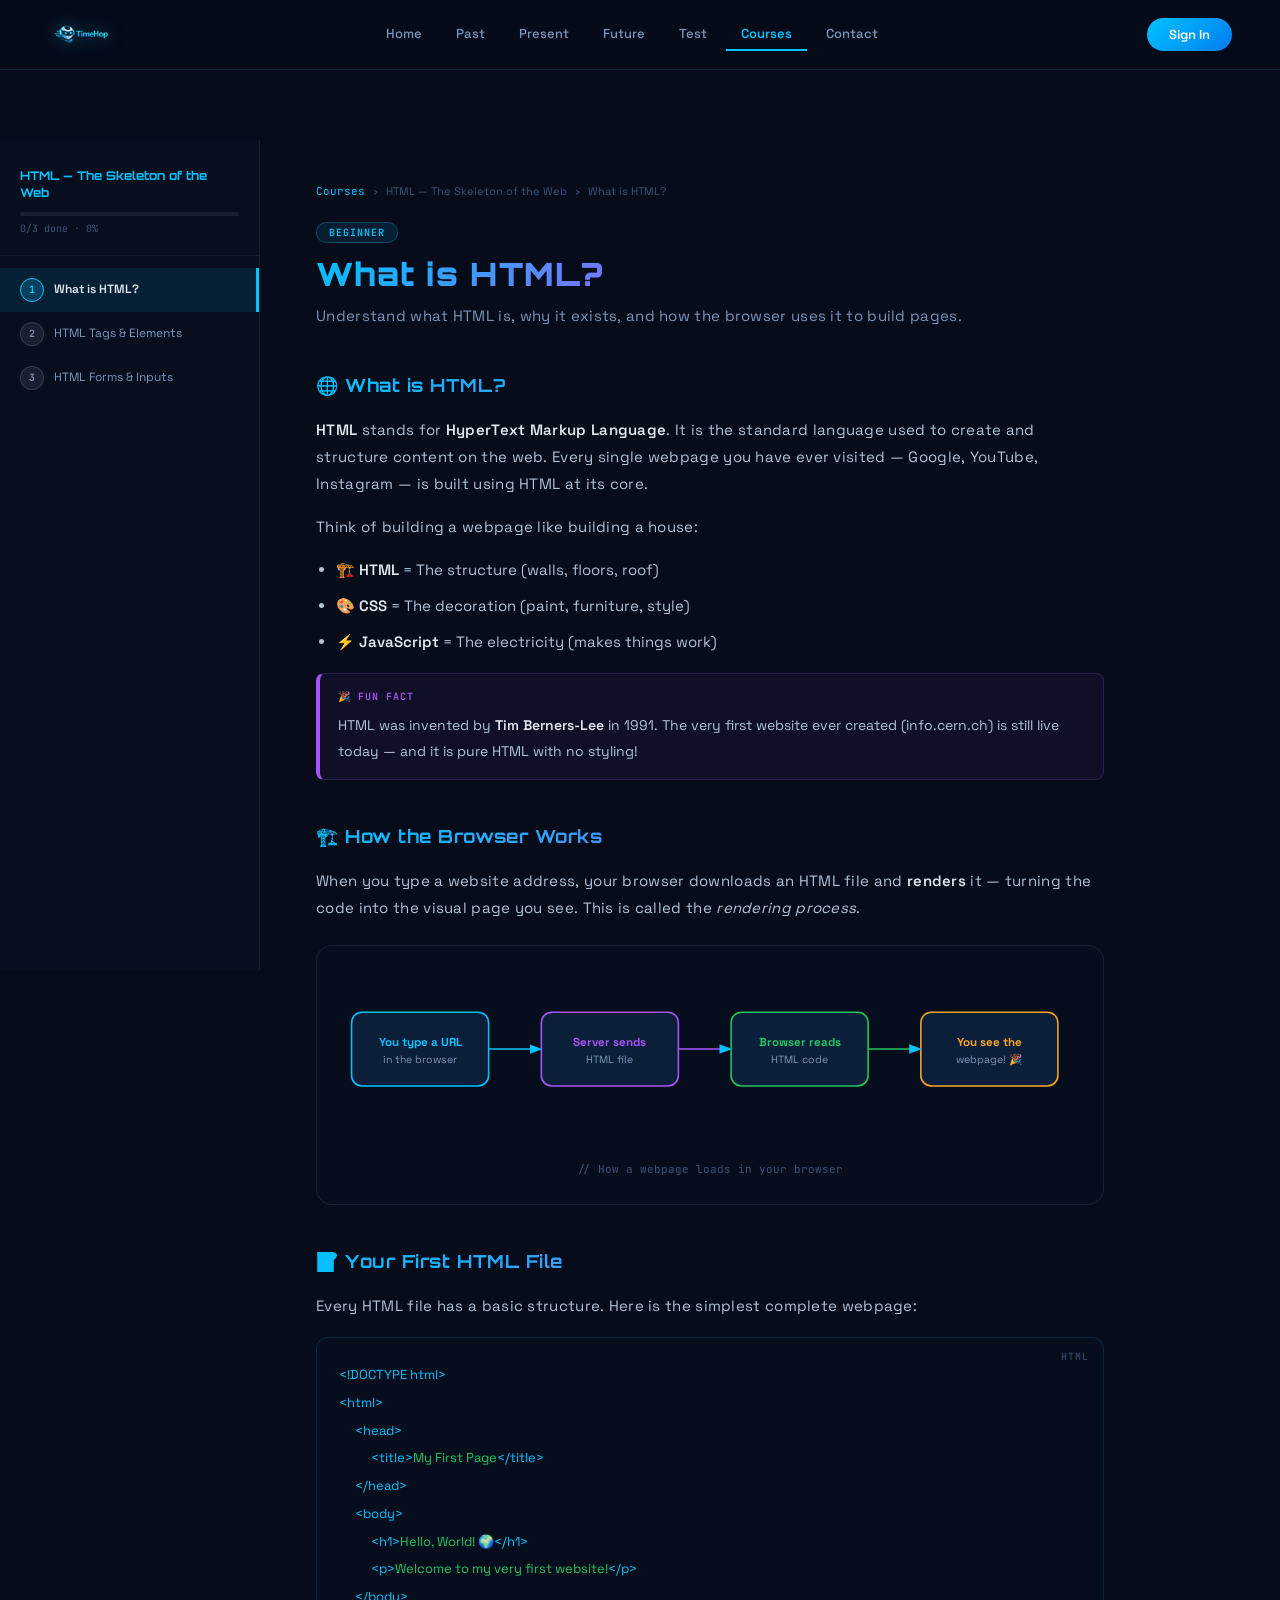
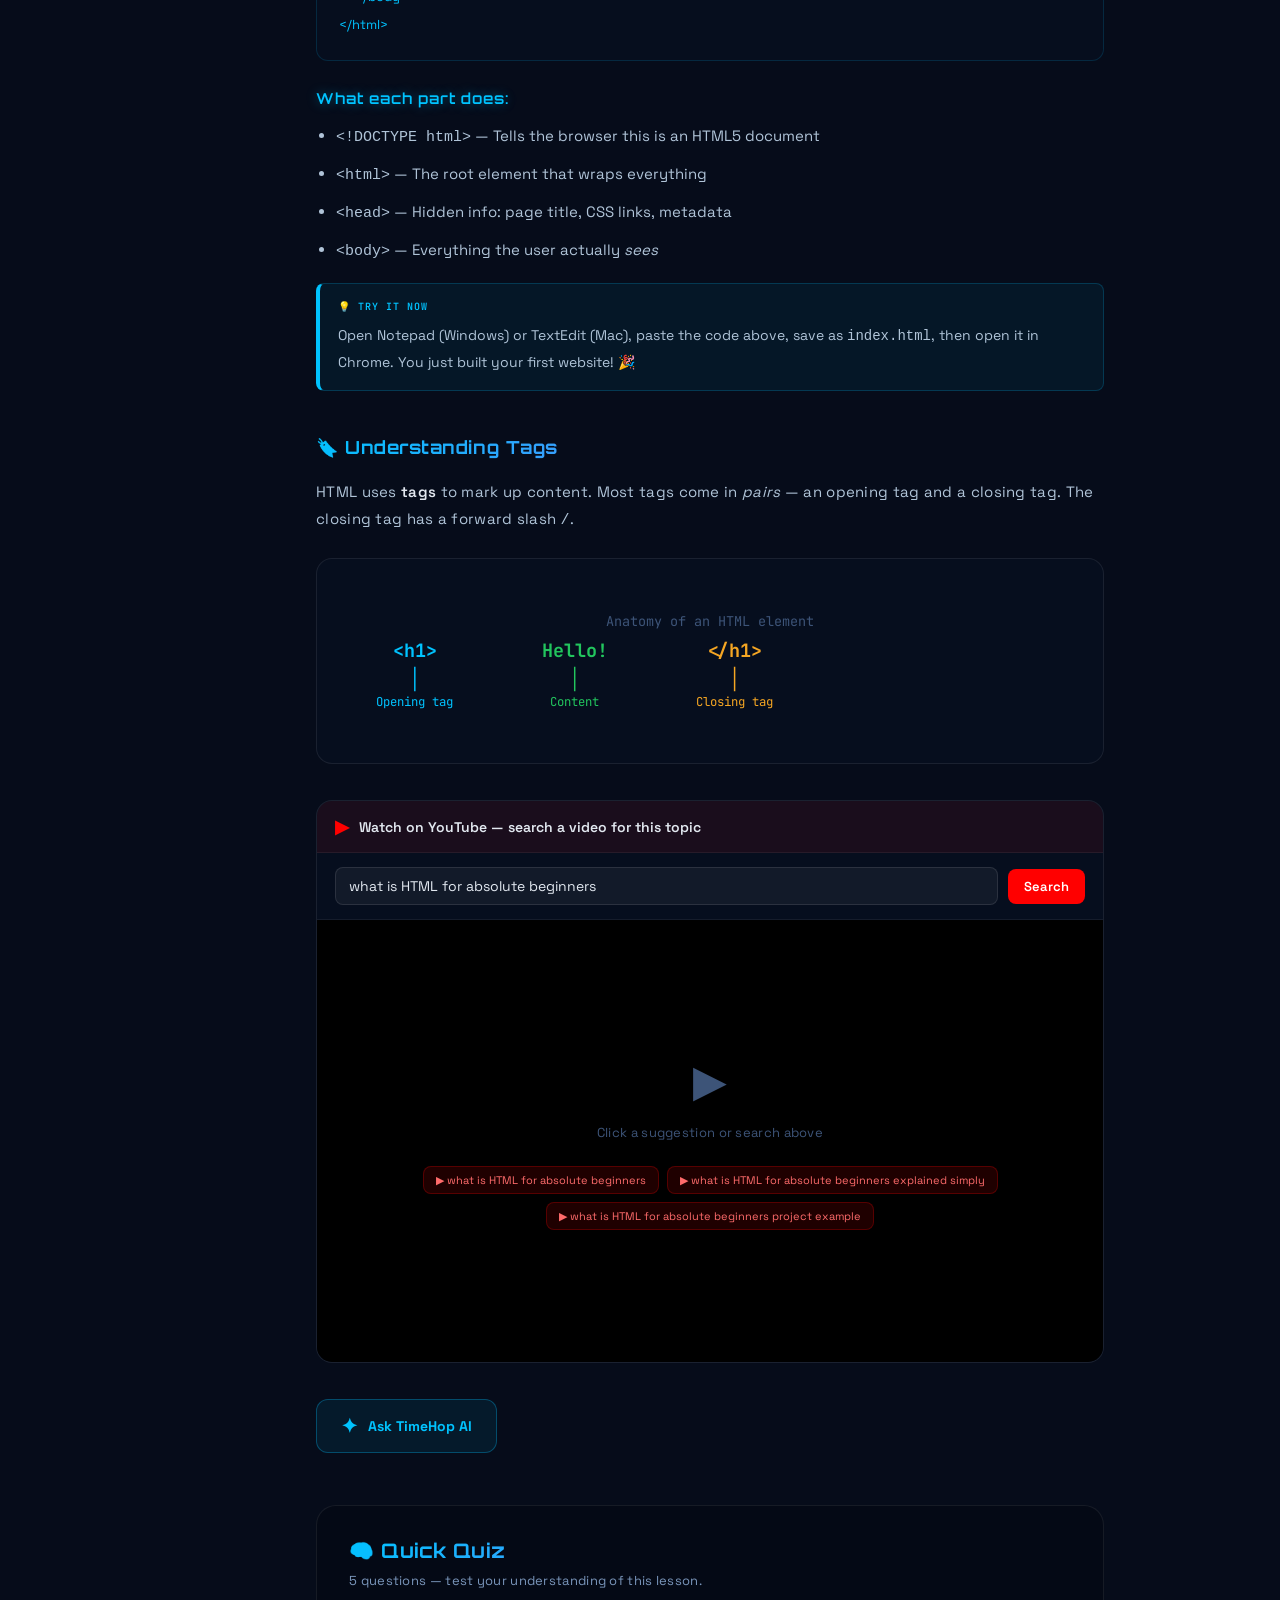
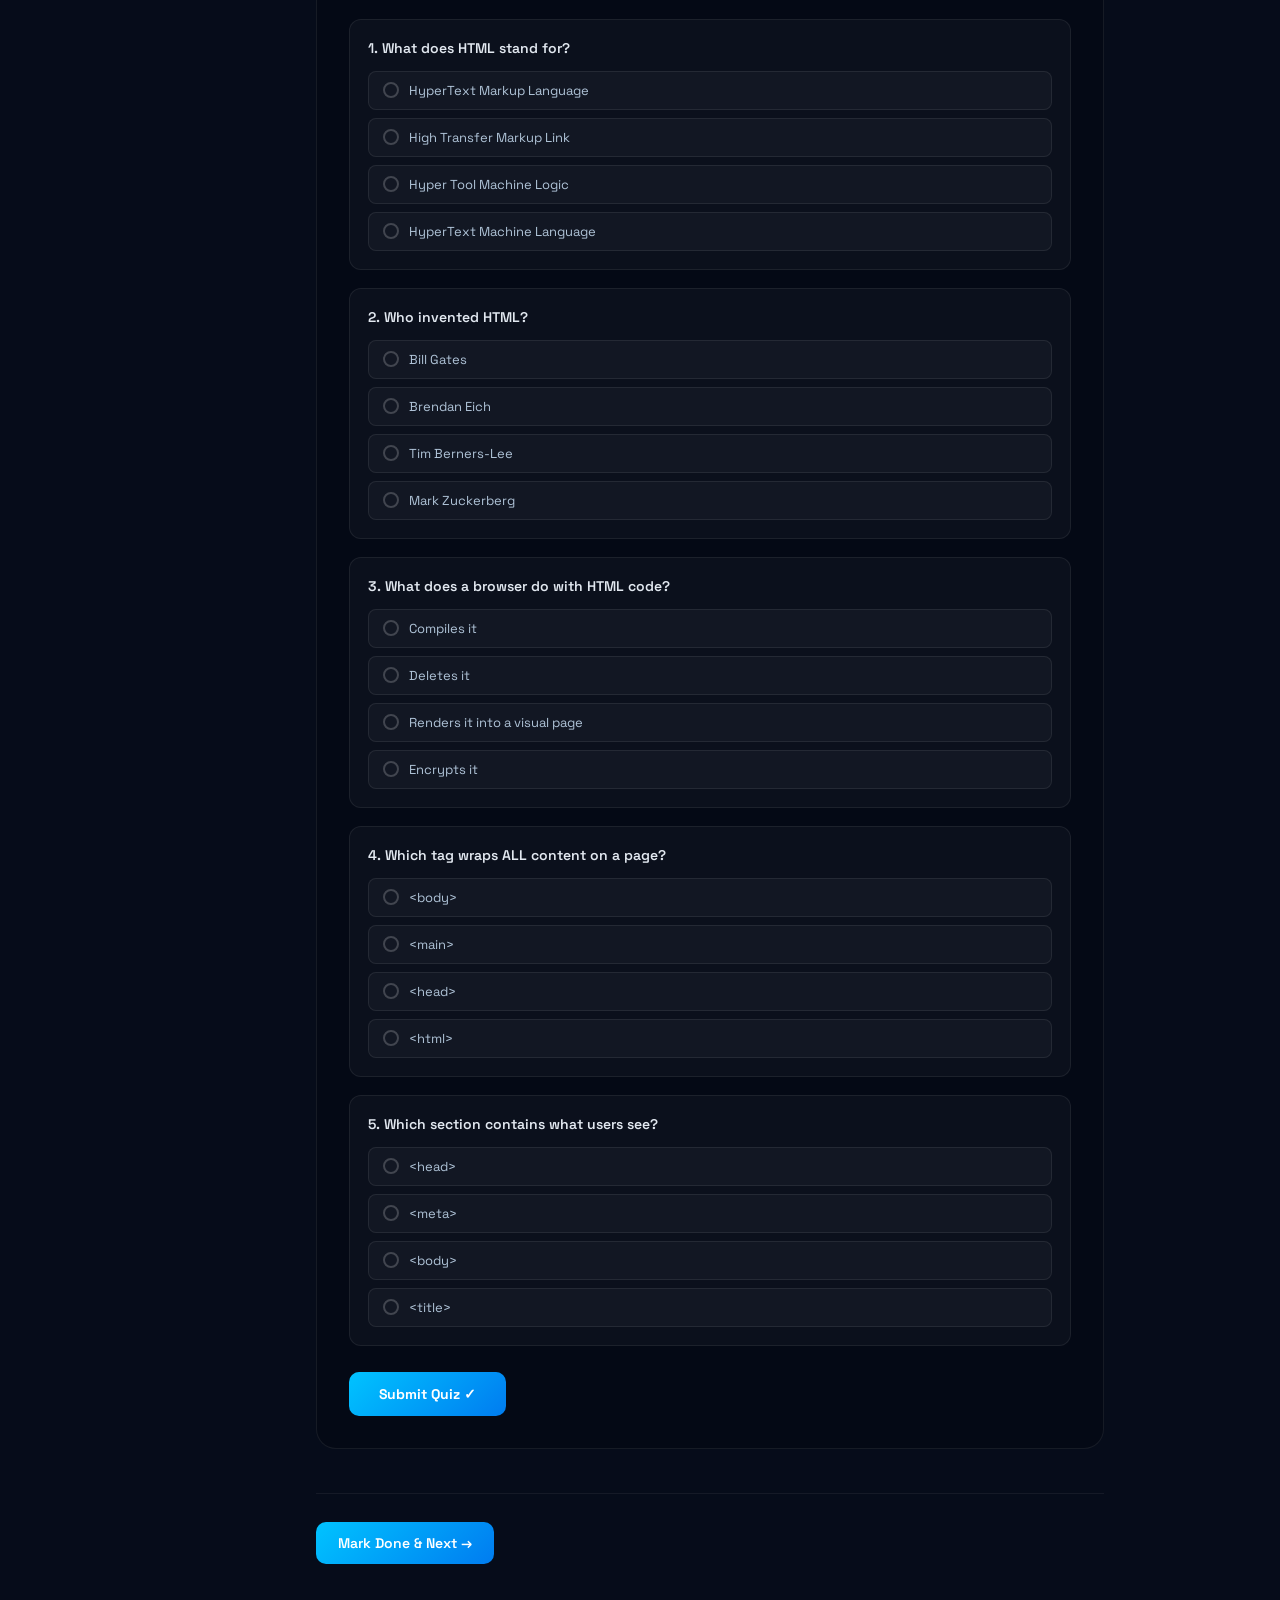
==== commit 24ab5bbf: "Fix topic layout and quiz options" ====
--- a/detail.html
+++ b/detail.html
@@ -148,6 +148,21 @@
 .lesson-nav-btn.next:hover{box-shadow:0 6px 20px rgba(0,195,255,0.4);transform:translateY(-2px);}
 .lesson-nav-btn.complete{background:linear-gradient(135deg,#22c55e,#16a34a);color:white;}
 .lesson-nav-btn.complete:hover{box-shadow:0 6px 20px rgba(34,197,94,0.4);transform:translateY(-2px);}
+
+/* TOPIC MODE */
+.detail-wrapper.topic-mode{display:block;min-height:100vh;}
+.topic-page{width:min(980px,calc(100% - 48px));margin:0 auto;padding:44px 0 100px;font-family:'Space Grotesk',sans-serif;}
+.topic-hero{display:flex;align-items:flex-start;gap:18px;margin-bottom:20px;flex-wrap:wrap;}
+.topic-icon{font-size:52px;line-height:1;flex-shrink:0;}
+.topic-heading{min-width:0;flex:1;}
+.topic-crumb{font-family:'JetBrains Mono',monospace;font-size:11px;color:#3d5478;margin-bottom:24px;display:flex;align-items:center;gap:8px;flex-wrap:wrap;}
+.topic-crumb a{color:#00c3ff;text-decoration:none;}
+@media(max-width:720px){
+  .detail-wrapper{display:block;}
+  .sidebar{display:none;}
+  .main-content{padding:28px 22px 70px;max-width:none;}
+  .topic-page{width:calc(100% - 36px);padding-top:28px;}
+}
 </style>
 </head>
 <body>
@@ -1913,6 +1928,15 @@
 });
 
 /* Quiz */
+function escapeHtml(value) {
+  return String(value)
+    .replace(/&/g, '&amp;')
+    .replace(/</g, '&lt;')
+    .replace(/>/g, '&gt;')
+    .replace(/"/g, '&quot;')
+    .replace(/'/g, '&#39;');
+}
+
 function buildQuiz(questions) {
   const sec = document.getElementById('quizSection');
   if (!questions || !questions.length) { sec.innerHTML=''; return; }
@@ -1927,7 +1951,7 @@
         <div class="quiz-options">
           ${q.opts.map((o,oi) => `
             <div class="quiz-opt" data-qi="${qi}" data-oi="${oi}" onclick="selectOpt(${qi},${oi})">
-              <div class="opt-dot"></div>${o}
+              <div class="opt-dot"></div><span>${escapeHtml(o)}</span>
             </div>`).join('')}
         </div>
       </div>`).join('')}
@@ -1996,16 +2020,20 @@
 ═══════════════════════════════════════════ */
 function initTopicMode(slug) {
   const t = AI_TOPICS[slug];
-
-  document.querySelector('.detail-wrapper').innerHTML = `
-    <div id="topicPage" style="max-width:860px;margin:0 auto;padding:44px 56px 100px;font-family:'Space Grotesk',sans-serif;">
-      <div style="font-family:'JetBrains Mono',monospace;font-size:11px;color:#3d5478;margin-bottom:24px;display:flex;align-items:center;gap:8px;">
+  const wrapper = document.querySelector('.detail-wrapper');
+  wrapper.classList.add('topic-mode');
+  document.querySelector('.nav-links a.active')?.classList.remove('active');
+  document.querySelector('.nav-links a[href="past.html"]')?.classList.add('active');
+
+  wrapper.innerHTML = `
+    <div id="topicPage" class="topic-page">
+      <div class="topic-crumb">
         <a href="past.html" style="color:#00c3ff;text-decoration:none;">← Back to Past</a>
         <span>›</span><span>${t.era}</span><span>›</span><span>${t.title}</span>
       </div>
-      <div style="display:flex;align-items:flex-start;gap:14px;margin-bottom:20px;flex-wrap:wrap;">
-        <div style="font-size:52px;line-height:1;flex-shrink:0;">${t.icon}</div>
-        <div>
+      <div class="topic-hero">
+        <div class="topic-icon">${t.icon}</div>
+        <div class="topic-heading">
           <div style="display:inline-block;padding:3px 12px;border-radius:10px;font-family:'JetBrains Mono',monospace;font-size:10px;font-weight:600;text-transform:uppercase;letter-spacing:0.1em;background:rgba(0,195,255,0.1);color:${t.eraColor};border:1px solid ${t.eraColor}33;margin-bottom:10px;">${t.era} · ${t.year}</div>
           <h1 style="font-family:'Orbitron',sans-serif;font-size:clamp(22px,3vw,34px);font-weight:900;color:#e2e8f0;line-height:1.2;margin:0 0 10px;">${t.title}</h1>
           <p style="font-size:15px;color:#7a96bb;line-height:1.7;margin:0;">${t.subtitle}</p>
@@ -2062,4 +2090,4 @@
 }
 </script>
 </body>
-</html>+</html>
